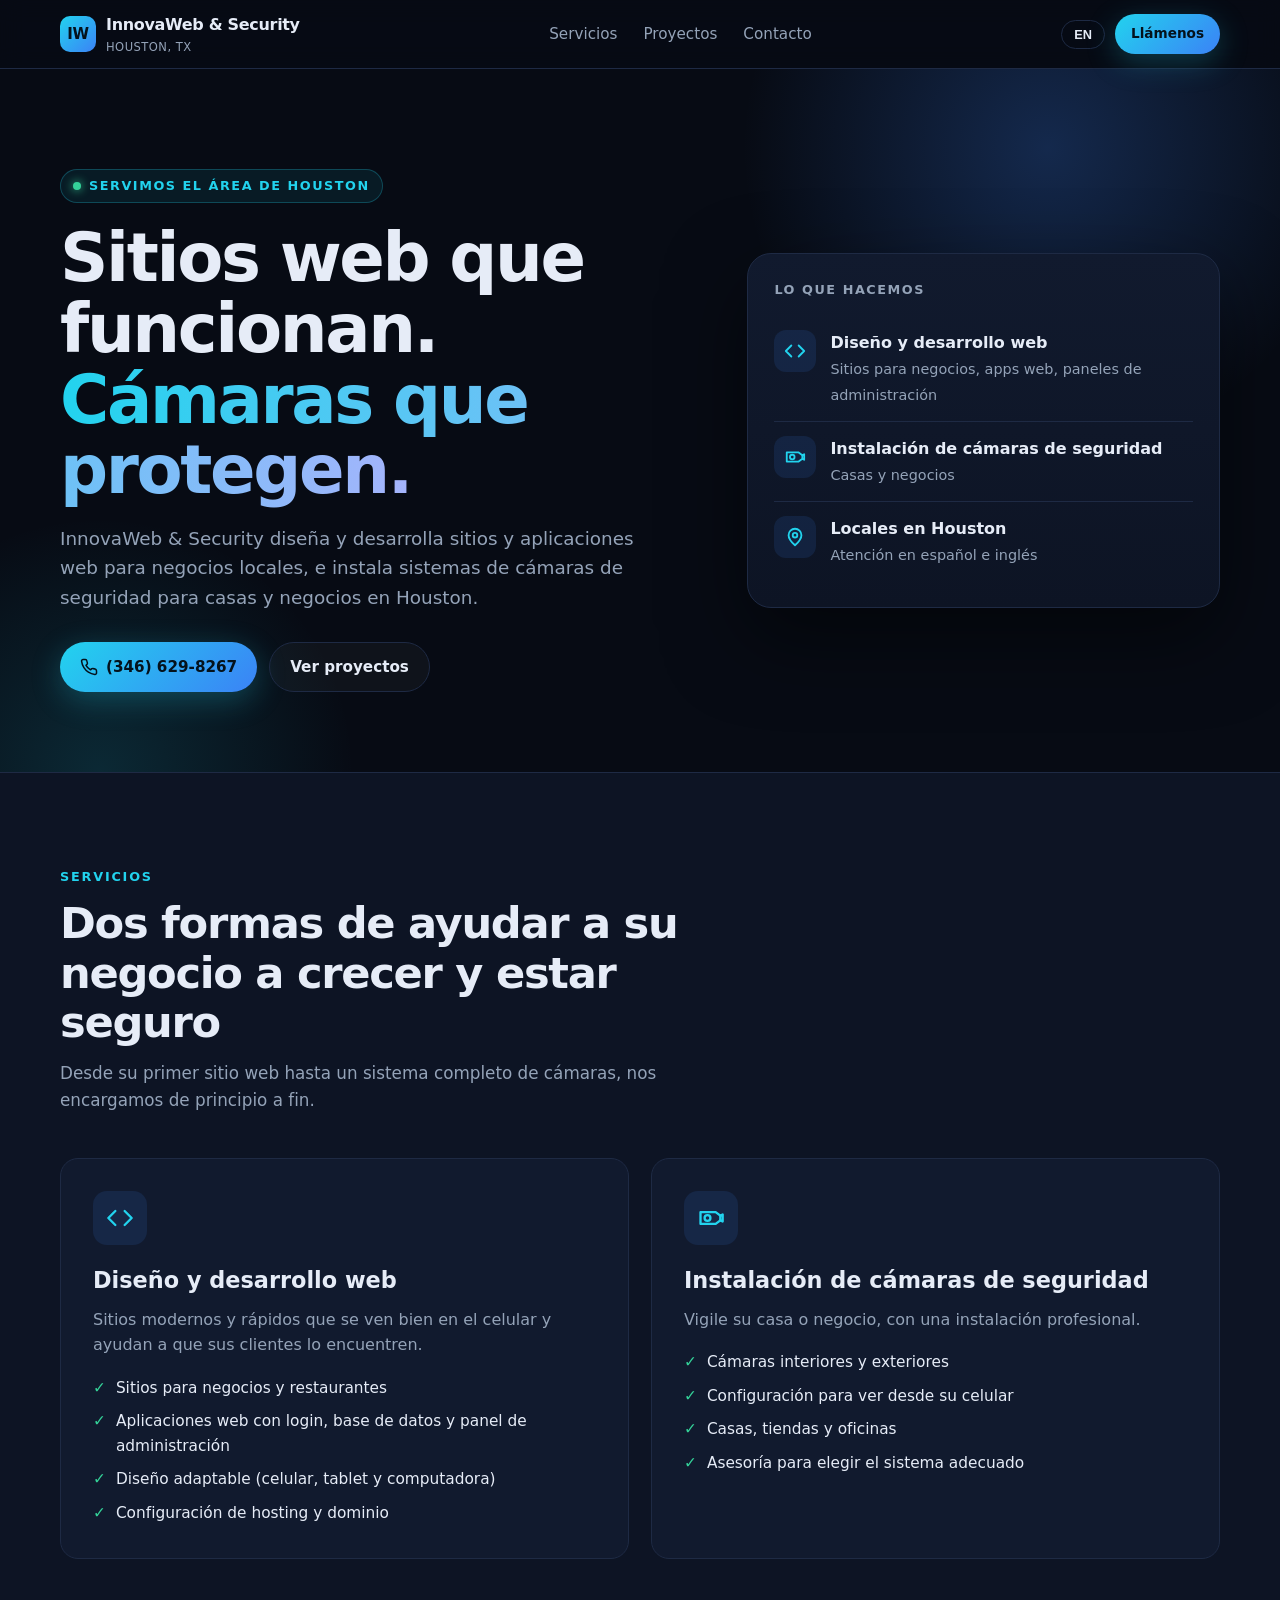
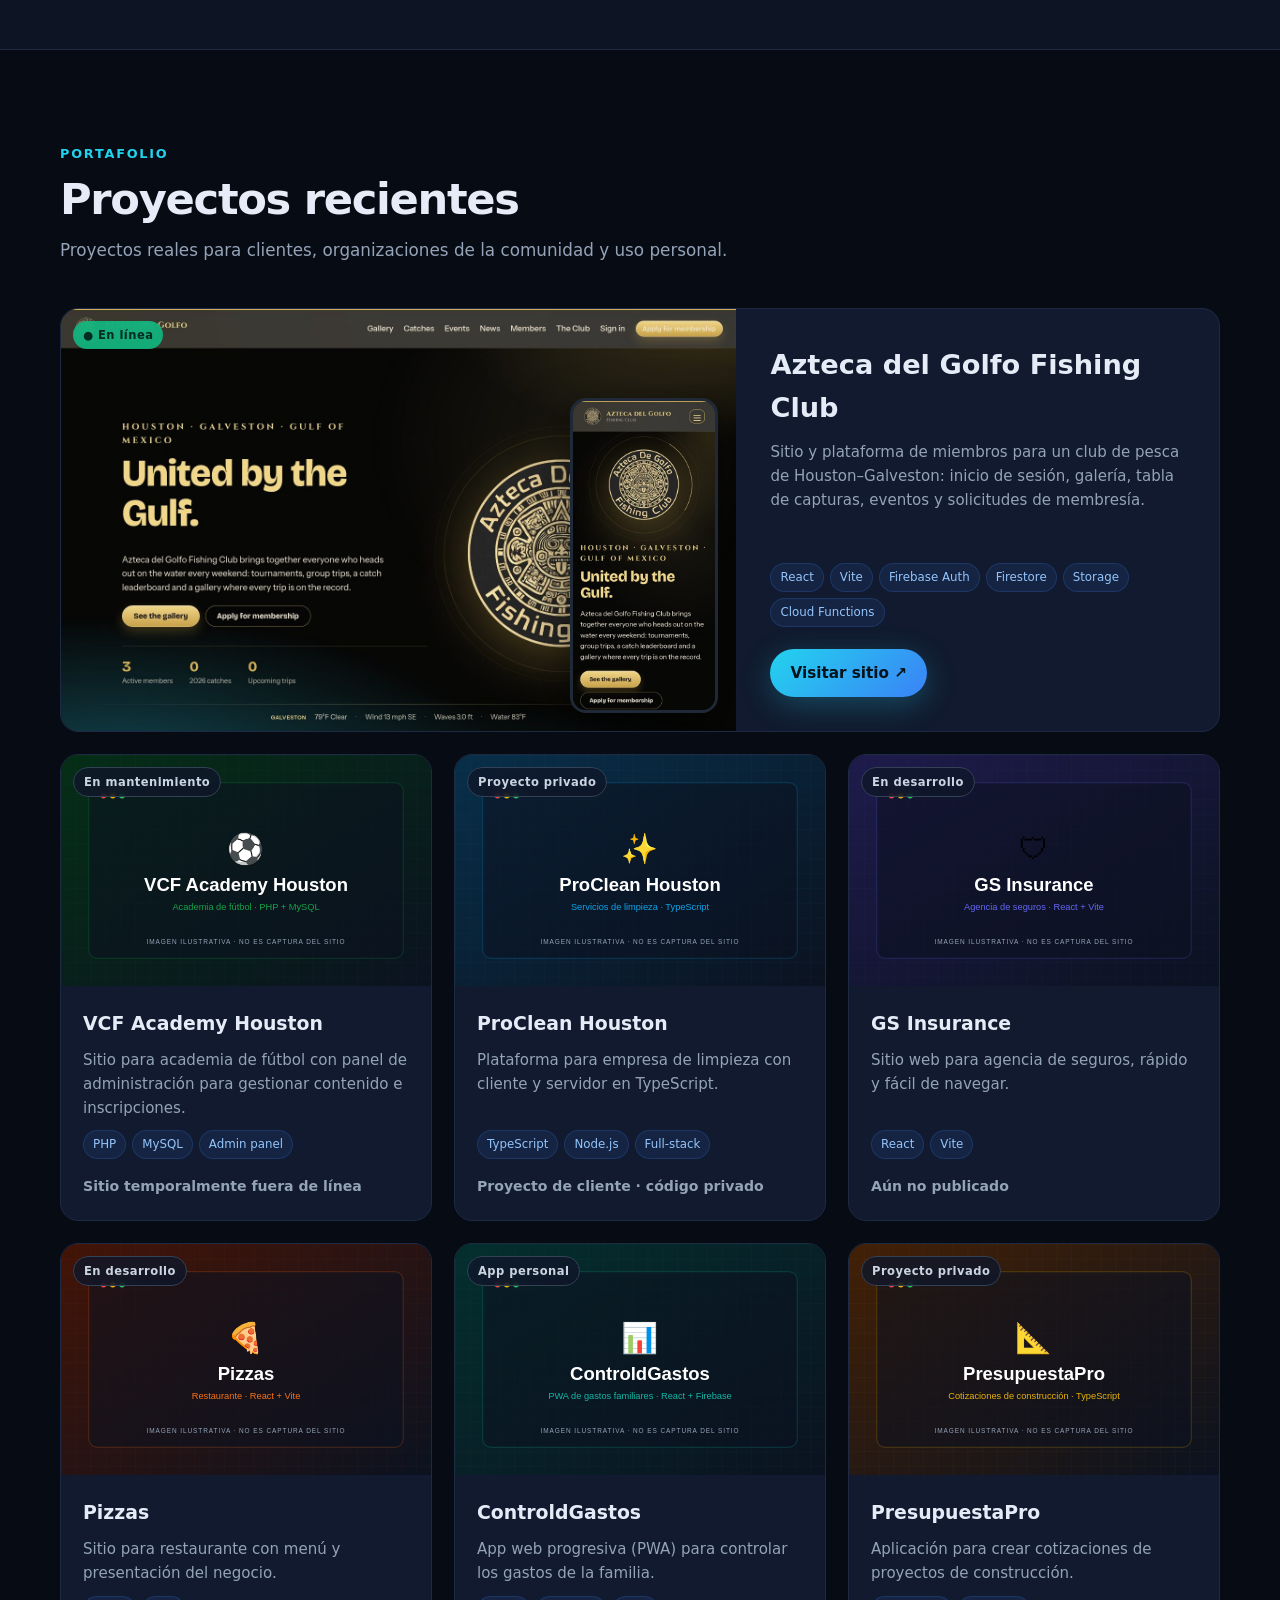
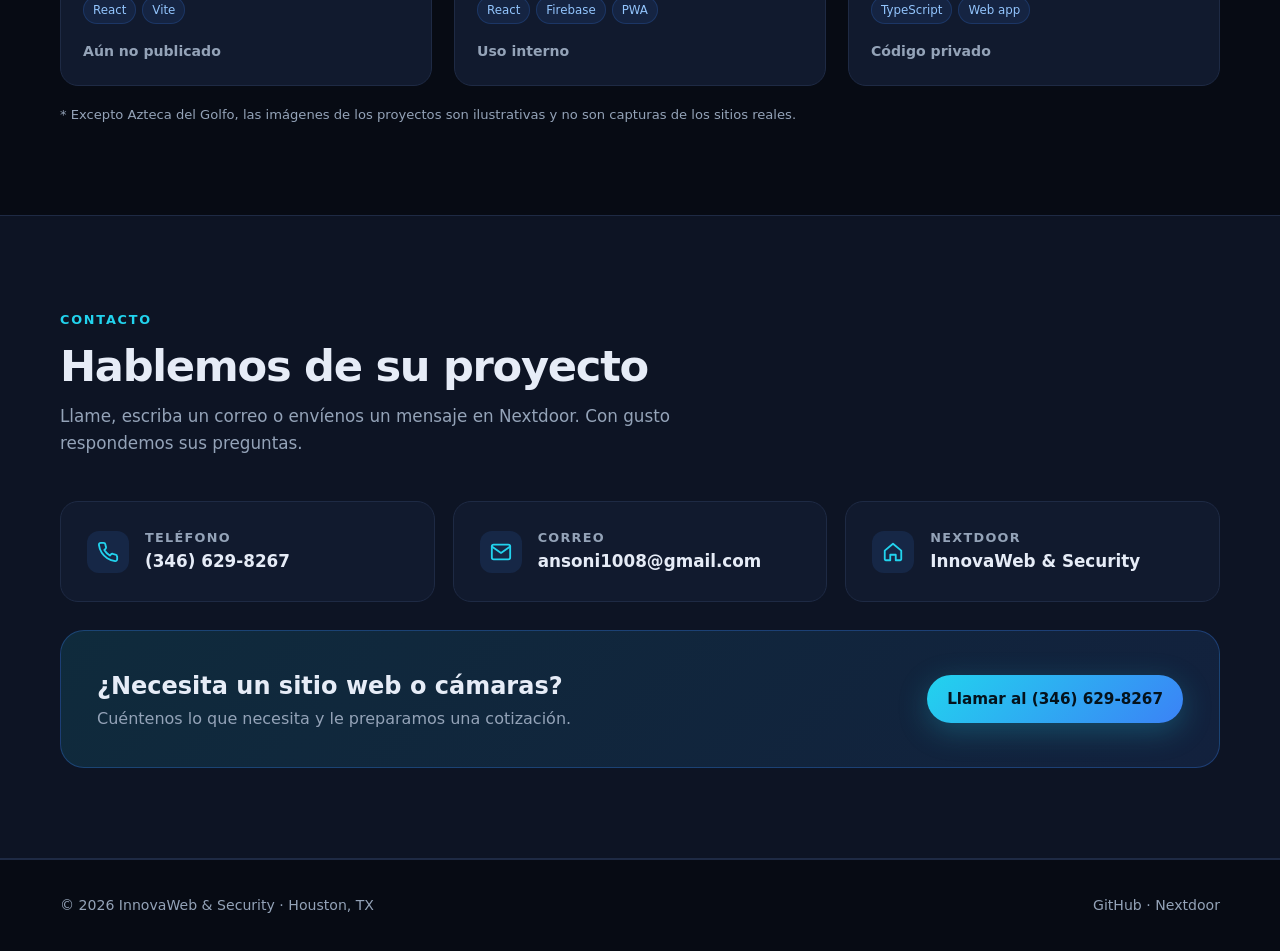
==== index.html @ 024968b1 "Publish portfolio" ====
<!DOCTYPE html>
<html lang="es">
<head>
<meta charset="utf-8">
<meta name="viewport" content="width=device-width, initial-scale=1">
<title>InnovaWeb &amp; Security | Diseño web y cámaras de seguridad en Houston</title>
<meta name="description" content="InnovaWeb &amp; Security: diseño y desarrollo web e instalación de cámaras de seguridad en el área de Houston, TX. Llame al (346) 629-8267.">
<meta property="og:title" content="InnovaWeb &amp; Security — Houston">
<meta property="og:description" content="Diseño y desarrollo web + instalación de cámaras de seguridad en el área de Houston.">
<meta property="og:type" content="website">
<meta property="og:image" content="assets/img/azteca-desktop.jpg">
<meta name="theme-color" content="#070b14">
<link rel="icon" href="data:image/svg+xml,%3Csvg xmlns='http://www.w3.org/2000/svg' viewBox='0 0 64 64'%3E%3Crect width='64' height='64' rx='14' fill='%2322d3ee'/%3E%3Ctext x='32' y='42' font-size='28' font-family='Arial' font-weight='900' text-anchor='middle' fill='%2304121c'%3EIW%3C/text%3E%3C/svg%3E">
<link rel="stylesheet" href="assets/styles.css">
<script type="application/ld+json">
{"@context":"https://schema.org","@type":"LocalBusiness","name":"InnovaWeb & Security","telephone":"+1-346-629-8267","email":"ansoni1008@gmail.com","areaServed":"Houston, TX","url":"https://ansonif1008.github.io/","sameAs":["https://nextdoor.com/page/innovaweb-security","https://github.com/AnsoniF1008"]}
</script>
</head>
<body>
<header class="nav">
  <div class="wrap">
    <a href="#top" class="brand"><span class="logo">IW</span><span>InnovaWeb &amp; Security<small>HOUSTON, TX</small></span></a>
    <nav class="links">
      <a href="#servicios" data-en="Services">Servicios</a>
      <a href="#proyectos" data-en="Projects">Proyectos</a>
      <a href="#contacto" data-en="Contact">Contacto</a>
    </nav>
    <div class="nav-r">
      <button id="lang" class="lang" type="button" aria-label="Switch to English">EN</button>
      <a class="btn btn-p" href="tel:+13466298267" data-en="Call now">Llámenos</a>
    </div>
  </div>
</header>

<main id="top">
<section class="hero">
  <div class="wrap">
    <div>
      <span class="eyebrow"><span class="dot"></span><span data-en="Serving the Houston area">Servimos el área de Houston</span></span>
      <h1><span data-en="Websites that work.">Sitios web que funcionan.</span><br><span class="grad" data-en="Cameras that protect.">Cámaras que protegen.</span></h1>
      <p class="lead" data-en="InnovaWeb &amp; Security designs and builds websites and web apps for local businesses, and installs security camera systems for homes and businesses in Houston.">InnovaWeb &amp; Security diseña y desarrolla sitios y aplicaciones web para negocios locales, e instala sistemas de cámaras de seguridad para casas y negocios en Houston.</p>
      <div class="cta">
        <a class="btn btn-p" href="tel:+13466298267"><svg width="18" height="18" viewBox="0 0 24 24" fill="none" stroke="currentColor" stroke-width="2" stroke-linecap="round" stroke-linejoin="round"><path d="M22 16.9v3a2 2 0 0 1-2.2 2 19.8 19.8 0 0 1-8.6-3.1 19.5 19.5 0 0 1-6-6A19.8 19.8 0 0 1 2.1 4.2 2 2 0 0 1 4.1 2h3a2 2 0 0 1 2 1.7c.1.9.4 1.8.7 2.7a2 2 0 0 1-.5 2.1L8 9.8a16 16 0 0 0 6 6l1.3-1.3a2 2 0 0 1 2.1-.4c.9.3 1.8.6 2.7.7a2 2 0 0 1 1.7 2z"/></svg> (346) 629-8267</a>
        <a class="btn btn-g" href="#proyectos" data-en="See projects">Ver proyectos</a>
      </div>
    </div>
    <aside class="hero-card">
      <h3 data-en="What we do">Lo que hacemos</h3>
      <div class="hc-row"><div class="ic"><svg viewBox="0 0 24 24" fill="none" stroke="currentColor" stroke-width="2" stroke-linecap="round" stroke-linejoin="round"><polyline points="16 18 22 12 16 6"/><polyline points="8 6 2 12 8 18"/></svg></div><div><b data-en="Web design &amp; development">Diseño y desarrollo web</b><span data-en="Business sites, web apps, admin panels">Sitios para negocios, apps web, paneles de administración</span></div></div>
      <div class="hc-row"><div class="ic"><svg viewBox="0 0 24 24" fill="none" stroke="currentColor" stroke-width="2" stroke-linecap="round" stroke-linejoin="round"><path d="M3 7h13l4 3v4l-4 3H3z"/><circle cx="9" cy="12" r="2.5"/><path d="M20 10l2-1v6l-2-1"/></svg></div><div><b data-en="Security camera installation">Instalación de cámaras de seguridad</b><span data-en="Homes and businesses">Casas y negocios</span></div></div>
      <div class="hc-row"><div class="ic"><svg viewBox="0 0 24 24" fill="none" stroke="currentColor" stroke-width="2" stroke-linecap="round" stroke-linejoin="round"><path d="M12 21s-7-6.2-7-11a7 7 0 0 1 14 0c0 4.8-7 11-7 11z"/><circle cx="12" cy="10" r="2.5"/></svg></div><div><b data-en="Local to Houston">Locales en Houston</b><span data-en="Service in Spanish and English">Atención en español e inglés</span></div></div>
    </aside>
  </div>
</section>

<section id="servicios" class="alt">
  <div class="wrap">
    <div class="sec-h">
      <span class="k" data-en="Services">Servicios</span>
      <h2 data-en="Two ways to help your business grow and stay safe">Dos formas de ayudar a su negocio a crecer y estar seguro</h2>
      <p data-en="From your first website to a complete camera system, we handle it from start to finish.">Desde su primer sitio web hasta un sistema completo de cámaras, nos encargamos de principio a fin.</p>
    </div>
    <div class="services">
      <div class="svc">
        <div class="ic"><svg viewBox="0 0 24 24" fill="none" stroke="currentColor" stroke-width="2" stroke-linecap="round" stroke-linejoin="round"><polyline points="16 18 22 12 16 6"/><polyline points="8 6 2 12 8 18"/></svg></div>
        <h3 data-en="Web design &amp; development">Diseño y desarrollo web</h3>
        <p data-en="Modern, fast websites that look great on phones and help your customers find you.">Sitios modernos y rápidos que se ven bien en el celular y ayudan a que sus clientes lo encuentren.</p>
        <ul>
          <li data-en="Business and restaurant websites">Sitios para negocios y restaurantes</li>
          <li data-en="Web apps with login, database and admin panel">Aplicaciones web con login, base de datos y panel de administración</li>
          <li data-en="Responsive design (mobile, tablet, desktop)">Diseño adaptable (celular, tablet y computadora)</li>
          <li data-en="Hosting setup and domain configuration">Configuración de hosting y dominio</li>
        </ul>
      </div>
      <div class="svc">
        <div class="ic"><svg viewBox="0 0 24 24" fill="none" stroke="currentColor" stroke-width="2" stroke-linecap="round" stroke-linejoin="round"><path d="M3 7h13l4 3v4l-4 3H3z"/><circle cx="9" cy="12" r="2.5"/><path d="M20 10l2-1v6l-2-1"/></svg></div>
        <h3 data-en="Security camera installation">Instalación de cámaras de seguridad</h3>
        <p data-en="Keep an eye on your home or business, with professional installation.">Vigile su casa o negocio, con una instalación profesional.</p>
        <ul>
          <li data-en="Indoor and outdoor cameras">Cámaras interiores y exteriores</li>
          <li data-en="Setup for viewing from your phone">Configuración para ver desde su celular</li>
          <li data-en="Homes, shops and offices">Casas, tiendas y oficinas</li>
          <li data-en="Advice to choose the right system">Asesoría para elegir el sistema adecuado</li>
        </ul>
      </div>
    </div>
  </div>
</section>

<section id="proyectos">
  <div class="wrap">
    <div class="sec-h">
      <span class="k" data-en="Portfolio">Portafolio</span>
      <h2 data-en="Recent projects">Proyectos recientes</h2>
      <p data-en="Real projects built for clients, community organizations and personal use.">Proyectos reales para clientes, organizaciones de la comunidad y uso personal.</p>
    </div>
    <div class="grid">
      <article class="card featured">
        <div class="thumb">
          <img src="assets/img/azteca-desktop.jpg" alt="Captura del sitio Azteca del Golfo Fishing Club en computadora">
          <img class="mob-shot" src="assets/img/azteca-mobile.jpg" alt="Captura del sitio Azteca del Golfo Fishing Club en celular">
          <span class="badge b-live" data-en="● Live">● En línea</span>
        </div>
        <div class="body">
          <h3>Azteca del Golfo Fishing Club</h3>
          <p data-en="Website and members platform for a Houston–Galveston fishing club: sign-in, gallery, catch leaderboard, events and membership applications.">Sitio y plataforma de miembros para un club de pesca de Houston–Galveston: inicio de sesión, galería, tabla de capturas, eventos y solicitudes de membresía.</p>
          <div class="tags"><span>React</span><span>Vite</span><span>Firebase Auth</span><span>Firestore</span><span>Storage</span><span>Cloud Functions</span></div>
          <div class="cta" style="margin-top:12px"><a class="btn btn-p" href="https://aztecadelgolfofishingclu-bc814.web.app" target="_blank" rel="noopener" data-en="Visit site ↗">Visitar sitio ↗</a></div>
        </div>
      </article>
      <article class="card">
        <div class="thumb"><img src="assets/img/ph-vcf.svg" alt="Imagen ilustrativa de VCF Academy Houston (no es captura del sitio)"><span class="badge b-dev" data-en="Under maintenance">En mantenimiento</span></div>
        <div class="body">
          <h3>VCF Academy Houston</h3>
          <p data-en="Website for a soccer academy with an admin panel to manage content and registrations.">Sitio para academia de fútbol con panel de administración para gestionar contenido e inscripciones.</p>
          <div class="tags"><span>PHP</span><span>MySQL</span><span>Admin panel</span></div>
          <div class="foot" data-en="Site temporarily offline">Sitio temporalmente fuera de línea</div>
        </div>
      </article>
      <article class="card">
        <div class="thumb"><img src="assets/img/ph-proclean.svg" alt="Imagen ilustrativa de ProClean Houston (no es captura del sitio)"><span class="badge b-dev" data-en="Private project">Proyecto privado</span></div>
        <div class="body">
          <h3>ProClean Houston</h3>
          <p data-en="Platform for a cleaning company with a TypeScript client and server.">Plataforma para empresa de limpieza con cliente y servidor en TypeScript.</p>
          <div class="tags"><span>TypeScript</span><span>Node.js</span><span>Full-stack</span></div>
          <div class="foot" data-en="Client project · private code">Proyecto de cliente · código privado</div>
        </div>
      </article>
      <article class="card">
        <div class="thumb"><img src="assets/img/ph-gs.svg" alt="Imagen ilustrativa de GS Insurance (no es captura del sitio)"><span class="badge b-dev" data-en="In development">En desarrollo</span></div>
        <div class="body">
          <h3>GS Insurance</h3>
          <p data-en="Website for an insurance agency, fast and easy to navigate.">Sitio web para agencia de seguros, rápido y fácil de navegar.</p>
          <div class="tags"><span>React</span><span>Vite</span></div>
          <div class="foot" data-en="Not yet published">Aún no publicado</div>
        </div>
      </article>
      <article class="card">
        <div class="thumb"><img src="assets/img/ph-pizzas.svg" alt="Imagen ilustrativa de Pizzas (no es captura del sitio)"><span class="badge b-dev" data-en="In development">En desarrollo</span></div>
        <div class="body">
          <h3>Pizzas</h3>
          <p data-en="Restaurant website with menu and business showcase.">Sitio para restaurante con menú y presentación del negocio.</p>
          <div class="tags"><span>React</span><span>Vite</span></div>
          <div class="foot" data-en="Not yet published">Aún no publicado</div>
        </div>
      </article>
      <article class="card">
        <div class="thumb"><img src="assets/img/ph-gastos.svg" alt="Imagen ilustrativa de ControldGastos (no es captura del sitio)"><span class="badge b-dev" data-en="Personal app">App personal</span></div>
        <div class="body">
          <h3>ControldGastos</h3>
          <p data-en="Progressive web app (PWA) to track family expenses.">App web progresiva (PWA) para controlar los gastos de la familia.</p>
          <div class="tags"><span>React</span><span>Firebase</span><span>PWA</span></div>
          <div class="foot" data-en="Internal use">Uso interno</div>
        </div>
      </article>
      <article class="card">
        <div class="thumb"><img src="assets/img/ph-presupuesta.svg" alt="Imagen ilustrativa de PresupuestaPro (no es captura del sitio)"><span class="badge b-dev" data-en="Private project">Proyecto privado</span></div>
        <div class="body">
          <h3>PresupuestaPro</h3>
          <p data-en="App for creating construction project quotes.">Aplicación para crear cotizaciones de proyectos de construcción.</p>
          <div class="tags"><span>TypeScript</span><span>Web app</span></div>
          <div class="foot" data-en="Private code">Código privado</div>
        </div>
      </article>
    </div>
    <p class="note" data-en="* Except for Azteca del Golfo, project images are illustrative placeholders, not screenshots of the actual sites.">* Excepto Azteca del Golfo, las imágenes de los proyectos son ilustrativas y no son capturas de los sitios reales.</p>
  </div>
</section>

<section id="contacto" class="alt">
  <div class="wrap">
    <div class="sec-h">
      <span class="k" data-en="Contact">Contacto</span>
      <h2 data-en="Let’s talk about your project">Hablemos de su proyecto</h2>
      <p data-en="Call, email or message us on Nextdoor. We’ll gladly answer your questions.">Llame, escriba un correo o envíenos un mensaje en Nextdoor. Con gusto respondemos sus preguntas.</p>
    </div>
    <div class="contact">
      <a class="ct" href="tel:+13466298267"><div class="ic"><svg viewBox="0 0 24 24" fill="none" stroke="currentColor" stroke-width="2" stroke-linecap="round" stroke-linejoin="round"><path d="M22 16.9v3a2 2 0 0 1-2.2 2 19.8 19.8 0 0 1-8.6-3.1 19.5 19.5 0 0 1-6-6A19.8 19.8 0 0 1 2.1 4.2 2 2 0 0 1 4.1 2h3a2 2 0 0 1 2 1.7c.1.9.4 1.8.7 2.7a2 2 0 0 1-.5 2.1L8 9.8a16 16 0 0 0 6 6l1.3-1.3a2 2 0 0 1 2.1-.4c.9.3 1.8.6 2.7.7a2 2 0 0 1 1.7 2z"/></svg></div><div><small data-en="Phone">Teléfono</small><b>(346) 629-8267</b></div></a>
      <a class="ct" href="mailto:ansoni1008@gmail.com"><div class="ic"><svg viewBox="0 0 24 24" fill="none" stroke="currentColor" stroke-width="2" stroke-linecap="round" stroke-linejoin="round"><rect x="2" y="4" width="20" height="16" rx="2"/><path d="m22 6-10 7L2 6"/></svg></div><div><small data-en="Email">Correo</small><b>ansoni1008@gmail.com</b></div></a>
      <a class="ct" href="https://nextdoor.com/page/innovaweb-security" target="_blank" rel="noopener"><div class="ic"><svg viewBox="0 0 24 24" fill="none" stroke="currentColor" stroke-width="2" stroke-linecap="round" stroke-linejoin="round"><path d="M3 10.5 12 3l9 7.5V20a1 1 0 0 1-1 1h-5v-6H9v6H4a1 1 0 0 1-1-1z"/></svg></div><div><small>Nextdoor</small><b>InnovaWeb &amp; Security</b></div></a>
    </div>
    <div class="cta-box">
      <div><h3 data-en="Need a website or cameras?">¿Necesita un sitio web o cámaras?</h3><p data-en="Tell us what you need and we’ll prepare a quote.">Cuéntenos lo que necesita y le preparamos una cotización.</p></div>
      <a class="btn btn-p" href="tel:+13466298267" data-en="Call (346) 629-8267">Llamar al (346) 629-8267</a>
    </div>
  </div>
</section>
</main>

<footer>
  <div class="wrap">
    <span>© <span id="yr">2026</span> InnovaWeb &amp; Security · Houston, TX</span>
    <span><a href="https://github.com/AnsoniF1008" target="_blank" rel="noopener">GitHub</a> · <a href="https://nextdoor.com/page/innovaweb-security" target="_blank" rel="noopener">Nextdoor</a></span>
  </div>
</footer>
<script src="assets/main.js"></script>
</body>
</html>
---- assets/styles.css ----
:root{--bg:#070b14;--bg2:#0d1424;--card:#111a2e;--line:#1e2a44;--txt:#e6ecf7;--mut:#94a3b8;--acc:#22d3ee;--acc2:#3b82f6;--ok:#34d399;--r:18px}
*{box-sizing:border-box;margin:0;padding:0}
html{scroll-behavior:smooth}
body{font-family:Inter,system-ui,-apple-system,"Segoe UI",Roboto,Arial,sans-serif;background:var(--bg);color:var(--txt);line-height:1.6;-webkit-font-smoothing:antialiased}
a{color:inherit;text-decoration:none}
img{max-width:100%;display:block}
.wrap{width:min(1160px,92%);margin:auto}
/* nav */
.nav{position:sticky;top:0;z-index:50;background:rgba(7,11,20,.8);backdrop-filter:blur(12px);border-bottom:1px solid var(--line)}
.nav .wrap{display:flex;align-items:center;justify-content:space-between;height:68px;gap:16px}
.brand{display:flex;align-items:center;gap:10px;font-weight:800;letter-spacing:-.02em}
.logo{width:36px;height:36px;border-radius:10px;background:linear-gradient(135deg,var(--acc),var(--acc2));display:grid;place-items:center;font-size:15px;color:#04121c;font-weight:900}
.brand small{display:block;font-weight:500;color:var(--mut);font-size:.72rem;letter-spacing:.04em}
.links{display:flex;gap:26px;font-size:.95rem;color:var(--mut)}
.links a:hover{color:var(--txt)}
.nav-r{display:flex;gap:10px;align-items:center}
.lang{border:1px solid var(--line);background:transparent;color:var(--txt);border-radius:999px;padding:6px 12px;font-weight:700;font-size:.8rem;cursor:pointer}
.btn{white-space:nowrap;display:inline-flex;align-items:center;gap:8px;padding:12px 20px;border-radius:999px;font-weight:700;font-size:.95rem;transition:.2s}
.btn-p{background:linear-gradient(135deg,var(--acc),var(--acc2));color:#04121c;box-shadow:0 8px 30px rgba(34,211,238,.25)}
.btn-p:hover{transform:translateY(-2px)}
.btn-g{border:1px solid var(--line);background:rgba(255,255,255,.03)}
.btn-g:hover{border-color:var(--acc)}
.nav .btn{padding:9px 16px;font-size:.85rem}
/* hero */
.hero{position:relative;padding:100px 0 80px;overflow:hidden}
.hero:before{content:"";position:absolute;inset:-40% -10% auto auto;width:720px;height:720px;background:radial-gradient(circle,rgba(59,130,246,.25),transparent 60%);pointer-events:none}
.hero:after{content:"";position:absolute;left:-200px;bottom:-300px;width:600px;height:600px;background:radial-gradient(circle,rgba(34,211,238,.15),transparent 60%);pointer-events:none}
.hero .wrap{display:grid;grid-template-columns:1.15fr .85fr;gap:48px;align-items:center;position:relative;z-index:1}
.eyebrow{display:inline-flex;gap:8px;align-items:center;font-size:.8rem;font-weight:700;letter-spacing:.12em;text-transform:uppercase;color:var(--acc);background:rgba(34,211,238,.08);border:1px solid rgba(34,211,238,.25);padding:6px 12px;border-radius:999px}
.dot{width:8px;height:8px;border-radius:50%;background:var(--ok);box-shadow:0 0 10px var(--ok)}
h1{font-size:clamp(2.4rem,5.5vw,4.2rem);line-height:1.05;letter-spacing:-.035em;margin:20px 0 18px;font-weight:850}
.grad{background:linear-gradient(90deg,var(--acc),#a5b4fc);-webkit-background-clip:text;background-clip:text;color:transparent}
.lead{font-size:1.15rem;color:var(--mut);max-width:580px}
.cta{display:flex;gap:12px;flex-wrap:wrap;margin-top:30px}
.hero-card{background:linear-gradient(180deg,var(--card),var(--bg2));border:1px solid var(--line);border-radius:24px;padding:26px;box-shadow:0 30px 80px rgba(0,0,0,.5)}
.hero-card h3{font-size:.8rem;letter-spacing:.12em;text-transform:uppercase;color:var(--mut);margin-bottom:16px}
.hc-row{display:flex;gap:14px;align-items:flex-start;padding:14px 0;border-top:1px solid var(--line)}
.hc-row:first-of-type{border-top:0}
.ic{flex:none;width:42px;height:42px;border-radius:12px;display:grid;place-items:center;background:rgba(59,130,246,.12);color:var(--acc)}
.ic svg{width:22px;height:22px}
.hc-row b{display:block}
.hc-row span{color:var(--mut);font-size:.9rem}
/* sections */
section{padding:90px 0}
.sec-h{max-width:680px;margin-bottom:44px}
.sec-h .k{color:var(--acc);font-weight:800;font-size:.8rem;letter-spacing:.14em;text-transform:uppercase}
h2{font-size:clamp(1.9rem,3.6vw,2.7rem);letter-spacing:-.03em;line-height:1.15;margin:10px 0 12px}
.sec-h p{color:var(--mut);font-size:1.05rem}
.alt{background:var(--bg2);border-block:1px solid var(--line)}
.services{display:grid;grid-template-columns:1fr 1fr;gap:22px}
.svc{background:var(--card);border:1px solid var(--line);border-radius:var(--r);padding:32px;position:relative;overflow:hidden}
.svc .ic{width:54px;height:54px;border-radius:14px;margin-bottom:18px}
.svc .ic svg{width:28px;height:28px}
.svc h3{font-size:1.4rem;margin-bottom:8px}
.svc p{color:var(--mut)}
.svc ul{list-style:none;margin-top:18px;display:grid;gap:9px}
.svc li{display:flex;gap:10px;font-size:.96rem}
.svc li:before{content:"✓";color:var(--ok);font-weight:900}
/* projects */
.grid{display:grid;grid-template-columns:repeat(3,1fr);gap:22px}
.card{background:var(--card);border:1px solid var(--line);border-radius:var(--r);overflow:hidden;display:flex;flex-direction:column;transition:.25s}
.card:hover{transform:translateY(-4px);border-color:#2c3c60}
.thumb{aspect-ratio:16/10;overflow:hidden;background:#0b1220;position:relative}
.thumb img{width:100%;height:100%;object-fit:cover;object-position:top}
.badge{position:absolute;top:12px;left:12px;font-size:.72rem;font-weight:800;padding:5px 10px;border-radius:999px;letter-spacing:.04em;backdrop-filter:blur(6px)}
.b-live{background:rgba(16,185,129,.9);color:#022c22}
.b-dev{background:rgba(15,23,42,.8);color:#cbd5e1;border:1px solid #334155}
.body{padding:22px;display:flex;flex-direction:column;gap:10px;flex:1}
.body h3{font-size:1.18rem}
.body p{color:var(--mut);font-size:.94rem;flex:1}
.tags{display:flex;flex-wrap:wrap;gap:6px}
.tags span{font-size:.74rem;padding:4px 9px;border-radius:999px;background:rgba(59,130,246,.1);color:#93c5fd;border:1px solid rgba(59,130,246,.2)}
.card .foot{font-size:.88rem;font-weight:700;color:var(--mut);padding-top:6px}
.card .foot a{color:var(--acc)}
.featured{grid-column:span 3;display:grid;grid-template-columns:1.4fr 1fr}
.featured .thumb{aspect-ratio:auto;min-height:340px}
.featured .body{padding:34px;justify-content:center}
.featured h3{font-size:1.7rem}
.thumb .mob-shot{position:absolute;right:18px;bottom:18px;width:22%;border-radius:16px;border:3px solid #1f2937;box-shadow:0 20px 50px rgba(0,0,0,.6);height:auto!important;object-fit:contain!important}
.note{color:var(--mut);font-size:.82rem;margin-top:18px}
/* contact */
.contact{display:grid;grid-template-columns:repeat(3,1fr);gap:18px}
.ct{background:var(--card);border:1px solid var(--line);border-radius:var(--r);padding:26px;display:flex;gap:16px;align-items:center;transition:.2s}
.ct:hover{border-color:var(--acc);transform:translateY(-3px)}
.ct small{display:block;color:var(--mut);font-size:.8rem;text-transform:uppercase;letter-spacing:.1em;font-weight:700}
.ct b{font-size:1.05rem;word-break:break-word}
.cta-box{margin-top:28px;padding:36px;border-radius:24px;background:linear-gradient(135deg,rgba(34,211,238,.12),rgba(59,130,246,.12));border:1px solid rgba(59,130,246,.3);display:flex;justify-content:space-between;align-items:center;gap:20px;flex-wrap:wrap}
.cta-box h3{font-size:1.5rem}
.cta-box p{color:var(--mut)}
footer{padding:34px 0;border-top:1px solid var(--line);color:var(--mut);font-size:.88rem}
footer .wrap{display:flex;justify-content:space-between;gap:16px;flex-wrap:wrap}
footer a:hover{color:var(--txt)}
/* responsive */
@media (max-width:980px){
 .hero .wrap,.featured{grid-template-columns:1fr}
 .featured{grid-column:span 2}
 .grid{grid-template-columns:repeat(2,1fr)}
 .contact{grid-template-columns:1fr}
 .links{display:none}
}
@media (max-width:640px){
 .hero{padding:56px 0 50px}
 section{padding:64px 0}
 .services,.grid{grid-template-columns:1fr}
 .featured{grid-column:span 1}
 .featured .thumb{min-height:220px}
 .featured .body{padding:22px}
 .nav .btn{display:none}
 .brand small{display:none}
 .cta .btn{flex:1 1 100%;justify-content:center}
 .svc{padding:24px}
}
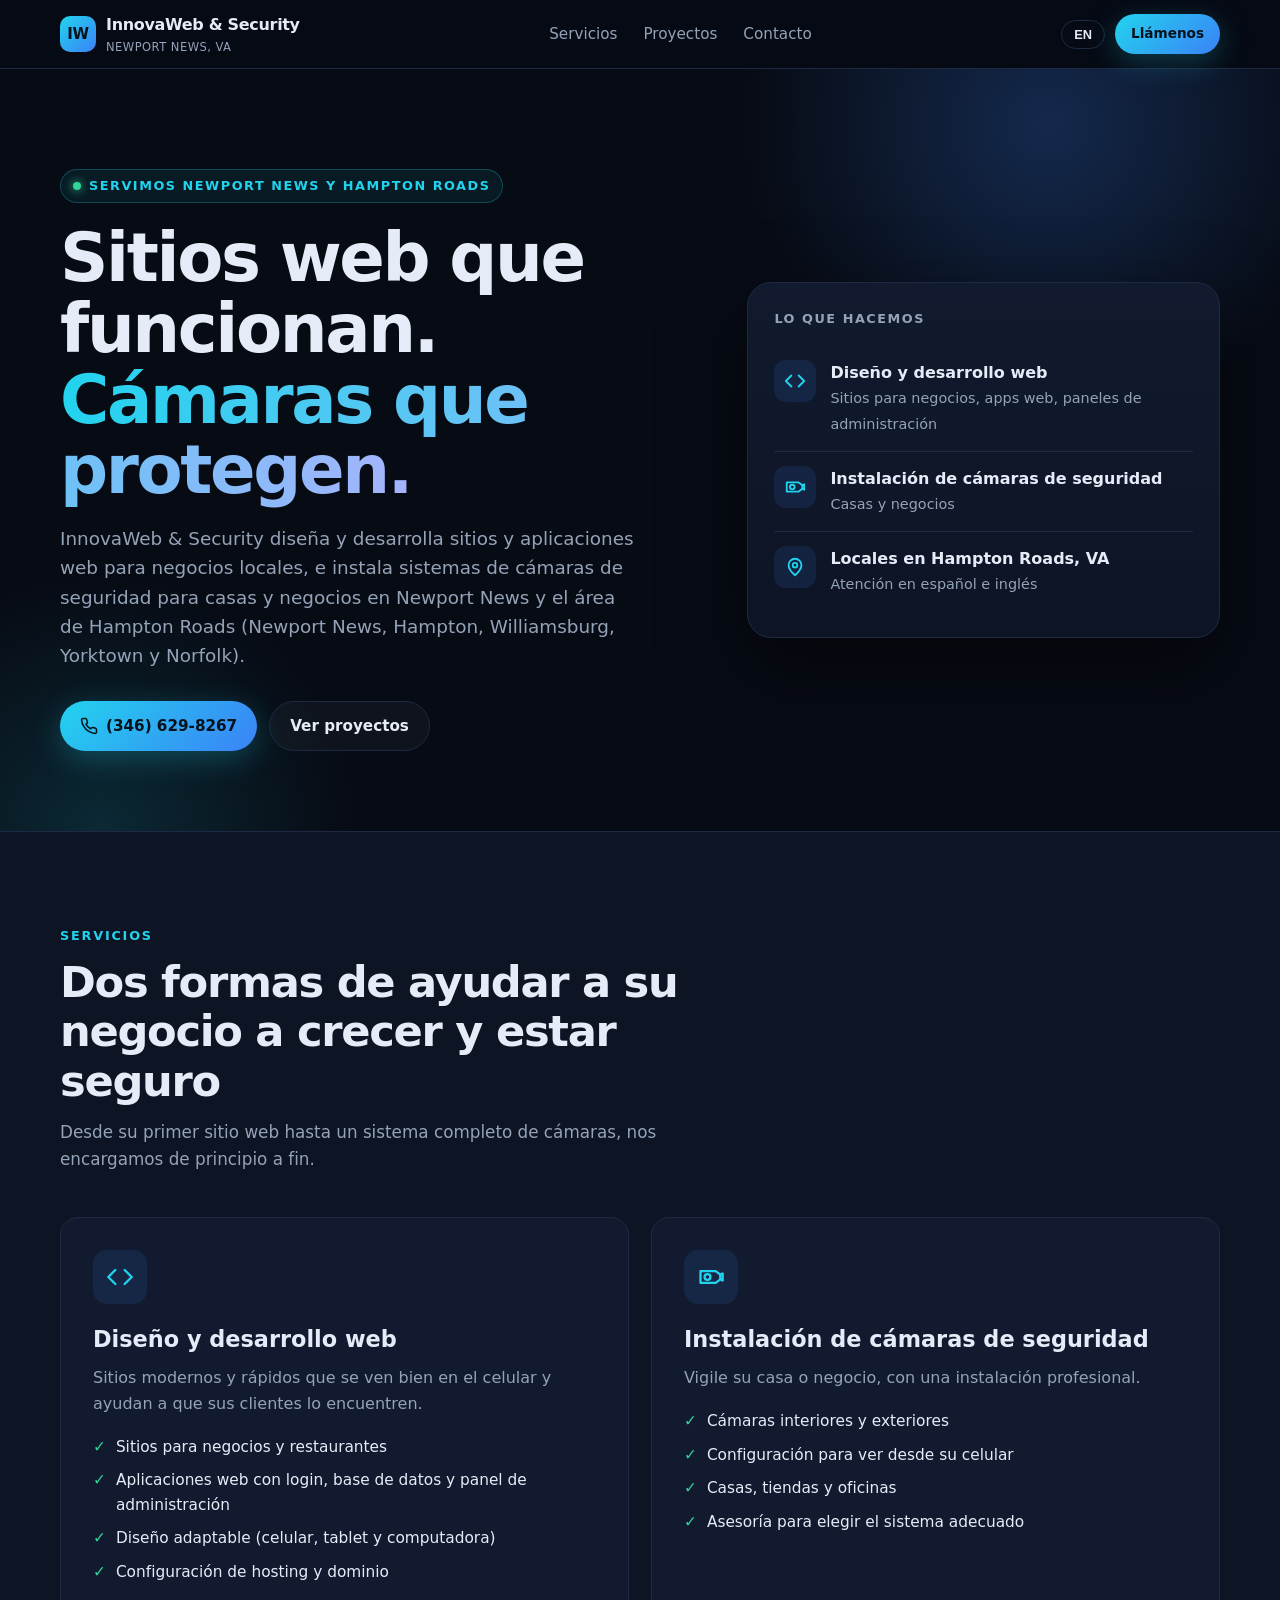
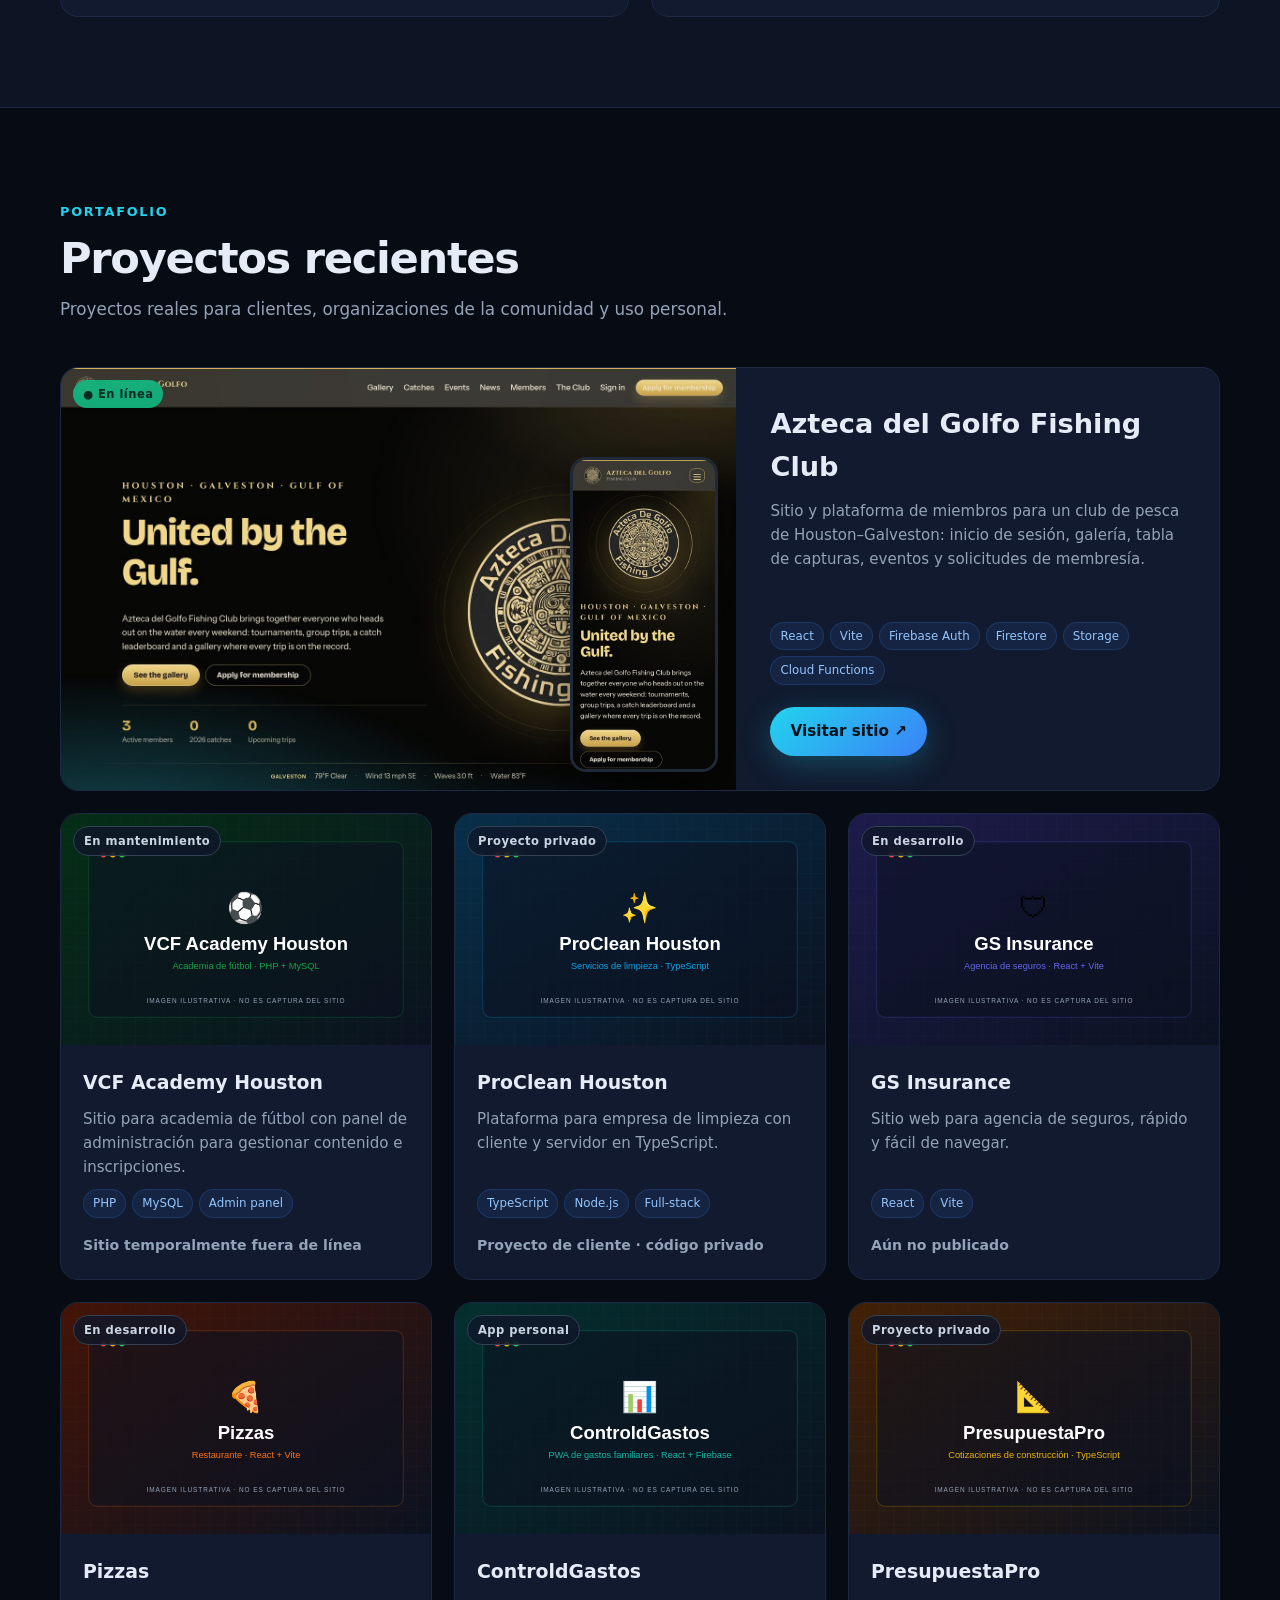
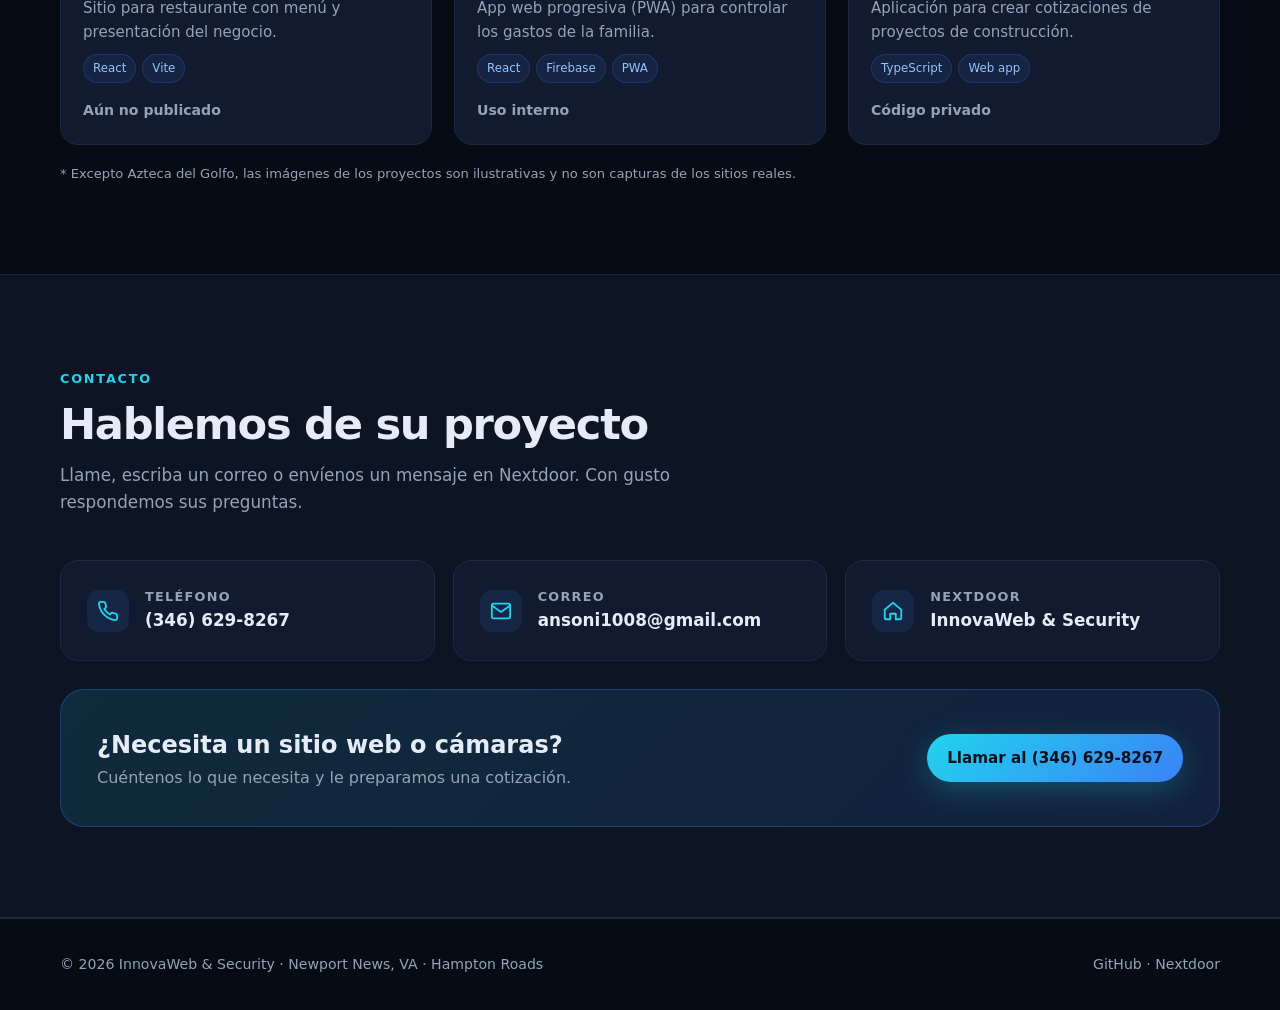
==== commit 351006fe: "Service area: Newport News / Hampton Roads, VA" ====
--- a/index.html
+++ b/index.html
@@ -3,23 +3,23 @@
 <head>
 <meta charset="utf-8">
 <meta name="viewport" content="width=device-width, initial-scale=1">
-<title>InnovaWeb &amp; Security | Diseño web y cámaras de seguridad en Houston</title>
-<meta name="description" content="InnovaWeb &amp; Security: diseño y desarrollo web e instalación de cámaras de seguridad en el área de Houston, TX. Llame al (346) 629-8267.">
-<meta property="og:title" content="InnovaWeb &amp; Security — Houston">
-<meta property="og:description" content="Diseño y desarrollo web + instalación de cámaras de seguridad en el área de Houston.">
+<title>InnovaWeb &amp; Security | Diseño web y cámaras de seguridad en Newport News, VA</title>
+<meta name="description" content="InnovaWeb &amp; Security: diseño y desarrollo web e instalación de cámaras de seguridad en Newport News, Virginia y Hampton Roads (Newport News, Hampton, Williamsburg, Yorktown y Norfolk). Llame al (346) 629-8267.">
+<meta property="og:title" content="InnovaWeb &amp; Security — Newport News, VA">
+<meta property="og:description" content="Diseño y desarrollo web + instalación de cámaras de seguridad en Newport News y el área de Hampton Roads, Virginia.">
 <meta property="og:type" content="website">
 <meta property="og:image" content="assets/img/azteca-desktop.jpg">
 <meta name="theme-color" content="#070b14">
 <link rel="icon" href="data:image/svg+xml,%3Csvg xmlns='http://www.w3.org/2000/svg' viewBox='0 0 64 64'%3E%3Crect width='64' height='64' rx='14' fill='%2322d3ee'/%3E%3Ctext x='32' y='42' font-size='28' font-family='Arial' font-weight='900' text-anchor='middle' fill='%2304121c'%3EIW%3C/text%3E%3C/svg%3E">
 <link rel="stylesheet" href="assets/styles.css">
 <script type="application/ld+json">
-{"@context":"https://schema.org","@type":"LocalBusiness","name":"InnovaWeb & Security","telephone":"+1-346-629-8267","email":"ansoni1008@gmail.com","areaServed":"Houston, TX","url":"https://ansonif1008.github.io/","sameAs":["https://nextdoor.com/page/innovaweb-security","https://github.com/AnsoniF1008"]}
+{"@context":"https://schema.org","@type":"LocalBusiness","name":"InnovaWeb & Security","telephone":"+1-346-629-8267","email":"ansoni1008@gmail.com","areaServed":["Newport News, VA","Hampton, VA","Williamsburg, VA","Yorktown, VA","Norfolk, VA","Hampton Roads, VA"],"url":"https://ansonif1008.github.io/","sameAs":["https://nextdoor.com/page/innovaweb-security","https://github.com/AnsoniF1008"]}
 </script>
 </head>
 <body>
 <header class="nav">
   <div class="wrap">
-    <a href="#top" class="brand"><span class="logo">IW</span><span>InnovaWeb &amp; Security<small>HOUSTON, TX</small></span></a>
+    <a href="#top" class="brand"><span class="logo">IW</span><span>InnovaWeb &amp; Security<small>NEWPORT NEWS, VA</small></span></a>
     <nav class="links">
       <a href="#servicios" data-en="Services">Servicios</a>
       <a href="#proyectos" data-en="Projects">Proyectos</a>
@@ -36,9 +36,9 @@
 <section class="hero">
   <div class="wrap">
     <div>
-      <span class="eyebrow"><span class="dot"></span><span data-en="Serving the Houston area">Servimos el área de Houston</span></span>
+      <span class="eyebrow"><span class="dot"></span><span data-en="Serving Newport News &amp; Hampton Roads">Servimos Newport News y Hampton Roads</span></span>
       <h1><span data-en="Websites that work.">Sitios web que funcionan.</span><br><span class="grad" data-en="Cameras that protect.">Cámaras que protegen.</span></h1>
-      <p class="lead" data-en="InnovaWeb &amp; Security designs and builds websites and web apps for local businesses, and installs security camera systems for homes and businesses in Houston.">InnovaWeb &amp; Security diseña y desarrolla sitios y aplicaciones web para negocios locales, e instala sistemas de cámaras de seguridad para casas y negocios en Houston.</p>
+      <p class="lead" data-en="InnovaWeb &amp; Security designs and builds websites and web apps for local businesses, and installs security camera systems for homes and businesses in Newport News and the Hampton Roads area (Newport News, Hampton, Williamsburg, Yorktown and Norfolk).">InnovaWeb &amp; Security diseña y desarrolla sitios y aplicaciones web para negocios locales, e instala sistemas de cámaras de seguridad para casas y negocios en Newport News y el área de Hampton Roads (Newport News, Hampton, Williamsburg, Yorktown y Norfolk).</p>
       <div class="cta">
         <a class="btn btn-p" href="tel:+13466298267"><svg width="18" height="18" viewBox="0 0 24 24" fill="none" stroke="currentColor" stroke-width="2" stroke-linecap="round" stroke-linejoin="round"><path d="M22 16.9v3a2 2 0 0 1-2.2 2 19.8 19.8 0 0 1-8.6-3.1 19.5 19.5 0 0 1-6-6A19.8 19.8 0 0 1 2.1 4.2 2 2 0 0 1 4.1 2h3a2 2 0 0 1 2 1.7c.1.9.4 1.8.7 2.7a2 2 0 0 1-.5 2.1L8 9.8a16 16 0 0 0 6 6l1.3-1.3a2 2 0 0 1 2.1-.4c.9.3 1.8.6 2.7.7a2 2 0 0 1 1.7 2z"/></svg> (346) 629-8267</a>
         <a class="btn btn-g" href="#proyectos" data-en="See projects">Ver proyectos</a>
@@ -48,7 +48,7 @@
       <h3 data-en="What we do">Lo que hacemos</h3>
       <div class="hc-row"><div class="ic"><svg viewBox="0 0 24 24" fill="none" stroke="currentColor" stroke-width="2" stroke-linecap="round" stroke-linejoin="round"><polyline points="16 18 22 12 16 6"/><polyline points="8 6 2 12 8 18"/></svg></div><div><b data-en="Web design &amp; development">Diseño y desarrollo web</b><span data-en="Business sites, web apps, admin panels">Sitios para negocios, apps web, paneles de administración</span></div></div>
       <div class="hc-row"><div class="ic"><svg viewBox="0 0 24 24" fill="none" stroke="currentColor" stroke-width="2" stroke-linecap="round" stroke-linejoin="round"><path d="M3 7h13l4 3v4l-4 3H3z"/><circle cx="9" cy="12" r="2.5"/><path d="M20 10l2-1v6l-2-1"/></svg></div><div><b data-en="Security camera installation">Instalación de cámaras de seguridad</b><span data-en="Homes and businesses">Casas y negocios</span></div></div>
-      <div class="hc-row"><div class="ic"><svg viewBox="0 0 24 24" fill="none" stroke="currentColor" stroke-width="2" stroke-linecap="round" stroke-linejoin="round"><path d="M12 21s-7-6.2-7-11a7 7 0 0 1 14 0c0 4.8-7 11-7 11z"/><circle cx="12" cy="10" r="2.5"/></svg></div><div><b data-en="Local to Houston">Locales en Houston</b><span data-en="Service in Spanish and English">Atención en español e inglés</span></div></div>
+      <div class="hc-row"><div class="ic"><svg viewBox="0 0 24 24" fill="none" stroke="currentColor" stroke-width="2" stroke-linecap="round" stroke-linejoin="round"><path d="M12 21s-7-6.2-7-11a7 7 0 0 1 14 0c0 4.8-7 11-7 11z"/><circle cx="12" cy="10" r="2.5"/></svg></div><div><b data-en="Local to Hampton Roads, VA">Locales en Hampton Roads, VA</b><span data-en="Service in Spanish and English">Atención en español e inglés</span></div></div>
     </aside>
   </div>
 </section>
@@ -189,7 +189,7 @@
 
 <footer>
   <div class="wrap">
-    <span>© <span id="yr">2026</span> InnovaWeb &amp; Security · Houston, TX</span>
+    <span>© <span id="yr">2026</span> InnovaWeb &amp; Security · Newport News, VA · Hampton Roads</span>
     <span><a href="https://github.com/AnsoniF1008" target="_blank" rel="noopener">GitHub</a> · <a href="https://nextdoor.com/page/innovaweb-security" target="_blank" rel="noopener">Nextdoor</a></span>
   </div>
 </footer>
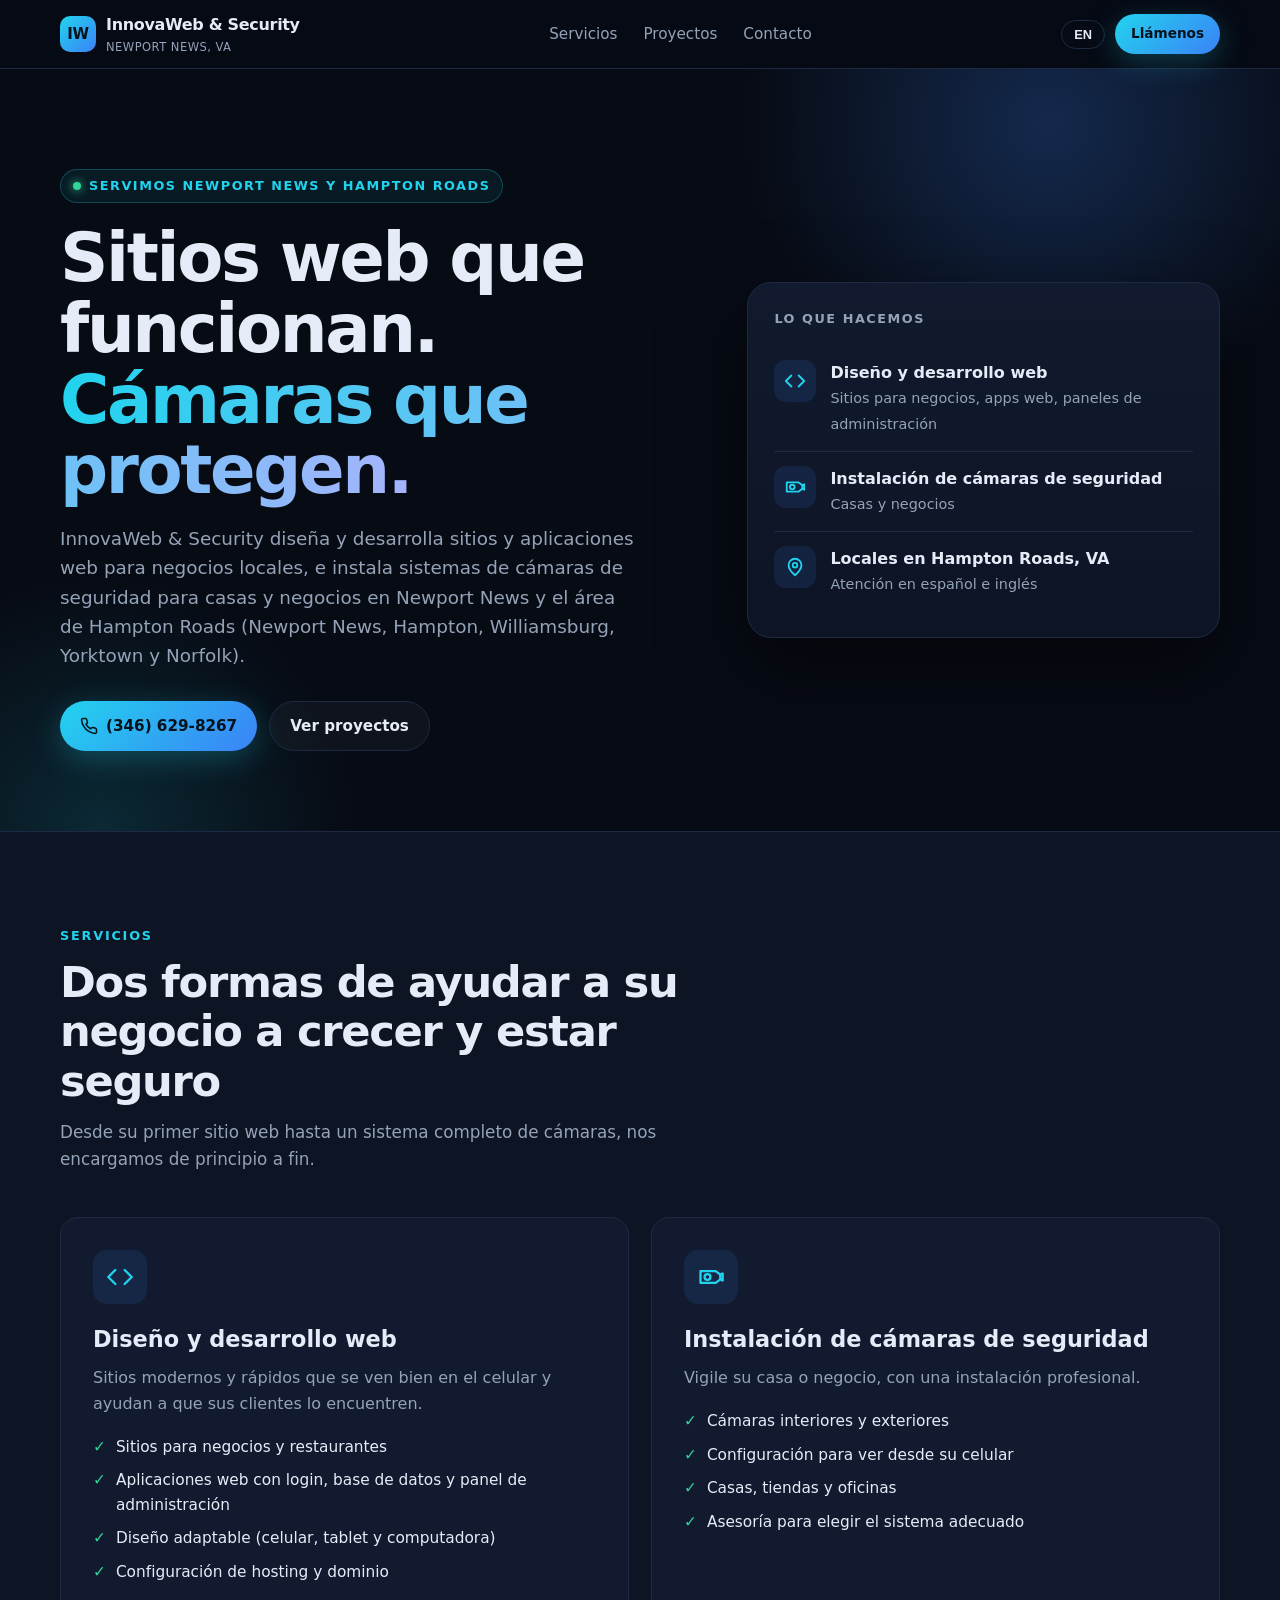
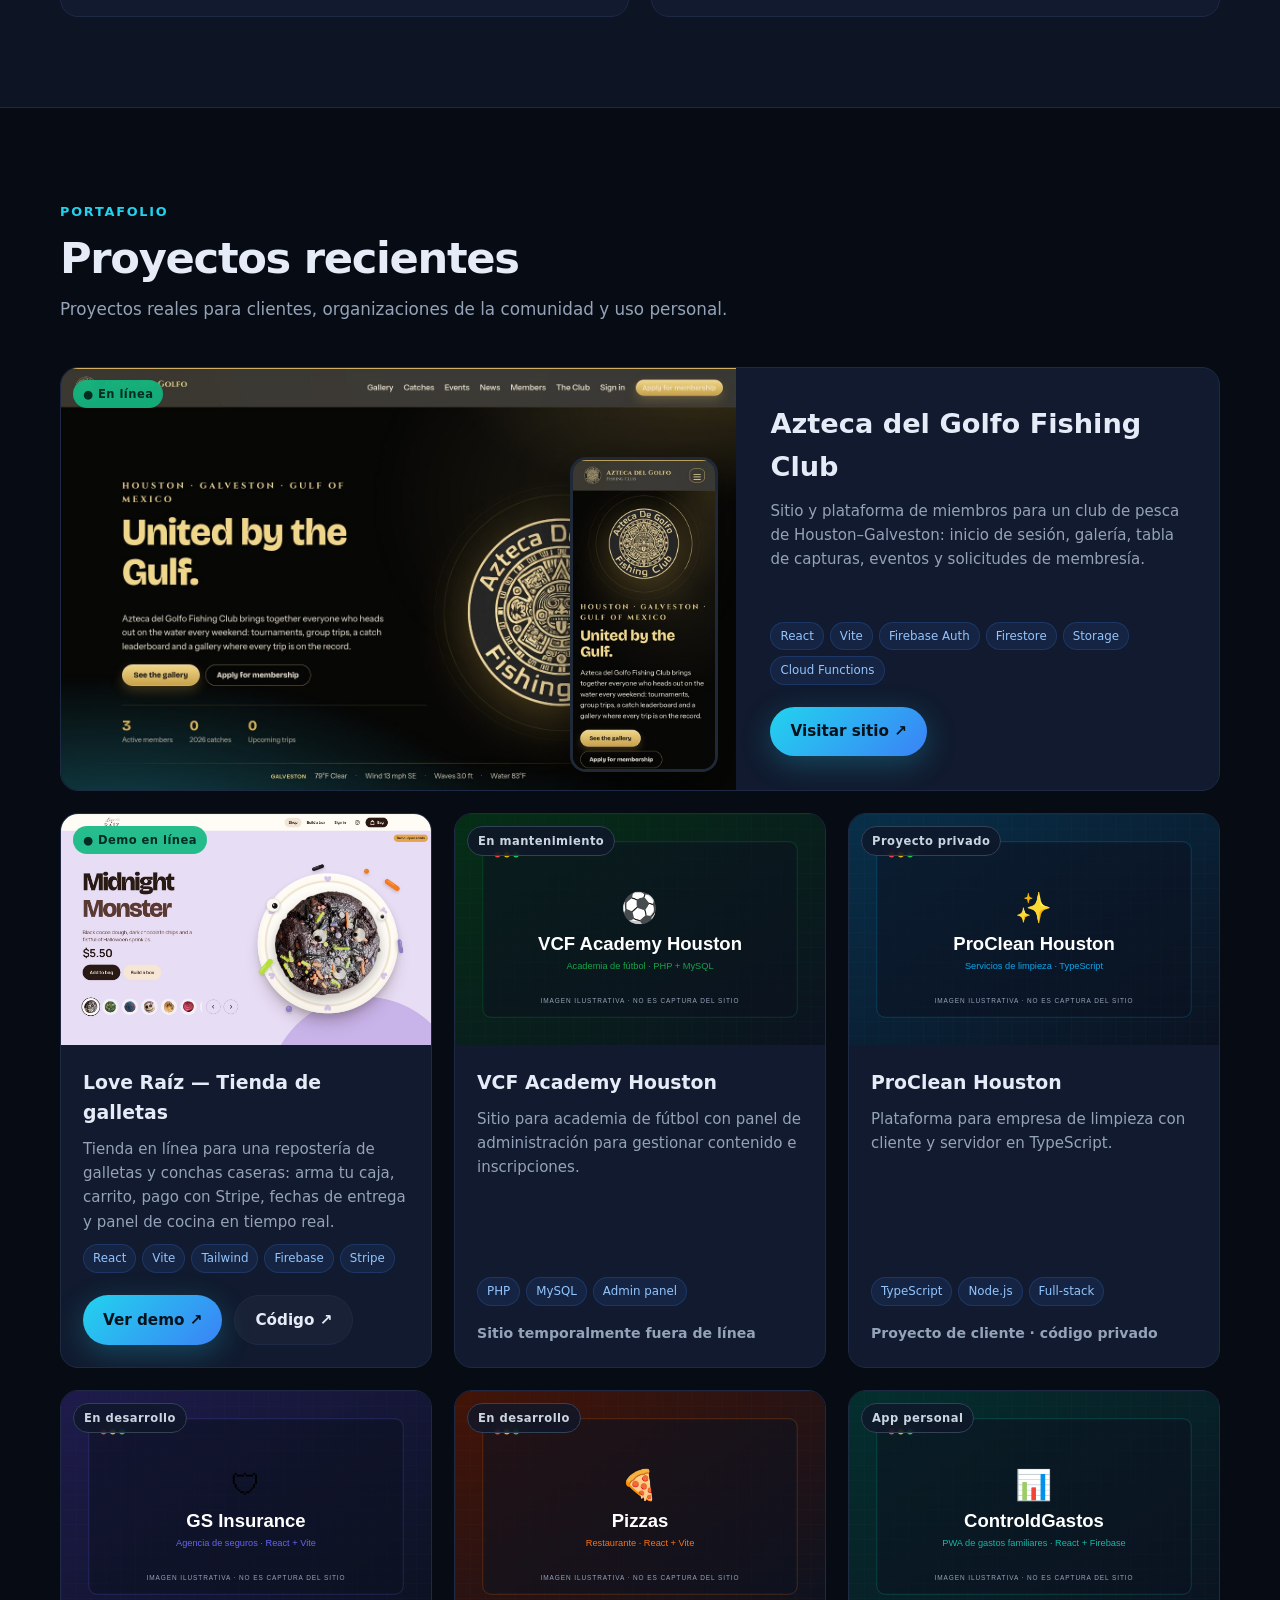
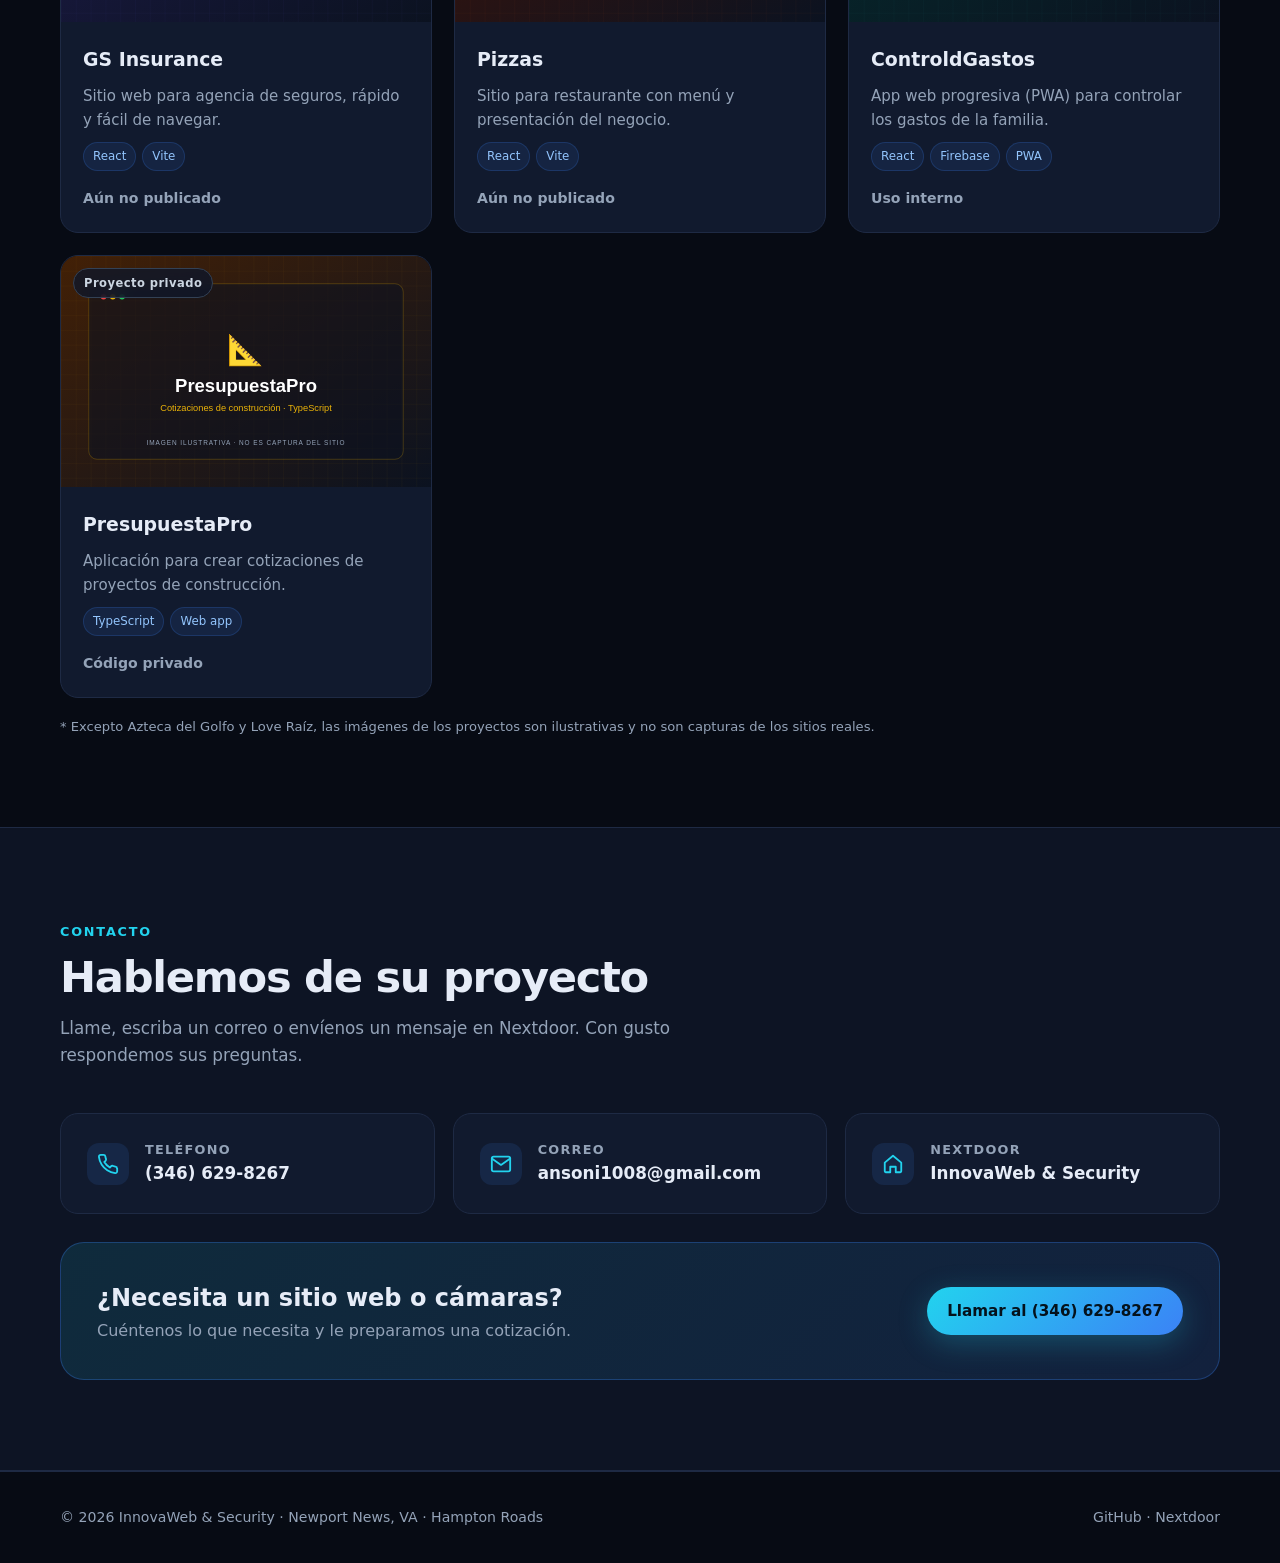
==== commit 45a411dd: "Agregar proyecto Love Raíz al portafolio" ====
--- a/index.html
+++ b/index.html
@@ -109,6 +109,15 @@
         </div>
       </article>
       <article class="card">
+        <div class="thumb"><img src="assets/img/loveraiz-desktop.jpg" alt="Captura de la tienda en línea Love Raíz en computadora"><span class="badge b-live" data-en="● Live demo">● Demo en línea</span></div>
+        <div class="body">
+          <h3>Love Raíz — Tienda de galletas</h3>
+          <p data-en="Online store for a homemade cookie and concha bakery: build-your-own box, cart, Stripe checkout, delivery dates and a real-time kitchen dashboard.">Tienda en línea para una repostería de galletas y conchas caseras: arma tu caja, carrito, pago con Stripe, fechas de entrega y panel de cocina en tiempo real.</p>
+          <div class="tags"><span>React</span><span>Vite</span><span>Tailwind</span><span>Firebase</span><span>Stripe</span></div>
+          <div class="cta" style="margin-top:12px"><a class="btn btn-p" href="https://ansonif1008.github.io/love-raiz/" target="_blank" rel="noopener" data-en="View demo ↗">Ver demo ↗</a> <a class="btn btn-g" href="https://github.com/AnsoniF1008/love-raiz" target="_blank" rel="noopener" data-en="Code ↗">Código ↗</a></div>
+        </div>
+      </article>
+      <article class="card">
         <div class="thumb"><img src="assets/img/ph-vcf.svg" alt="Imagen ilustrativa de VCF Academy Houston (no es captura del sitio)"><span class="badge b-dev" data-en="Under maintenance">En mantenimiento</span></div>
         <div class="body">
           <h3>VCF Academy Houston</h3>
@@ -163,7 +172,7 @@
         </div>
       </article>
     </div>
-    <p class="note" data-en="* Except for Azteca del Golfo, project images are illustrative placeholders, not screenshots of the actual sites.">* Excepto Azteca del Golfo, las imágenes de los proyectos son ilustrativas y no son capturas de los sitios reales.</p>
+    <p class="note" data-en="* Except for Azteca del Golfo and Love Raíz, project images are illustrative placeholders, not screenshots of the actual sites.">* Excepto Azteca del Golfo y Love Raíz, las imágenes de los proyectos son ilustrativas y no son capturas de los sitios reales.</p>
   </div>
 </section>
 
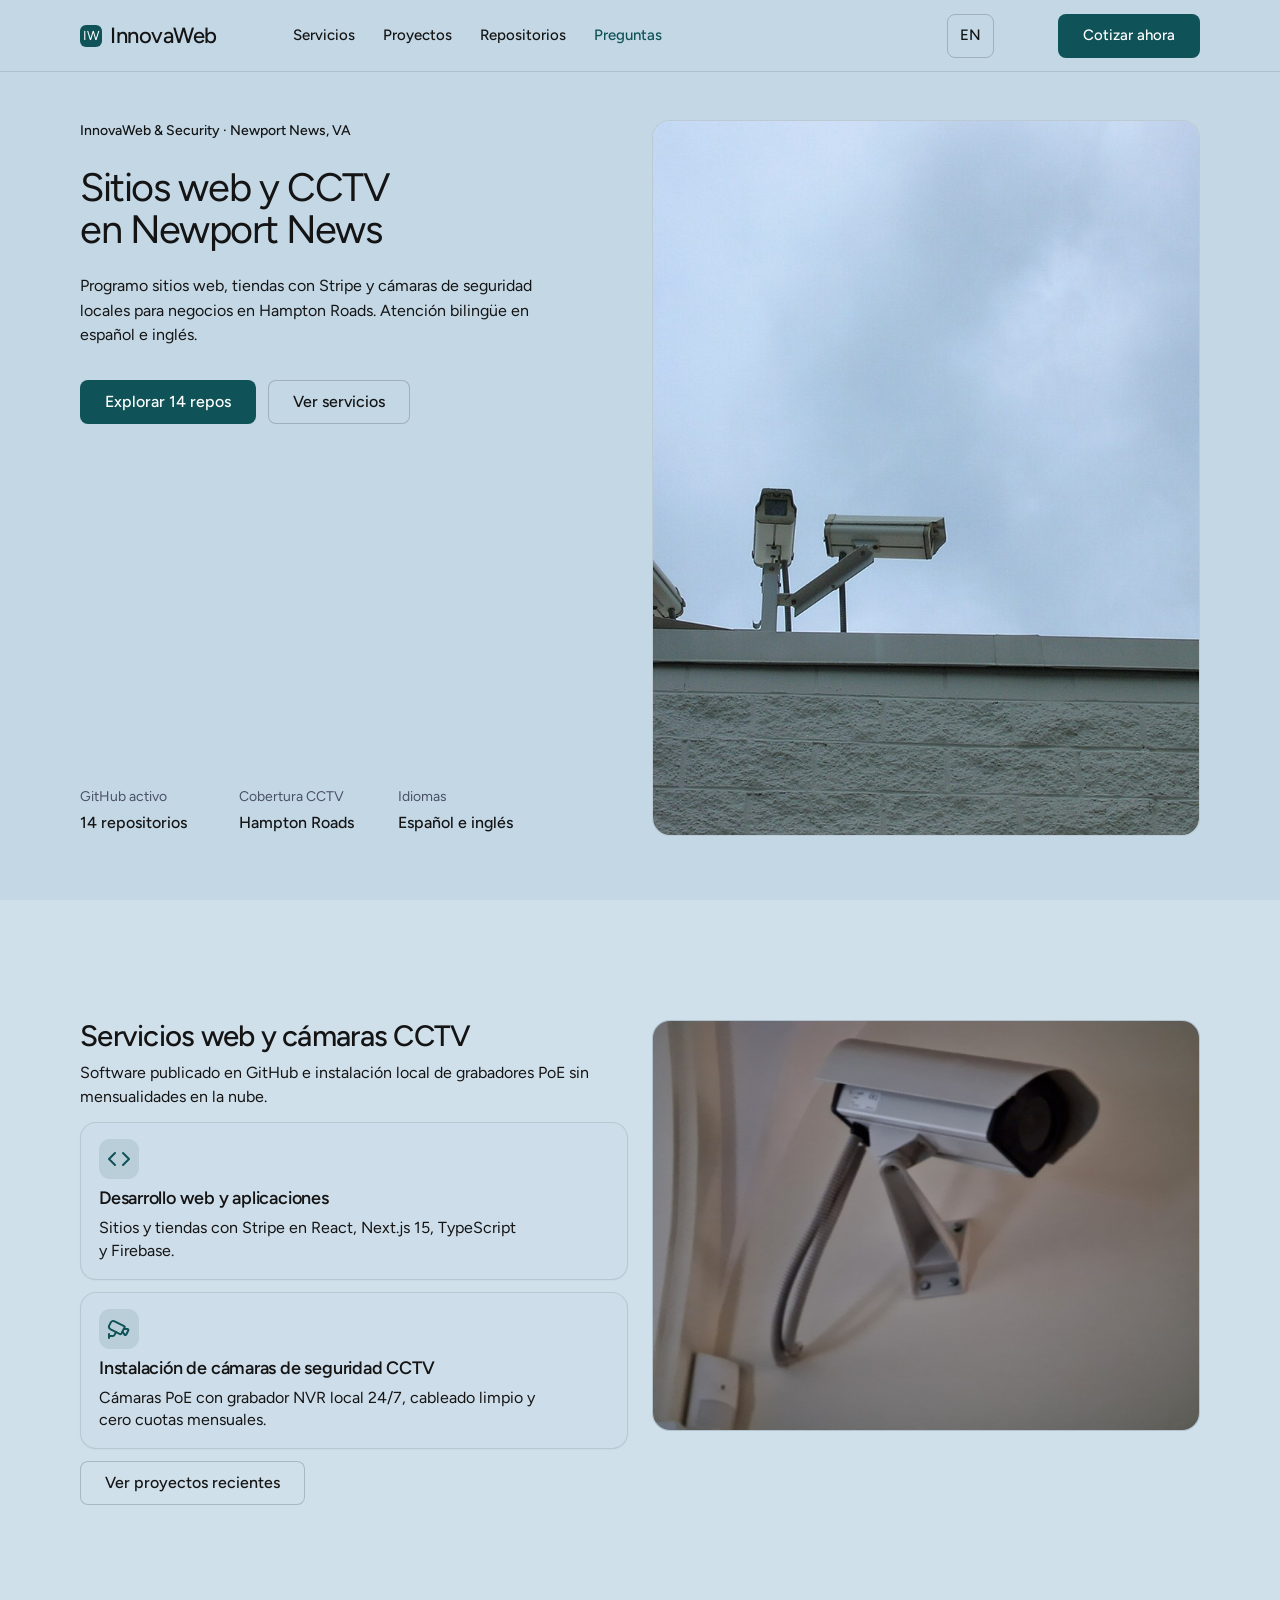
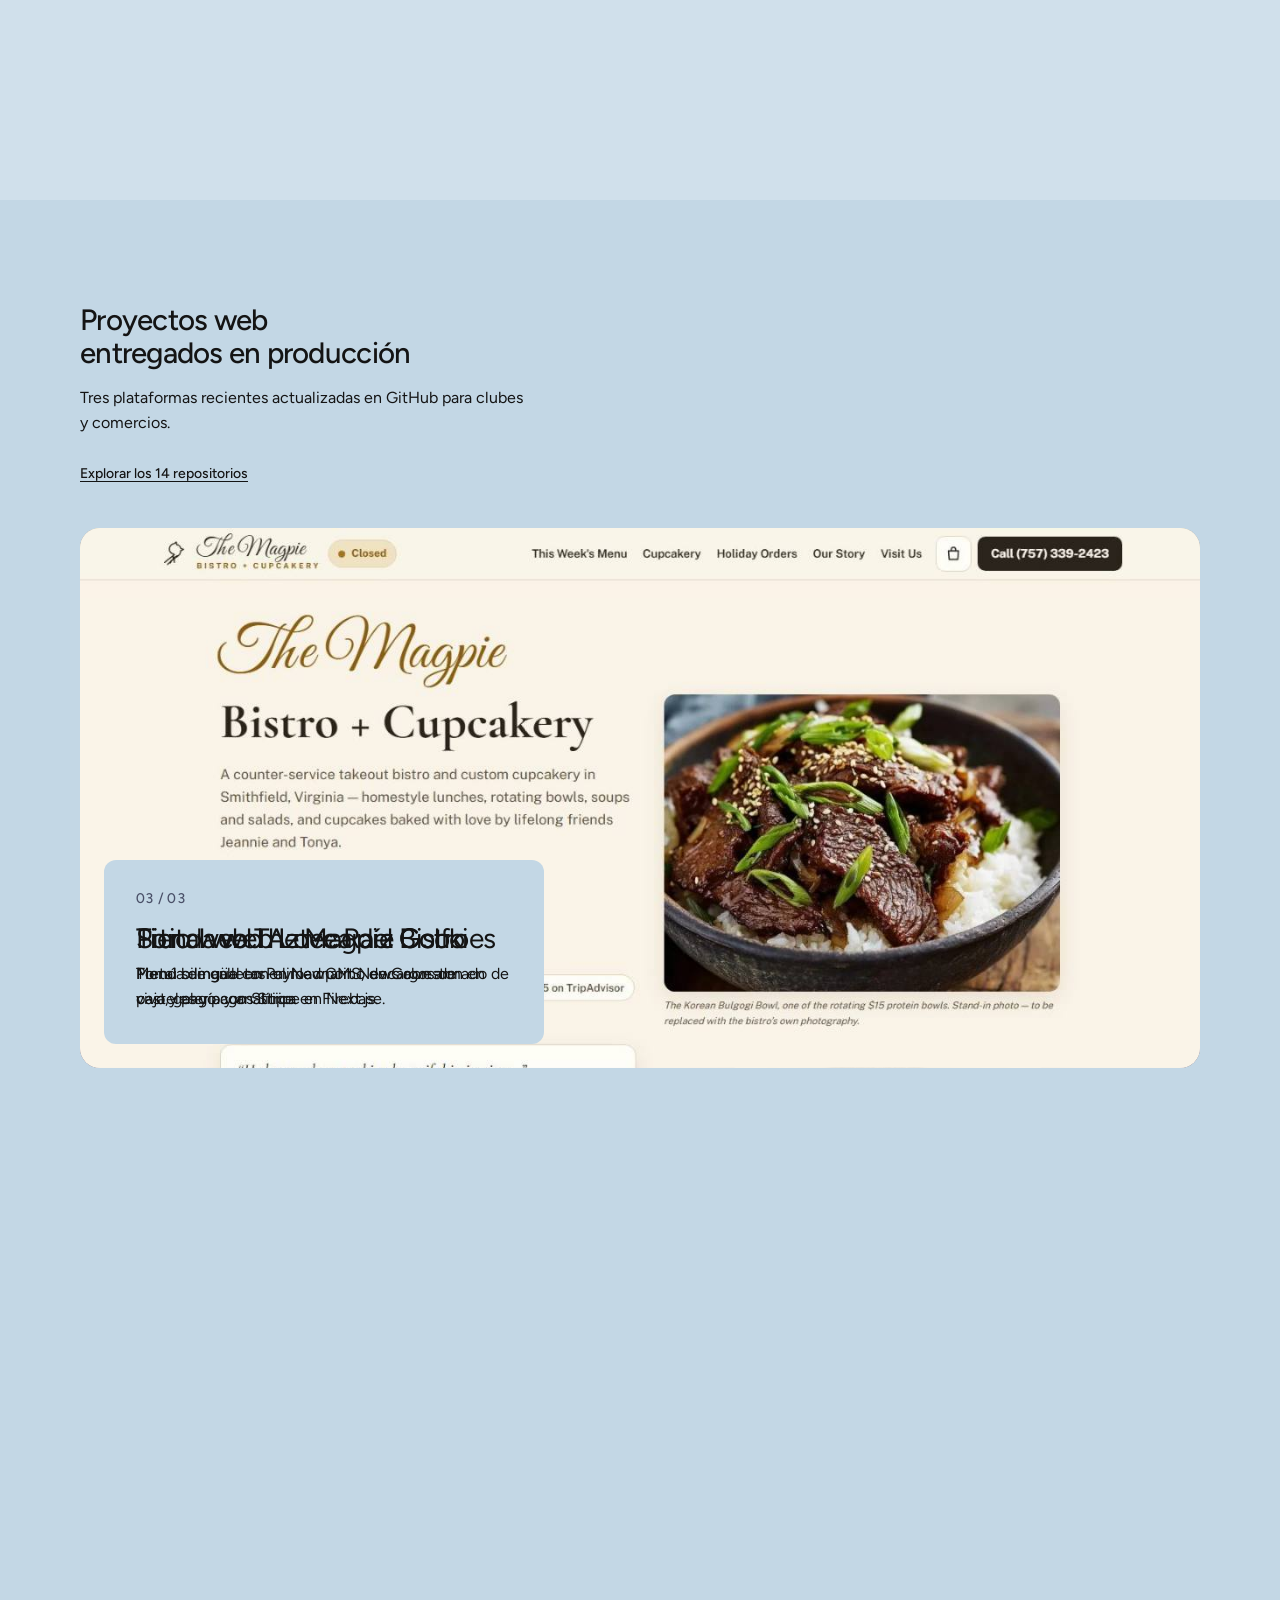
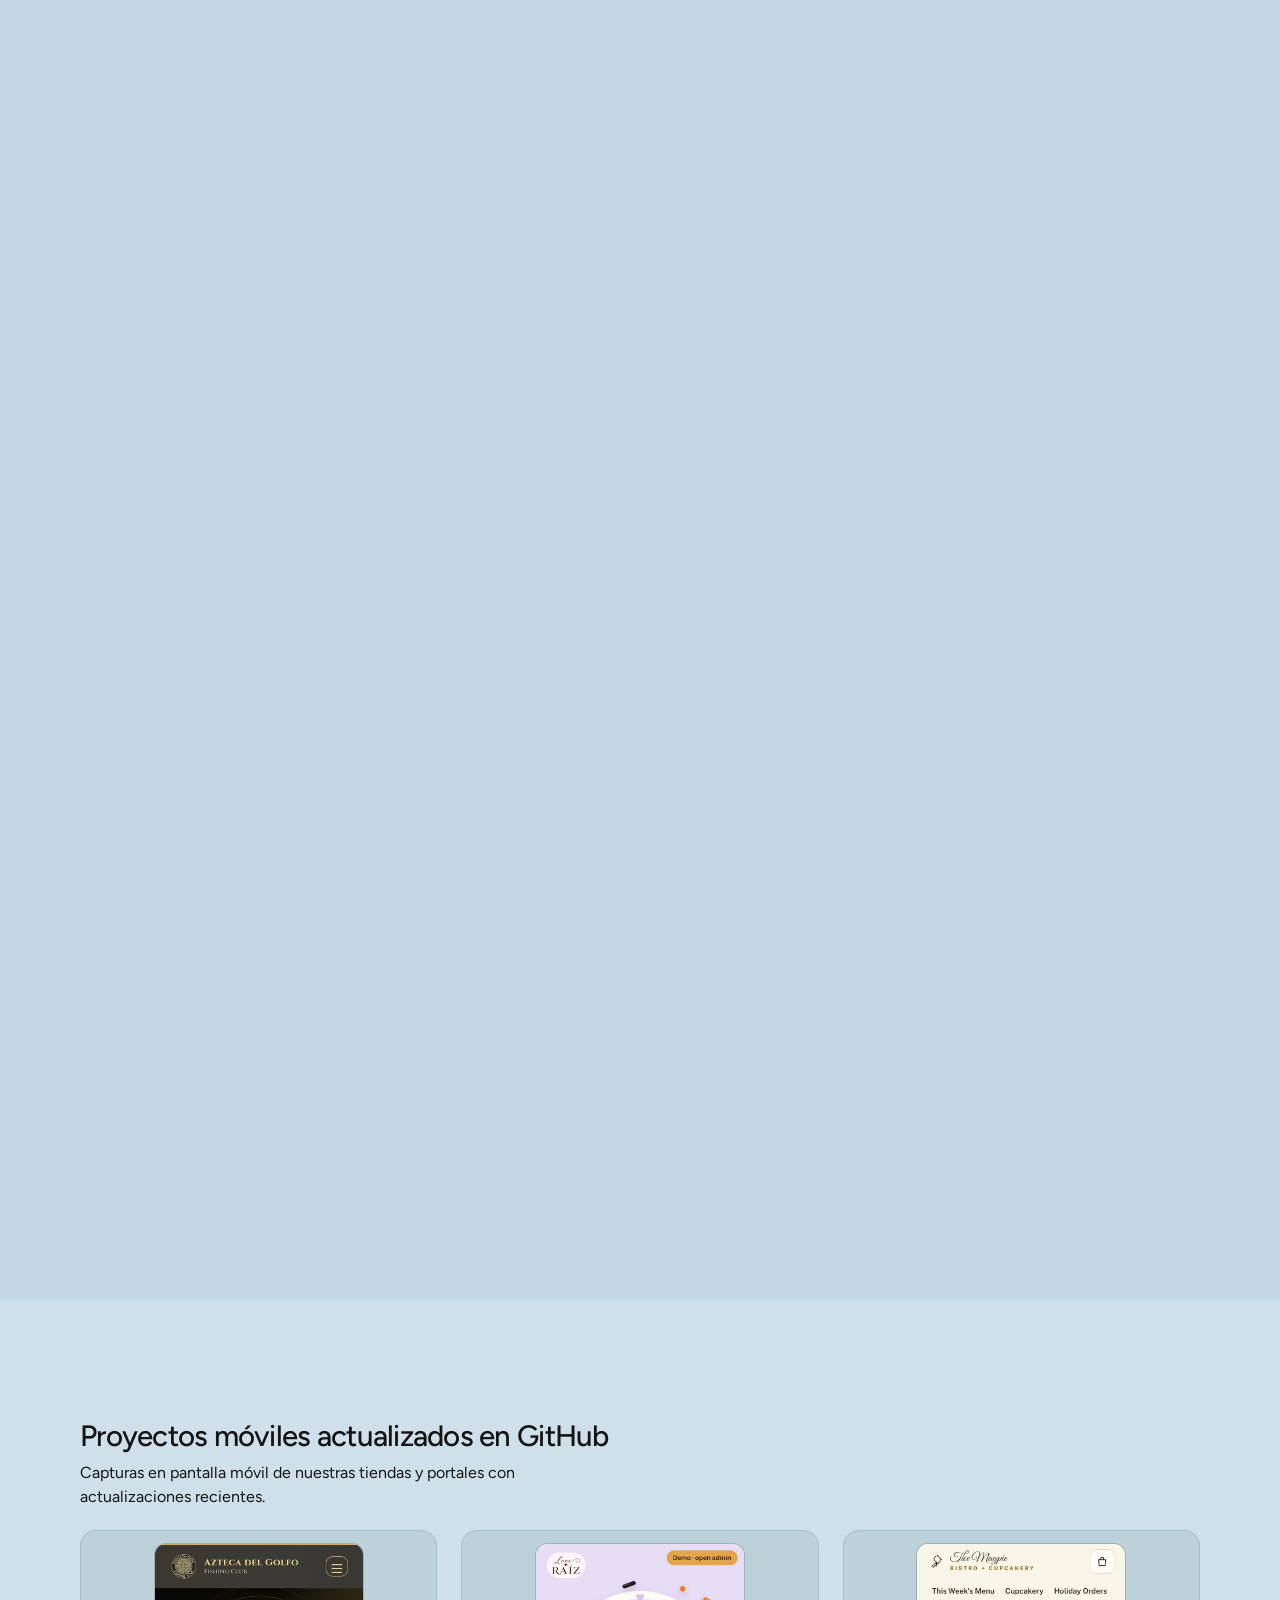
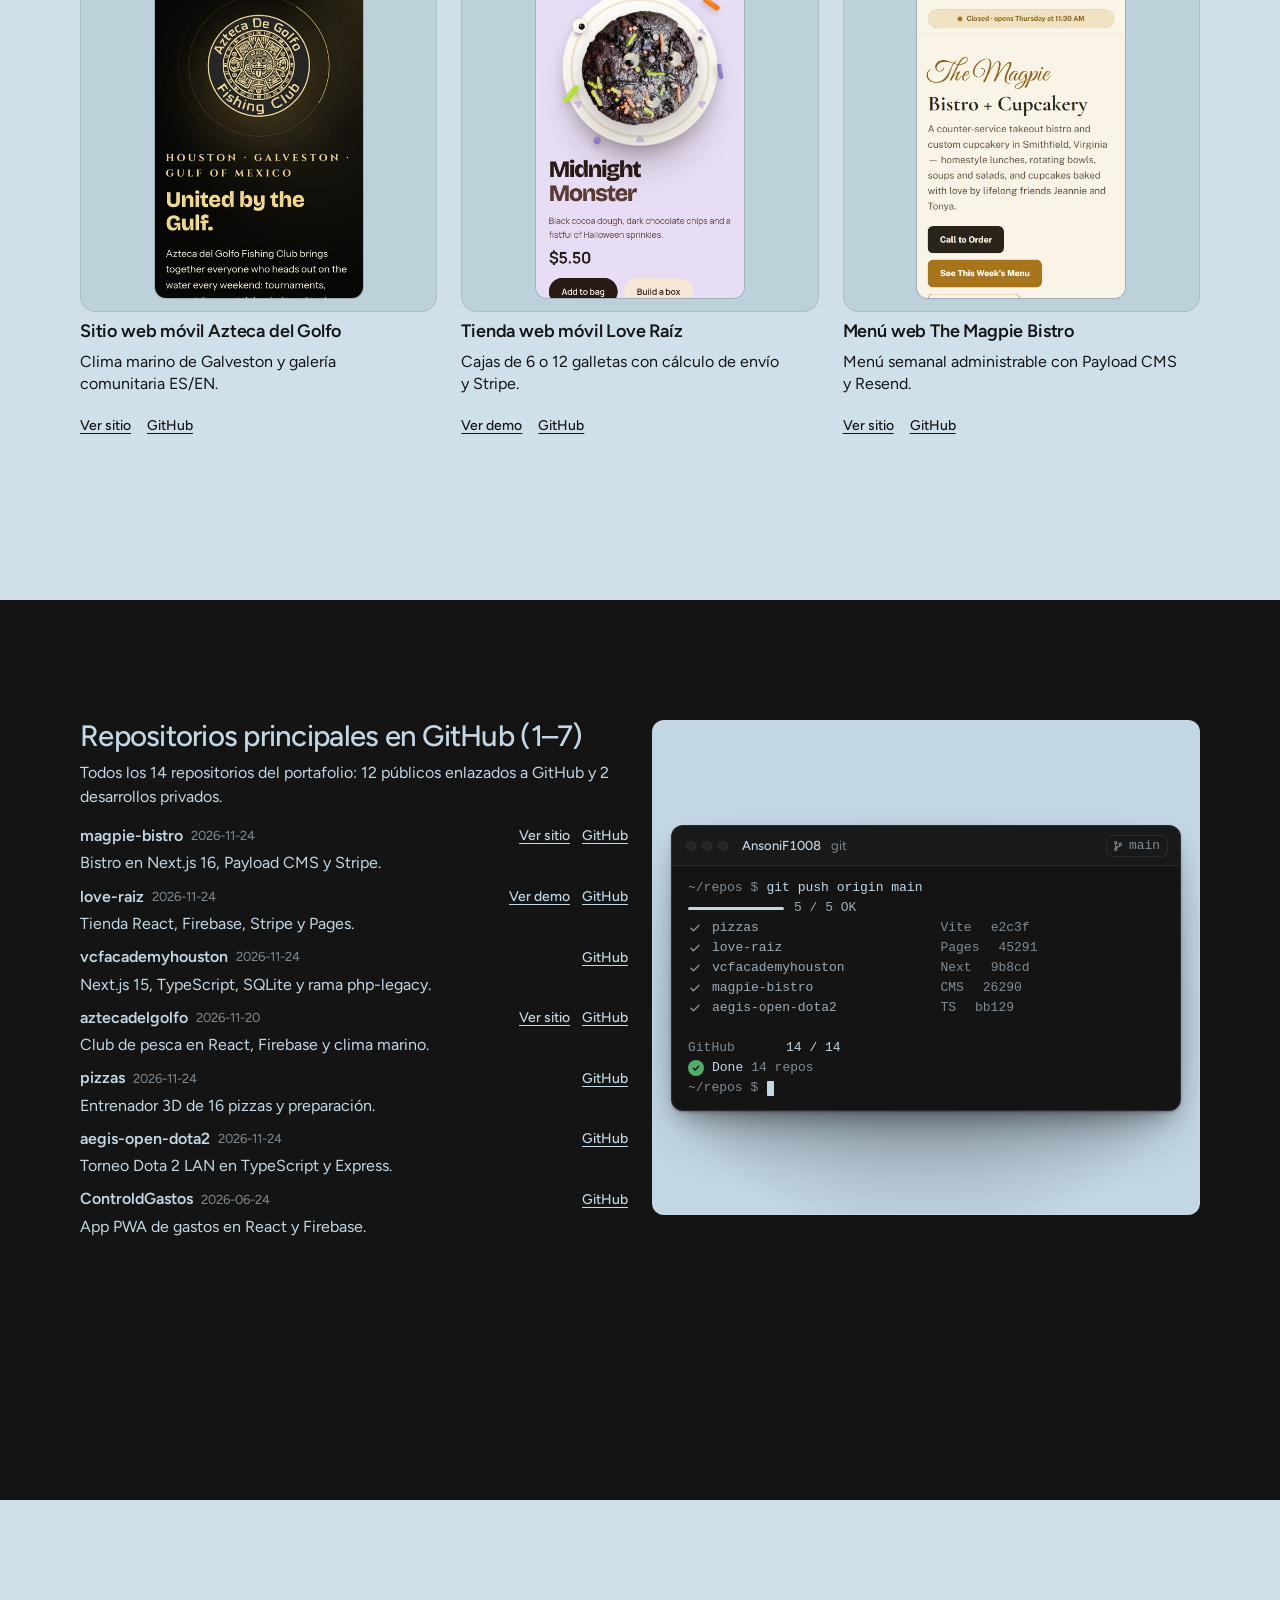
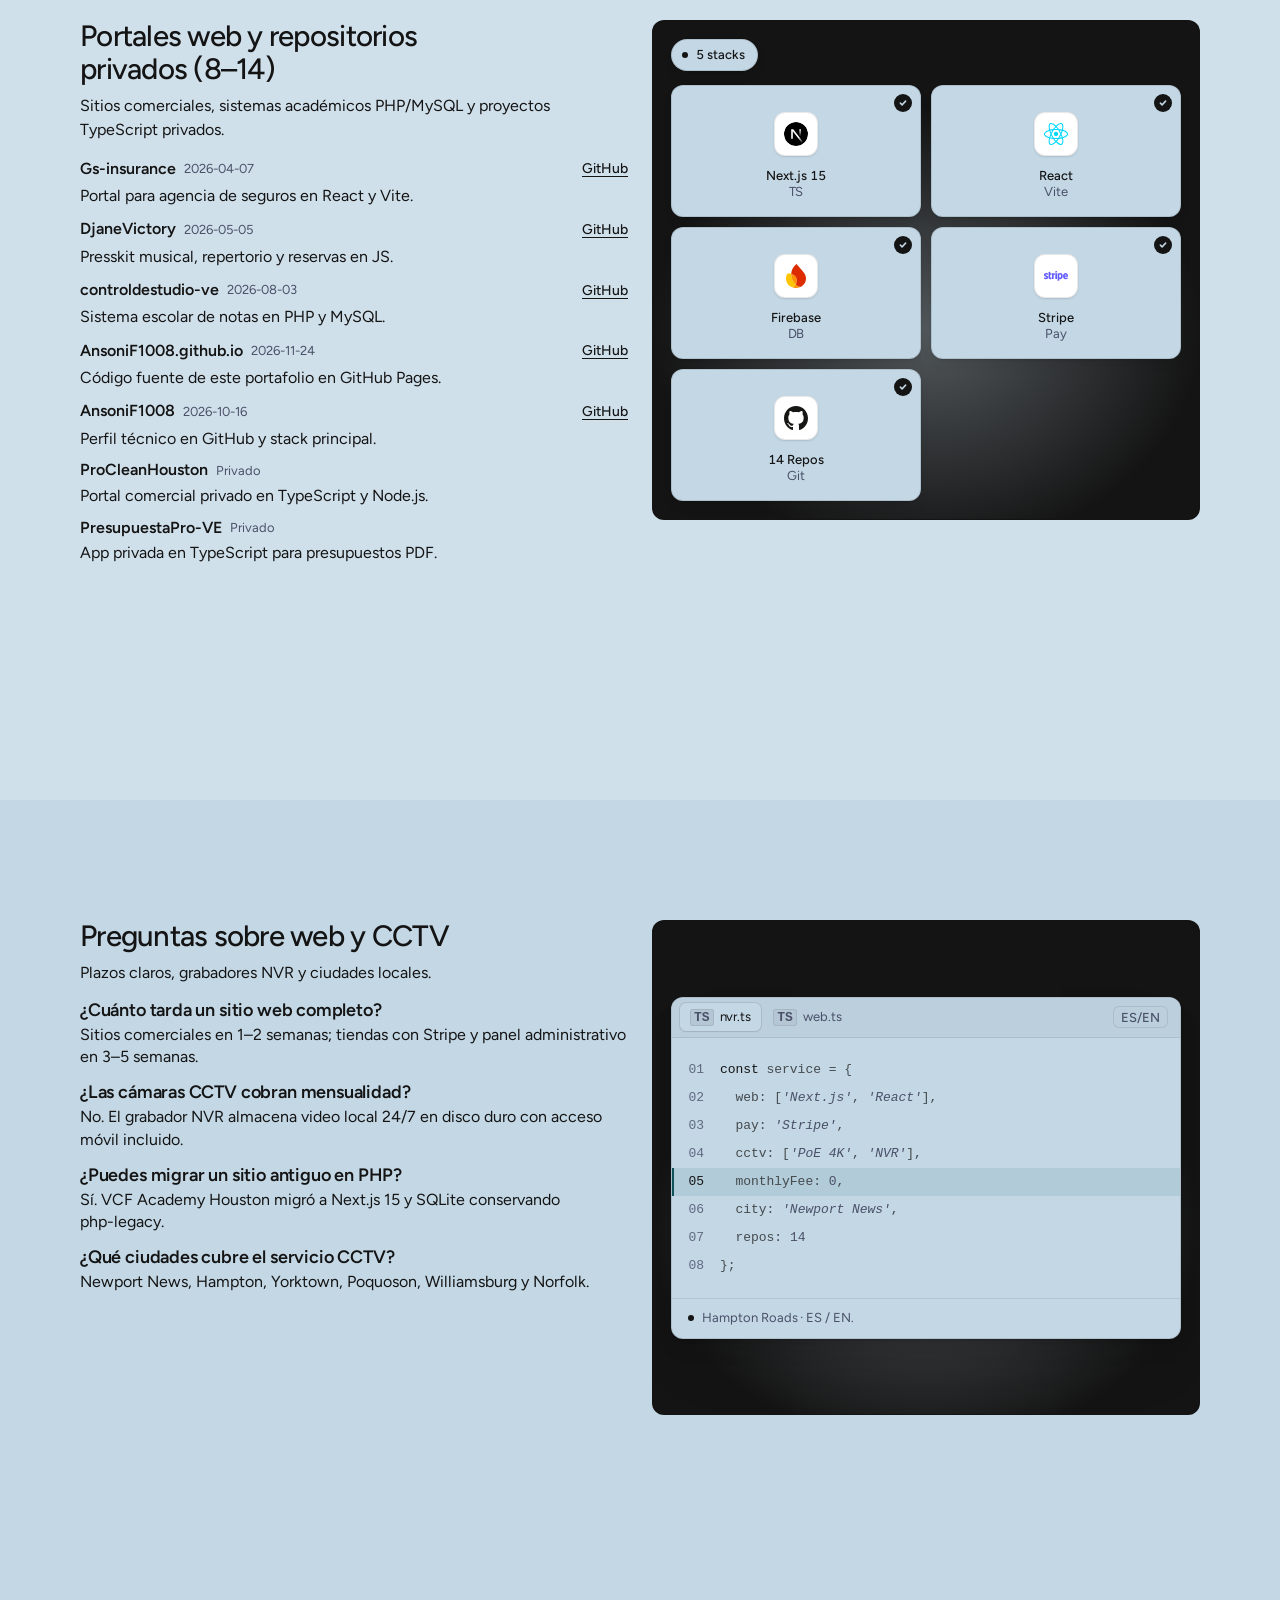
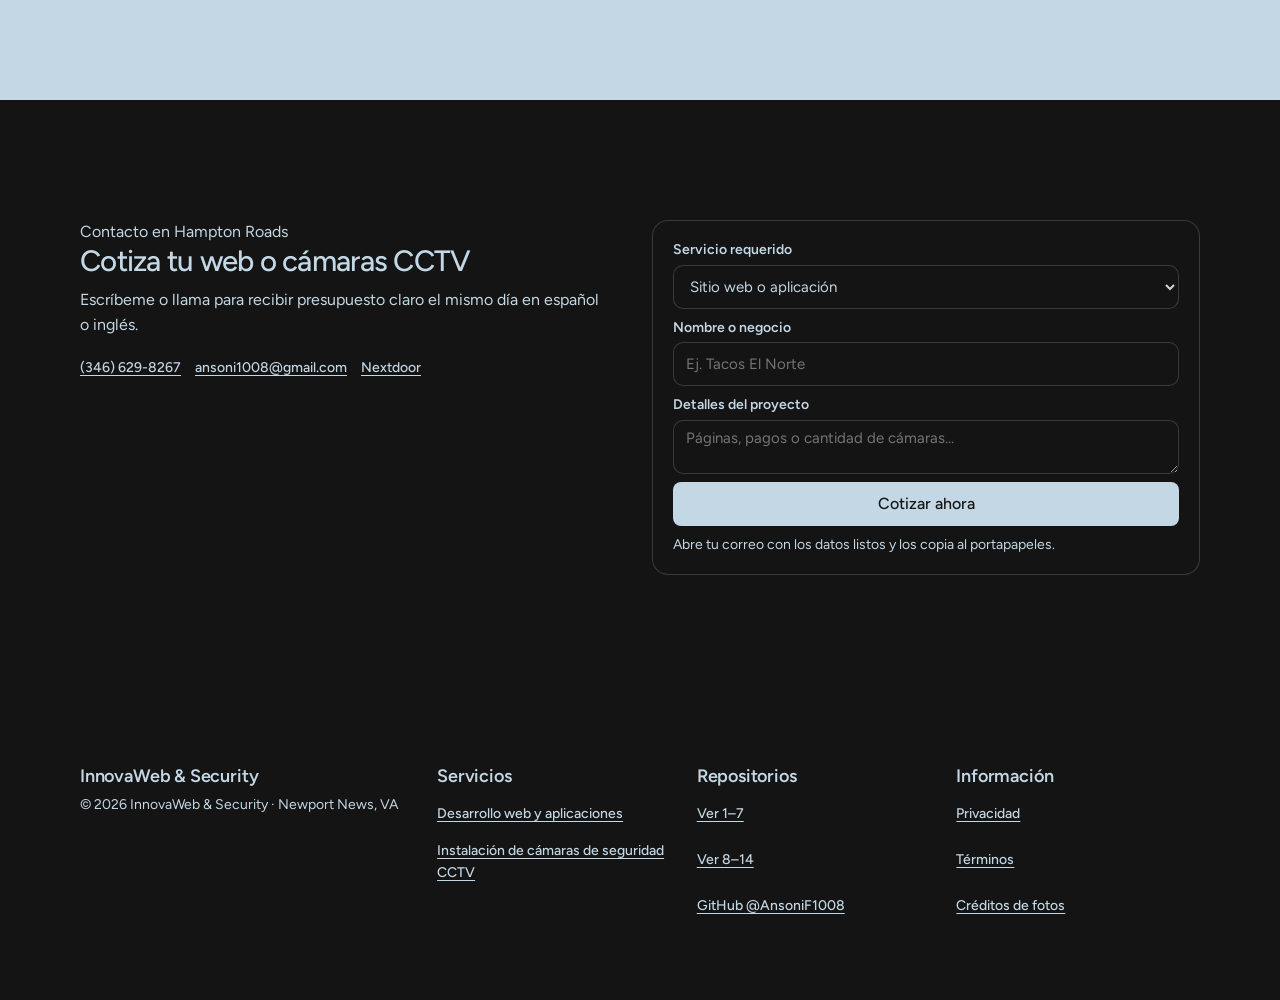
==== commit b1383002: "Redesign portfolio with all 14 GitHub repos, real captures, and ES/EN toggle" ====
--- a/index.html
+++ b/index.html
@@ -1,207 +1,609 @@
-<!DOCTYPE html>
+<!doctype html>
 <html lang="es">
 <head>
-<meta charset="utf-8">
-<meta name="viewport" content="width=device-width, initial-scale=1">
-<title>InnovaWeb &amp; Security | Diseño web y cámaras de seguridad en Newport News, VA</title>
-<meta name="description" content="InnovaWeb &amp; Security: diseño y desarrollo web e instalación de cámaras de seguridad en Newport News, Virginia y Hampton Roads (Newport News, Hampton, Williamsburg, Yorktown y Norfolk). Llame al (346) 629-8267.">
-<meta property="og:title" content="InnovaWeb &amp; Security — Newport News, VA">
-<meta property="og:description" content="Diseño y desarrollo web + instalación de cámaras de seguridad en Newport News y el área de Hampton Roads, Virginia.">
-<meta property="og:type" content="website">
-<meta property="og:image" content="assets/img/azteca-desktop.jpg">
-<meta name="theme-color" content="#070b14">
-<link rel="icon" href="data:image/svg+xml,%3Csvg xmlns='http://www.w3.org/2000/svg' viewBox='0 0 64 64'%3E%3Crect width='64' height='64' rx='14' fill='%2322d3ee'/%3E%3Ctext x='32' y='42' font-size='28' font-family='Arial' font-weight='900' text-anchor='middle' fill='%2304121c'%3EIW%3C/text%3E%3C/svg%3E">
-<link rel="stylesheet" href="assets/styles.css">
-<script type="application/ld+json">
-{"@context":"https://schema.org","@type":"LocalBusiness","name":"InnovaWeb & Security","telephone":"+1-346-629-8267","email":"ansoni1008@gmail.com","areaServed":["Newport News, VA","Hampton, VA","Williamsburg, VA","Yorktown, VA","Norfolk, VA","Hampton Roads, VA"],"url":"https://ansonif1008.github.io/","sameAs":["https://nextdoor.com/page/innovaweb-security","https://github.com/AnsoniF1008"]}
-</script>
+  <meta charset="utf-8">
+  <meta name="viewport" content="width=device-width, initial-scale=1">
+  <meta name="theme-color" content="#c3d7e5">
+  <title>InnovaWeb &amp; Security | Sitios web y CCTV en Newport News, VA</title>
+  <meta name="description" content="Desarrollo web full-stack, tiendas con Stripe y cámaras de seguridad CCTV en Newport News y Hampton Roads. Portafolio completo con 14 repositorios en GitHub.">
+  <meta name="site-kind" content="other">
+  <meta name="page-type" content="service">
+
+  <meta property="og:type" content="website">
+  <meta property="og:url" content="https://ansonif1008.github.io/">
+  <meta property="og:title" content="InnovaWeb &amp; Security | Sitios web y CCTV en Newport News, VA">
+  <meta property="og:description" content="Sitios web, tiendas con Stripe y cámaras CCTV locales en Hampton Roads.">
+  <meta property="og:image" content="https://ansonif1008.github.io/share.jpg">
+  <meta name="twitter:card" content="summary_large_image">
+
+  <link rel="icon" href="favicon.svg" type="image/svg+xml">
+  <link rel="preconnect" href="https://fonts.googleapis.com">
+  <link rel="preconnect" href="https://fonts.gstatic.com" crossorigin>
+  <link href="https://fonts.googleapis.com/css2?family=Figtree:wght@400..700&display=swap" rel="stylesheet">
+
+  <link rel="stylesheet" href="assets/system.css">
+  <link rel="stylesheet" href="assets/ui/base.css">
+  <link rel="stylesheet" href="assets/ui/cards.css">
+  <link rel="stylesheet" href="assets/ui/terminal-run/fragment.css">
+  <link rel="stylesheet" href="assets/ui/code/fragment.css">
+  <link rel="stylesheet" href="assets/ui/files/fragment.css">
+  <link rel="stylesheet" href="assets/motion/motion.css">
+  <link rel="stylesheet" href="assets/backgrounds/backgrounds.css">
+  <link rel="stylesheet" href="assets/layout/layout.css">
+  <link rel="stylesheet" href="assets/icons/icon.css">
+  <link rel="stylesheet" href="assets/moments/photo-chapters/moment.css">
+  <link rel="stylesheet" href="assets/site.css">
+
+  <style>
+  :root {
+    --p-bg: #c3d7e5; --p-surface: #d0e0eb; --p-ink: #141414; --p-muted: #4a5068;
+    --p-accent: #0f5257; --p-accent-ink: #ffffff; --p-action: #0f5257; --p-action-ink: #ffffff;
+    --p-inv-bg: #141414; --p-inv-surface: #1e1f20; --p-inv-ink: #c3d7e5; --p-inv-muted: #808b94;
+    --p-inv-accent: #c3d7e5; --p-inv-accent-ink: #141414; --p-inv-action: #c3d7e5; --p-inv-action-ink: #141414;
+    --font-display: "Figtree", system-ui, sans-serif;
+    --font-text: "Figtree", system-ui, sans-serif;
+    --display-weight: 400;
+    --display-tracking: -0.025em;
+    --display-tracking-xl: -0.035em;
+  }
+  </style>
+  <script src="assets/backgrounds/backgrounds.js"></script>
+  <script>document.documentElement.classList.add('m-enter');setTimeout(()=>document.documentElement.classList.add('m-enter-done'),700)</script>
 </head>
 <body>
-<header class="nav">
-  <div class="wrap">
-    <a href="#top" class="brand"><span class="logo">IW</span><span>InnovaWeb &amp; Security<small>NEWPORT NEWS, VA</small></span></a>
-    <nav class="links">
-      <a href="#servicios" data-en="Services">Servicios</a>
-      <a href="#proyectos" data-en="Projects">Proyectos</a>
-      <a href="#contacto" data-en="Contact">Contacto</a>
-    </nav>
-    <div class="nav-r">
-      <button id="lang" class="lang" type="button" aria-label="Switch to English">EN</button>
-      <a class="btn btn-p" href="tel:+13466298267" data-en="Call now">Llámenos</a>
+  <header class="nav">
+    <div class="wrap nav__bar">
+      <a class="skip-link" href="#top" data-i18n="nav.skip">Saltar al contenido</a>
+      <a class="nav__logo" href="#top"><span class="mark mark--initial" aria-hidden="true">IW</span><span class="nav__brand-name">InnovaWeb</span></a>
+
+      <nav class="nav__links" aria-label="Navegación principal" data-i18n-aria="nav.aria">
+        <div class="nav__item"><a class="nav__link" href="#servicios" data-i18n="nav.services">Servicios</a></div>
+        <div class="nav__item"><a class="nav__link" href="#proyectos" data-i18n="nav.projects">Proyectos</a></div>
+        <div class="nav__item"><a class="nav__link" href="#repositorios" data-i18n="nav.repos">Repositorios</a></div>
+        <div class="nav__item"><a class="nav__link" href="#preguntas" data-i18n="nav.faq">Preguntas</a></div>
+      </nav>
+
+      <button class="nav__lang" id="lang-toggle" type="button" aria-label="Cambiar idioma a inglés" data-i18n-aria="nav.langAria" data-i18n="nav.langBtn">EN</button>
+
+      <div class="nav__actions">
+        <a class="btn btn--primary" href="#contacto" data-i18n="cta.quote">Cotizar ahora</a>
+      </div>
+
+      <button class="nav__toggle" id="nav-toggle" type="button" aria-expanded="false" aria-label="Abrir menú" data-i18n-aria="nav.toggle">
+        <svg width="18" height="18" viewBox="0 0 18 18" aria-hidden="true"><path d="M2 5h14M2 13h14" stroke="currentColor" stroke-width="1.6" stroke-linecap="round"/></svg>
+      </button>
     </div>
-  </div>
-</header>
-
-<main id="top">
-<section class="hero">
-  <div class="wrap">
-    <div>
-      <span class="eyebrow"><span class="dot"></span><span data-en="Serving Newport News &amp; Hampton Roads">Servimos Newport News y Hampton Roads</span></span>
-      <h1><span data-en="Websites that work.">Sitios web que funcionan.</span><br><span class="grad" data-en="Cameras that protect.">Cámaras que protegen.</span></h1>
-      <p class="lead" data-en="InnovaWeb &amp; Security designs and builds websites and web apps for local businesses, and installs security camera systems for homes and businesses in Newport News and the Hampton Roads area (Newport News, Hampton, Williamsburg, Yorktown and Norfolk).">InnovaWeb &amp; Security diseña y desarrolla sitios y aplicaciones web para negocios locales, e instala sistemas de cámaras de seguridad para casas y negocios en Newport News y el área de Hampton Roads (Newport News, Hampton, Williamsburg, Yorktown y Norfolk).</p>
-      <div class="cta">
-        <a class="btn btn-p" href="tel:+13466298267"><svg width="18" height="18" viewBox="0 0 24 24" fill="none" stroke="currentColor" stroke-width="2" stroke-linecap="round" stroke-linejoin="round"><path d="M22 16.9v3a2 2 0 0 1-2.2 2 19.8 19.8 0 0 1-8.6-3.1 19.5 19.5 0 0 1-6-6A19.8 19.8 0 0 1 2.1 4.2 2 2 0 0 1 4.1 2h3a2 2 0 0 1 2 1.7c.1.9.4 1.8.7 2.7a2 2 0 0 1-.5 2.1L8 9.8a16 16 0 0 0 6 6l1.3-1.3a2 2 0 0 1 2.1-.4c.9.3 1.8.6 2.7.7a2 2 0 0 1 1.7 2z"/></svg> (346) 629-8267</a>
-        <a class="btn btn-g" href="#proyectos" data-en="See projects">Ver proyectos</a>
+  </header>
+
+  <main id="top">
+    <!-- Screen 1: Native Hero Split (.wrap > .hero-text.grid.hero-split) -->
+    <section class="section hero section--hero hero-main" id="inicio" data-enter>
+      <div class="wrap">
+        <div class="hero-text grid hero-split">
+          <div class="hero-copy span-5">
+            <p class="hero-notice" data-i18n="hero.kicker">InnovaWeb &amp; Security · Newport News, VA</p>
+            <h1 data-i18n="hero.h1">Sitios web y CCTV en Newport News</h1>
+            <p class="lead" data-i18n="hero.lead">Programo sitios web, tiendas con Stripe y cámaras de seguridad locales para negocios en Hampton Roads. Atención bilingüe en español e inglés.</p>
+            <div class="btn-row actions">
+              <a class="btn btn--primary" href="#repositorios" data-i18n="hero.cta1">Explorar 14 repos</a>
+              <a class="btn btn--secondary" href="#servicios" data-i18n="hero.cta2">Ver servicios</a>
+            </div>
+            <dl class="hero-facts">
+              <div>
+                <dt data-i18n="hero.fact1.k">GitHub activo</dt>
+                <dd data-i18n="hero.fact1.v">14 repositorios</dd>
+              </div>
+              <div>
+                <dt data-i18n="hero.fact2.k">Cobertura CCTV</dt>
+                <dd data-i18n="hero.fact2.v">Hampton Roads</dd>
+              </div>
+              <div>
+                <dt data-i18n="hero.fact3.k">Idiomas</dt>
+                <dd data-i18n="hero.fact3.v">Español e inglés</dd>
+              </div>
+            </dl>
+          </div>
+
+          <div class="hero-visual span-6 start-7">
+            <figure class="media-box">
+              <img
+                src="assets/img/photo-f196326408.jpg"
+                width="1280"
+                height="960"
+                alt="Tres cámaras de seguridad CCTV instaladas en exterior bajo cielo despejado"
+                data-i18n-alt="hero.imgAlt"
+                loading="eager"
+                fetchpriority="high"
+                decoding="async"
+                data-source="stand-in"
+                data-subject="stand-in">
+            </figure>
+          </div>
+        </div>
+      </div>
+    </section>
+
+    <!-- Screen 2: Services -->
+    <section class="section band--surface" id="servicios" style="--h:1; --hm:1">
+      <div class="wrap">
+        <div class="split">
+          <div class="split__text">
+            <div class="sec-head">
+              <h2 class="sec-title" data-i18n="srv.h2">Servicios web y cámaras CCTV</h2>
+              <p data-i18n="srv.lead">Software publicado en GitHub e instalación local de grabadores PoE sin mensualidades en la nube.</p>
+            </div>
+
+            <div class="stack-col">
+              <article class="card card-box">
+                <span class="ic-tile ic-tile--40 ic-tile--accent" aria-hidden="true">
+                  <svg class="ic ic-20" viewBox="0 0 24 24" fill="none" stroke="currentColor" stroke-width="2" stroke-linecap="round" stroke-linejoin="round"><polyline points="16 18 22 12 16 6"/><polyline points="8 6 2 12 8 18"/></svg>
+                </span>
+                <h3 class="sec-sub" data-i18n="srv.web.title">Desarrollo web y aplicaciones</h3>
+                <p data-i18n="srv.web.desc">Sitios y tiendas con Stripe en React, Next.js 15, TypeScript y Firebase.</p>
+              </article>
+
+              <article class="card card-box">
+                <span class="ic-tile ic-tile--40 ic-tile--accent" aria-hidden="true">
+                  <svg class="ic ic-20" viewBox="0 0 24 24" fill="none" stroke="currentColor" stroke-width="2" stroke-linecap="round" stroke-linejoin="round"><path d="M16.75 12h3.632a1 1 0 0 1 .894 1.447l-2.034 4.069a1 1 0 0 1-1.708.134l-2.124-2.97"/><path d="M17.106 9.053a1 1 0 0 1 .447 1.341l-3.106 6.211a1 1 0 0 1-1.342.447L3.61 12.3a2.92 2.92 0 0 1-1.3-3.91L3.69 5.6a2.92 2.92 0 0 1 3.92-1.3z"/><path d="M2 19h3.76a2 2 0 0 0 1.8-1.1L9 15"/><path d="M2 21v-4"/></svg>
+                </span>
+                <h3 class="sec-sub" data-i18n="srv.cctv.title">Instalación de cámaras de seguridad CCTV</h3>
+                <p data-i18n="srv.cctv.desc">Cámaras PoE con grabador NVR local 24/7, cableado limpio y cero cuotas mensuales.</p>
+              </article>
+
+              <div>
+                <a class="btn btn--secondary" href="#proyectos" data-i18n="srv.cta">Ver proyectos recientes</a>
+              </div>
+            </div>
+          </div>
+
+          <figure class="media-box">
+            <img
+              src="assets/img/photo-f107886263.jpg"
+              width="1280"
+              height="960"
+              alt="Cámara de videovigilancia fija montada en fachada comercial"
+              data-i18n-alt="srv.imgAlt"
+              loading="eager"
+              decoding="async"
+              data-source="stand-in"
+              data-subject="stand-in">
+          </figure>
+        </div>
+      </div>
+    </section>
+
+    <!-- Dealt Moment: Photo Chapters -->
+    <section class="section chapter-wrap" id="historia" data-moment="photo-chapters">
+      <div class="container wrap mo-ph">
+        <div class="mo-ph__head">
+          <h2 class="sec-title" data-i18n="ch.h2">Proyectos web entregados en producción</h2>
+          <p data-i18n="ch.lead">Tres plataformas recientes actualizadas en GitHub para clubes y comercios.</p>
+          <a class="text-link" href="#repositorios" data-i18n="ch.cta">Explorar los 14 repositorios</a>
+        </div>
+        <ol class="mo-ph__list">
+          <li class="mo-ph__ch">
+            <figure class="mo-ph__pic">
+              <img src="assets/img/azteca-desktop.jpg" width="1280" height="800" alt="Pantalla de escritorio de Azteca del Golfo Fishing Club" data-i18n-alt="ch.1.alt" loading="eager" decoding="async">
+            </figure>
+            <h3 class="sec-sub" data-i18n="ch.1.title">Portal web Azteca del Golfo</h3>
+            <p data-i18n="ch.1.text">Portal bilingüe con clima marino de Galveston en vivo, galería y analítica en Firebase.</p>
+          </li>
+          <li class="mo-ph__ch">
+            <figure class="mo-ph__pic">
+              <img src="assets/img/loveraiz-desktop.jpg" width="1280" height="800" alt="Tienda en línea de Love Raíz Cookies" data-i18n-alt="ch.2.alt" loading="eager" decoding="async">
+            </figure>
+            <h3 class="sec-sub" data-i18n="ch.2.title">Tienda web Love Raíz Cookies</h3>
+            <p data-i18n="ch.2.text">Tienda de galletas en Newport News con armado de caja y pago con Stripe.</p>
+          </li>
+          <li class="mo-ph__ch">
+            <figure class="mo-ph__pic">
+              <img src="assets/img/magpie-desktop.jpg" width="1280" height="800" alt="Sitio web de The Magpie Bistro + Cupcakery" data-i18n-alt="ch.3.alt" loading="eager" decoding="async">
+            </figure>
+            <h3 class="sec-sub" data-i18n="ch.3.title">Sitio web The Magpie Bistro</h3>
+            <p data-i18n="ch.3.text">Menú semanal en Payload CMS, encargos de pasteles y pagos Stripe en Next.js.</p>
+          </li>
+        </ol>
+      </div>
+    </section>
+
+    <!-- Mobile Previews -->
+    <section class="section band--surface" id="proyectos" style="--h:1; --hm:2">
+      <div class="wrap">
+        <div class="sec-head">
+          <h2 class="sec-title" data-i18n="work.h2">Proyectos móviles actualizados en GitHub</h2>
+          <p data-i18n="work.lead">Capturas en pantalla móvil de nuestras tiendas y portales con actualizaciones recientes.</p>
+        </div>
+
+        <div class="mobile-grid">
+          <div class="mobile-item">
+            <div class="mobile-stage">
+              <div class="work-phone">
+                <img src="assets/img/azteca-mobile.jpg" width="390" height="844" alt="Vista móvil de Azteca del Golfo" data-i18n-alt="work.1.mobAlt" loading="eager" decoding="async">
+              </div>
+            </div>
+            <h3 class="sec-sub" data-i18n="work.1.title">Sitio web móvil Azteca del Golfo</h3>
+            <p data-i18n="work.1.desc">Clima marino de Galveston y galería comunitaria ES/EN.</p>
+            <div class="work-links">
+              <a class="text-link" href="https://aztecadelgolfofishingclu-bc814.web.app" target="_blank" rel="noopener noreferrer" data-i18n="link.live">Ver sitio</a>
+              <a class="text-link" href="https://github.com/AnsoniF1008/aztecadelgolfo" target="_blank" rel="noopener noreferrer" data-i18n="link.repo">GitHub</a>
+            </div>
+          </div>
+
+          <div class="mobile-item">
+            <div class="mobile-stage">
+              <div class="work-phone">
+                <img src="assets/img/loveraiz-mobile.jpg" width="780" height="1688" alt="Vista móvil de Love Raíz" data-i18n-alt="work.2.mobAlt" loading="eager" decoding="async">
+              </div>
+            </div>
+            <h3 class="sec-sub" data-i18n="work.2.title">Tienda web móvil Love Raíz</h3>
+            <p data-i18n="work.2.desc">Cajas de 6 o 12 galletas con cálculo de envío y Stripe.</p>
+            <div class="work-links">
+              <a class="text-link" href="https://ansonif1008.github.io/love-raiz/" target="_blank" rel="noopener noreferrer" data-i18n="link.demo">Ver demo</a>
+              <a class="text-link" href="https://github.com/AnsoniF1008/love-raiz" target="_blank" rel="noopener noreferrer" data-i18n="link.repo">GitHub</a>
+            </div>
+          </div>
+
+          <div class="mobile-item">
+            <div class="mobile-stage">
+              <div class="work-phone">
+                <img src="assets/img/magpie-mobile.jpg" width="390" height="844" alt="Vista móvil de The Magpie Bistro" data-i18n-alt="work.3.mobAlt" loading="eager" decoding="async">
+              </div>
+            </div>
+            <h3 class="sec-sub" data-i18n="work.3.title">Menú web The Magpie Bistro</h3>
+            <p data-i18n="work.3.desc">Menú semanal administrable con Payload CMS y Resend.</p>
+            <div class="work-links">
+              <a class="text-link" href="https://magpie--themagpiebistro.us-east4.hosted.app" target="_blank" rel="noopener noreferrer" data-i18n="link.live">Ver sitio</a>
+              <a class="text-link" href="https://github.com/AnsoniF1008/magpie-bistro" target="_blank" rel="noopener noreferrer" data-i18n="link.repo">GitHub</a>
+            </div>
+          </div>
+        </div>
+      </div>
+    </section>
+
+    <!-- Repositories Part 1 (1-7) -->
+    <section class="section ground-inverse" id="repositorios" style="--h:1; --hm:2">
+      <div class="wrap">
+        <div class="split">
+          <div class="split__text">
+            <div class="sec-head">
+              <h2 class="sec-title" data-i18n="repos1.h2">Repositorios principales en GitHub (1–7)</h2>
+              <p data-i18n="repos1.lead">Todos los 14 repositorios del portafolio: 12 públicos enlazados a GitHub y 2 desarrollos privados.</p>
+            </div>
+
+            <div class="repo-list">
+              <div class="repo-entry" data-repo="magpie-bistro">
+                <div class="repo-entry__top">
+                  <span class="repo-entry__meta"><strong class="repo-title">magpie-bistro</strong><span class="repo-updated">2026-11-24</span></span>
+                  <span class="repo-entry__links"><a class="text-link" href="https://magpie--themagpiebistro.us-east4.hosted.app" target="_blank" rel="noopener noreferrer" data-i18n="link.live">Ver sitio</a><a class="text-link" href="https://github.com/AnsoniF1008/magpie-bistro" target="_blank" rel="noopener noreferrer">GitHub</a></span>
+                </div>
+                <p class="repo-entry__desc" data-es="Bistro en Next.js 16, Payload CMS y Stripe." data-en="Bistro in Next.js 16, Payload CMS & Stripe.">Bistro en Next.js 16, Payload CMS y Stripe.</p>
+              </div>
+
+              <div class="repo-entry" data-repo="love-raiz">
+                <div class="repo-entry__top">
+                  <span class="repo-entry__meta"><strong class="repo-title">love-raiz</strong><span class="repo-updated">2026-11-24</span></span>
+                  <span class="repo-entry__links"><a class="text-link" href="https://ansonif1008.github.io/love-raiz/" target="_blank" rel="noopener noreferrer" data-i18n="link.demo">Ver demo</a><a class="text-link" href="https://github.com/AnsoniF1008/love-raiz" target="_blank" rel="noopener noreferrer">GitHub</a></span>
+                </div>
+                <p class="repo-entry__desc" data-es="Tienda React, Firebase, Stripe y Pages." data-en="Cookie store in React, Firebase & Stripe.">Tienda React, Firebase, Stripe y Pages.</p>
+              </div>
+
+              <div class="repo-entry" data-repo="vcfacademyhouston">
+                <div class="repo-entry__top">
+                  <span class="repo-entry__meta"><strong class="repo-title">vcfacademyhouston</strong><span class="repo-updated">2026-11-24</span></span>
+                  <span class="repo-entry__links"><a class="text-link" href="https://github.com/AnsoniF1008/vcfacademyhouston" target="_blank" rel="noopener noreferrer">GitHub</a></span>
+                </div>
+                <p class="repo-entry__desc" data-es="Next.js 15, TypeScript, SQLite y rama php-legacy." data-en="Next.js 15, TypeScript, SQLite & php-legacy branch.">Next.js 15, TypeScript, SQLite y rama php-legacy.</p>
+              </div>
+
+              <div class="repo-entry" data-repo="aztecadelgolfo">
+                <div class="repo-entry__top">
+                  <span class="repo-entry__meta"><strong class="repo-title">aztecadelgolfo</strong><span class="repo-updated">2026-11-20</span></span>
+                  <span class="repo-entry__links"><a class="text-link" href="https://aztecadelgolfofishingclu-bc814.web.app" target="_blank" rel="noopener noreferrer" data-i18n="link.live">Ver sitio</a><a class="text-link" href="https://github.com/AnsoniF1008/aztecadelgolfo" target="_blank" rel="noopener noreferrer">GitHub</a></span>
+                </div>
+                <p class="repo-entry__desc" data-es="Club de pesca en React, Firebase y clima marino." data-en="Fishing club app on React & Firebase.">Club de pesca en React, Firebase y clima marino.</p>
+              </div>
+
+              <div class="repo-entry" data-repo="pizzas">
+                <div class="repo-entry__top">
+                  <span class="repo-entry__meta"><strong class="repo-title">pizzas</strong><span class="repo-updated">2026-11-24</span></span>
+                  <span class="repo-entry__links"><a class="text-link" href="https://github.com/AnsoniF1008/pizzas" target="_blank" rel="noopener noreferrer">GitHub</a></span>
+                </div>
+                <p class="repo-entry__desc" data-es="Entrenador 3D de 16 pizzas y preparación." data-en="3D trainer for 16 pizzas & pasta prep.">Entrenador 3D de 16 pizzas y preparación.</p>
+              </div>
+
+              <div class="repo-entry" data-repo="aegis-open-dota2">
+                <div class="repo-entry__top">
+                  <span class="repo-entry__meta"><strong class="repo-title">aegis-open-dota2</strong><span class="repo-updated">2026-11-24</span></span>
+                  <span class="repo-entry__links"><a class="text-link" href="https://github.com/AnsoniF1008/aegis-open-dota2" target="_blank" rel="noopener noreferrer">GitHub</a></span>
+                </div>
+                <p class="repo-entry__desc" data-es="Torneo Dota 2 LAN en TypeScript y Express." data-en="Dota 2 LAN portal in TypeScript & Express.">Torneo Dota 2 LAN en TypeScript y Express.</p>
+              </div>
+
+              <div class="repo-entry" data-repo="ControldGastos">
+                <div class="repo-entry__top">
+                  <span class="repo-entry__meta"><strong class="repo-title">ControldGastos</strong><span class="repo-updated">2026-06-24</span></span>
+                  <span class="repo-entry__links"><a class="text-link" href="https://github.com/AnsoniF1008/ControldGastos" target="_blank" rel="noopener noreferrer">GitHub</a></span>
+                </div>
+                <p class="repo-entry__desc" data-es="App PWA de gastos en React y Firebase." data-en="PWA budget app in React & Firebase.">App PWA de gastos en React y Firebase.</p>
+              </div>
+            </div>
+          </div>
+
+          <div class="panel ui-panel-wrap" data-ui-loop>
+            <div class="ui ui-panel ui-term" data-ui="terminal-run">
+              <div class="ui-term__head">
+                <span class="ui-dots" aria-hidden="true"><i></i><i></i><i></i></span>
+                <span class="ui-term__title">AnsoniF1008</span>
+                <span class="ui-meta">git</span>
+                <span class="ui-spacer"></span>
+                <span class="ui-chip ui-chip--plain ui-term__branch"><svg viewBox="0 0 16 16" aria-hidden="true" fill="none" stroke="currentColor" stroke-width="1.5" stroke-linecap="round" stroke-linejoin="round"><circle cx="5" cy="3.5" r="1.5"/><circle cx="5" cy="12.5" r="1.5"/><circle cx="11" cy="5.5" r="1.5"/><path d="M5 5v6M11 7c0 2.6-6 1.8-6 4"/></svg>main</span>
+              </div>
+              <div class="ui-term__screen" data-term-screen>
+                <div class="ui-term__track" data-term-track>
+                  <div class="ui-term__ln ui-term__cmd"><span class="ui-term__cwd">~/repos</span><span class="ui-term__sig">$</span><span class="ui-term__typed" data-term-cmd>git push origin main</span></div>
+                  <div class="ui-term__ln ui-term__meter" data-term-out data-term-meter><span class="ui-term__bar" style="--p:1"><i></i></span><span class="ui-term__count" data-term-count>5 / 5 OK</span></div>
+                  <div class="ui-term__ln ui-term__log" data-term-out data-term-step><svg class="ui-term__tick" viewBox="0 0 16 16" aria-hidden="true"><path d="m3.5 8.4 2.8 2.8 6.2-6.4"/></svg><span class="ui-term__path">pizzas</span><span class="ui-term__n">Vite</span><span class="ui-term__t">e2c3f</span></div>
+                  <div class="ui-term__ln ui-term__log" data-term-out data-term-step><svg class="ui-term__tick" viewBox="0 0 16 16" aria-hidden="true"><path d="m3.5 8.4 2.8 2.8 6.2-6.4"/></svg><span class="ui-term__path">love-raiz</span><span class="ui-term__n">Pages</span><span class="ui-term__t">45291</span></div>
+                  <div class="ui-term__ln ui-term__log" data-term-out data-term-step><svg class="ui-term__tick" viewBox="0 0 16 16" aria-hidden="true"><path d="m3.5 8.4 2.8 2.8 6.2-6.4"/></svg><span class="ui-term__path">vcfacademyhouston</span><span class="ui-term__n">Next</span><span class="ui-term__t">9b8cd</span></div>
+                  <div class="ui-term__ln ui-term__log" data-term-out data-term-step><svg class="ui-term__tick" viewBox="0 0 16 16" aria-hidden="true"><path d="m3.5 8.4 2.8 2.8 6.2-6.4"/></svg><span class="ui-term__path">magpie-bistro</span><span class="ui-term__n">CMS</span><span class="ui-term__t">26290</span></div>
+                  <div class="ui-term__ln ui-term__log" data-term-out data-term-step><svg class="ui-term__tick" viewBox="0 0 16 16" aria-hidden="true"><path d="m3.5 8.4 2.8 2.8 6.2-6.4"/></svg><span class="ui-term__path">aegis-open-dota2</span><span class="ui-term__n">TS</span><span class="ui-term__t">bb129</span></div>
+                  <div class="ui-term__ln ui-term__gap" data-term-out aria-hidden="true"></div>
+                  <div class="ui-term__ln ui-term__sum" data-term-out><span class="ui-term__key" id="repo-sync-status" data-i18n="sync.base">GitHub</span><span class="ui-term__val">14 / 14</span></div>
+                  <div class="ui-term__ln ui-term__done" data-term-out data-term-done><span class="ui-term__ok"><svg viewBox="0 0 16 16" aria-hidden="true"><path d="m4.5 8.3 2.4 2.4 4.6-5"/></svg></span><b>Done</b><span class="ui-term__dim">14 repos</span></div>
+                  <div class="ui-term__ln ui-term__cmd" data-term-next><span class="ui-term__cwd">~/repos</span><span class="ui-term__sig">$</span><span class="ui-term__typed"></span><i class="ui-term__caret" aria-hidden="true"></i></div>
+                </div>
+              </div>
+            </div>
+          </div>
+        </div>
+      </div>
+    </section>
+
+    <!-- Repositories Part 2 (8-14) -->
+    <section class="section band--surface" id="mas-repositorios" style="--h:1; --hm:2">
+      <div class="wrap">
+        <div class="split">
+          <div class="split__text">
+            <div class="sec-head">
+              <h2 class="sec-title" data-i18n="repos2.h2">Portales web y repositorios privados (8–14)</h2>
+              <p data-i18n="repos2.lead">Sitios comerciales, sistemas académicos PHP/MySQL y proyectos TypeScript privados.</p>
+            </div>
+
+            <div class="repo-list">
+              <div class="repo-entry" data-repo="Gs-insurance">
+                <div class="repo-entry__top">
+                  <span class="repo-entry__meta"><strong class="repo-title">Gs-insurance</strong><span class="repo-updated">2026-04-07</span></span>
+                  <span class="repo-entry__links"><a class="text-link" href="https://github.com/AnsoniF1008/Gs-insurance" target="_blank" rel="noopener noreferrer">GitHub</a></span>
+                </div>
+                <p class="repo-entry__desc" data-es="Portal para agencia de seguros en React y Vite." data-en="Insurance agency portal in React & Vite.">Portal para agencia de seguros en React y Vite.</p>
+              </div>
+
+              <div class="repo-entry" data-repo="DjaneVictory">
+                <div class="repo-entry__top">
+                  <span class="repo-entry__meta"><strong class="repo-title">DjaneVictory</strong><span class="repo-updated">2026-05-05</span></span>
+                  <span class="repo-entry__links"><a class="text-link" href="https://github.com/AnsoniF1008/DjaneVictory" target="_blank" rel="noopener noreferrer">GitHub</a></span>
+                </div>
+                <p class="repo-entry__desc" data-es="Presskit musical, repertorio y reservas en JS." data-en="Music presskit & bookings page in JS.">Presskit musical, repertorio y reservas en JS.</p>
+              </div>
+
+              <div class="repo-entry" data-repo="controldestudio-ve">
+                <div class="repo-entry__top">
+                  <span class="repo-entry__meta"><strong class="repo-title">controldestudio-ve</strong><span class="repo-updated">2026-08-03</span></span>
+                  <span class="repo-entry__links"><a class="text-link" href="https://github.com/AnsoniF1008/controldestudio-ve" target="_blank" rel="noopener noreferrer">GitHub</a></span>
+                </div>
+                <p class="repo-entry__desc" data-es="Sistema escolar de notas en PHP y MySQL." data-en="Academic gradebook system in PHP & MySQL.">Sistema escolar de notas en PHP y MySQL.</p>
+              </div>
+
+              <div class="repo-entry" data-repo="AnsoniF1008.github.io">
+                <div class="repo-entry__top">
+                  <span class="repo-entry__meta"><strong class="repo-title">AnsoniF1008.github.io</strong><span class="repo-updated">2026-11-24</span></span>
+                  <span class="repo-entry__links"><a class="text-link" href="https://github.com/AnsoniF1008/AnsoniF1008.github.io" target="_blank" rel="noopener noreferrer">GitHub</a></span>
+                </div>
+                <p class="repo-entry__desc" data-es="Código fuente de este portafolio en GitHub Pages." data-en="Source repository for this portfolio site.">Código fuente de este portafolio en GitHub Pages.</p>
+              </div>
+
+              <div class="repo-entry" data-repo="AnsoniF1008">
+                <div class="repo-entry__top">
+                  <span class="repo-entry__meta"><strong class="repo-title">AnsoniF1008</strong><span class="repo-updated">2026-10-16</span></span>
+                  <span class="repo-entry__links"><a class="text-link" href="https://github.com/AnsoniF1008/AnsoniF1008" target="_blank" rel="noopener noreferrer">GitHub</a></span>
+                </div>
+                <p class="repo-entry__desc" data-es="Perfil técnico en GitHub y stack principal." data-en="Developer GitHub profile and stack summary.">Perfil técnico en GitHub y stack principal.</p>
+              </div>
+
+              <div class="repo-entry" data-repo="ProCleanHouston">
+                <div class="repo-entry__top">
+                  <span class="repo-entry__meta"><strong class="repo-title">ProCleanHouston</strong><span class="repo-updated" data-es="Privado" data-en="Private">Privado</span></span>
+                </div>
+                <p class="repo-entry__desc" data-es="Portal comercial privado en TypeScript y Node.js." data-en="Private TypeScript & Node.js portal for crews.">Portal comercial privado en TypeScript y Node.js.</p>
+              </div>
+
+              <div class="repo-entry" data-repo="PresupuestaPro-VE">
+                <div class="repo-entry__top">
+                  <span class="repo-entry__meta"><strong class="repo-title">PresupuestaPro-VE</strong><span class="repo-updated" data-es="Privado" data-en="Private">Privado</span></span>
+                </div>
+                <p class="repo-entry__desc" data-es="App privada en TypeScript para presupuestos PDF." data-en="Private TypeScript quoting & PDF estimator.">App privada en TypeScript para presupuestos PDF.</p>
+              </div>
+            </div>
+          </div>
+
+          <div class="panel ui-panel-wrap" data-ui-still>
+            <div class="ui ui-files" data-ui="files" data-reading="{n} / {total}">
+              <div class="ui-files__status"><span class="ui-dot"></span><span data-files-status>5 stacks</span></div>
+              <ul class="ui-files__grid">
+                <li class="ui-file is-done">
+                  <span class="ui-file__icon"><img src="assets/icons/nextjs.svg" alt="Next.js" width="24" height="24"></span>
+                  <span class="ui-file__name">Next.js 15</span>
+                  <span class="ui-file__kind">TS</span>
+                  <span class="ui-file__bar"><i></i></span>
+                  <span class="ui-file__check"><svg viewBox="0 0 16 16" aria-hidden="true"><path d="m4.5 8.2 2.3 2.3 4.7-5" fill="none" stroke="currentColor" stroke-width="2" stroke-linecap="round" stroke-linejoin="round"/></svg></span>
+                </li>
+                <li class="ui-file is-done">
+                  <span class="ui-file__icon"><img src="assets/icons/react.svg" alt="React" width="24" height="24"></span>
+                  <span class="ui-file__name">React</span>
+                  <span class="ui-file__kind">Vite</span>
+                  <span class="ui-file__bar"><i></i></span>
+                  <span class="ui-file__check"><svg viewBox="0 0 16 16" aria-hidden="true"><path d="m4.5 8.2 2.3 2.3 4.7-5" fill="none" stroke="currentColor" stroke-width="2" stroke-linecap="round" stroke-linejoin="round"/></svg></span>
+                </li>
+                <li class="ui-file is-done">
+                  <span class="ui-file__icon"><img src="assets/icons/firebase.svg" alt="Firebase" width="24" height="24"></span>
+                  <span class="ui-file__name">Firebase</span>
+                  <span class="ui-file__kind">DB</span>
+                  <span class="ui-file__bar"><i></i></span>
+                  <span class="ui-file__check"><svg viewBox="0 0 16 16" aria-hidden="true"><path d="m4.5 8.2 2.3 2.3 4.7-5" fill="none" stroke="currentColor" stroke-width="2" stroke-linecap="round" stroke-linejoin="round"/></svg></span>
+                </li>
+                <li class="ui-file is-done">
+                  <span class="ui-file__icon"><img src="assets/icons/stripe.svg" alt="Stripe" width="32" height="14"></span>
+                  <span class="ui-file__name">Stripe</span>
+                  <span class="ui-file__kind">Pay</span>
+                  <span class="ui-file__bar"><i></i></span>
+                  <span class="ui-file__check"><svg viewBox="0 0 16 16" aria-hidden="true"><path d="m4.5 8.2 2.3 2.3 4.7-5" fill="none" stroke="currentColor" stroke-width="2" stroke-linecap="round" stroke-linejoin="round"/></svg></span>
+                </li>
+                <li class="ui-file is-done">
+                  <span class="ui-file__icon"><img src="assets/icons/github.svg" alt="GitHub" width="24" height="24"></span>
+                  <span class="ui-file__name">14 Repos</span>
+                  <span class="ui-file__kind">Git</span>
+                  <span class="ui-file__bar"><i></i></span>
+                  <span class="ui-file__check"><svg viewBox="0 0 16 16" aria-hidden="true"><path d="m4.5 8.2 2.3 2.3 4.7-5" fill="none" stroke="currentColor" stroke-width="2" stroke-linecap="round" stroke-linejoin="round"/></svg></span>
+                </li>
+              </ul>
+            </div>
+          </div>
+        </div>
+      </div>
+    </section>
+
+    <!-- FAQ -->
+    <section class="section" id="preguntas" style="--h:1; --hm:1">
+      <div class="wrap">
+        <div class="split">
+          <div class="split__text">
+            <div class="sec-head">
+              <h2 class="sec-title" data-i18n="faq.h2">Preguntas sobre web y CCTV</h2>
+              <p data-i18n="faq.lead">Plazos claros, grabadores NVR y ciudades locales.</p>
+            </div>
+
+            <div class="faq-list">
+              <div class="faq-entry">
+                <h3 class="sec-sub" data-i18n="faq.1.q">¿Cuánto tarda un sitio web completo?</h3>
+                <p data-i18n="faq.1.a">Sitios comerciales en 1–2 semanas; tiendas con Stripe y panel administrativo en 3–5 semanas.</p>
+              </div>
+
+              <div class="faq-entry">
+                <h3 class="sec-sub" data-i18n="faq.2.q">¿Las cámaras CCTV cobran mensualidad?</h3>
+                <p data-i18n="faq.2.a">No. El grabador NVR almacena video local 24/7 en disco duro con acceso móvil incluido.</p>
+              </div>
+
+              <div class="faq-entry">
+                <h3 class="sec-sub" data-i18n="faq.3.q">¿Puedes migrar un sitio antiguo en PHP?</h3>
+                <p data-i18n="faq.3.a">Sí. VCF Academy Houston migró a Next.js 15 y SQLite conservando php-legacy.</p>
+              </div>
+
+              <div class="faq-entry">
+                <h3 class="sec-sub" data-i18n="faq.4.q">¿Qué ciudades cubre el servicio CCTV?</h3>
+                <p data-i18n="faq.4.a">Newport News, Hampton, Yorktown, Poquoson, Williamsburg y Norfolk.</p>
+              </div>
+            </div>
+          </div>
+
+          <div class="panel ui-panel-wrap" data-ui-still>
+            <div class="ui ui-panel ui-code" data-ui="code">
+              <div class="ui-code__tabs">
+                <span class="ui-code__tab is-on"><i class="ui-code__lang">TS</i>nvr.ts</span>
+                <span class="ui-code__tab"><i class="ui-code__lang">TS</i>web.ts</span>
+                <span class="ui-spacer"></span>
+                <span class="ui-chip ui-chip--plain ui-code__chip" data-code-chip>ES/EN</span>
+              </div>
+              <pre class="ui-code__pre"><code><span class="ui-code__ln" data-n="01"><span class="k">const</span> service = {</span>
+<span class="ui-code__ln" data-n="02">  web: [<span class="c">'Next.js'</span>, <span class="c">'React'</span>],</span>
+<span class="ui-code__ln" data-n="03">  pay: <span class="c">'Stripe'</span>,</span>
+<span class="ui-code__ln" data-n="04">  cctv: [<span class="c">'PoE 4K'</span>, <span class="c">'NVR'</span>],</span>
+<span class="ui-code__ln is-mark" data-n="05">  monthlyFee: <span class="n">0</span>,</span>
+<span class="ui-code__ln" data-n="06">  city: <span class="c">'Newport News'</span>,</span>
+<span class="ui-code__ln" data-n="07">  repos: <span class="n">14</span></span>
+<span class="ui-code__ln" data-n="08">};</span></code></pre>
+              <div class="ui-code__hint" data-code-hint><span class="ui-dot"></span><span data-code-text>Hampton Roads · ES / EN.</span></div>
+            </div>
+          </div>
+        </div>
+      </div>
+    </section>
+  </main>
+
+  <footer class="section closing ground-inverse" id="contacto" style="--h:1; --hm:2">
+    <div class="wrap closing__wrap">
+      <div class="split">
+        <div>
+          <p class="kicker" data-i18n="contact.kicker">Contacto en Hampton Roads</p>
+          <h2 class="sec-title" data-i18n="contact.h2">Cotiza tu web o cámaras CCTV</h2>
+          <p class="lead" style="margin-top:10px" data-i18n="contact.lead">Escríbeme o llama para recibir presupuesto claro el mismo día en español o inglés.</p>
+          <div class="contact-row">
+            <a class="text-link" href="tel:+13466298267">(346) 629-8267</a>
+            <a class="text-link" href="mailto:ansoni1008@gmail.com">ansoni1008@gmail.com</a>
+            <a class="text-link" href="https://nextdoor.com/page/innovaweb-security" target="_blank" rel="noopener noreferrer">Nextdoor</a>
+          </div>
+        </div>
+
+        <form class="quote-form" id="quote-form">
+          <div class="q-field">
+            <label for="q-service" data-i18n="form.service">Servicio requerido</label>
+            <select id="q-service" name="service">
+              <option value="Sitio web o aplicación" data-i18n="form.optWeb">Sitio web o aplicación</option>
+              <option value="Cámaras de seguridad CCTV" data-i18n="form.optCctv">Cámaras de seguridad CCTV</option>
+              <option value="Sitio web + sistema CCTV" data-i18n="form.optBoth">Sitio web + sistema CCTV</option>
+            </select>
+          </div>
+
+          <div class="q-field">
+            <label for="q-name" data-i18n="form.name">Nombre o negocio</label>
+            <input id="q-name" name="name" type="text" autocomplete="name" required placeholder="Ej. Tacos El Norte" data-i18n-placeholder="form.namePh">
+          </div>
+
+          <div class="q-field">
+            <label for="q-msg" data-i18n="form.msg">Detalles del proyecto</label>
+            <textarea id="q-msg" name="message" rows="2" required placeholder="Páginas, pagos o cantidad de cámaras..." data-i18n-placeholder="form.msgPh"></textarea>
+          </div>
+
+          <button class="btn btn--primary" type="submit" data-i18n="cta.quote">Cotizar ahora</button>
+          <p class="q-note" id="quote-note" role="status" data-i18n="form.note">Abre tu correo con los datos listos y los copia al portapapeles.</p>
+        </form>
+      </div>
+
+      <div class="footer-cols">
+        <div class="footer-col">
+          <strong class="sec-sub">InnovaWeb &amp; Security</strong>
+          <p data-i18n="foot.copy">© 2026 InnovaWeb &amp; Security · Newport News, VA</p>
+        </div>
+        <div class="footer-col">
+          <h3 class="sec-sub" data-i18n="foot.srv">Servicios</h3>
+          <ul>
+            <li><a class="text-link" href="#servicios" data-i18n="srv.web.title">Desarrollo web y aplicaciones</a></li>
+            <li><a class="text-link" href="#servicios" data-i18n="srv.cctv.title">Instalación de cámaras de seguridad CCTV</a></li>
+          </ul>
+        </div>
+        <div class="footer-col">
+          <h3 class="sec-sub" data-i18n="foot.repos">Repositorios</h3>
+          <ul>
+            <li><a class="text-link" href="#repositorios" data-es="Ver 1–7" data-en="Repos 1–7">Ver 1–7</a></li>
+            <li><a class="text-link" href="#mas-repositorios" data-es="Ver 8–14" data-en="Repos 8–14">Ver 8–14</a></li>
+            <li><a class="text-link" href="https://github.com/AnsoniF1008" target="_blank" rel="noopener noreferrer">GitHub @AnsoniF1008</a></li>
+          </ul>
+        </div>
+        <div class="footer-col">
+          <h3 class="sec-sub" data-i18n="foot.legal">Información</h3>
+          <ul>
+            <li><a class="text-link" href="privacy.html" data-i18n="foot.privacy">Privacidad</a></li>
+            <li><a class="text-link" href="terms.html" data-i18n="foot.terms">Términos</a></li>
+            <li><a class="text-link" href="credits.html" data-i18n="foot.credits">Créditos de fotos</a></li>
+          </ul>
+        </div>
       </div>
     </div>
-    <aside class="hero-card">
-      <h3 data-en="What we do">Lo que hacemos</h3>
-      <div class="hc-row"><div class="ic"><svg viewBox="0 0 24 24" fill="none" stroke="currentColor" stroke-width="2" stroke-linecap="round" stroke-linejoin="round"><polyline points="16 18 22 12 16 6"/><polyline points="8 6 2 12 8 18"/></svg></div><div><b data-en="Web design &amp; development">Diseño y desarrollo web</b><span data-en="Business sites, web apps, admin panels">Sitios para negocios, apps web, paneles de administración</span></div></div>
-      <div class="hc-row"><div class="ic"><svg viewBox="0 0 24 24" fill="none" stroke="currentColor" stroke-width="2" stroke-linecap="round" stroke-linejoin="round"><path d="M3 7h13l4 3v4l-4 3H3z"/><circle cx="9" cy="12" r="2.5"/><path d="M20 10l2-1v6l-2-1"/></svg></div><div><b data-en="Security camera installation">Instalación de cámaras de seguridad</b><span data-en="Homes and businesses">Casas y negocios</span></div></div>
-      <div class="hc-row"><div class="ic"><svg viewBox="0 0 24 24" fill="none" stroke="currentColor" stroke-width="2" stroke-linecap="round" stroke-linejoin="round"><path d="M12 21s-7-6.2-7-11a7 7 0 0 1 14 0c0 4.8-7 11-7 11z"/><circle cx="12" cy="10" r="2.5"/></svg></div><div><b data-en="Local to Hampton Roads, VA">Locales en Hampton Roads, VA</b><span data-en="Service in Spanish and English">Atención en español e inglés</span></div></div>
-    </aside>
-  </div>
-</section>
-
-<section id="servicios" class="alt">
-  <div class="wrap">
-    <div class="sec-h">
-      <span class="k" data-en="Services">Servicios</span>
-      <h2 data-en="Two ways to help your business grow and stay safe">Dos formas de ayudar a su negocio a crecer y estar seguro</h2>
-      <p data-en="From your first website to a complete camera system, we handle it from start to finish.">Desde su primer sitio web hasta un sistema completo de cámaras, nos encargamos de principio a fin.</p>
-    </div>
-    <div class="services">
-      <div class="svc">
-        <div class="ic"><svg viewBox="0 0 24 24" fill="none" stroke="currentColor" stroke-width="2" stroke-linecap="round" stroke-linejoin="round"><polyline points="16 18 22 12 16 6"/><polyline points="8 6 2 12 8 18"/></svg></div>
-        <h3 data-en="Web design &amp; development">Diseño y desarrollo web</h3>
-        <p data-en="Modern, fast websites that look great on phones and help your customers find you.">Sitios modernos y rápidos que se ven bien en el celular y ayudan a que sus clientes lo encuentren.</p>
-        <ul>
-          <li data-en="Business and restaurant websites">Sitios para negocios y restaurantes</li>
-          <li data-en="Web apps with login, database and admin panel">Aplicaciones web con login, base de datos y panel de administración</li>
-          <li data-en="Responsive design (mobile, tablet, desktop)">Diseño adaptable (celular, tablet y computadora)</li>
-          <li data-en="Hosting setup and domain configuration">Configuración de hosting y dominio</li>
-        </ul>
-      </div>
-      <div class="svc">
-        <div class="ic"><svg viewBox="0 0 24 24" fill="none" stroke="currentColor" stroke-width="2" stroke-linecap="round" stroke-linejoin="round"><path d="M3 7h13l4 3v4l-4 3H3z"/><circle cx="9" cy="12" r="2.5"/><path d="M20 10l2-1v6l-2-1"/></svg></div>
-        <h3 data-en="Security camera installation">Instalación de cámaras de seguridad</h3>
-        <p data-en="Keep an eye on your home or business, with professional installation.">Vigile su casa o negocio, con una instalación profesional.</p>
-        <ul>
-          <li data-en="Indoor and outdoor cameras">Cámaras interiores y exteriores</li>
-          <li data-en="Setup for viewing from your phone">Configuración para ver desde su celular</li>
-          <li data-en="Homes, shops and offices">Casas, tiendas y oficinas</li>
-          <li data-en="Advice to choose the right system">Asesoría para elegir el sistema adecuado</li>
-        </ul>
-      </div>
-    </div>
-  </div>
-</section>
-
-<section id="proyectos">
-  <div class="wrap">
-    <div class="sec-h">
-      <span class="k" data-en="Portfolio">Portafolio</span>
-      <h2 data-en="Recent projects">Proyectos recientes</h2>
-      <p data-en="Real projects built for clients, community organizations and personal use.">Proyectos reales para clientes, organizaciones de la comunidad y uso personal.</p>
-    </div>
-    <div class="grid">
-      <article class="card featured">
-        <div class="thumb">
-          <img src="assets/img/azteca-desktop.jpg" alt="Captura del sitio Azteca del Golfo Fishing Club en computadora">
-          <img class="mob-shot" src="assets/img/azteca-mobile.jpg" alt="Captura del sitio Azteca del Golfo Fishing Club en celular">
-          <span class="badge b-live" data-en="● Live">● En línea</span>
-        </div>
-        <div class="body">
-          <h3>Azteca del Golfo Fishing Club</h3>
-          <p data-en="Website and members platform for a Houston–Galveston fishing club: sign-in, gallery, catch leaderboard, events and membership applications.">Sitio y plataforma de miembros para un club de pesca de Houston–Galveston: inicio de sesión, galería, tabla de capturas, eventos y solicitudes de membresía.</p>
-          <div class="tags"><span>React</span><span>Vite</span><span>Firebase Auth</span><span>Firestore</span><span>Storage</span><span>Cloud Functions</span></div>
-          <div class="cta" style="margin-top:12px"><a class="btn btn-p" href="https://aztecadelgolfofishingclu-bc814.web.app" target="_blank" rel="noopener" data-en="Visit site ↗">Visitar sitio ↗</a></div>
-        </div>
-      </article>
-      <article class="card">
-        <div class="thumb"><img src="assets/img/loveraiz-desktop.jpg" alt="Captura de la tienda en línea Love Raíz en computadora"><span class="badge b-live" data-en="● Live demo">● Demo en línea</span></div>
-        <div class="body">
-          <h3>Love Raíz — Tienda de galletas</h3>
-          <p data-en="Online store for a homemade cookie and concha bakery: build-your-own box, cart, Stripe checkout, delivery dates and a real-time kitchen dashboard.">Tienda en línea para una repostería de galletas y conchas caseras: arma tu caja, carrito, pago con Stripe, fechas de entrega y panel de cocina en tiempo real.</p>
-          <div class="tags"><span>React</span><span>Vite</span><span>Tailwind</span><span>Firebase</span><span>Stripe</span></div>
-          <div class="cta" style="margin-top:12px"><a class="btn btn-p" href="https://ansonif1008.github.io/love-raiz/" target="_blank" rel="noopener" data-en="View demo ↗">Ver demo ↗</a> <a class="btn btn-g" href="https://github.com/AnsoniF1008/love-raiz" target="_blank" rel="noopener" data-en="Code ↗">Código ↗</a></div>
-        </div>
-      </article>
-      <article class="card">
-        <div class="thumb"><img src="assets/img/ph-vcf.svg" alt="Imagen ilustrativa de VCF Academy Houston (no es captura del sitio)"><span class="badge b-dev" data-en="Under maintenance">En mantenimiento</span></div>
-        <div class="body">
-          <h3>VCF Academy Houston</h3>
-          <p data-en="Website for a soccer academy with an admin panel to manage content and registrations.">Sitio para academia de fútbol con panel de administración para gestionar contenido e inscripciones.</p>
-          <div class="tags"><span>PHP</span><span>MySQL</span><span>Admin panel</span></div>
-          <div class="foot" data-en="Site temporarily offline">Sitio temporalmente fuera de línea</div>
-        </div>
-      </article>
-      <article class="card">
-        <div class="thumb"><img src="assets/img/ph-proclean.svg" alt="Imagen ilustrativa de ProClean Houston (no es captura del sitio)"><span class="badge b-dev" data-en="Private project">Proyecto privado</span></div>
-        <div class="body">
-          <h3>ProClean Houston</h3>
-          <p data-en="Platform for a cleaning company with a TypeScript client and server.">Plataforma para empresa de limpieza con cliente y servidor en TypeScript.</p>
-          <div class="tags"><span>TypeScript</span><span>Node.js</span><span>Full-stack</span></div>
-          <div class="foot" data-en="Client project · private code">Proyecto de cliente · código privado</div>
-        </div>
-      </article>
-      <article class="card">
-        <div class="thumb"><img src="assets/img/ph-gs.svg" alt="Imagen ilustrativa de GS Insurance (no es captura del sitio)"><span class="badge b-dev" data-en="In development">En desarrollo</span></div>
-        <div class="body">
-          <h3>GS Insurance</h3>
-          <p data-en="Website for an insurance agency, fast and easy to navigate.">Sitio web para agencia de seguros, rápido y fácil de navegar.</p>
-          <div class="tags"><span>React</span><span>Vite</span></div>
-          <div class="foot" data-en="Not yet published">Aún no publicado</div>
-        </div>
-      </article>
-      <article class="card">
-        <div class="thumb"><img src="assets/img/ph-pizzas.svg" alt="Imagen ilustrativa de Pizzas (no es captura del sitio)"><span class="badge b-dev" data-en="In development">En desarrollo</span></div>
-        <div class="body">
-          <h3>Pizzas</h3>
-          <p data-en="Restaurant website with menu and business showcase.">Sitio para restaurante con menú y presentación del negocio.</p>
-          <div class="tags"><span>React</span><span>Vite</span></div>
-          <div class="foot" data-en="Not yet published">Aún no publicado</div>
-        </div>
-      </article>
-      <article class="card">
-        <div class="thumb"><img src="assets/img/ph-gastos.svg" alt="Imagen ilustrativa de ControldGastos (no es captura del sitio)"><span class="badge b-dev" data-en="Personal app">App personal</span></div>
-        <div class="body">
-          <h3>ControldGastos</h3>
-          <p data-en="Progressive web app (PWA) to track family expenses.">App web progresiva (PWA) para controlar los gastos de la familia.</p>
-          <div class="tags"><span>React</span><span>Firebase</span><span>PWA</span></div>
-          <div class="foot" data-en="Internal use">Uso interno</div>
-        </div>
-      </article>
-      <article class="card">
-        <div class="thumb"><img src="assets/img/ph-presupuesta.svg" alt="Imagen ilustrativa de PresupuestaPro (no es captura del sitio)"><span class="badge b-dev" data-en="Private project">Proyecto privado</span></div>
-        <div class="body">
-          <h3>PresupuestaPro</h3>
-          <p data-en="App for creating construction project quotes.">Aplicación para crear cotizaciones de proyectos de construcción.</p>
-          <div class="tags"><span>TypeScript</span><span>Web app</span></div>
-          <div class="foot" data-en="Private code">Código privado</div>
-        </div>
-      </article>
-    </div>
-    <p class="note" data-en="* Except for Azteca del Golfo and Love Raíz, project images are illustrative placeholders, not screenshots of the actual sites.">* Excepto Azteca del Golfo y Love Raíz, las imágenes de los proyectos son ilustrativas y no son capturas de los sitios reales.</p>
-  </div>
-</section>
-
-<section id="contacto" class="alt">
-  <div class="wrap">
-    <div class="sec-h">
-      <span class="k" data-en="Contact">Contacto</span>
-      <h2 data-en="Let’s talk about your project">Hablemos de su proyecto</h2>
-      <p data-en="Call, email or message us on Nextdoor. We’ll gladly answer your questions.">Llame, escriba un correo o envíenos un mensaje en Nextdoor. Con gusto respondemos sus preguntas.</p>
-    </div>
-    <div class="contact">
-      <a class="ct" href="tel:+13466298267"><div class="ic"><svg viewBox="0 0 24 24" fill="none" stroke="currentColor" stroke-width="2" stroke-linecap="round" stroke-linejoin="round"><path d="M22 16.9v3a2 2 0 0 1-2.2 2 19.8 19.8 0 0 1-8.6-3.1 19.5 19.5 0 0 1-6-6A19.8 19.8 0 0 1 2.1 4.2 2 2 0 0 1 4.1 2h3a2 2 0 0 1 2 1.7c.1.9.4 1.8.7 2.7a2 2 0 0 1-.5 2.1L8 9.8a16 16 0 0 0 6 6l1.3-1.3a2 2 0 0 1 2.1-.4c.9.3 1.8.6 2.7.7a2 2 0 0 1 1.7 2z"/></svg></div><div><small data-en="Phone">Teléfono</small><b>(346) 629-8267</b></div></a>
-      <a class="ct" href="mailto:ansoni1008@gmail.com"><div class="ic"><svg viewBox="0 0 24 24" fill="none" stroke="currentColor" stroke-width="2" stroke-linecap="round" stroke-linejoin="round"><rect x="2" y="4" width="20" height="16" rx="2"/><path d="m22 6-10 7L2 6"/></svg></div><div><small data-en="Email">Correo</small><b>ansoni1008@gmail.com</b></div></a>
-      <a class="ct" href="https://nextdoor.com/page/innovaweb-security" target="_blank" rel="noopener"><div class="ic"><svg viewBox="0 0 24 24" fill="none" stroke="currentColor" stroke-width="2" stroke-linecap="round" stroke-linejoin="round"><path d="M3 10.5 12 3l9 7.5V20a1 1 0 0 1-1 1h-5v-6H9v6H4a1 1 0 0 1-1-1z"/></svg></div><div><small>Nextdoor</small><b>InnovaWeb &amp; Security</b></div></a>
-    </div>
-    <div class="cta-box">
-      <div><h3 data-en="Need a website or cameras?">¿Necesita un sitio web o cámaras?</h3><p data-en="Tell us what you need and we’ll prepare a quote.">Cuéntenos lo que necesita y le preparamos una cotización.</p></div>
-      <a class="btn btn-p" href="tel:+13466298267" data-en="Call (346) 629-8267">Llamar al (346) 629-8267</a>
-    </div>
-  </div>
-</section>
-</main>
-
-<footer>
-  <div class="wrap">
-    <span>© <span id="yr">2026</span> InnovaWeb &amp; Security · Newport News, VA · Hampton Roads</span>
-    <span><a href="https://github.com/AnsoniF1008" target="_blank" rel="noopener">GitHub</a> · <a href="https://nextdoor.com/page/innovaweb-security" target="_blank" rel="noopener">Nextdoor</a></span>
-  </div>
-</footer>
-<script src="assets/main.js"></script>
+  </footer>
+
+  <script type="module" src="assets/system.js"></script>
+  <script type="module" src="assets/motion/motion.js"></script>
+  <script type="module" src="assets/layout/layout.js"></script>
+  <script type="module" src="assets/moments/moments.js"></script>
+  <script defer src="assets/site.js"></script>
 </body>
 </html>
--- a/assets/system.css
+++ b/assets/system.css
@@ -0,0 +1,1328 @@
+/*
+  taste-skill system.css - the one system for the page. Link it first, then assets/ui/cards.css (the
+  feature card, its panel and the fragment placements), then set the palette (--p-*), the fonts and
+  the radius set on :root in the page (node scripts/start.mjs prints that block).
+  Do not add a second grid, spacing scale, type scale, radius scale, button or card style.
+*/
+
+/* ---------------------------------------------------------------- tokens */
+:root {
+  /* palette (hex only; fx.js reads --bg --surface --ink --muted --accent --accent-ink) */
+  --p-bg: #ffffff;
+  --p-surface: #f4f4f4;
+  --p-ink: #111111;
+  --p-muted: #6b6b6b;
+  --p-accent: #1a4be0;
+  --p-accent-ink: #ffffff;
+  --p-action: #1a4be0;      /* buttons, links, focus: the accent, or the ink when the accent is too pale */
+  --p-action-ink: #ffffff;
+  --p-inv-bg: #111111;
+  --p-inv-surface: #1c1c1c;
+  --p-inv-ink: #f4f4f4;
+  --p-inv-muted: #a3a3a3;
+  --p-inv-accent: #ffffff;
+  --p-inv-accent-ink: #111111;
+  --p-inv-action: #ffffff;
+  --p-inv-action-ink: #111111;
+  /* the lit ground behind UI and in the closing band (references/cards.md), one per page, tech pages only
+     (none on kind other, which is flat): <html data-ground="sand|sky|sage|painting">. system.js gives it to every ground
+     that holds UI, on light and dark pages alike; --hue on one panel changes only its accent */
+  --ground-bg: #d9ccb7; --ground-surface: #e9e0d2; --ground-ink: #2a2622; --ground-muted: #5a534a; --ground-accent: #a8794a;
+
+  /* fonts */
+  --font-display: system-ui, -apple-system, "Segoe UI", sans-serif;
+  --font-text: system-ui, -apple-system, "Segoe UI", sans-serif;
+  --font-mono: ui-monospace, "SFMono-Regular", Menlo, Consolas, monospace;
+  --display-weight: 400;    /* headlines 400; 500 on a tech page (software, gaming, hardware) */
+  --display-tracking: -0.025em;
+
+  /* the page rhythm (references/layout-v4.md): one section per screen. The header is fixed and
+     --nav tall; every section is padded --padt above and --padb (plus the phone action bar, --bar)
+     below, and is exactly one or two screens tall (--h: 1 or 2; --hm on a phone). The hero's words
+     start --hgap under the header and its content ends --hpadb above the fold. */
+  --nav: 72px;
+  --padt: 120px;
+  --padb: 72px;
+  --hgap: 48px;
+  --hpadb: 64px;
+  --bar: 0px;
+  /* grid: one .wrap (alias .container) for the header, every section and the footer, the same
+     --gut on both sides: 1280 wide at x 80-1360 at 1440, 342 at x 24-366 at 390 */
+  --container: 1280px;
+  --gut: 80px;
+  --pad: var(--gut);
+  --gutter: 24px;
+
+  /* spacing: 4/8 scale */
+  --s-1: 4px;  --s-2: 8px;  --s-3: 12px; --s-4: 16px; --s-5: 24px;
+  --s-6: 32px; --s-7: 48px; --s-8: 64px; --s-9: 96px; --s-10: 128px;
+  --section: 40px;      /* only a .section outside main (the kit's demo pages); every main > section and
+                           footer.closing take --padt and --padb */
+  --section-band: 56px; /* the same for an older footer outside footer.closing */
+  --head-gap: 48px;     /* the one heading-to-content gap, 32 on a phone (layout.css reads it as --ly-head-gap) */
+  --card-pad: 16px;     /* card padding (cards.css sets its own for cards with a panel) */
+  --card-gap: 16px;     /* gap between cards */
+
+  /* type scale (the only sizes on the page) */
+  --t-label: 13px;
+  --t-small: 14px;
+  --t-body: 16px;
+  --t-lead: 18px;
+  --t-card: 18px;
+  --t-h3: 24px;
+  /* straight lines from the phone size at 390 to the desktop size at 1440 (system.md's table) */
+  --t-h2: clamp(30px, 1.72vw + 23.3px, 48px);
+  --t-h1: clamp(38px, 3.24vw + 25.4px, 72px);
+  /* a big number stays a step under the h2 (VI-11): 38 at 1440, 28 at 390, so it never reads as a
+     section heading; a stats row and a price set their own, smaller still */
+  --t-stat: clamp(28px, .952vw + 24.29px, 38px);
+
+  /* radius: one scale (soft by default; data-radius on <html> switches it) */
+  --r-sm: 8px;  --r-md: 12px; --r-lg: 20px; --r-btn: 8px;
+
+  /* controls (fixed here; a page never adds its own) */
+  --btn-h: 44px;
+  --btn-h-sm: 36px;
+  --nav-h: var(--nav);  /* the older name, kept for the kit's files */
+  --icon: 16px;         /* small icons: socials, menu chevrons, mono brand marks */
+
+  /* motion: the one UI ease-out (motion.css --m-ease and ui/base.css --u-ease read it; references/motion.md) */
+  --ease: cubic-bezier(.2, .8, .2, 1);
+  --dur: 180ms;
+}
+html[data-radius="sharp"] { --r-sm: 4px; --r-md: 6px;  --r-lg: 8px;  --r-btn: 4px; }
+html[data-radius="soft"]  { --r-sm: 8px; --r-md: 12px; --r-lg: 20px; --r-btn: 8px; }
+html[data-radius="round"] { --r-sm: 10px; --r-md: 16px; --r-lg: 24px; --r-btn: 999px; }
+/* the four lit grounds (references/cards.md); sand is the default above. painting goes with
+   painterly-landscape (x.ai's daylight sky over olive hills) */
+html[data-ground="sky"]      { --ground-bg: #c6d3df; --ground-surface: #d6e0e9; --ground-ink: #25303a; --ground-muted: #4d5964; --ground-accent: #3f6a92; }
+html[data-ground="sage"]     { --ground-bg: #cdd6c6; --ground-surface: #dce3d6; --ground-ink: #262d24; --ground-muted: #535b51; --ground-accent: #6c8e63; }
+html[data-ground="painting"] { --ground-bg: #79a8d6; --ground-surface: #a6c4e2; --ground-ink: #16212c; --ground-muted: #273949; --ground-accent: #9c9b3c; }
+/* cards.css takes its card and panel radii from this scale */
+html[data-radius] .card { --c-r: var(--r-lg); }
+html[data-radius] .panel { --p-r: var(--r-md); }
+
+/* a phone: the header 56, the sections padded 96 / 48, the hero's words 40 under the header and its
+   content ending 24 above the fold, 24 at both sides, 12 between columns */
+@media (max-width: 639px) {
+  :root { --nav: 56px; --padt: 96px; --padb: 48px; --hgap: 40px; --hpadb: 24px; --gut: 24px; --gutter: 12px; --card-gap: 12px; --head-gap: 32px; }
+}
+@media (min-width: 640px) {
+  :root { --gut: 48px; --section: 48px; --section-band: 72px; --card-pad: 24px; }
+}
+@media (min-width: 1024px) {
+  :root { --gut: 80px; --section: 56px; --section-band: 96px; --card-gap: 24px;
+          --t-lead: 20px; --t-card: 20px; --t-h3: 28px; }
+  /* a place (and a local service): the 1200 column at x 120-1320 */
+  html[data-type="place"] { --gut: 120px; --container: 1200px; }
+}
+/* a place (VI-06, ST-96, PH-23): its own smaller type (h1 48/53 and 32/37, h2 32/40 and 24/30, titles
+   and the sub-line 20 and 18), the Recipe 3 hero's gap under its photograph (40, 24 on a phone),
+   square photographs and cards and 2px buttons, whatever data-radius and data-buttons say */
+:root[data-type="place"] {
+  --hgap: 40px;
+  --t-h1: clamp(32px, 1.524vw + 26.06px, 48px);
+  --t-h2: clamp(24px, .762vw + 21px, 32px);
+  --t-h3: clamp(20px, .381vw + 18.51px, 24px);
+  --r-sm: 2px; --r-md: 0px; --r-lg: 0px; --r-btn: 2px;
+}
+:root[data-type="place"] :is(h1, .t-h1) { line-height: 1.104; }
+:root[data-type="place"] :is(h2, .t-h2) { line-height: 1.25; }
+@media (max-width: 639px) {
+  :root[data-type="place"] { --hgap: 24px; }
+  :root[data-type="place"] :is(h1, .t-h1) { line-height: 1.156; }
+}
+
+/* ---------------------------------------------------------------- grounds (at most three) */
+:root, .ground-base {
+  --bg: var(--p-bg); --surface: var(--p-surface); --ink: var(--p-ink); --muted: var(--p-muted);
+  --accent: var(--p-accent); --accent-ink: var(--p-accent-ink); --card: var(--p-surface);
+  --action: var(--p-action); --action-ink: var(--p-action-ink);
+}
+.ground-surface {
+  --bg: var(--p-surface); --surface: var(--p-bg); --ink: var(--p-ink); --muted: var(--p-muted);
+  --accent: var(--p-accent); --accent-ink: var(--p-accent-ink); --card: var(--p-bg);
+  --action: var(--p-action); --action-ink: var(--p-action-ink);
+}
+.ground-inverse {
+  --bg: var(--p-inv-bg); --surface: var(--p-inv-surface); --ink: var(--p-inv-ink); --muted: var(--p-inv-muted);
+  --accent: var(--p-inv-accent); --accent-ink: var(--p-inv-accent-ink); --card: var(--p-inv-surface);
+  --action: var(--p-inv-action); --action-ink: var(--p-inv-action-ink);
+}
+:root, .ground-base, .ground-surface, .ground-inverse {
+  --line: color-mix(in oklab, var(--ink) 11%, transparent);
+  --line-strong: color-mix(in oklab, var(--ink) 20%, transparent);
+  /* effects (fx.js) and UI fragments (assets/ui) take the colours of the ground they sit on */
+  --fx-bg: var(--bg); --fx-surface: var(--surface); --fx-ink: var(--ink); --fx-muted: var(--muted);
+  --fx-accent: var(--accent); --fx-accent-ink: var(--accent-ink);
+  --ui-font: var(--font-text); --ui-mono: var(--font-mono); --ui-radius: var(--r-md);
+}
+.ground-base, .ground-surface, .ground-inverse { background: var(--bg); color: var(--ink); }
+
+/* ---------------------------------------------------------------- base */
+*, *::before, *::after { box-sizing: border-box; }
+/* an anchor lands on the section's top (the judge's frame): the fixed header covers --nav of its --padt */
+html { -webkit-text-size-adjust: 100%; scroll-padding-top: 0; scroll-behavior: auto; margin: 0; }
+body {
+  margin: 0; background: var(--bg); color: var(--ink);
+  font: 400 var(--t-body)/1.55 var(--font-text);
+  -webkit-font-smoothing: antialiased; text-rendering: optimizeLegibility; overflow-x: clip;
+}
+img, svg, video, canvas { display: block; max-width: 100%; }
+/* hidden means hidden, also on an img the line above makes a block (a menu tab's photograph, a peek photograph) */
+[hidden] { display: none !important; }
+img, video { height: auto; }
+a { color: inherit; text-decoration: none; }
+button { font: inherit; color: inherit; }
+h1, h2, h3, h4, p, ul, ol, figure, blockquote { margin: 0; }
+ul, ol { padding: 0; list-style: none; }
+h1, h2, h3, h4 {
+  font-family: var(--font-display); font-weight: var(--display-weight);
+  letter-spacing: var(--display-tracking); text-wrap: balance; overflow-wrap: break-word;
+  /* a long word (a German compound at 390) breaks at a syllable with a hyphen, in the language of <html lang>;
+     only words of 10 letters or more, 4 at least on each side, so a short English heading never breaks */
+  hyphens: auto; -webkit-hyphens: auto; hyphenate-limit-chars: 10 4 4;
+}
+h1, .t-h1 { font-size: var(--t-h1); line-height: 1.04; }
+h2, .t-h2 { font-size: var(--t-h2); line-height: 1.1; }
+h3, .t-h3 { font-size: var(--t-h3); line-height: 1.2; }
+h4, .t-card { font-family: var(--font-text); font-weight: 500; font-size: var(--t-card); line-height: 1.3; letter-spacing: -0.01em; }
+p { text-wrap: pretty; }
+.t-lead  { font-size: var(--t-lead); line-height: 1.5; }
+.t-body  { font-size: var(--t-body); line-height: 1.55; }
+.t-small { font-size: var(--t-small); line-height: 1.5; }
+.t-label { font-size: var(--t-label); font-weight: 500; line-height: 1.4; letter-spacing: 0.01em; }
+.t-stat  { font-family: var(--font-display); font-weight: var(--display-weight); font-size: var(--t-stat);
+           line-height: 1; letter-spacing: var(--display-tracking); font-variant-numeric: tabular-nums; }
+.muted { color: var(--muted); }
+.mono  { font-family: var(--font-mono); }
+.measure { max-width: 62ch; }
+:focus-visible { outline: 2px solid var(--action); outline-offset: 2px; border-radius: 2px; }
+::selection { background: color-mix(in oklab, var(--accent) 30%, transparent); }
+
+/* ---------------------------------------------------------------- grid */
+.wrap, .container { width: min(100% - 2 * var(--gut), var(--container)); margin-inline: auto; padding-inline: 0; }
+.grid { display: grid; grid-template-columns: repeat(12, minmax(0, 1fr)); column-gap: var(--gutter); row-gap: var(--card-gap); }
+.grid > * { min-width: 0; grid-column: 1 / -1; }
+.section { padding-block: var(--section); }
+
+/* ---------------------------------------------------------------- one section per screen
+   The page is a stack of screens. Framed at scrollY = k x the screen height, a shot shows exactly one
+   section: the hero alone on the first screen, every other section (and footer.closing, the close and
+   the footer in one) exactly one or two screens tall, its h2 first, --padt under its top. Heights
+   and padding do it: no pinning, snapping or script.
+     <section class="section" id=".." style="--h: 2">     (2 screens; --hm sets a phone's count alone)
+       <div class="wrap"> the h2 first, then the content </div>     (the one in-flow child)
+     </section>
+   A layer (a full-bleed photograph or ground behind the words) is an <img class="layer" aria-hidden="true">
+   beside the .wrap. Content must fit: one screen holds 708px of content at 1440x900 (900 - 120 - 72),
+   two hold 1,608 (the second screen's part starts --padt under its top with .g2). From 640 to 1279 a
+   section keeps at least its screens and grows past them rather than overlap the next. */
+main > :is(section, .section), footer.closing {
+  position: relative; box-sizing: border-box;
+  height: calc(var(--h, 1) * 100vh); height: calc(var(--h, 1) * 100svh);
+  padding: var(--padt) 0 calc(var(--padb) + var(--bar));
+}
+main > :is(section, .section) > :is(.wrap, .container), footer.closing > .wrap { position: relative; z-index: 1; height: 100%; }
+main > :is(section, .section) > :is(.wrap, .container):not(.grid) { display: flex; flex-direction: column; }
+/* a .wrap that is the section's grid too (class="wrap grid"): its rows start at the top */
+main > :is(section, .section) > :is(.wrap, .container).grid { align-content: start; }
+/* .fill: the block that takes what the screen leaves under the heading (a photograph, a frame) */
+main > :is(section, .section) > .wrap > .fill { flex: 1 1 0; min-height: 0; }
+/* two screens as two groups: row 1 the h2 and the first group, row 2 the rest (no second h2), starting
+   --padt under the second screen's top, so the second shot looks like any other section */
+main > :is(section, .section).g2, footer.closing.g2 { --h: 2; }
+main > :is(section, .section).g2 > :is(.wrap, .container), footer.closing.g2 > .wrap { display: grid; grid-template-rows: minmax(0, 1fr) minmax(0, 1fr); row-gap: calc(var(--padt) + var(--padb) + var(--bar)); }
+main > :is(section, .section).g2 > :is(.wrap, .container) > *, footer.closing.g2 > .wrap > * { min-height: 0; align-self: start; }
+main > :is(section, .section).g2 > :is(.wrap, .container) > :is(.group, .fill) { align-self: stretch; }
+/* a group: one screen's part of a .g2 section (its h2 and first rows, or the rest) */
+.group { display: flex; flex-direction: column; min-height: 0; }
+/* each screen's card row runs down to that screen's foot (the cards stretch, their panels grow), so
+   the second screen of a .g2 is never a short row over an empty ground; both rows end on the same line */
+@media (min-width: 1024px) {
+  main > :is(section, .section).g2 > .wrap > .grid:last-child,
+  main > :is(section, .section).g2 > .wrap > .group > .grid:last-child { align-self: stretch; flex: 1 1 auto; min-height: 0; }
+}
+.group > .fill { flex: 1 1 0; min-height: 0; }
+@media (min-width: 640px) and (max-width: 1279px) {
+  main > :is(section, .section):not(.hero, .section--hero), footer.closing {
+    height: auto; min-height: calc(var(--h, 1) * 100vh); min-height: calc(var(--h, 1) * 100svh);
+  }
+  /* the section is a column and its .wrap takes all of it, so a .fill (a photograph, a frame) still
+     grows to the section's foot (a min-height percentage would not resolve, leaving it at its least) */
+  /* :where() keeps it at no weight, so a page's own phone- or tablet-only hiding (section.desk-only { display: none }) wins */
+  :where(main > :is(section, .section):not(.hero, .section--hero), footer.closing) { display: flex; flex-direction: column; }
+  main > :is(section, .section):not(.hero, .section--hero) > :is(.wrap, .container), footer.closing > .wrap { flex: 1 0 auto; height: auto; min-height: 0; }
+}
+/* a phone: lvh (the screen with its bars hidden) for every section but the hero; --hm when stacking
+   makes the content taller than the desktop count */
+@media (max-width: 639px) {
+  /* at least its screens, never less: content a screen cannot hold makes the section taller (the rhythm
+     check then asks for --hm: 2 or less content); a fixed height would lay its last rows over the next
+     section, the fault the phone shots showed most (a list under the closing heading and its button) */
+  main > :is(section, .section):not(.hero, .section--hero), footer.closing {
+    height: auto; min-height: calc(var(--hm, var(--h, 1)) * 100vh); min-height: calc(var(--hm, var(--h, 1)) * 100lvh);
+  }
+  /* one grid row at least the screens tall that grows with the .wrap's content: the .wrap is stretched to
+     it, so its .fill and its two groups still share a definite height */
+  /* (at no weight, as on the tablet: a page's own section.desk-only { display: none } still hides it) */
+  :where(main > :is(section, .section):not(.hero, .section--hero):has(> :is(.wrap, .container)), footer.closing) {
+    display: grid; grid-template-columns: minmax(0, 1fr); grid-template-rows: 1fr; grid-auto-rows: auto;
+  }
+  main > :is(section, .section):not(.hero, .section--hero) > :is(.wrap, .container), footer.closing > .wrap { height: auto; }
+  main > :is(section, .section).g2m, footer.closing.g2m { --hm: 2; }
+  main > :is(section, .section).g2m > :is(.wrap, .container), footer.closing.g2m > .wrap { display: grid; grid-template-rows: minmax(0, 1fr) minmax(0, 1fr); row-gap: calc(var(--padt) + var(--padb) + var(--bar)); }
+  /* stacked in one, the two groups keep the open cards' 32px, so the first group's last panel never meets
+     the next card's title */
+  main > :is(section, .section).g2:not(.g2m) > :is(.wrap, .container) { display: flex; row-gap: var(--s-6); }
+  /* what the two screens leave goes around the second group, so it opens below the header, not on the fold */
+  main > :is(section, .section).g2:not(.g2m) > :is(.wrap, .container) > :last-child { margin-block: auto; }
+  main > :is(section, .section).g2:not(.g2m) > :is(.wrap, .container) > * { align-self: stretch; }
+}
+/* a layer: the photograph or ground of a whole section, under its words, edge to edge */
+main > :is(section, .section) > :is(img, video, canvas, picture).layer,
+footer.closing > :is(img, video, canvas, picture).layer {
+  position: absolute; inset: 0; z-index: 0; width: 100%; height: 100%; max-width: none; object-fit: cover; object-position: var(--pos, 50% 50%);
+}
+main > :is(section, .section) > picture.layer > img { width: 100%; height: 100%; object-fit: cover; }
+
+/* the hero: exactly the first screen, the fixed header over its top. Its words start --hgap under the
+   header (--photo adds a full-bleed photograph's height above them on a place); its content ends
+   --hpadb above the fold, and nothing of the next section shows, at 1440, 1024, 820 and 390.
+     <section class="hero hero--<type>"><div class="wrap"><div class="hero-text"> .. </div>[one strip]</div></section>
+   .hero-text holds the whole composition (the words, and the picture or window beside or under them);
+   one docked strip (logos, three facts) may follow it, at most 96px, desktop only. */
+main > :is(.hero, .section--hero) {
+  height: 100vh; height: 100svh; min-height: 0;
+  padding: calc(var(--nav) + var(--photo, 0px) + var(--hgap)) 0 calc(var(--hpadb) + var(--bar));
+}
+:is(.hero, .section--hero) > .wrap { height: 100%; display: grid; grid-template-rows: minmax(0, 1fr) auto; row-gap: var(--s-7); }
+:is(.hero, .section--hero) > .wrap > .hero-text { min-height: 0; }
+/* a phone: the hero is at least the first screen and grows when a short phone (320x640) cannot hold its
+   words, buttons and picture, so nothing of it lies over the next section or under the header */
+@media (max-width: 639px) {
+  main > :is(.hero, .section--hero) { height: auto; min-height: 100vh; min-height: 100svh; }
+  main > :is(.hero, .section--hero):has(> :is(.wrap, .container)) { display: grid; grid-template-columns: minmax(0, 1fr); grid-template-rows: 1fr; grid-auto-rows: auto; }
+  main > :is(.hero, .section--hero) > :is(.wrap, .container) { height: auto; }
+}
+:is(.hero, .section--hero) > .wrap > .hero-strip { grid-row: 2; max-height: 96px; }
+@media (max-width: 639px) { :is(.hero, .section--hero) > .wrap > .hero-strip { display: none; } }
+.section--hero .section-head { max-width: 860px; }
+/* the starter's own hero (hero-split): the words on span-5 top-aligned, the picture on span-6 start-7
+   as tall as the hero's content box (at most 716 at 1440x900); a phone stacks words, then the picture
+   in what is left */
+.hero-text.hero-split { height: 100%; align-items: stretch; }
+.hero-split > .hero-copy { align-self: start; }
+.hero-split > .hero-visual { position: relative; min-height: 0; height: 100%; }
+@media (max-width: 1023px) {
+  .hero-text.hero-split { display: flex; flex-direction: column; gap: var(--s-6); }
+  .hero-split > .hero-visual { flex: 1 1 0; min-height: 200px; height: auto; }
+}
+.hero-copy > * + * { margin-top: var(--s-5); }
+/* the h1 first in the words' column: its capitals start on the picture's top line, not the line box's
+   (the leading above the capitals would put the words about 12px under the photograph's top) */
+.hero-copy > h1:first-child { text-box: trim-start cap alphabetic; }
+.hero-copy > .btn-row { margin-top: var(--s-6); }
+/* three short facts at the foot of the words' column, on the picture's bottom line (no dead space
+   under the buttons): <dl class="hero-facts"><div><dt>..</dt><dd>..</dd></div> x3</dl> */
+@media (min-width: 1024px) {
+  .hero-split > .hero-copy { height: 100%; display: flex; flex-direction: column; }
+  .hero-split > .hero-copy > .hero-facts { margin-top: auto; }
+}
+.hero-facts { display: grid; grid-template-columns: repeat(3, minmax(0, 1fr)); gap: var(--s-5) var(--gutter); margin: 0; }
+.hero-facts > div { display: grid; gap: var(--s-1); align-content: start; }
+.hero-facts dt { font-size: var(--t-small); color: var(--muted); }
+.hero-facts dd { margin: 0; font-weight: 500; }
+@media (max-width: 1023px) { .hero-facts { display: none; } }
+/* a notice line above the h1 (changed hours, a delivery cut-off): one line with a number, static,
+   starting on the left line like the h1 under it */
+.hero-notice { font-size: var(--t-small); font-weight: 500; color: var(--ink); }
+.hero-notice b, .hero-notice strong { font-weight: 500; color: var(--accent); }
+.hero-copy > .hero-notice + h1 { margin-top: var(--s-5); }
+
+/* a phone: open tiles from a row of three or four (rooms, goods, beans) go two-up, an odd last one
+   across the row, so a row of three fits one 844px screen (stacked one under another they need two) */
+@media (max-width: 639px) {
+  .grid > .tile:is(.span-3, .span-4) { grid-column: auto / span 6; }
+  .grid > .tile:is(.span-3, .span-4):nth-child(odd of .tile):nth-last-child(1 of .tile) { grid-column: 1 / -1; }
+  .grid > .tile:is(.span-3, .span-4) .tile__head { flex-wrap: wrap; gap: 0 var(--s-2); }
+}
+/* a phone: open cards (words on the ground, the panel under them) stacked one under another keep 32px
+   between a panel's foot and the next card's title, so a title never reads as the panel's caption */
+@media (max-width: 639px) { .grid:has(> .card--open) { row-gap: var(--s-6); } }
+/* a phone stacks a two-screen section's four open tiles into its two screens: their panels take 180px (a wide
+   crop), so the h2 and the first two tiles of two lines each end on the first screen and the four inside both,
+   not a third of a screen past. A page that sets its group's own --p-h (#features .panel) sets its phone value
+   too, as the starter does */
+@media (max-width: 639px) { main > :is(section, .section).g2 .card--open > .panel { --p-h: 180px; } }
+/* spans: desktop >= 1024. Tablet 640-1023: text cards on span-3 and span-6 go two-up; cards with a
+   panel (a visual needs the width; the one exception is a span-6 pair, below)
+   and everything else (split text and visuals, span-4 cards, span-5/7/8 blocks) take the full row, so a split stacks and no row is left half empty. Phone < 640: one column. */
+@media (min-width: 640px) and (max-width: 1023px) {
+  .grid > .card.span-3:not(:has(> .panel)), .grid > .card.span-6:not(:has(> .panel)) { grid-column: auto / span 6; }
+  /* the one exception with a panel: a 2x2 (or a pair) of span-6 cards stays two-up from 720px (a panel
+     of about 310px and more, wide enough for a kit fragment), so four cards take one or two screens
+     at 768-820 instead of a card per row (four stacked panels run past two screens). Split cards and
+     every other span keep the full row. Under 720 a card per row. */
+  @media (min-width: 720px) {
+    .grid > .card.span-6:has(> .panel):not(.card--split) { grid-column: auto / span 6; }
+    .grid > .card.span-6:has(> .panel):not(.card--split):nth-child(odd of .card.span-6):nth-last-child(1 of .card.span-6) { grid-column: 1 / -1; }
+  }
+  /* open tiles (rooms, models, people, a photo pair) go two-up; an odd last one takes the row */
+  .grid > .tile:is(.span-3, .span-4, .span-6) { grid-column: auto / span 6; }
+  .grid > .tile:is(.span-3, .span-4, .span-6):nth-child(odd of .tile):nth-last-child(1 of .tile) { grid-column: 1 / -1; }
+}
+@media (min-width: 1024px) {
+  .span-2  { grid-column: auto / span 2; }
+  .span-3  { grid-column: auto / span 3; }
+  .span-4  { grid-column: auto / span 4; }
+  .span-5  { grid-column: auto / span 5; }
+  .span-6  { grid-column: auto / span 6; }
+  .span-7  { grid-column: auto / span 7; }
+  .span-8  { grid-column: auto / span 8; }
+  .span-9  { grid-column: auto / span 9; }
+  .span-10 { grid-column: auto / span 10; }
+  .span-12 { grid-column: auto / span 12; }
+  .start-1 { grid-column-start: 1; } .start-2 { grid-column-start: 2; } .start-3 { grid-column-start: 3; }
+  .start-5 { grid-column-start: 5; } .start-6 { grid-column-start: 6; } .start-7 { grid-column-start: 7; }
+  .start-4 { grid-column-start: 4; } .start-8 { grid-column-start: 8; } .start-9 { grid-column-start: 9; }
+  .start-10 { grid-column-start: 10; }
+  /* a split is top-aligned: the words' first line and the picture's top on one line (never centred
+     against each other, never mirrored: text left, the visual right, on every split of the page) */
+  .grid--middle, .grid--top { align-items: start; }
+}
+/* card rows: every card in a row the same height (a plain .grid stretches them) */
+.grid:is(.grid--middle, .grid--top) > .card { align-self: stretch; }
+/* 1024-1279: a span-4 card's panel would be about 220px wide, too narrow for real UI. Cards with a
+   panel on span-4 go two-up, a span-8 one takes the row, and an odd last one takes the row too
+   (steps, proof row: two, then one wide; bento: the wide card, then the four small ones two by two) */
+@media (min-width: 1024px) and (max-width: 1279px) {
+  .grid > .card.span-4:has(> .panel) { grid-column: auto / span 6; }
+  .grid > .card.span-8:has(> .panel),
+  .grid > .card.span-4:has(> .panel):nth-child(odd of .card.span-4):nth-last-child(1 of .card.span-4) { grid-column: 1 / -1; }
+}
+
+/* ---------------------------------------------------------------- section heading */
+.section-head { max-width: 760px; margin-bottom: var(--head-gap); display: grid; gap: var(--s-4); }
+/* every heading starts on the left line (a centred head among left ones reads as a mistake): the
+   old centred head is left-aligned too */
+.section-head--center { text-align: left; justify-items: start; }
+/* a head row: the h2 (and its line) left, one link or the section's button at the right line */
+.section-head--split { max-width: none; display: flex; align-items: end; justify-content: space-between; gap: var(--s-5); flex-wrap: wrap; }
+.section-head--split > div { display: grid; gap: var(--s-4); max-width: 760px; }
+.section-head p { color: var(--ink); font-size: var(--t-lead); line-height: 1.5; max-width: 60ch; }
+.section-head--row { max-width: none; display: flex; align-items: end; justify-content: space-between; gap: var(--s-5); flex-wrap: wrap; }
+.section-head--row > div { display: grid; gap: var(--s-4); max-width: 760px; }
+/* the hero row (hero-product, hero-cycle): the h1 and its line left, the buttons right, across 1280 */
+.section--hero .section-head--row { max-width: none; }
+
+/* ---------------------------------------------------------------- buttons (one pair, a dealt look)
+   One pair a page, .btn--primary and .btn--secondary, in the look dealt with the page (sections.md)
+   and set once on <html data-buttons>; the markup never changes:
+     solid  filled primary, outlined secondary, the radius scale (Figma; the default)
+     pill   pills, a chevron after the primary's label, a tinted secondary (x.ai)
+     tonal  the radius scale, a tinted secondary with no outline (Linear, Vercel)
+     arrow  an arrow after the primary's label; the secondary is a text link with an arrow (Stripe)
+     block  near-square corners, 48px tall; the secondary is an underlined text link (shops, hotels) */
+.btn {
+  display: inline-flex; align-items: center; justify-content: center; gap: var(--s-2);
+  height: var(--btn-h); padding: 0 var(--s-5); border-radius: var(--r-btn); border: 1px solid transparent;
+  font: 500 var(--t-body)/1 var(--font-text); letter-spacing: 0; white-space: nowrap; cursor: pointer;
+  transition: background-color var(--dur) var(--ease), color var(--dur) var(--ease), border-color var(--dur) var(--ease), text-decoration-color var(--dur) var(--ease);
+}
+.btn--primary { background: var(--action); color: var(--action-ink); }
+.btn--primary:hover { background: color-mix(in oklab, var(--action) 86%, var(--ink)); }
+/* an inverted primary (the action is the ground's ink: a brand band, a lit ground): its hover steps toward the ground, as the filled one steps toward the ink */
+.ground-brand .btn--primary:hover { background: color-mix(in oklab, var(--action) 88%, var(--bg)); }
+/* the ground's own colour with a clear border: never grey on grey, readable on an effect too */
+.btn--secondary { background: var(--bg); color: var(--ink); border-color: var(--line-strong); }
+.btn--secondary:hover { background: color-mix(in oklab, var(--bg) 94%, var(--ink)); border-color: color-mix(in oklab, var(--ink) 35%, transparent); }
+.btn--sm { height: var(--btn-h-sm); padding: 0 var(--s-4); font-size: var(--t-small); }
+html[data-buttons="pill"] { --r-btn: 999px; }
+html[data-buttons="block"] { --r-btn: 2px; --btn-h: 48px; }
+html:is([data-buttons="pill"], [data-buttons="tonal"]) .btn--secondary { background: color-mix(in oklab, var(--ink) 8%, var(--bg)); border-color: transparent; }
+html:is([data-buttons="pill"], [data-buttons="tonal"]) .btn--secondary:hover { background: color-mix(in oklab, var(--ink) 14%, var(--bg)); border-color: transparent; }
+/* arrow and block: the secondary is a text link at the button's height (no box: one button look) */
+html:is([data-buttons="arrow"], [data-buttons="block"]) .btn--secondary {
+  background: none; border-color: transparent; padding-inline: var(--s-2);
+  text-decoration: underline; text-underline-offset: 4px; text-decoration-color: var(--line-strong);   /* the .link look */
+}
+html:is([data-buttons="arrow"], [data-buttons="block"]) .btn--secondary:hover { background: none; border-color: transparent; text-decoration-color: currentColor; }
+/* the glyph after a label: a chevron (pill) or an arrow (arrow), drawn so every font shows the same */
+html[data-buttons="pill"] .btn--primary::after,
+html[data-buttons="arrow"] :is(.btn--primary, .btn--secondary)::after {
+  content: ""; flex: none; width: 12px; height: 12px; margin-right: -2px; background: currentColor;
+  -webkit-mask: var(--btn-glyph) center / contain no-repeat; mask: var(--btn-glyph) center / contain no-repeat;
+  transition: transform var(--dur) var(--ease);
+}
+html[data-buttons="pill"] { --btn-glyph: url("data:image/svg+xml,%3Csvg xmlns='http://www.w3.org/2000/svg' viewBox='0 0 12 12'%3E%3Cpath d='M4.5 2.5 8 6l-3.5 3.5' fill='none' stroke='black' stroke-width='1.6' stroke-linecap='round' stroke-linejoin='round'/%3E%3C/svg%3E"); }
+html[data-buttons="arrow"] { --btn-glyph: url("data:image/svg+xml,%3Csvg xmlns='http://www.w3.org/2000/svg' viewBox='0 0 12 12'%3E%3Cpath d='M1.5 6h8.5M6.5 2.5 10 6l-3.5 3.5' fill='none' stroke='black' stroke-width='1.5' stroke-linecap='round' stroke-linejoin='round'/%3E%3C/svg%3E"); }
+@media (hover: hover) and (pointer: fine) { html:is([data-buttons="pill"], [data-buttons="arrow"]) .btn:hover::after { transform: translateX(3px); } }
+.btn:active { transform: translateY(1px) scale(.985); }
+.btn--arrow::after { content: "\2192"; transition: transform var(--dur) var(--ease); }
+@media (hover: hover) and (pointer: fine) { .btn--arrow:hover::after { transform: translateX(3px); } }
+/* the drawn arrow (assets/motion: its stem grows and its head moves 3px on hover), the last child of
+   a primary button, a pill or a link: <svg class="m-arrow" viewBox="0 0 12 12" aria-hidden="true">
+   <path class="m-arrow__stem" d="M1 6h8"/><path class="m-arrow__head" d="M4.5 2.5 8 6l-3.5 3.5"/></svg>.
+   It replaces the dealt glyph, so a button never shows two */
+.m-arrow { flex: none; width: 12px; height: 12px; margin-right: -2px; overflow: visible;
+           fill: none; stroke: currentColor; stroke-width: 1.6; stroke-linecap: round; stroke-linejoin: round; }
+.btn--xl .m-arrow { width: 0.62em; height: 0.62em; stroke-width: 1.4; }
+:is(.btn, .link, .pill):has(> .m-arrow)::after { content: none; display: none; }
+.btn-row { display: flex; flex-wrap: wrap; gap: var(--s-3); align-items: center; }
+.section-head--center .btn-row { justify-content: center; }
+/* on the phone every button row stacks full width */
+@media (max-width: 639px) {
+  .btn-row { flex-direction: column; align-items: stretch; width: 100%; justify-self: stretch; }
+  /* full width, the second action is a text link at the button's height under the filled one (an
+     outline across the whole screen reads as a rule, a pale fill as a switched-off button) */
+  .btn-row > .btn--secondary { background: none; border-color: transparent; text-decoration: underline; text-underline-offset: 4px; text-decoration-color: var(--line-strong); }
+  .section-head--split > .btn { width: 100%; }
+}
+.link { display: inline-flex; align-items: center; gap: var(--s-2); font-weight: 500; color: var(--ink);
+        text-decoration: underline; text-decoration-color: var(--line-strong); text-underline-offset: 4px;
+        transition: text-decoration-color var(--dur) var(--ease); }
+.link:hover { text-decoration-color: currentColor; }
+.link::after { content: "\2192"; display: inline-block; text-decoration: none; transition: transform var(--dur) var(--ease); }
+@media (hover: hover) and (pointer: fine) { .link:hover::after { transform: translateX(3px); } }
+.pill { display: inline-flex; align-items: center; gap: var(--s-2); height: 32px; padding: 0 var(--s-3);
+        border-radius: 999px; border: 1px solid var(--line); background: var(--card);
+        font-size: var(--t-label); color: var(--ink); }
+.pill .muted { color: var(--muted); }
+
+/* ---------------------------------------------------------------- card (one style) */
+.card {
+  display: flex; flex-direction: column; gap: var(--s-2); min-width: 0;
+  background: var(--card); border: 1px solid var(--line); border-radius: var(--r-lg); padding: var(--card-pad);
+}
+/* small titles in the text face: a display face at 20px (a condensed or hairline serif) reads smaller than the body */
+.card > h3, .card > h4, .card--plan h3 { font-family: var(--font-text); font-weight: 500; font-size: var(--t-card); line-height: 1.3; letter-spacing: -0.01em; }
+/* the type floor (system.md): text people read is 16px or more in ink; cards.css sets it for its
+   card text, this for a plain card's lines */
+.card > p { color: var(--ink); font-size: var(--t-body); max-width: 52ch; }
+/* at most two boxes one inside the other (sections.md): a card whose panel holds UI drops its own
+   box, so its title and lines sit on the page ground over the panel (Figma's tiles), or runs the
+   panel flush to its sides and bottom (cards.css .panel--flush) */
+.card.card--open { --c-pad: 0px; background: none; border: 0; box-shadow: none; padding: 0; overflow: visible; }
+.card.card--open > .panel { margin: var(--s-5) 0 0; border-radius: var(--r-lg); }
+.card.card--open > .panel--top { margin: 0 0 var(--s-5); }
+.card--plan.is-featured { border-color: var(--action); box-shadow: inset 0 0 0 1px var(--action); }
+/* cards.css (linked after this file) sets .card { gap: 0 } for feature cards; a plan keeps its 16px rows */
+.card.card--plan { gap: var(--s-4); }
+
+/* ---------------------------------------------------------------- visuals: panels and frames
+   A card's .panel (the inset visual), .stage and the placements (.at-corner, .at-rise, .at-over,
+   .at-right, .at-center, .stage--fade-*) come from assets/ui/cards.css (references/cards.md).
+   This file adds the frames (hero, split, square, closing band) and lets a .stage work inside them.
+   The grounds' colours: system.js lights every ground that holds UI (see there). */
+:not(.card) > .panel { border-radius: var(--p-r, var(--r-md)); }   /* a panel on its own: four round corners */
+.menu-card .panel { --p-h: 160px; }
+.frame {
+  position: relative; isolation: isolate; overflow: clip; display: flex; align-items: center; justify-content: center;
+  background: var(--surface); border-radius: var(--r-lg); border: 1px solid var(--line);
+  padding: clamp(var(--s-4), 4vw, var(--s-7));
+}
+/* a zero-width spacer keeps --ratio (height / width) as the frame's minimum height */
+.frame::before { content: ""; flex: none; width: 0; padding-top: var(--ratio, 0px); }
+/* an object or scene (assets/objects) and a photograph (.frame__img) fill the frame themselves */
+.frame > :not(canvas, .stage, .loop-pause, .frame__fx, .frame__img, [data-print], [data-scene], .print3d) { position: relative; max-width: 100%; min-width: 0; }
+/* a photograph is a plain rectangle in its frame: no border, no print, no filter */
+.frame--photo { padding: 0; border: 0; }
+/* .frame--fill: as tall as its row (a split's picture beside the words, down to the section's foot);
+   stacked on a tablet or a phone it takes what the screen leaves, at least 200px */
+.frame--fill { height: 100%; }
+@media (max-width: 1023px) {
+  .grid.fill:has(> .frame--fill) { display: flex; flex-direction: column; gap: var(--s-6); }
+  .grid.fill > .frame--fill { flex: 1 1 0; height: auto; min-height: 200px; }
+}
+/* a split's words as a column: the last block (stats, a link) on the picture's bottom line */
+.split-col { display: flex; flex-direction: column; gap: var(--s-5); }
+@media (min-width: 1024px) { .split-col { height: 100%; } .split-col > .split-col__end { margin-top: auto; } }
+:is(.frame, .panel) > .frame__img { position: absolute; inset: 0; z-index: 0; width: 100%; height: 100%; max-width: none; object-fit: cover; }
+.frame--portrait { --ratio: 125%; }
+/* the product stage (hero-product): wide, the product whole on it; a phone gets a tall stage */
+.frame--stage { --ratio: 50%; }
+@media (max-width: 639px) { .frame--stage, .frame--portrait { --ratio: 120%; } }
+.frame--hero { padding: clamp(24px, 5vw, 64px); }
+.frame--split { --ratio: 80%; }
+.frame--square { --ratio: 100%; }
+/* the closing band: the hero's echo, lit with the page's ground (sand, sky, sage or painting) on light
+   and dark pages alike, so its text and buttons take that ground's ink. Its effect sits on a layer of
+   its own, <div class="frame__fx" data-fx="..">, held still and calm where the text sits (system.js) */
+.frame--cta { min-height: 420px; }
+/* .frame--lit: the same for an object's frame that holds a few words in its clear half (the
+   product statement's facts in a .frame__text, lower left; the object stands right of centre) */
+.frame--cta, .frame--lit {
+  border-color: transparent; background: var(--ground-bg); color: var(--ground-ink);
+  --bg: var(--ground-surface); --surface: var(--ground-surface); --ink: var(--ground-ink); --muted: var(--ground-muted);
+  --action: var(--ground-ink); --action-ink: var(--ground-surface);
+  --line: color-mix(in oklab, var(--ground-ink) 12%, transparent); --line-strong: color-mix(in oklab, var(--ground-ink) 24%, transparent);
+}
+.frame > .frame__fx { position: absolute; inset: 0; z-index: 0; }
+/* on a light page the buttons on a lit ground keep the page's own action colour: one action, one look
+   (a dark page keeps the lit ground's ink, which reads on the bright ground) */
+html:not([data-tone="dark"]) :is(.frame--cta, .frame--lit, .footer--statement) { --action: var(--p-action); --action-ink: var(--p-action-ink); }
+/* a card on a photograph (a booking form over the room): the card holds the page's colours */
+.frame--photo:has(> .card) { padding: clamp(var(--s-5), 5vw, var(--s-8)) clamp(var(--s-4), 4vw, var(--s-7)); }
+.frame--photo > .card { position: relative; z-index: 1; width: min(100%, 480px); }   /* flat: no shadow at rest (ST-97) */
+.frame--cta > .frame__fx { opacity: .85; }
+.frame--lit > .frame__text { z-index: 2; align-self: flex-end; margin-right: auto; width: min(100%, 360px); display: grid; gap: var(--s-5); }
+/* 2:1 on a desktop; a phone gets 2:3, the words at the top and the object smaller and low under
+   them (its hero preset), so the facts never touch the object */
+.frame--lit { --ratio: 50%; }
+@media (max-width: 639px) { .frame--lit { --ratio: 150%; } .frame--lit > .frame__text { align-self: flex-start; } }
+@media (max-width: 639px) { .frame--split { --ratio: 100%; } }
+/* A hero, wide or split frame (x.ai's hero window): --w on the rising fragment's slot (its true width)
+   centres it while it fits; anchored 24px in and cut by the right edge once the frame is narrower.
+   --pair on the .stage (the main fragment's width plus the part of the second that sticks out)
+   centres the pair; below 1024 the main one alone. In a card's panel cards.css places it (.at-corner,
+   .at-rise, .at-right; a centred .at-rise.fit narrows with the panel), as its recipe says. */
+.frame > .stage > .at-rise { --ax: max(24px, calc(50% - var(--w, 64%) / 2)); }
+.frame--hero > .stage > .at-rise { --ax: max(24px, calc(50% - var(--pair, var(--w, 64%)) / 2)); }
+.frame--hero > .stage > .at-over { --bx: max(24px, calc(50% - var(--pair, 800px) / 2)); }
+@media (max-width: 1023px) { .frame--hero > .stage > .at-rise { --ax: max(24px, calc(50% - var(--w, 64%) / 2)); } }
+/* a frame holding a cards.css .stage: the stage fills it and places the fragments (references/cards.md);
+   the hero and wide frames are 16:7 and square on a phone; below 1024 only the main fragment shows */
+.frame:has(> .stage) { padding: 0; }
+.frame--hero:has(> .stage) { aspect-ratio: 16 / 7; }
+@media (max-width: 1023px) {
+  .frame--hero:has(> .stage) { aspect-ratio: 3 / 2; }   /* a tablet: room for the main fragment's rows */
+}
+/* a tablet held upright (820x1180): a taller frame, so the hero fills the screen without a gap */
+@media (min-width: 640px) and (max-width: 1023px) and (orientation: portrait) {
+  .frame--hero:has(> .stage) { aspect-ratio: 4 / 3; }
+}
+@media (max-width: 1023px) {
+  .frame--hero > .stage > :is(.at-over, .at-over-l) { display: none; }
+}
+/* a split frame is about 440-560px wide from 1024 to 1279: the main piece alone there */
+@media (min-width: 1024px) and (max-width: 1279px) {
+  .frame--split > .stage > :is(.at-over, .at-over-l) { display: none; }
+}
+@media (max-width: 639px) {
+  .frame--hero:has(> .stage) { aspect-ratio: 1; }
+  .frame > .stage > :is(.at-over, .at-over-l) { display: none; }
+  /* phone: cards.css sets a fragment 16px in on both sides, and system.js holds every loop on its
+     finished picture, so no pause button lands on the UI */
+}
+/* a small object on a focal tile (.at-center): its true width (--w, 288px for the slider), narrowed
+   on a small panel so 24px of ground always shows on both sides (a span-4 panel is 304px at 1280) */
+.stage > .at-center { width: calc(100% - 48px); max-width: var(--w, 288px); }
+.stage > .at-center > :is([data-ui], .ui) { width: 100%; max-width: none; }
+/* .to-edge stretches a fragment's surface past the bottom (cards.css); doc's surface is its page */
+.stage > .to-edge > .ui-doc > .ui-doc__page { min-height: 100%; }
+/* .hero-stage: whole fragments side by side in a frame, never overlapping or cut (a row of app
+   screens); the first is the main one, and the ones that no longer fit drop out from the end */
+.hero-stage { container: hero-stage / inline-size; width: 100%; }
+.hero-stage__row { display: flex; align-items: center; justify-content: center; gap: var(--s-5); }
+.hero-stage__row > * { flex: none; max-width: 100%; }
+@container hero-stage (max-width: 1060px) { .hero-stage__row > :nth-child(n + 3) { display: none; } }
+@container hero-stage (max-width: 740px)  { .hero-stage__row > :nth-child(n + 2) { display: none; } }
+/* the pause button on every visual that moves by itself for more than 5 s (WCAG 2.2.2): ui.js adds it
+   to a loop when it starts to move, system.js to the hero's ground. Write a button.loop-pause into
+   the frame only for a loop of your own (hero-cycle). The same solid 32px disc in the page colours as
+   assets/ui/base.css's, 12px in from the bottom-right corner, with a 44px hit area. */
+.loop-pause {
+  position: absolute; right: 12px; bottom: 12px; z-index: 6; display: grid; place-items: center;
+  width: 32px; height: 32px; margin: 0; padding: 0; border-radius: 50%; cursor: pointer;
+  border: 1px solid color-mix(in oklab, var(--ink) 16%, transparent); background: var(--bg); color: var(--ink);
+  box-shadow: 0 1px 2px rgb(0 0 0 / .12), 0 4px 12px -4px rgb(0 0 0 / .28);
+}
+.loop-pause::before { content: ""; position: absolute; inset: -6px; border-radius: 50%; }
+.loop-pause svg { width: 14px; height: 14px; fill: currentColor; }
+@media (prefers-reduced-motion: reduce) { .loop-pause { display: none; } }
+
+/* ---------------------------------------------------------------- navigation */
+/* The header: fixed, opaque, one hairline under it, the same at every depth (no blur, no shadow, no
+   floating pill, never hidden on scroll). Its .wrap is the page's, so the logo starts on the left line
+   and the main button ends on the right one. Plain words, 15px, sentence case; one filled button. */
+.nav {
+  position: fixed; inset: 0 0 auto 0; z-index: 50; height: var(--nav);
+  background: var(--bg); color: var(--ink); border-bottom: 1px solid var(--line);
+}
+.nav__bar { height: 100%; display: flex; align-items: center; gap: var(--s-8); }
+/* a text logo: the display face at 500, 22px (the client's SVG logo replaces it when there is one) */
+.nav__logo { display: inline-flex; align-items: center; gap: var(--s-2); font: 500 22px/1 var(--font-display); letter-spacing: -0.02em; flex: none; }
+@media (max-width: 639px) { .nav__logo { font-size: 20px; } }
+.nav__logo svg, .nav__logo img { height: 24px; width: auto; }
+/* the brand's mark beside its name, in the accent (the client's logo replaces both). Dealt shapes:
+   <span class="mark" data-mark="dots|arc|ring|petal|leaf|stack" aria-hidden="true"></span> */
+.mark { display: inline-block; flex: none; width: 22px; height: 22px; background: var(--accent);
+        -webkit-mask: var(--mark) center / contain no-repeat; mask: var(--mark) center / contain no-repeat; }
+.mark[data-mark="dots"]  { --mark: url("data:image/svg+xml,%3Csvg xmlns='http://www.w3.org/2000/svg' viewBox='0 0 24 24'%3E%3Ccircle cx='6.5' cy='6.5' r='4.5'/%3E%3Ccircle cx='17.5' cy='6.5' r='4.5'/%3E%3Ccircle cx='6.5' cy='17.5' r='4.5'/%3E%3Crect x='13' y='13' width='9' height='9' rx='1.5'/%3E%3C/svg%3E"); }
+.mark[data-mark="arc"]   { --mark: url("data:image/svg+xml,%3Csvg xmlns='http://www.w3.org/2000/svg' viewBox='0 0 24 24'%3E%3Cpath d='M2.5 21.5V12a9.5 9.5 0 0 1 19 0v9.5h-6V12a3.5 3.5 0 0 0-7 0v9.5z'/%3E%3C/svg%3E"); }
+.mark[data-mark="ring"]  { --mark: url("data:image/svg+xml,%3Csvg xmlns='http://www.w3.org/2000/svg' viewBox='0 0 24 24'%3E%3Cpath fill-rule='evenodd' d='M12 2a10 10 0 1 1 0 20 10 10 0 0 1 0-20zm0 5.5a4.5 4.5 0 1 0 0 9 4.5 4.5 0 0 0 0-9z'/%3E%3C/svg%3E"); }
+.mark[data-mark="petal"] { --mark: url("data:image/svg+xml,%3Csvg xmlns='http://www.w3.org/2000/svg' viewBox='0 0 24 24'%3E%3Ccircle cx='12' cy='6.6' r='5'/%3E%3Ccircle cx='17.4' cy='12' r='5'/%3E%3Ccircle cx='12' cy='17.4' r='5'/%3E%3Ccircle cx='6.6' cy='12' r='5'/%3E%3Ccircle cx='12' cy='12' r='4'/%3E%3C/svg%3E"); }
+.mark[data-mark="leaf"]  { --mark: url("data:image/svg+xml,%3Csvg xmlns='http://www.w3.org/2000/svg' viewBox='0 0 24 24'%3E%3Cpath d='M3 21C3 10 10 3 21 3c0 11-7 18-18 18z'/%3E%3C/svg%3E"); }
+.mark[data-mark="stack"] { --mark: url("data:image/svg+xml,%3Csvg xmlns='http://www.w3.org/2000/svg' viewBox='0 0 24 24'%3E%3Crect x='2' y='2.5' width='20' height='5.5' rx='2.75'/%3E%3Crect x='2' y='9.25' width='14' height='5.5' rx='2.75'/%3E%3Crect x='2' y='16' width='8' height='5.5' rx='2.75'/%3E%3C/svg%3E"); }
+/* initial: the name's first letter on a small accent tile (<span class="mark mark--initial" aria-hidden="true">K</span>);
+   wordmark: no mark, the name alone */
+.mark.mark--initial { -webkit-mask: none; mask: none; display: inline-grid; place-items: center; border-radius: calc(var(--r-sm) * 0.75);
+  color: var(--accent-ink); font: var(--display-weight, 400) 13px/1 var(--font-display); letter-spacing: 0; }
+.footer__mark .mark, .footer .nav__logo .mark { width: 0.8em; height: 0.8em; margin-right: 0.18em; vertical-align: -0.04em; }
+.footer__mark .mark--initial, .footer .nav__logo .mark--initial { width: 1em; height: 1em; font-size: 0.6em; }
+.nav--split .nav__logo .mark--initial { width: 26px; height: 26px; font-size: 15px; }
+.nav__links { display: flex; align-self: stretch; gap: var(--s-1); flex: 1; min-width: 0; }
+.nav__item { display: flex; align-items: center; height: 100%; }
+.nav__link {
+  position: relative; display: inline-flex; align-items: center; gap: var(--s-1); height: 36px; padding: 0 var(--s-3); border-radius: var(--r-sm);
+  font-size: 15px; font-weight: 500; color: var(--ink); white-space: nowrap; transition: background-color var(--dur) var(--ease), color var(--dur) var(--ease);
+}
+/* a small laptop (1024-1279): the words sit closer, so a bar of four words never wraps or reaches the logo */
+@media (min-width: 1024px) and (max-width: 1279px) {
+  .nav__bar { gap: var(--s-6); }
+  .nav__link { padding: 0 var(--s-2); }
+  .nav__link::before, .nav__link[aria-current="page"]::after { left: var(--s-2); right: var(--s-2); }
+  .nav__links { gap: 0; }
+}
+/* the words take no pill or fill (ST-08, ST-11): a 2px line draws under the word from the left on hover and focus and leaves to the right */
+.nav__link::before { content: ""; position: absolute; left: var(--s-3); right: var(--s-3); bottom: -2px; height: 2px; border-radius: 2px; background: currentColor;
+  transform: scaleX(0); transform-origin: right; transition: transform var(--dur) var(--ease); pointer-events: none; }
+.nav__link:hover::before, .nav__link:focus-visible::before, .nav__item:hover > .nav__link::before, .nav__item:focus-within > .nav__link::before { transform: scaleX(1); transform-origin: left; }
+.nav__actions > .nav__link::before { left: var(--s-2); right: var(--s-2); }
+.nav__link .chev { width: 12px; height: 12px; opacity: .6; transition: transform var(--dur) var(--ease); }
+/* the page you are on: a 2px bar under its word (still, the same inset as the hover line) */
+.nav__link[aria-current="page"]::after { content: ""; position: absolute; left: var(--s-3); right: var(--s-3); bottom: -2px; height: 2px; border-radius: 2px; background: currentColor; }
+.nav__expand { display: none; }
+.nav__actions { display: flex; align-items: center; gap: var(--s-4); flex: none; }
+/* the bar's button: the page's primary at the one button height (44, 48 with data-buttons="block"; ST-09) */
+.nav__actions .btn { height: var(--btn-h); padding-inline: var(--s-5); font-size: 15px; }
+.nav__actions > .nav__link { padding-inline: var(--s-2); }
+.nav__toggle { display: none; }
+
+.nav__menu {
+  position: absolute; left: 0; right: 0; top: 100%; background: var(--bg); color: var(--ink);
+  border-top: 1px solid var(--line); border-bottom: 1px solid var(--line);
+  padding: var(--s-7) 0 var(--s-8); opacity: 0; visibility: hidden; transform: translateY(-6px);
+  transition: opacity 120ms var(--ease), transform 120ms var(--ease), visibility 0s linear 120ms;
+}
+@media (min-width: 1024px) {
+  /* hover opens the full-width panel after 150ms of intent; a click on the word goes to its page */
+  .nav__item:hover > .nav__menu, .nav__item:focus-within > .nav__menu {
+    opacity: 1; visibility: visible; transform: none; transition-duration: 200ms, 200ms, 0s; transition-delay: 150ms, 150ms, 150ms;
+  }
+  .nav__item:hover > .nav__link .chev, .nav__item:focus-within > .nav__link .chev { transform: rotate(180deg); }
+}
+.menu-col { display: grid; gap: var(--s-2); align-content: start; }
+.menu-col > .t-label { color: var(--muted); margin-bottom: var(--s-2); }
+.menu-col a { display: grid; gap: var(--s-1); padding: var(--s-2) 0; font-weight: 500; }
+.menu-col a span { font-weight: 400; color: var(--muted); font-size: var(--t-small); }
+.menu-col a:hover { color: var(--action); }
+.menu-card { display: grid; gap: var(--s-3); }
+.menu-card .panel { --ratio: 56.25%; }
+
+@media (max-width: 1023px) {
+  .nav__links, .nav__actions { display: none; }
+  /* the menu button takes the secondary button's look on a 44px tap area */
+  .nav__toggle {
+    display: inline-grid; place-items: center; margin-left: auto; width: 44px; height: 44px; border-radius: var(--r-btn);
+    border: 1px solid var(--line-strong); background: transparent; color: var(--ink); cursor: pointer; flex: none;
+  }
+  .nav.is-open .nav__links {
+    display: flex; flex-direction: column; position: fixed; top: var(--nav); left: 0; right: 0; bottom: 0;
+    padding: var(--s-4) var(--gut) calc(var(--btn-h) * 2 + 56px); background: var(--bg); overflow-y: auto; gap: 0;
+  }
+  .nav.is-open .nav__item { display: grid; grid-template-columns: 1fr auto; height: auto; border-bottom: 1px solid var(--line); }
+  .nav.is-open .nav__link { height: 56px; padding: 0; font-size: 20px; background: none; }
+  .nav.is-open .nav__link[aria-current="page"]::after { left: 0; right: auto; width: 24px; bottom: 10px; }
+  .nav.is-open .nav__link::before { display: none; }
+  .nav.is-open .nav__link .chev { display: none; }
+  .nav.is-open .nav__expand {
+    display: inline-grid; place-items: center; width: 44px; height: 56px; border: 0; background: none; color: var(--ink); cursor: pointer;
+  }
+  .nav__expand svg { width: 16px; height: 16px; transition: transform var(--dur) var(--ease); }
+  .nav__item.is-expanded .nav__expand svg { transform: rotate(180deg); }
+  .nav.is-open .nav__menu {
+    position: static; grid-column: 1 / -1; display: none; opacity: 1; visibility: visible; transform: none;
+    box-shadow: none; border: 0; padding: 0 0 var(--s-4);
+  }
+  .nav.is-open .nav__item.is-expanded .nav__menu { display: block; }
+  .nav.is-open .nav__menu :is(.container, .wrap) { width: 100%; }
+  .nav.is-open .nav__menu .grid { row-gap: var(--s-4); }
+  /* menu cards become plain rows in the sheet (their title and line), the picture panel hidden */
+  .nav.is-open .menu-card { display: grid; gap: var(--s-1); padding: var(--s-2) 0; }
+  .nav.is-open .menu-card .panel { display: none; }
+  .nav.is-open .nav__actions {
+    display: grid; gap: var(--s-2); position: fixed; left: 0; right: 0; bottom: 0; z-index: 51;
+    padding: var(--s-4) var(--gut) calc(var(--s-4) + env(safe-area-inset-bottom)); background: var(--bg); border-top: 1px solid var(--line);
+  }
+  .nav.is-open .nav__actions .btn { width: 100%; height: 48px; font-size: var(--t-body); }
+  /* a text action (Sign in, a phone line) under the buttons, centred at their height */
+  .nav.is-open .nav__actions .nav__link { display: inline-flex; order: 2; justify-content: center; height: var(--btn-h); font-size: var(--t-body); }
+  body.nav-locked { overflow: hidden; }
+}
+/* a tablet and a phone (1023 and below, ST-15): the main button stays in the bar, at the right line
+   with the menu button 12px after it; the plain words go to the sheet */
+@media (max-width: 1023px) {
+  .nav__bar { gap: var(--s-3); }
+  .nav:not(.is-open) .nav__actions { display: flex; margin-left: auto; }
+  .nav:not(.is-open) .nav__actions > :not(.btn--primary) { display: none; }
+  .nav:not(.is-open) .nav__actions + .nav__toggle { margin-left: 0; }
+}
+@media (max-width: 639px) {
+  /* a long name (15 characters, "Verdigris Works"), the main button and the menu button fit 342px (390 wide) on
+     one line each, with no page CSS: the name steps down with the screen (18px at 390), the button is the small
+     size, and the three sit 8px apart. A name of 17 characters or more is the client's to shorten to its mark. */
+  .nav__bar { gap: var(--s-2); }
+  .nav__logo { font-size: clamp(16px, 4.6vw, 20px); gap: 6px; white-space: nowrap; }
+  .nav__logo .mark:not(.mark--initial) { width: 20px; height: 20px; }
+  .nav:not(.is-open) .nav__actions .btn { height: 44px; padding-inline: var(--s-3); font-size: var(--t-small); }
+  /* with the phone action bar the bar's button is the action's copy at the foot: the nav's goes into the sheet, so
+     the first screen shows it once, the hero's (the bar waits until that has scrolled away; without script, twice
+     at most, the hero's and the bar's; copy.md rule 5, action-repeat) */
+  :root:has(> body > nav.actionbar) .nav:not(.is-open) .nav__actions { display: none; }
+  :root:has(> body > nav.actionbar) .nav:not(.is-open) .nav__toggle { margin-left: auto; }
+}
+/* no script: the sheet cannot open, so the words stay in the bar (it scrolls sideways) and the dead menu button goes */
+@media (scripting: none) and (max-width: 1023px) {
+  .nav__links { display: flex; overflow-x: auto; scrollbar-width: none; margin-right: var(--s-3); padding-right: var(--s-2); border-right: 1px solid var(--line); }   /* stops short of the button, and a hairline marks where the row is cut (it scrolls) */
+  .nav__toggle { display: none; }
+}
+/* a phone leaves the words under 80px of bar ("Bre" at 320): they stay in the footer's columns, the bar keeps the name
+   and the main button */
+@media (scripting: none) and (max-width: 639px) { .nav__links { display: none; } }
+
+/* nav types (dealt, sections.md). Every one is the same fixed bar on the page's .wrap; the full-width
+   hover panel on a desktop and the full-screen sheet on a phone are shared, so only the bar's order
+   and its panel's contents differ.
+   (default) nav-mega: the logo, the words 64px right of it, the actions at the right line; the panel
+              holds two or three link columns and one picture card (Figma)
+   nav-cards: the same bar; its panel holds three or four picture cards (a.menu-card, span-4 or span-3)
+   .nav--centre: the words in the middle of the bar (Linear, Vercel)
+   .nav--split: the words left, the name in the middle, the actions right (shops, hotels, restaurants)
+   .nav--tone: the bar on the page's inverse ground, a band of colour over a light page (x.ai's black
+              bar); the panel under it stays on the page ground */
+@media (min-width: 1024px) {
+  .nav--split .nav__bar, .nav--centre .nav__bar { display: grid; grid-template-columns: minmax(0, 1fr) auto minmax(0, 1fr); }
+  .nav--split .nav__logo { grid-column: 2; grid-row: 1; font-size: 26px; }
+  .nav--split .nav__links { grid-column: 1; grid-row: 1; }
+  /* the first word starts on the left line (its box, its letters and its underline) */
+  .nav--split .nav__links > .nav__item:nth-child(1 of .nav__item) > .nav__link { padding-left: 0; }
+  .nav--split .nav__links > .nav__item:nth-child(1 of .nav__item) > .nav__link::before,
+  .nav--split .nav__links > .nav__item:nth-child(1 of .nav__item) > .nav__link[aria-current="page"]::after { left: 0; }
+  .nav--split .nav__actions, .nav--centre .nav__actions { grid-column: 3; grid-row: 1; justify-self: end; }
+  .nav--centre .nav__logo { grid-column: 1; grid-row: 1; justify-self: start; }
+  .nav--centre .nav__links { grid-column: 2; grid-row: 1; justify-content: center; flex: none; }
+}
+.nav--tone { --bg: var(--p-inv-bg); --ink: var(--p-inv-ink); --muted: var(--p-inv-muted); --accent: var(--p-inv-accent); --accent-ink: var(--p-inv-accent-ink);
+             --action: var(--p-inv-action); --action-ink: var(--p-inv-action-ink); --card: var(--p-inv-surface);
+             --line: color-mix(in oklab, var(--p-inv-ink) 14%, transparent); --line-strong: color-mix(in oklab, var(--p-inv-ink) 26%, transparent); }
+.nav--tone .nav__menu { --bg: var(--p-bg); --ink: var(--p-ink); --muted: var(--p-muted); --action: var(--p-action); --line: color-mix(in oklab, var(--p-ink) 11%, transparent); }
+/* the older float type is the plain bar now (a floating, frosted pill is not a header) */
+
+/* ---------------------------------------------------------------- logo row */
+.logos { display: flex; flex-wrap: wrap; justify-content: space-between; align-items: center; gap: var(--s-5) var(--s-6); }
+.logos > * { height: 28px; width: auto; max-width: 100%; color: var(--ink); }
+.logos .wordmark { height: auto; font: 500 var(--t-card)/1 var(--font-display); letter-spacing: -0.02em; white-space: nowrap; }
+/* --mono marks in a logo row: 28px tall, each in the same box (the mask keeps its shape) */
+.logos .icon-mono { width: 120px; height: 28px; }
+/* tablet and phone: a grid, so a wrapped row never leaves one logo on its own */
+@media (max-width: 1023px) { .logos { display: grid; grid-template-columns: repeat(3, minmax(0, 1fr)); justify-items: center; } }
+@media (max-width: 639px)  { .logos { grid-template-columns: repeat(2, minmax(0, 1fr)); } }
+
+/* ---------------------------------------------------------------- lists, quote, steps */
+.checks { display: grid; gap: var(--s-3); }
+.checks li { display: grid; grid-template-columns: 20px 1fr; gap: var(--s-3); align-items: start; }
+.checks li::before {
+  content: ""; width: 20px; height: 20px; margin-top: 2px; background: var(--action);
+  -webkit-mask: url("data:image/svg+xml,%3Csvg xmlns='http://www.w3.org/2000/svg' viewBox='0 0 20 20'%3E%3Cmask id='m'%3E%3Crect width='20' height='20' fill='white'/%3E%3Cpath d='M6 10.2l2.6 2.6L14 7.4' fill='none' stroke='black' stroke-width='1.8' stroke-linecap='round' stroke-linejoin='round'/%3E%3C/mask%3E%3Ccircle cx='10' cy='10' r='10' mask='url(%23m)'/%3E%3C/svg%3E") center / 20px no-repeat;
+          mask: url("data:image/svg+xml,%3Csvg xmlns='http://www.w3.org/2000/svg' viewBox='0 0 20 20'%3E%3Cmask id='m'%3E%3Crect width='20' height='20' fill='white'/%3E%3Cpath d='M6 10.2l2.6 2.6L14 7.4' fill='none' stroke='black' stroke-width='1.8' stroke-linecap='round' stroke-linejoin='round'/%3E%3C/mask%3E%3Ccircle cx='10' cy='10' r='10' mask='url(%23m)'/%3E%3C/svg%3E") center / 20px no-repeat;
+}
+.quote blockquote { font-family: var(--font-display); font-weight: var(--display-weight); font-size: var(--t-h3);
+                    line-height: 1.3; letter-spacing: var(--display-tracking); text-wrap: pretty; }
+/* cards.css styles .quote as quote text; who said it stays in the text face */
+.quote figcaption, .quote .person { font: 400 var(--t-small)/1.45 var(--font-text); letter-spacing: 0; color: var(--ink); }
+.person { display: flex; align-items: center; gap: var(--s-3); }
+.person img, .person .avatar { width: 40px; height: 40px; border-radius: 999px; object-fit: cover; background: var(--surface); flex: none; }
+.person .avatar { display: grid; place-items: center; font: 500 var(--t-small)/1 var(--font-text); color: var(--muted); }
+/* the number beside a quote (quote-stat): below 1024 it sits under the quote, by space alone (ST-43) */
+@media (max-width: 1023px) { .stat-aside { margin-top: var(--s-7); } }
+/* a stats row: two to four short facts, the number above its label (data-m-count on a count) */
+.stats { display: grid; grid-template-columns: repeat(auto-fit, minmax(140px, 1fr)); gap: var(--s-5) var(--gutter); margin: 0; }
+.stats > div { display: flex; flex-direction: column-reverse; justify-content: flex-end; gap: var(--s-2); }
+.stats dd { margin: 0; }
+.stats .t-stat { font-size: clamp(26px, 1vw + 22px, 36px); }
+@media (max-width: 639px) { .stats .t-stat { font-size: 26px; } }
+.step-num { display: inline-grid; place-items: center; width: 32px; height: 32px; border-radius: 999px;
+            border: 1px solid var(--line-strong); font: 500 var(--t-small)/1 var(--font-text); font-variant-numeric: tabular-nums; }
+
+/* ---------------------------------------------------------------- tabs */
+.tabs { display: flex; flex-wrap: wrap; gap: var(--s-2); }
+.tab {
+  height: var(--btn-h-sm); padding: 0 var(--s-4); border-radius: var(--r-btn); border: 1px solid var(--line);
+  background: transparent; color: var(--muted); font-size: var(--t-small); font-weight: 500; cursor: pointer;
+  transition: background-color var(--dur) var(--ease), color var(--dur) var(--ease), border-color var(--dur) var(--ease);
+}
+.tab:hover { color: var(--ink); border-color: var(--line-strong); }
+.tab[aria-selected="true"] { background: var(--ink); color: var(--bg); border-color: var(--ink); }
+/* the panel shown at load is there on the first frame (MO-62); system.js fades a chosen one in */
+[role="tabpanel"][hidden] { display: none; }
+
+/* ---------------------------------------------------------------- pricing */
+.price { display: flex; align-items: baseline; gap: var(--s-2); }
+.price .t-stat { font-size: var(--t-stat); }
+.card--plan { gap: var(--s-4); }
+.card--plan .btn { width: 100%; }
+.card--plan .checks { margin-top: var(--s-2); }
+.badge { display: inline-flex; align-items: center; height: 24px; padding: 0 var(--s-3); border-radius: 999px; vertical-align: middle;
+         background: var(--action); color: var(--action-ink); font: 500 var(--t-label)/1 var(--font-text); letter-spacing: 0; }
+.card--plan h3 .badge { margin-left: var(--s-2); }
+
+/* ---------------------------------------------------------------- FAQ
+   Every answer is open, always (ST-47, MO-70): no accordion, no +/- marker, nothing changes height.
+     <div class="faq"><div class="faq__item"><h3>[Question]</h3><p>[Answer]</p></div> ...</div>
+   Older <details> markup shows its answer open too (system.js also sets [open]). */
+.faq > :is(.faq__item, details) { display: grid; gap: var(--s-2); padding: var(--s-5) 0; border-bottom: 1px solid var(--line); }   /* each row closes with its rule (ST-43) */
+.faq > :is(.faq__item, details):first-child { padding-top: 0; }
+.faq :is(.faq__item > h3, summary) { display: block; font: 500 var(--t-lead)/1.4 var(--font-text); letter-spacing: 0; list-style: none; cursor: text; }
+.faq summary { pointer-events: none; }
+.faq summary::-webkit-details-marker { display: none; }
+.faq details::details-content { content-visibility: visible; }
+.faq :is(.faq__item, details) p { color: var(--ink); max-width: 64ch; }
+@media (max-width: 639px) { .faq > :is(.faq__item, details) { padding: var(--s-4) 0; } }
+
+/* ---------------------------------------------------------------- footer */
+.footer { padding-block: var(--section) var(--s-6); border-top: 1px solid var(--line); }   /* an older footer after the last section; footer.closing (below) replaces it */
+.footer .grid { row-gap: var(--s-7); }
+.footer :is(h3, h4):not(.closing__cta *) { font: 500 var(--t-small)/1.4 var(--font-text); letter-spacing: 0; color: var(--muted); margin-bottom: var(--s-4); }
+.footer ul { display: grid; gap: var(--s-3); font-size: var(--t-small); }
+.footer ul a:hover { color: var(--action); }
+.footer__legal { display: flex; flex-wrap: wrap; gap: var(--s-4) var(--s-6); justify-content: space-between;
+                 margin-top: var(--s-8); padding-top: var(--s-5); border-top: 1px solid var(--line);
+                 font-size: var(--t-label); color: var(--muted); }
+.socials { display: flex; gap: var(--s-2); }
+.socials a { display: inline-grid; place-items: center; width: 36px; height: 36px; border-radius: 999px; border: 1px solid var(--line); color: var(--ink); }
+.socials a:hover { border-color: var(--line-strong); }
+.socials svg, .socials img, .socials .icon-mono { width: var(--icon); height: var(--icon); }
+/* a brand mark in the text colour (icons.mjs --mono prints these): the SVG is a mask, so it
+   follows currentColor on every ground. The mask image is set in the tag's style attribute. */
+.icon-mono { display: inline-block; flex: none; width: var(--icon); height: var(--icon); background: currentColor;
+             -webkit-mask: center / contain no-repeat; mask: center / contain no-repeat; }
+@media (max-width: 1023px) { .footer .footer__col { grid-column: auto / span 6; } .footer .grid > .span-4 { grid-column: 1 / -1; } }
+@media (min-width: 640px) and (max-width: 1023px) { .footer .footer__col { grid-column: auto / span 3; } }
+
+/* the company block's one line, set in the display face (footer-columns) */
+.footer__lede { font: var(--display-weight) var(--t-h3)/1.25 var(--font-display); letter-spacing: var(--display-tracking); max-width: 22ch; }
+/* the legal row's end: the socials sit right of the copyright line */
+.footer__legal .socials a { width: 32px; height: 32px; }
+
+/* footer types (dealt, sections.md).
+   .footer--dark (Figma, x.ai): a dark ground (with .ground-inverse), the name set large top left, the
+   link columns on the right. On a dark page it stays dark: a step darker than the page, a hairline
+   on top (system.js sets <html data-tone="dark">), never a light slab under a dark page. */
+.footer--dark { border-top: 0; padding-block: var(--section-band) var(--s-6); }   /* a change of ground: the gap a band gets */
+html[data-tone="dark"] .footer--dark {
+  --bg: color-mix(in oklab, var(--p-bg) 72%, #000); --surface: var(--p-surface); --ink: var(--p-ink); --muted: var(--p-muted);
+  --accent: var(--p-accent); --accent-ink: var(--p-accent-ink); --action: var(--p-action); --action-ink: var(--p-action-ink);
+  border-top: 1px solid var(--line);
+}
+.footer__mark { display: inline-flex; align-items: center; font: var(--display-weight) var(--t-h2)/1 var(--font-display); letter-spacing: var(--display-tracking); }
+/* .footer--visit (a place): the address set large with the way there, the hours beside it, then
+   one row of the nav's words; no third ask for the main action */
+.footer__address { font: var(--display-weight) var(--t-h2)/1.1 var(--font-display); letter-spacing: var(--display-tracking); font-style: normal; }
+.footer__nav { display: flex; flex-wrap: wrap; align-items: center; gap: var(--s-3) var(--s-6); margin-top: var(--s-8); padding-top: var(--s-5); border-top: 1px solid var(--line); font-weight: 500; }
+.footer__nav a:hover { color: var(--action); }
+.footer__nav .socials { margin-left: auto; }
+.footer--visit .footer__legal { margin-top: var(--s-5); border-top: 0; padding-top: 0; }
+/* .footer--statement: the close and the footer in one inset slab on the page's lit ground (sand,
+   sky, sage or painting): one big line, one full-width button, then the columns */
+.footer--statement {
+  margin: 0; border: 0; border-radius: 0; padding-block: var(--s-10) var(--s-6);
+  background: var(--ground-bg); color: var(--ground-ink);
+  --bg: var(--ground-bg); --surface: var(--ground-surface); --ink: var(--ground-ink); --muted: var(--ground-muted);
+  --action: var(--ground-ink); --action-ink: var(--ground-surface); --accent: var(--ground-accent);
+  --line: color-mix(in oklab, var(--ground-ink) 14%, transparent); --line-strong: color-mix(in oklab, var(--ground-ink) 28%, transparent);
+}
+.footer--statement .cta-type { padding-bottom: var(--s-9); margin-bottom: var(--s-8); border-bottom: 1px solid var(--line); }
+@media (max-width: 639px) { .footer--statement:not(.closing) { padding-top: var(--s-9); } }
+/* opening hours: <dl class="hours" data-tz="Europe/Berlin">, one dt (its days: "Mon to Fri", "Sat and
+   Sun", or data-days="mon-fri") and one dd a row. system.js marks today's row .is-today in the venue's
+   time zone (never the visitor's clock); the labels are read, so they stay in ink */
+.hours { display: grid; grid-template-columns: auto 1fr; gap: var(--s-2) var(--s-5); font-variant-numeric: tabular-nums; }
+.hours dt { color: var(--ink); } .hours dd { margin: 0; }
+.hours .is-today { font-weight: 500; }
+.hours dt.is-today::after { content: ""; display: inline-block; width: 6px; height: 6px; margin-left: var(--s-2); border-radius: 999px; background: var(--accent); vertical-align: 0.2em; }
+/* the visit block (a place, sections.md), on the container's lines. Open by default: the words on the page ground,
+   no box (a box as wide as the section on a ground of its own reads as a band to the rhythm check, and a phone's
+   padding moves its words off the left line). .visit--card is the panel on --g-alt for the full page, where it
+   stands in a split column beside the client's photograph: from 1024px up only, at most half the container,
+   48px inside; under 1024 it is open type again. .visit--cols is the short page's: address, hours and access as
+   three columns, then the menu as .rows under it in the same section.
+   Its head is the label "Visit" left and the open-now line right; under it the address column and the hours column 24
+   apart; under both at most two 44px rows (access, a guesthouse's check-in, "By appointment").
+   <section class="section" data-place="visit" aria-label="Visit"><div class="wrap"><div class="visit">
+     <div class="visit__head"><p class="t-label muted">Visit</p><p class="t-small" data-open-now></p></div>
+     <div class="visit__cols">
+       <div class="visit__col stack-4"><address class="visit__address">Street<br>District</address>
+         <a class="link" href="https://www.openstreetmap.org/search?query=..">Get directions</a></div>
+       <div class="visit__col"><dl class="hours" data-tz="Europe/Berlin"><dt>Mon to Fri</dt><dd>8 to 18</dd></dl></div>
+     </div>
+     <ul class="visit__rows"><li><span>Access</span><span>Step-free at the front door</span></li></ul>
+   </div></div></section> */
+.visit { display: grid; gap: var(--s-5); color: var(--ink); }
+.visit__head { display: flex; align-items: baseline; justify-content: space-between; gap: var(--s-4); flex-wrap: wrap; }
+.visit__head > * { margin: 0; }
+.visit__cols { display: grid; grid-template-columns: repeat(2, minmax(0, 1fr)); column-gap: var(--s-5); row-gap: var(--s-5); }   /* the columns stretch to one height (row-lines) */
+.visit--cols .visit__cols { grid-template-columns: repeat(3, minmax(0, 1fr)); }
+.visit__col { min-width: 0; }
+.visit__col > .t-label { margin-bottom: var(--s-3); color: var(--muted); }
+.visit__address { font: 400 20px/30px var(--font-text); font-style: normal; }
+.visit__rows { display: grid; margin: 0; padding: 0; list-style: none; }
+.visit__rows > li { display: flex; align-items: center; justify-content: space-between; gap: var(--s-5); min-height: 44px; border-top: 1px solid var(--line); }
+.visit__rows > li > :first-child { color: var(--muted); }
+.visit__rows > li > :last-child { text-align: right; }
+@media (min-width: 1024px) {
+  .visit--card { --bg: var(--p-surface); --surface: var(--p-bg); --card: var(--p-bg); background: var(--bg); border-radius: var(--r-lg); padding: var(--s-7); }
+}
+@media (max-width: 1023px) { .visit--cols .visit__cols { grid-template-columns: repeat(2, minmax(0, 1fr)); } }
+@media (max-width: 639px) {
+  .visit__cols, .visit--cols .visit__cols { grid-template-columns: minmax(0, 1fr); }
+  .visit__address { font-size: 18px; line-height: 28px; }
+  .visit__rows > li { align-items: flex-start; flex-direction: column; justify-content: center; gap: 0; padding-block: var(--s-2); }
+  .visit__rows > li > :last-child { text-align: left; }
+}
+/* photo credits: one short line that opens the full list (copy.md), at the end of the legal row:
+   <details class="credits"><summary>Photographs via Unsplash and Wikimedia Commons</summary>
+   <p>one line a photograph, as photos.mjs credits prints them</p></details> */
+.credits { flex-basis: 100%; font-size: var(--t-label); color: var(--muted); }
+.credits > summary { display: inline; cursor: pointer; list-style: none; }
+.credits > summary::-webkit-details-marker { display: none; }
+.credits > summary::after { content: "Credits"; margin-left: var(--s-2); color: var(--ink); text-decoration: underline; text-decoration-color: var(--line-strong); text-underline-offset: 3px; }
+.credits[open] > summary::after { content: "Hide"; }
+.credits > :not(summary) { margin-top: var(--s-2); max-width: 110ch; }
+.credits a { text-decoration: underline; text-decoration-color: var(--line-strong); text-underline-offset: 3px; }
+
+/* ---------------------------------------------------------------- footer.closing: the close and the footer, one screen
+   The page ends on one more section: <footer class="footer closing [footer--dark | footer--statement |
+   footer--visit]"> whose .wrap holds exactly two children, the close (.closing__cta, row 1, the
+   rest of the screen) and the links (.closing__links, row 2: the columns, then the legal row). The
+   close sits on the footer's own ground, so it is never a slab flush on a footer under it. Its three
+   looks (dealt, sections.md):
+     .close--photo  the h2 and the button on one head row, then the client's photograph across the
+                    .wrap down to the links (never the hero's photograph)
+     .close--type   the h2 and a line, then the big button across the .wrap (Figma's close)
+     .close--word   the name set across the .wrap in the display face under the h2 and the button
+   A phone stacks it in one screen; add .g2m when the links need a screen of their own. */
+footer.closing { border-top: 0; }
+footer.closing > .wrap { display: grid; grid-template-rows: minmax(0, 1fr) auto; row-gap: var(--s-8); }
+footer.closing.g2 > .wrap { grid-template-rows: minmax(0, 1fr) minmax(0, 1fr); }
+.closing__cta { min-height: 0; display: flex; flex-direction: column; gap: var(--s-6); }
+.closing__cta > .section-head--split, .closing__cta > .section-head { margin-bottom: 0; }
+.closing__cta h2 { max-width: 20ch; }
+.closing__cta > .close__media { flex: 1 1 0; min-height: clamp(120px, 18svh, 160px); position: relative; overflow: clip; border-radius: var(--r-lg); background: var(--surface); }
+.close__media > img { position: absolute; inset: 0; width: 100%; height: 100%; max-width: none; object-fit: cover; object-position: var(--pos, 50% 50%); }
+.closing__cta.close--type > .btn--xl { align-self: stretch; }
+/* the 640px button (product, service, place) stays within half the .wrap, so it never stands over half of it off its
+   right line: on a place's 1200px column it is 600 (SR-6) */
+@media (min-width: 640px) { .closing__cta.close--type > .btn--xl:not(.btn--wide) { width: min(50%, 640px); } }
+/* the name across the .wrap: sized in layout.js-free CSS from the container (8 letters fill 1280) */
+.close__word { margin-top: auto; font: var(--display-weight) clamp(64px, 14.5vw, 216px)/.86 var(--font-display); letter-spacing: -0.045em;
+               white-space: nowrap; overflow: clip; color: var(--ink); }
+.closing__links { display: grid; gap: var(--s-7); }
+.closing__links > .footer__legal { margin-top: 0; }
+.closing__links .footer__lede { font-size: var(--t-lead); max-width: 30ch; }
+/* a phone: a close with a photograph takes a screen of its own (the photograph fills what the words
+   leave) and the links the next; a close in type stays one screen with its links */
+@media (max-width: 639px) {
+  footer.closing:has(> .wrap > .closing__cta > .close__media) { --hm: 2; }
+  footer.closing:has(> .wrap > .closing__cta > .close__media) > .wrap { grid-template-rows: minmax(0, 1fr) minmax(0, 1fr); row-gap: calc(var(--padt) + var(--padb) + var(--bar)); }
+  footer.closing:has(> .wrap > .closing__cta > .close__media) .closing__links { align-self: start; }
+}
+@media (max-width: 639px) {
+  footer.closing > .wrap { row-gap: var(--s-7); }
+  .closing__links { gap: var(--s-5); }
+  .closing__links > .grid { row-gap: var(--s-5); }
+  .closing__links .footer__col { grid-column: auto / span 6; }
+  .closing__cta > .close__media { min-height: 140px; }
+  .close__word { font-size: clamp(56px, 19vw, 96px); }
+}
+/* a phone: every link and control outside a line of running text is a 44px target (the bar's name, the
+   footer's links, its legal row and credits line, a text link, the pill, a small button, the socials);
+   a footer list of links loses its gap, since each row is now its own 44px (a plain row in it, "Two days'
+   notice", is 44px too, so the rows keep one rhythm); a pill that is only a label keeps its 32px */
+@media (max-width: 639px) {
+  :root { --btn-h-sm: 44px; }
+  .nav__logo, .footer__mark, .link, :is(a, button).pill { min-height: 44px; }
+  :is(a, button).pill { height: auto; }
+  .footer ul:has(> li > a) { gap: 0; }
+  .footer ul:has(> li > a) > li:not(:has(> a)) { display: flex; align-items: center; min-height: 44px; }
+  :is(.footer ul, .footer__legal, .footer__nav) a:not(.btn) { display: inline-flex; align-items: center; min-height: 44px; min-width: 44px; }
+  /* a block, not a flex row: "Credits" stays on the line after the sources instead of wrapping alone */
+  .credits > summary { display: block; min-height: 44px; padding-block: 12px; line-height: 20px; }
+  .socials a, .footer__legal .socials a { width: 44px; height: 44px; }
+}
+
+/* ---------------------------------------------------------------- the big close (closing-type) */
+/* the close starts on the left line like every other heading; the big button runs across the .wrap */
+.cta-type { display: grid; justify-items: start; gap: var(--s-6); text-align: left; }
+.cta-type h2 { max-width: 22ch; }
+/* the primary button at its one large size, once a page: 640px wide and centred; .btn--wide runs it
+   across the container (Figma's close), on a software page only (system.md) */
+.btn--xl { width: min(100%, 640px); height: clamp(64px, 1.4vw + 48px, 72px); font: var(--display-weight) clamp(20px, 0.6vw + 16px, 26px)/1 var(--font-display); letter-spacing: var(--display-tracking); }
+.btn--xl.btn--wide { width: 100%; height: clamp(64px, 3vw + 40px, 88px); font-size: clamp(22px, 0.95vw + 18px, 32px); justify-content: space-between; padding-inline: var(--s-7); }
+html[data-buttons] .btn--xl::after { width: 0.6em; height: 0.6em; }
+/* on a phone it is the page's own button at full width, one step taller, so the pair stays one look */
+@media (max-width: 639px) { .btn--xl, .btn--xl.btn--wide { width: 100%; height: 48px; font: 500 18px/1 var(--font-text); letter-spacing: 0; } }
+
+/* ---------------------------------------------------------------- photographs
+   .photo-band: one photograph (or film) and a few words. Three uses: the older photo hero
+   (.photo-band--hero.photo-band--bleed), one media band mid-page (rhythm media-band) and the close
+   (closing-photo). Nothing is laid over the photograph to make words readable: no scrim, gradient,
+   veil or blurred panel (PH-31, VI-49). From 640 the words stand in a solid box in the section's own
+   colours, lower left on the photograph (.photo-band--left: centred on the left side; --light is the
+   same box, kept for old markup). On a phone, and on a place at every width (a place photograph
+   carries no words), the photograph stands alone and the words go under it on the ground. */
+.photo-band { position: relative; isolation: isolate; overflow: clip; display: grid; align-items: end;
+              min-height: clamp(440px, 46vw, 720px); border-radius: var(--r-lg); background: var(--surface); }
+.photo-band--bleed { border-radius: 0; }
+.photo-band--hero { min-height: calc(100svh - var(--nav-h)); }
+/* the older photo hero first in main (layout/hero-photo.html replaces it): the first screen, under the fixed header */
+main > .photo-band--hero:first-child { height: 100svh; min-height: 0; }
+main > .photo-band--hero:first-child > .photo-band__text { padding-top: calc(var(--nav) + var(--hgap)); }
+.photo-band > :is(img, video, picture) { position: absolute; inset: 0; z-index: -2; width: 100%; height: 100%; max-width: none; object-fit: cover; }
+.photo-band > picture > img { width: 100%; height: 100%; object-fit: cover; }
+.photo-band__text { position: relative; display: grid; gap: var(--s-4); justify-items: start; color: var(--ink); }
+.photo-band__text > :is(h1, h2, p) { max-width: 18ch; }
+.photo-band__text > p { max-width: 44ch; font-size: var(--t-lead); }
+/* from 640: a solid box in the section's colours, 32px in from the photograph's lower-left corner;
+   on a full-bleed band it starts on the page's left line */
+@media (min-width: 640px) {
+  :root:not([data-type="place"]) .photo-band__text {
+    width: fit-content; max-width: min(560px, calc(100% - 2 * var(--s-6))); margin: var(--s-6);
+    padding: var(--s-6); background: var(--bg); border-radius: var(--r-md);
+  }
+  :root:not([data-type="place"]) .photo-band--bleed > .photo-band__text { margin: var(--s-8) max(var(--gut), (100% - var(--container)) / 2); }
+  :root:not([data-type="place"]) main > .photo-band--hero:first-child > .photo-band__text { margin-top: calc(var(--nav) + var(--hgap)); padding-top: var(--s-6); }
+  .photo-band--left { align-items: center; }
+}
+@media (max-width: 639px) {
+  .photo-band { display: block; min-height: 0; overflow: visible; background: none; border-radius: 0; }
+  .photo-band > :is(img, video, picture) { position: relative; inset: auto; height: auto; aspect-ratio: 4 / 5; border-radius: var(--r-lg); }
+  .photo-band--bleed > :is(img, video, picture) { border-radius: 0; }
+  .photo-band__text { padding: var(--s-5) 0 0; }
+  .photo-band--bleed > .photo-band__text { padding: var(--s-5) var(--pad) 0; }
+  .photo-band--hero > .photo-band__text { padding-bottom: var(--section); }
+  /* the hero's photograph grows to fill the first screen above its words */
+  .photo-band--hero { display: flex; flex-direction: column; min-height: calc(100svh - var(--nav-h)); }
+  .photo-band--hero > :is(img, video, picture) { flex: 1 0 0; min-height: 100vw; aspect-ratio: auto; object-fit: cover; }
+}
+:root[data-type="place"] .photo-band { display: flex; flex-direction: column; min-height: 0; overflow: visible; background: none; border-radius: 0; }
+:root[data-type="place"] .photo-band > :is(img, video, picture) { position: relative; inset: auto; flex: 1 1 auto; min-height: 0; height: auto; aspect-ratio: 4 / 3; }
+:root[data-type="place"] .photo-band__text { padding: var(--s-6) 0 0; }
+:root[data-type="place"] .photo-band--bleed > .photo-band__text { padding-inline: max(var(--gut), (100% - var(--container)) / 2); }
+
+/* .pl-photo: every single in-flow photograph on a place (visit, menu, story, booking, close; PH-80).
+   It keeps its ratio (--pl-r as a number: 1.3333 for 4:3, .8 for 4:5, 1 for 1:1) and its column, and
+   when the screen is short it gets shorter, narrowing from its column's outer edge (.pl-photo--end
+   for a photograph in the right-hand column). Square corners, nothing on it.
+     <figure class="pl-photo" style="--pl-r: .8"><img src=".." alt=".." loading="lazy"></figure> */
+:root { --pl-room: calc(100svh - var(--padt) - var(--padb) - var(--bar)); }
+.pl-photo { container-type: inline-size; margin: 0; min-width: 0; }
+.pl-photo > img, .pl-photo > picture > img {
+  display: block; aspect-ratio: var(--pl-r, 1.3333); width: auto; max-width: 100%;
+  height: min(calc(100cqw / var(--pl-r, 1.3333)), var(--pl-cap, calc(var(--pl-room) - var(--pl-head, 0px))));
+  object-fit: cover; object-position: var(--pos, 50% 50%); border-radius: var(--r-lg);
+}
+.pl-photo--end > img, .pl-photo--end > picture > img { margin-left: auto; }
+@media (max-width: 1023px) { .pl-photo > img, .pl-photo > picture > img { width: 100%; height: auto; } }
+/* the visit screen on a phone ends in its photograph: the .pl-photo after the words (the last in its row of the
+   split) takes what they leave of the screen, from its own ratio to 4:5 at most, so the screen never ends in an
+   empty band (the row becomes a column, its gaps kept) */
+@media (max-width: 639px) {
+  [data-place="visit"] > .wrap:not(.grid) > .grid:has(> .pl-photo:last-child) { flex: 1 0 auto; }
+  [data-place="visit"] > .wrap.grid:has(> .pl-photo:last-child),
+  [data-place="visit"] > .wrap > .grid:has(> .pl-photo:last-child) { display: flex; flex-direction: column; }
+  [data-place="visit"] .grid > .pl-photo:last-child,
+  [data-place="visit"] .grid > .pl-photo:last-child > picture { display: flex; flex-direction: column; flex: 1 0 auto; }
+  [data-place="visit"] .grid > .pl-photo:last-child > img,
+  [data-place="visit"] .grid > .pl-photo:last-child > picture > img { flex: 1 0 auto; max-height: calc(100cqw * 1.25); }
+}
+
+/* .tile: an open tile, the picture on top and its words on the page ground under it, no box
+   (a room, a model, a person, a case). One --tile-ratio per row so the pictures line up. */
+.tile { display: grid; gap: var(--s-4); align-content: start; color: inherit; }
+.tile__media { position: relative; overflow: clip; aspect-ratio: var(--tile-ratio, 4 / 3); border-radius: var(--r-lg); background: var(--surface); }
+.tile__media > img { width: 100%; height: 100%; object-fit: cover; transition: transform 600ms var(--ease); }
+@media (hover: hover) and (pointer: fine) { a.tile:hover .tile__media > img { transform: scale(1.03); } }   /* inside its mask; the tile never grows (motion.css has the same) */
+.tile--portrait { --tile-ratio: 4 / 5; }
+.tile--wide { --tile-ratio: 16 / 9; }
+.tile__head { display: flex; align-items: baseline; justify-content: space-between; gap: var(--s-4); }
+.tile__head > :is(h3, h4) { font: 500 var(--t-card)/1.3 var(--font-text); letter-spacing: -0.01em; }
+.tile__price { flex: none; font-variant-numeric: tabular-nums; white-space: nowrap; }
+.tile__facts { color: var(--muted); font-size: var(--t-small); margin-top: calc(-1 * var(--s-3)); }
+.tile > p { color: var(--ink); max-width: 52ch; }
+/* an object render or a drawing in a tile (line-up): on the lit ground, the object filling the tile */
+.tile__media:has(> [data-print], > .drawing) { display: grid; place-items: center; background: var(--ground-bg); }
+.tile__media > [data-print] { position: absolute; inset: 0; }
+.tile__media > .drawing { width: min(84%, calc(84% * var(--ar, 1.5))); }
+
+/* .drawing: a product with no photograph and no object of its kind, drawn (sections.md, the weak
+   case): one inline SVG in true proportions, its lines a fixed 1.5px at every size, one part in the
+   accent, dimension lines with their figures as HTML labels placed in percent of the figure.
+   <figure class="drawing" style="--ar: 1.6" role="img" aria-label="..">
+     <svg viewBox="0 0 1600 1000" aria-hidden="true">
+       <g class="part"><path class="fill" d=".."/><path class="ln" d=".."/></g>
+       <g class="dim"><path d="M100 960H1500"/><path d="M100 945v30M1500 945v30"/></g>
+     </svg>
+     <span class="drawing__dim" style="left: 50%; top: 96%">1,400 mm</span>
+   </figure>
+   In a frame it fits the frame whole (--ar: the viewBox's width over its height); a crop for a
+   feature section is the same SVG with the viewBox set round the part. */
+.drawing { position: relative; margin: 0; flex: none; aspect-ratio: var(--ar, 1.5); color: var(--ink); }
+.frame > .drawing { width: min(100%, calc(var(--ratio, 50%) * var(--ar, 1.5) * 0.86)); }
+/* a crop (a feature section's close-up of one part): it fills the frame and runs out of its edges,
+   <svg preserveAspectRatio="xMidYMid slice">, no figures on it */
+.frame > .drawing.drawing--crop { position: absolute; inset: 0; width: 100%; height: 100%; aspect-ratio: auto; }
+.drawing > svg { display: block; width: 100%; height: 100%; overflow: visible; }
+.drawing :is(.ln, .fill, .acc, .dim) { vector-effect: non-scaling-stroke; stroke-linecap: round; stroke-linejoin: round; }
+.drawing .ln { fill: none; stroke: currentColor; stroke-width: 1.5; }
+.drawing .fill { fill: color-mix(in oklab, var(--ink) 6%, var(--bg)); stroke: currentColor; stroke-width: 1.5; }
+.drawing .acc { fill: var(--accent); stroke: currentColor; stroke-width: 1.5; }
+/* a dark part (a black steel frame, a rubber foot) solid in ink, its seams .ink-ln */
+.drawing .ink { fill: var(--ink); stroke: var(--ink); stroke-width: 1.5; }
+.drawing .ink-ln { fill: none; stroke: color-mix(in oklab, var(--bg) 45%, var(--ink)); stroke-width: 1; vector-effect: non-scaling-stroke; }
+.drawing .dim, .drawing .dim * { fill: none; stroke: var(--muted); stroke-width: 1; }
+.drawing .part { pointer-events: bounding-box; }
+.drawing .part :is(.ln, .fill, .ink, .acc) { transition: stroke var(--dur) var(--ease), fill var(--dur) var(--ease); }
+@media (hover: hover) {
+  .drawing .part:hover :is(.ln, .fill) { stroke: var(--accent); }
+  .drawing .part:hover .fill { fill: color-mix(in oklab, var(--accent) 14%, var(--bg)); }
+  .drawing .part:hover .ink { fill: var(--accent); stroke: var(--accent); }
+}
+.drawing__dim { position: absolute; transform: translate(-50%, -50%); padding: 2px var(--s-2); border-radius: 999px;
+  background: var(--bg); color: var(--ink); font: 500 var(--t-label)/1.3 var(--font-text); font-variant-numeric: tabular-nums; white-space: nowrap; }
+@media (max-width: 639px) {
+  .drawing__dim { font-size: var(--t-label); padding: 1px 6px; }
+  /* room for a figure at the drawing's edge, which keeps its 13px while the drawing shrinks */
+  .frame > .drawing:not(.drawing--crop) { width: min(84%, calc(var(--ratio, 50%) * var(--ar, 1.5) * 0.8)); }
+  /* a whole drawing (wider than tall) in a phone frame: the frame shortens to it, so a desk or a bike is
+     not a small line across a tall empty box (a hero stage still grows to the first screen) */
+  .frame:not(:has(> .frame__text)):has(> .drawing:not(.drawing--crop)) { --ratio: 80%; }
+}
+
+/* .peek: a list beside one photograph that changes to the row under the pointer (a place's or a
+   service's one moment: rooms, spaces, classes, services, the menu's kinds). system.js runs it:
+   <div class="grid grid--middle" data-peek>
+     <div class="frame frame--photo frame--portrait span-5">
+       <img class="frame__img" data-peek-for="garden" src=".." alt="..">
+       <img class="frame__img" data-peek-for="kitchen" src=".." alt=".." hidden> ...</div>
+     <ul class="rows span-6 start-7"><li data-peek-to="garden">..</li><li data-peek-to="kitchen">..</li></ul>
+   </div> */
+/* every row's words stay on the left line; the row on show darkens its rule to ink and marks its name
+   with a dot after it. The photograph swaps at once (MO-07). The list runs as tall as the photograph
+   (the row's two boxes match), its rows from the top. */
+[data-peek] > .rows { align-self: stretch; }
+[data-peek-to] { cursor: default; transition: border-color var(--dur) var(--ease); }
+[data-peek-to].is-on { border-bottom-color: var(--ink); }
+[data-peek-to] .rows__name::after { content: ""; display: inline-block; width: 8px; height: 8px; margin-left: var(--s-2); vertical-align: .1em;
+  border-radius: 999px; background: var(--accent); opacity: 0; }
+[data-peek-to].is-on .rows__name::after { opacity: 1; }
+@media (max-width: 1023px) { [data-peek-to] .rows__name::after { display: none; } }
+/* a tablet shows the photograph under the list, full width: 5:4, not a portrait taller than the screen */
+@media (min-width: 640px) and (max-width: 1023px) { [data-peek] .frame--portrait { --ratio: 80%; } }
+
+/* .rows: a list read across, a name (and a line) left, a value right, hairlines between: a menu, a
+   price list, services with prices, specs, hours. Never cards for these. */
+.rows { border-top: 0; }   /* each row closes with its own rule; no rule above the first (ST-43) */
+.rows > li { display: grid; grid-template-columns: minmax(0, 1fr) auto; gap: var(--s-1) var(--s-5); padding-block: var(--s-4); border-bottom: 1px solid var(--line); }
+/* no rule above the first row, so no padding either: its words start on the line beside it (a photograph's top) */
+.rows > li:first-child { padding-top: 0; }
+.rows__name { font-weight: 500; }
+.rows__value { grid-column: 2; grid-row: 1; text-align: right; font-variant-numeric: tabular-nums; white-space: nowrap; }
+/* a narrow phone: a long value ("14 to 22 months") wraps in its own column instead of squeezing the name to a word a line */
+@media (max-width: 479px) { .rows__value { white-space: normal; max-width: 11ch; text-wrap: balance; } }
+.rows > li > p { grid-column: 1; color: var(--ink); max-width: 56ch; }
+.rows--spec .rows__name { font-weight: 400; color: var(--muted); }
+
+/* forms (booking-form): fields on the system's control height, one radius, labels above */
+.form { display: grid; grid-template-columns: repeat(2, minmax(0, 1fr)); gap: var(--s-4); }
+.form > :is(.field--full, .btn-row, p) { grid-column: 1 / -1; }
+.field { display: grid; gap: var(--s-2); font-size: var(--t-small); font-weight: 500; }
+.field :is(input, select, textarea) {
+  width: 100%; height: var(--btn-h); padding: 0 var(--s-3); border: 1px solid var(--line-strong); border-radius: var(--r-sm);
+  background: var(--bg); color: var(--ink); font: 400 var(--t-body)/1.4 var(--font-text);
+}
+.field textarea { height: auto; min-height: 120px; padding-block: var(--s-3); resize: vertical; }
+@media (max-width: 639px) { .form { grid-template-columns: minmax(0, 1fr); } }
+/* a field that fails on submit (system.js, references/system.md Forms): a 2px border and the reason under it in words,
+   so colour is never the only sign; the error colour is a red pulled towards the ink, 4.5:1 on a light or a dark ground */
+.form { --error: color-mix(in oklab, #d92d20 72%, var(--ink)); }
+.field :is(input, select, textarea)[aria-invalid="true"] { border: 2px solid var(--error); }
+.field__error { font: 500 var(--t-small)/1.4 var(--font-text); color: var(--error); }
+.field__error[hidden] { display: none; }
+.field__error::before { content: "!"; display: inline-grid; place-items: center; width: 16px; height: 16px; margin-right: var(--s-2);
+  border-radius: 50%; background: var(--error); color: var(--bg); font-size: 12px; line-height: 1; vertical-align: -2px; }
+/* the status line under the button (role="status"): sending, sent or not sent, in words */
+.form__status { grid-column: 1 / -1; min-height: 1.5em; font-size: var(--t-small); color: var(--ink); }
+.form__status:empty { min-height: 0; }
+
+/* sections part by a change of ground or by space only: no rule between them (.section--rule is plain) */
+
+/* the phone action bar (a place's directions and booking; other types may use it): fixed at the foot
+   under 640px, one 342x48 button or two of 165, and every section's foot pads for it (--bar).
+   system.js shows it (data-bar="shown") once the hero's main button has scrolled off the top, and hides it
+   (data-bar="hidden", inert) while that button, or a control that does what one of the bar's does, is on the
+   screen: the bar never repeats an action the screen already shows. The hero never pads for it then (the bar
+   is not on the first screen). Without script it is simply always there at the foot, under every section's
+   padding, covering nothing. */
+.actionbar { display: none; }
+@media (max-width: 639px) {
+  :root:has(> body > nav.actionbar) { --bar: calc(64px + env(safe-area-inset-bottom)); }
+  .actionbar {
+    position: fixed; left: 0; right: 0; bottom: 0; z-index: 40; display: grid; grid-auto-flow: column; grid-auto-columns: minmax(0, 1fr);
+    gap: var(--s-3); align-items: center; height: calc(64px + env(safe-area-inset-bottom));
+    padding: var(--s-2) var(--gut) env(safe-area-inset-bottom); background: var(--bg); border-top: 1px solid var(--line);
+    transition: transform 240ms var(--ease), visibility 0s;
+  }
+  .actionbar .btn { width: 100%; height: 48px; }
+  /* hidden: below the screen's edge and out of the focus order (visibility; system.js adds inert) */
+  .actionbar[data-bar="hidden"] { transform: translateY(100%); visibility: hidden; transition: transform 240ms var(--ease), visibility 0s 240ms; }
+  :root:has(> body > nav.actionbar:is([data-bar="shown"], [data-bar="hidden"])) main > :is(.hero, .section--hero) { --bar: 0px; }
+}
+/* with script on, hidden from the first frame until system.js has read the screen, so it never shows over the hero
+   (data-bar="always": system.js could not wire it, so it stays, as without script, and the hero pads for it) */
+@media (max-width: 639px) and (scripting: enabled) {
+  .actionbar:not([data-bar="shown"], [data-bar="always"]) { transform: translateY(100%); visibility: hidden; }
+  :root:not(:has(> body > nav.actionbar[data-bar="always"])) main > :is(.hero, .section--hero) { --bar: 0px; }
+}
+@media (max-width: 639px) and (prefers-reduced-motion: reduce) {
+  .actionbar, .actionbar[data-bar="hidden"] { transition: none; }
+}
+
+/* a brand-colour band (product and place may add one, in the page's second half): the accent as the
+   section's ground, its words in the accent's ink */
+.ground-brand { --bg: var(--p-accent); --surface: color-mix(in oklab, var(--p-accent) 88%, var(--p-accent-ink)); --ink: var(--p-accent-ink);
+  --muted: color-mix(in oklab, var(--p-accent-ink) 82%, var(--p-accent)); --card: var(--surface);
+  --action: var(--p-accent-ink); --action-ink: var(--p-accent); background: var(--bg); color: var(--ink); }
+.ground-brand { --line: color-mix(in oklab, var(--ink) 16%, transparent); --line-strong: color-mix(in oklab, var(--ink) 30%, transparent); }
+
+/* a [bracketed placeholder] or a "(sample)" tag left in visible text: system.js marks it so it shows
+   in every screenshot; nothing like it ships (copy.md) */
+[data-placeholder] { outline: 2px dashed #d92d20; outline-offset: 2px; }
+
+/* ---------------------------------------------------------------- highlight + entrance + motion */
+/* data-hl (older markup) is plain ink from the first frame: nothing on the page changes colour on load
+   (MO-62); a heading's second half in .muted is the one highlight */
+/* the hero's words are set on the first frame: no entrance (.enter stays a no-op for old markup) */
+.enter { animation: none; }
+@keyframes fade { from { opacity: 0; } }
+@media (prefers-reduced-motion: reduce) {
+  /* a card loop of motion.css ([data-m-loop]) holds its own finished frame */
+  :not([data-m-loop], [data-m-loop] *), ::before, ::after { animation-duration: .001ms !important; animation-iteration-count: 1 !important;
+                           transition-duration: .001ms !important; scroll-behavior: auto !important; }
+}
+
+/* ---------------------------------------------------------------- helpers */
+.sr-only { position: absolute; width: 1px; height: 1px; padding: 0; margin: -1px; overflow: hidden; clip: rect(0 0 0 0); white-space: nowrap; border: 0; }
+/* the skip link: the first child of the header's .wrap (starter.html), out of the layout until the first Tab, then
+   a plain button over the logo on the page's ground, on the .wrap's left line of the fixed header, so it never
+   moves the logo off that line */
+.skip-link { position: absolute; left: max(var(--gut), (100% - var(--container)) / 2); top: 50%; z-index: 2; width: 1px; height: 1px; overflow: hidden;
+  clip-path: inset(50%); white-space: nowrap; }
+.skip-link:focus { width: auto; height: var(--btn-h); padding: 0 var(--s-5); clip-path: none; transform: translateY(-50%);
+  display: inline-flex; align-items: center; background: var(--bg); color: var(--ink); border: 1px solid var(--line-strong);
+  border-radius: var(--r-btn); font: 500 var(--t-body)/1 var(--font-text); }
+.stack-2 > * + * { margin-top: var(--s-2); }
+.stack-4 > * + * { margin-top: var(--s-4); }
+.stack-5 > * + * { margin-top: var(--s-5); }
+.stack-6 > * + * { margin-top: var(--s-6); }
--- a/assets/ui/base.css
+++ b/assets/ui/base.css
@@ -0,0 +1,267 @@
+/*
+  taste-skill UI fragment kit - shared base.
+  Small pieces of real product UI, set on an effect ground inside a card's inset panel.
+  The standard (references/cards.md): true product scale (13px text, 12px meta, never under 11px).
+  A fragment is a picture of a product's screen, so the page's 13px floor (VI-05) does not apply
+  inside .ui; every word the page itself says (titles, lines, labels, captions) keeps 13px or more.
+  The rest:
+  real-looking data, crisp 1px borders, radius 10-12, a soft layered shadow, one accent touch
+  (the agent's mark is the ink, so the accent stays free for that one touch).
+
+  Styled only by custom properties set by the page:
+    --ui-font, --ui-mono, --ui-radius
+    --fx-bg (the fragment's own surface), --fx-surface, --fx-ink, --fx-muted, --fx-accent, --fx-accent-ink
+  Light or dark is read from --fx-bg itself (relative colour), so a fragment needs no theme class.
+  Every size sits on a 4px grid. Loops stop under prefers-reduced-motion (the JS shows a still state).
+*/
+:where(.ui) {
+  --u-bg: var(--fx-bg, #ffffff);
+  --u-surface: var(--fx-surface, #f4f4f3);
+  --u-ink: var(--fx-ink, #111111);
+  --u-muted: var(--fx-muted, #6b6b6b);
+  --u-accent: var(--fx-accent, #e8571f);
+  --u-accent-ink: var(--fx-accent-ink, #ffffff);
+  --u-r: var(--ui-radius, 12px);
+  --u-r2: max(4px, calc(var(--u-r) - 4px));
+  --u-r3: max(4px, calc(var(--u-r) - 6px));
+
+  /* lines and fills, all mixed from the palette */
+  --u-line: color-mix(in oklab, var(--u-ink) 9%, transparent);
+  --u-line-2: color-mix(in oklab, var(--u-ink) 15%, transparent);
+  --u-border: color-mix(in oklab, var(--u-ink) 12%, transparent);
+  --u-fill: color-mix(in oklab, var(--u-ink) 3.5%, var(--u-bg));
+  --u-fill-2: color-mix(in oklab, var(--u-ink) 7%, var(--u-bg));
+  --u-fill-3: color-mix(in oklab, var(--u-ink) 11%, var(--u-bg));
+  --u-text-2: color-mix(in oklab, var(--u-ink) 80%, var(--u-bg));
+  --u-soft: color-mix(in oklab, var(--u-muted) 80%, var(--u-bg));
+  --u-tint: color-mix(in oklab, var(--u-accent) 13%, var(--u-bg));
+  --u-tint-2: color-mix(in oklab, var(--u-accent) 24%, var(--u-bg));
+  --u-accent-text: color-mix(in oklab, var(--u-accent) 74%, var(--u-ink));
+  --u-skel: color-mix(in oklab, var(--u-ink) 10%, var(--u-bg));
+  /* a brand tile is light on every surface, so a logo keeps its own colours (references/icons.md) */
+  --u-tile: #ffffff;
+  --u-tile-edge: inset 0 0 0 1px rgb(0 0 0 / 0.09), 0 1px 2px rgb(0 0 0 / 0.12);
+
+  /* depth: shadows grow and a top highlight appears as the fragment surface gets darker */
+  --u-sh: rgb(0 0 0 / 0.14);
+  --u-sh: oklch(from var(--u-bg) 0 0 0 / calc(0.5 - l * 0.38));
+  --u-hi: transparent;
+  --u-hi: oklch(from var(--u-bg) 1 0 0 / clamp(0, calc(0.11 - l * 0.11), 0.09));
+  --u-shadow:
+    inset 0 1px 0 var(--u-hi),
+    0 1px 1px color-mix(in oklab, var(--u-sh) 40%, transparent),
+    0 2px 4px -1px color-mix(in oklab, var(--u-sh) 45%, transparent),
+    0 12px 24px -8px color-mix(in oklab, var(--u-sh) 80%, transparent),
+    0 32px 64px -24px var(--u-sh);
+  --u-shadow-sm:
+    inset 0 1px 0 var(--u-hi),
+    0 1px 2px color-mix(in oklab, var(--u-sh) 55%, transparent),
+    0 6px 16px -6px color-mix(in oklab, var(--u-sh) 80%, transparent);
+  --u-ease: var(--ease, cubic-bezier(.2, .8, .2, 1));   /* the page's one UI ease-out (system.css --ease) */
+  /* the name is older than the rule: a strong ease-out that lands softly and never passes its mark (no overshoot, motion.md) */
+  --u-spring: cubic-bezier(.22, 1, .36, 1);
+
+  font-family: var(--ui-font, system-ui, -apple-system, "Segoe UI", sans-serif);
+  font-size: 13px;
+  line-height: 20px;
+  font-weight: 400;
+  color: var(--u-ink);
+  -webkit-font-smoothing: antialiased;
+  font-feature-settings: "tnum" 1, "cv11" 1;
+  text-align: left;
+  letter-spacing: -0.003em;
+  box-sizing: border-box;
+}
+:where(.ui) *, :where(.ui) *::before, :where(.ui) *::after { box-sizing: border-box; }
+/* a fragment never runs out of its panel on its own: on a narrow panel it narrows; a placement that
+   crops it on purpose (cards.css, from 640px: every placement but .at-center) lifts this */
+[data-ui] { max-width: 100%; }
+/* fragments use div and span for text so page rules like `.card p` cannot reach them */
+.ui :where(ul, ol, li, figure, blockquote, article, aside, nav) { margin: 0; padding: 0; list-style: none; }
+.ui :where(mark) { background: none; color: inherit; }
+:where(.ui) button { font: inherit; color: inherit; background: none; border: 0; padding: 0; margin: 0; cursor: default; }
+:where(.ui) svg { display: block; flex: none; }
+
+/* ---------------------------------------------------------------- the window every fragment sits in */
+.ui-panel {
+  position: relative;
+  background: var(--u-bg);
+  border: 1px solid var(--u-border);
+  border-radius: var(--u-r);
+  box-shadow: var(--u-shadow);
+  max-width: 100%;
+}
+.ui-head {
+  display: flex; align-items: center; gap: 8px;
+  height: 44px; padding: 0 12px 0 16px;
+  border-bottom: 1px solid var(--u-line);
+}
+.ui-title { font-size: 13px; font-weight: 500; line-height: 20px; white-space: nowrap; }
+.ui-meta { font-size: 13px; line-height: 16px; color: var(--u-muted); white-space: nowrap; }
+.ui-spacer { flex: 1; }
+.ui-sep { width: 1px; height: 16px; background: var(--u-line-2); flex: none; }
+
+/* window chrome: three quiet dots and a centred title */
+.ui-dots { display: flex; gap: 6px; flex: none; }
+.ui-dots i { width: 10px; height: 10px; border-radius: 50%; background: var(--u-fill-3); box-shadow: inset 0 0 0 0.5px var(--u-line); }
+
+/* ---------------------------------------------------------------- controls */
+/* the primary button is the ink (as on figma.com and x.ai); the accent is kept for one touch */
+.ui-btn {
+  display: inline-flex; align-items: center; justify-content: center; gap: 6px; flex: none;
+  height: 28px; padding: 0 10px; border-radius: max(6px, var(--u-r3));
+  font-size: 13px; font-weight: 500; line-height: 1; white-space: nowrap;
+  background: var(--u-ink); color: var(--u-bg);
+  box-shadow: inset 0 1px 0 color-mix(in oklab, var(--u-bg) 14%, transparent), 0 1px 2px color-mix(in oklab, var(--u-sh) 60%, transparent);
+  transition: transform 160ms var(--u-ease), background-color 200ms var(--u-ease), color 200ms var(--u-ease);
+}
+.ui-btn--accent { background: var(--u-accent); color: var(--u-accent-ink); }
+.ui-btn--ghost { background: var(--u-bg); color: var(--u-ink); box-shadow: inset 0 0 0 1px var(--u-line-2), 0 1px 2px color-mix(in oklab, var(--u-sh) 30%, transparent); }
+.ui-btn--quiet { background: transparent; color: var(--u-muted); box-shadow: none; }
+.ui-btn--sm { height: 24px; padding: 0 8px; font-size: 13px; }
+.ui-btn .ui-icon { width: 14px; height: 14px; }
+.ui-btn.is-pressed { transform: scale(0.96); }
+
+/* status: a dot and a word; quiet by default, the accent only where something is happening */
+.ui-chip {
+  display: inline-flex; align-items: center; gap: 6px; flex: none;
+  height: 22px; padding: 0 8px; border-radius: 6px;
+  font-size: 13px; font-weight: 500; line-height: 1; white-space: nowrap;
+  background: var(--u-fill); color: var(--u-muted); box-shadow: inset 0 0 0 1px var(--u-line);
+}
+.ui-chip::before { content: ""; width: 6px; height: 6px; border-radius: 50%; background: currentColor; opacity: 0.55; flex: none; }
+.ui-chip--plain::before { display: none; }
+.ui-chip--accent { background: var(--u-tint); color: var(--u-accent-text); box-shadow: inset 0 0 0 1px color-mix(in oklab, var(--u-accent) 22%, transparent); }
+.ui-chip--accent::before { background: var(--u-accent); opacity: 1; }
+.ui-chip--ink { color: var(--u-ink); }
+.ui-chip--ink::before { opacity: 1; }
+.ui-chip--live::before { animation: ui-live 1.6s var(--u-ease) infinite; }
+.ui-chip svg { width: 12px; height: 12px; margin: 0 -1px 0 -2px; }
+.ui-chip:has(svg)::before { display: none; }
+@keyframes ui-live { 0%, 100% { opacity: 1; } 50% { opacity: 0.35; } }
+
+.ui-dot { width: 6px; height: 6px; border-radius: 50%; background: var(--u-accent); flex: none; }
+.ui-kbd {
+  display: inline-grid; place-items: center; min-width: 20px; height: 20px; padding: 0 5px; border-radius: 5px;
+  font: 500 13px/1 var(--ui-font, inherit); color: var(--u-muted);
+  background: var(--u-bg); box-shadow: inset 0 0 0 1px var(--u-line-2), inset 0 -1px 0 var(--u-line);
+}
+.ui-icon { width: 16px; height: 16px; fill: none; stroke: currentColor; stroke-width: 1.5; stroke-linecap: round; stroke-linejoin: round; }
+
+/* people: initials on a quiet tone, five tones that never reach violet */
+.ui-avatar {
+  --h: 60;
+  display: grid; place-items: center; flex: none;
+  width: 24px; height: 24px; border-radius: 50%;
+  font-size: 13px; font-weight: 600; line-height: 1; letter-spacing: -0.02em;
+  background: color-mix(in oklab, oklch(0.74 0.08 var(--h)) 34%, var(--u-bg));
+  color: color-mix(in oklab, oklch(0.5 0.09 var(--h)) 70%, var(--u-ink));
+  box-shadow: inset 0 0 0 1px color-mix(in oklab, oklch(0.6 0.08 var(--h)) 22%, transparent);
+}
+.ui-avatar[data-tone="1"] { --h: 40; }
+.ui-avatar[data-tone="2"] { --h: 85; }
+.ui-avatar[data-tone="3"] { --h: 150; }
+.ui-avatar[data-tone="4"] { --h: 220; }
+.ui-avatar[data-tone="5"] { --h: 20; }
+.ui-avatar--md { width: 32px; height: 32px; font-size: 13px; }
+.ui-avatar--accent { background: var(--u-accent); color: var(--u-accent-ink); box-shadow: none; }
+
+/* the product's own mark (an assistant, a bot): an ink disc with a four-point spark. It is the ink,
+   not the accent, so a fragment's one accent touch stays free for its status */
+.ui-agent {
+  position: relative; display: block; flex: none; width: 24px; height: 24px; border-radius: 50%;
+  background: var(--u-ink);
+  box-shadow: inset 0 0 0 1px color-mix(in oklab, var(--u-bg) 12%, transparent), inset 0 1px 0 color-mix(in oklab, #fff 16%, transparent);
+}
+.ui-agent::after {
+  content: ""; position: absolute; inset: 26%; background: var(--u-bg);
+  -webkit-mask: url("data:image/svg+xml,%3Csvg xmlns='http://www.w3.org/2000/svg' viewBox='0 0 16 16'%3E%3Cpath d='M8 .8c.5 4.3 2.9 6.7 7.2 7.2-4.3.5-6.7 2.9-7.2 7.2C7.5 10.9 5.1 8.5.8 8 5.1 7.5 7.5 5.1 8 .8z'/%3E%3C/svg%3E") center / contain no-repeat;
+          mask: url("data:image/svg+xml,%3Csvg xmlns='http://www.w3.org/2000/svg' viewBox='0 0 16 16'%3E%3Cpath d='M8 .8c.5 4.3 2.9 6.7 7.2 7.2-4.3.5-6.7 2.9-7.2 7.2C7.5 10.9 5.1 8.5.8 8 5.1 7.5 7.5 5.1 8 .8z'/%3E%3C/svg%3E") center / contain no-repeat;
+}
+
+/* skeleton lines for the parts of a window that are only context */
+.ui-skel { display: block; height: 6px; border-radius: 3px; background: var(--u-skel); }
+
+/* ---------------------------------------------------------------- brand marks */
+/* Real brand icons are local files (icons/, written by scripts/icons.mjs fetch; icons-credits.json lists them): no page calls
+   a CDN for an icon. A mark on a tile (.ui-logo, .ui-file__icon, .ui-field__tile, .ui-diff__tool, .ui-pipe__tool) is a colour
+   file as <img src="icons/notion.svg" alt="">, the path as printed by fetch for the page that holds it. A small mark inline beside
+   text stays in the ink: the one-colour inline <svg class="ui-brand" aria-hidden="true"> that fetch --mono prints. */
+.ui-brand { display: block; flex: none; width: 18px; height: 18px; }
+svg.ui-brand { fill: currentColor; color: var(--u-ink); }
+.ui-brand--ink { color: var(--u-ink); }
+/* a brand logo on a small tile: the tile is light on every surface and the logo in its own colours */
+.ui-logo {
+  display: grid; place-items: center; flex: none;
+  width: 40px; height: 40px; border-radius: var(--u-r2);
+  background: var(--u-tile); box-shadow: var(--u-tile-edge);
+}
+.ui-logo img, .ui-file__icon img, .ui-field__tile img, .ui-diff__tool img, .ui-pipe__tool img { display: block; flex: none; object-fit: contain; }
+.ui-logo :is(svg, img, .ui-brand) { width: 20px; height: 20px; }
+.ui-logo--sm { width: 32px; height: 32px; border-radius: max(6px, var(--u-r3)); }
+.ui-logo--sm :is(svg, img, .ui-brand) { width: 16px; height: 16px; }
+.ui-logo--lg { width: 56px; height: 56px; border-radius: var(--u-r); }
+.ui-logo--lg :is(svg, img, .ui-brand) { width: 28px; height: 28px; }
+
+/* ---------------------------------------------------------------- the pointer */
+.ui-pointer {
+  position: absolute; left: 0; top: 0; z-index: 5;
+  width: 20px; height: 20px; pointer-events: none;
+  filter: drop-shadow(0 1px 1px rgb(0 0 0 / 0.25)) drop-shadow(0 3px 6px rgb(0 0 0 / 0.2));
+  will-change: transform;
+}
+.ui-pointer svg { width: 20px; height: 20px; }
+/* a named pointer (a person or the agent working in the product) */
+.ui-pointer__name {
+  position: absolute; left: 14px; top: 18px; height: 20px; padding: 0 7px; border-radius: 6px 10px 10px 10px;
+  font: 500 13px/20px var(--ui-font, inherit); white-space: nowrap;
+  background: var(--u-accent); color: var(--u-accent-ink);
+}
+.ui-ring {
+  position: absolute; left: 0; top: 0; width: 28px; height: 28px; margin: -14px 0 0 -14px; border-radius: 50%;
+  border: 1.5px solid var(--u-accent); opacity: 0; pointer-events: none; z-index: 4;
+}
+.ui-ring.is-on { animation: ui-ring 520ms var(--u-ease) forwards; }
+@keyframes ui-ring { from { opacity: 0.8; transform: var(--at) scale(0.4); } to { opacity: 0; transform: var(--at) scale(1.5); } }
+
+@keyframes ui-spin { to { transform: rotate(360deg); } }
+.ui-spin {
+  display: inline-block; width: 12px; height: 12px; border-radius: 50%; flex: none;
+  border: 1.5px solid color-mix(in oklab, currentColor 30%, transparent); border-top-color: currentColor;
+  animation: ui-spin 700ms linear infinite;
+}
+
+/* ---------------------------------------------------------------- held, paused */
+/* a fragment held on its finished picture (data-ui-still, its cycles done) shows nothing that moves:
+   no caret, spinner or pulse runs on in a still picture */
+.is-ui-held, .is-ui-held *, .is-ui-held *::before, .is-ui-held *::after { animation: none !important; }
+.is-ui-paused, .is-ui-paused *, .is-ui-paused *::before, .is-ui-paused *::after { animation-play-state: paused !important; }
+
+/* the pause button ui.loop puts by a looping fragment (and an object from assets/objects, as
+   .loop-pause): a solid disc in the page colours (never a see-through blur), 32px in a 44px hit area,
+   the same as components' .cx-pause and system.css. In a card it sits beside the title (ui.js sets its
+   top and right; the title keeps 44px clear), in a panel outside a card 12px in from the bottom-right
+   corner, and with no panel under the fragment, in 44px kept free below it. */
+button.ui-pause.ui-pause, button.loop-pause {
+  position: absolute; right: 12px; bottom: 12px; z-index: 6; display: grid; place-items: center;
+  width: 32px; height: 32px; margin: 0; padding: 0; border-radius: 50%; cursor: pointer;
+  border: 1px solid color-mix(in oklab, var(--ink, #111) 16%, transparent);
+  background: var(--bg, #fff); color: var(--ink, #111);
+  box-shadow: 0 1px 2px rgb(0 0 0 / 0.12), 0 4px 12px -4px rgb(0 0 0 / 0.28);
+  opacity: 0.88; transition: opacity 200ms ease, border-color 200ms ease;
+  -webkit-tap-highlight-color: transparent;
+}
+button.ui-pause.ui-pause--title { bottom: auto; box-shadow: none; opacity: 1; }
+button.ui-pause.ui-pause--below { right: 0; bottom: 6px; box-shadow: none; }
+.ui-pause-beside { padding-right: 44px; }
+button:is(.ui-pause, .loop-pause)::before { content: ""; position: absolute; inset: -6px; border-radius: 50%; }
+button:is(.ui-pause, .loop-pause):is(:hover, :focus-visible) { opacity: 1; border-color: color-mix(in oklab, var(--ink, #111) 32%, transparent); }
+button:is(.ui-pause, .loop-pause):focus-visible { outline: 2px solid var(--ink, #111); outline-offset: 2px; }
+button:is(.ui-pause, .loop-pause) svg { display: block; width: 14px; height: 14px; fill: currentColor; }
+button:is(.ui-pause, .loop-pause).is-paused svg, button.loop-pause[aria-pressed="true"] svg { margin-left: 1px; }
+@media (forced-colors: active) { button.ui-pause.ui-pause, button.loop-pause { border-color: ButtonText; } }
+
+@media (prefers-reduced-motion: reduce) {
+  :where(.ui) *, :where(.ui) *::before, :where(.ui) *::after { transition-duration: 0ms !important; animation: none !important; }
+  button.ui-pause.ui-pause, button.loop-pause { display: none; }
+}
--- a/assets/ui/cards.css
+++ b/assets/ui/cards.css
@@ -0,0 +1,304 @@
+/*
+  taste-skill feature cards - the card, its inset panel and where a fragment sits on it.
+  The rules and their reasons are in references/cards.md. Link after system.css (it refines .card
+  and .panel there) or on its own with these tokens on a ground:
+    --bg (page), --card (one step off the page), --ink, --muted, --accent, --accent-ink,
+    --font-text, --font-mono
+  Fragments in a panel take --fx-* from .stage (set below from the same tokens).
+*/
+
+/* ---------------------------------------------------------------- the card */
+.card {
+  --c-r: 20px;                      /* card radius */
+  --c-pad: 28px;                    /* text padding = the panel's side inset */
+  --c-gap: 8px;                     /* an inset panel's margin; its radius is --c-r minus this */
+  --c-border: color-mix(in oklab, var(--ink) 8%, transparent);
+  --c-text: color-mix(in oklab, var(--ink) 84%, var(--card));   /* card text: the ink, a touch softer than titles */
+  --c-hi: oklch(from var(--card) 1 0 0 / clamp(0, calc(0.09 - l * 0.09), 0.07));
+  --c-sh: oklch(from var(--card) 0 0 0 / calc(0.07 - l * 0.04));
+  position: relative; display: flex; flex-direction: column; min-width: 0;
+  padding: var(--c-pad); border-radius: var(--c-r);
+  background: var(--card); color: var(--ink);
+  border: 1px solid var(--c-border);
+  box-shadow: inset 0 1px 0 var(--c-hi), 0 1px 2px var(--c-sh);
+  overflow: clip;
+  gap: 0;
+}
+@media (min-width: 1024px) { .card { --c-pad: 32px; } }
+@media (max-width: 639px) { .card { --c-r: 18px; --c-pad: 20px; } }
+
+.card > h3, .card__title {
+  margin: 0; font-family: var(--font-text); font-size: 18px; line-height: 26px; font-weight: 560;
+  letter-spacing: -0.012em; color: var(--ink); text-wrap: balance;
+}
+/* the two lines under a title: 16px in the ink (a touch softer than the title), never small grey text */
+.card > p, .card__text {
+  margin: 8px 0 0; font-size: 16px; line-height: 24px; color: var(--c-text);
+  max-width: 46ch; text-wrap: pretty;
+}
+/* two muted lines keep one height in a row so the panels line up; only where cards sit side by side
+   (below 1024px a row is one column, and the held line would be an empty gap) */
+@media (min-width: 1024px) { .card--row > p { min-height: 2lh; } }
+.card__link {
+  display: inline-flex; align-items: center; gap: 6px; margin-top: 16px; width: max-content;
+  font-size: 15px; font-weight: 500; line-height: 22px; color: var(--ink); text-decoration: none;
+}
+.card__link svg { width: 14px; height: 14px; transition: transform 200ms cubic-bezier(.2,.7,.2,1); }
+.card__link:hover svg { transform: translateX(2px); }
+
+/* ---------------------------------------------------------------- the inset panel */
+/* Default (x.ai): aligned with the text column and running off the card's bottom edge.
+   The effect canvas mounts on the panel (data-fx) and sits under everything in it. */
+.panel {
+  --p-r: 12px;
+  display: block; padding: 0;
+  --p-h: clamp(264px, 22vw + 8px, 340px);
+  position: relative; isolation: isolate; overflow: clip;
+  min-height: var(--p-h); flex: 1 0 auto;
+  border-radius: var(--p-r) var(--p-r) 0 0;
+  background: color-mix(in oklab, var(--ink) 4%, var(--card));
+}
+/* a panel with no effect mounted stands on the page's lit ground (system.css --ground-*: sand, sky,
+   sage, painting), never a grey a shade off the white UI on it: flat on kind other (cafes, shops,
+   studios); on a tech page (site-kind tech, software or gaming) a soft mesh of the ground's own tones,
+   the Figma tile, with no grain (grain or texture would be the page's one effect). A [data-fx] panel
+   draws its effect instead. */
+.panel:not([data-fx], .panel--device) { background: var(--ground-bg, #d9ccb7); }
+:root:has(meta[name="site-kind"]:is([content="tech"], [content="software"], [content="gaming"])) .panel:not([data-fx], .panel--device) {
+  background-color: var(--ground-bg, #d9ccb7);
+  background-image:
+    radial-gradient(70% 90% at 12% 0%, color-mix(in oklab, var(--ground-surface, #e9e0d2) 92%, white), transparent 70%),
+    radial-gradient(60% 80% at 100% 100%, color-mix(in oklab, var(--ground-accent, #a8794a) 34%, var(--ground-bg, #d9ccb7)), transparent 72%),
+    radial-gradient(50% 60% at 85% 10%, color-mix(in oklab, var(--ground-surface, #e9e0d2) 60%, transparent), transparent 70%);
+}
+.card > .panel { margin-top: 32px; margin-bottom: calc(-1 * var(--c-pad) - 1px); }
+.card > .panel--device { margin-top: 24px; }
+/* system.css spaces the text above a panel itself; here the panel carries the 32px */
+.card > :has(+ .panel) { margin-bottom: 0; }
+/* a crisp 1px edge over the ground and over any fragment it crops */
+.panel::after {
+  content: ""; position: absolute; inset: 0; z-index: 4; pointer-events: none; border-radius: inherit;
+  box-shadow: inset 0 0 0 1px color-mix(in oklab, var(--ink) 7%, transparent), inset 0 1px 0 color-mix(in oklab, var(--ink) 4%, transparent);
+}
+/* the vignette that calms the ground where the fragment sits (--vx, --vy: its centre) */
+.panel::before {
+  content: ""; position: absolute; inset: 0; z-index: 0; pointer-events: none; width: auto; padding: 0;
+  background: radial-gradient(ellipse 70% 62% at var(--vx, 50%) var(--vy, 62%),
+    color-mix(in oklab, var(--calm, var(--card)) var(--calm-k, 34%), transparent), transparent 72%);
+}
+/* inset on all sides by --c-gap; nested radius */
+.card > .panel--inset {
+  margin: 32px calc(var(--c-gap) - var(--c-pad)) calc(var(--c-gap) - var(--c-pad));
+  border-radius: calc(var(--c-r) - var(--c-gap));
+}
+/* runs to the card's side and bottom edges (Figma's image band); the card's corners clip it */
+.card > .panel--flush {
+  margin: 32px calc(-1 * var(--c-pad) - 1px) calc(-1 * var(--c-pad) - 1px);
+  border-radius: 0;
+}
+.panel--flush::after { box-shadow: inset 0 1px 0 color-mix(in oklab, var(--ink) 7%, transparent); }
+/* the panel on top, the caption under it (tall cards) */
+.card > .panel--top {
+  order: -1; margin: calc(var(--c-gap) - var(--c-pad)) calc(var(--c-gap) - var(--c-pad)) 24px;
+  border-radius: calc(var(--c-r) - var(--c-gap)); flex: none; min-height: 0; aspect-ratio: 1 / 1;
+}
+.panel--top.panel--wide { aspect-ratio: 4 / 3; }
+
+/* a device (x.ai's "Computer" card): a status row, then the ground as its screen. The row sits on the
+   card itself, not in a frame of its own, so the card stays two levels deep (card > picture > UI) */
+.panel--device { display: flex; padding: 0; flex-direction: column; background: none; overflow: visible; isolation: auto; border-radius: 0; }
+.panel--device::before, .panel--device::after { display: none; }
+.panel__bar {
+  display: flex; align-items: center; gap: 8px; height: 32px; margin-bottom: 12px; padding: 0; flex: none;
+  font: 500 13px/20px var(--font-text); color: var(--ink);
+}
+.panel__bar .muted { color: var(--muted); font-weight: 400; }
+.panel__bar .sp { flex: 1; }
+/* the bar's status is quiet ink: the accent belongs to the one status inside the screen */
+.panel__status {
+  display: inline-flex; align-items: center; gap: 6px; height: 22px; padding: 0 8px; border-radius: 6px;
+  font: 500 var(--t-label)/1 var(--font-text); color: var(--ink);
+  background: color-mix(in oklab, var(--ink) 6%, transparent); box-shadow: inset 0 0 0 1px color-mix(in oklab, var(--ink) 8%, transparent);
+}
+.panel__bar .ui-agent { width: 20px; height: 20px; --u-ink: var(--ink); --u-bg: var(--card); }
+/* a still dot: the bar's status never spins on its own (the moving part is the screen's one loop) */
+.panel__status i { width: 6px; height: 6px; border-radius: 50%; background: currentColor; opacity: 0.7; }
+.panel__screen {
+  position: relative; isolation: isolate; overflow: clip; flex: 1;
+  margin: 0; border-radius: var(--p-r) var(--p-r) 0 0;
+  background: color-mix(in oklab, var(--ink) 4%, var(--card));
+}
+.panel__screen::after {
+  content: ""; position: absolute; inset: 0; z-index: 4; pointer-events: none; border-radius: inherit;
+  box-shadow: inset 0 0 0 1px color-mix(in oklab, var(--ink) 7%, transparent);
+}
+.panel__screen::before {
+  content: ""; position: absolute; inset: 0; z-index: 0; pointer-events: none;
+  background: radial-gradient(ellipse 70% 62% at var(--vx, 50%) var(--vy, 70%),
+    color-mix(in oklab, var(--calm, #000) var(--calm-k, 30%), transparent), transparent 72%);
+}
+
+/* ---------------------------------------------------------------- where a fragment sits */
+/* .stage holds the fragment(s) and gives them their palette: the fragment surface is one step
+   lighter than the card on dark grounds and white on light ones */
+.stage, .panel > .stage, .panel__screen > .stage {
+  position: absolute; inset: 0; z-index: 1; max-width: none;
+  --ui-font: var(--font-text); --ui-mono: var(--font-mono); --ui-radius: 12px;
+  /* the fragment surface: white on a light card, one step lighter than a dark card (--frag overrides) */
+  --fx-bg: var(--frag, oklch(from var(--card) clamp(calc(l + 0.05), calc((l - 0.5) * 1000), 1) calc(c * 0.5) h));
+  --fx-surface: var(--card); --fx-ink: var(--ink); --fx-muted: var(--muted);
+  --fx-accent: var(--accent); --fx-accent-ink: var(--accent-ink);
+}
+.stage > * { position: absolute; max-width: none; }
+/* from 640px a fragment keeps its true width and is cropped by the panel, never squeezed to fit
+   (on a phone it takes the panel's width instead: see the end of this block) */
+@media (min-width: 640px) { .stage > :not(.at-center) > [data-ui] { max-width: none; } }
+/* a fragment cut by the panel's edge dissolves into the ground over its last --fade-h (64px; 40px for a
+   short panel) instead of being sliced through a line of text (edge-fade-dissolve, 14 of 41 sites).
+   The fade only ever covers context: the fragment's point (the row that changes, the number, the
+   button) sits above it. */
+.stage { --fade-h: 64px; }
+.stage--fade-b { -webkit-mask: linear-gradient(to bottom, #000 calc(100% - var(--fade-h)), transparent calc(100% - 4px)); mask: linear-gradient(to bottom, #000 calc(100% - var(--fade-h)), transparent calc(100% - 4px)); }
+.stage--fade-r { -webkit-mask: linear-gradient(to right, #000 calc(100% - 72px), transparent calc(100% - 4px)); mask: linear-gradient(to right, #000 calc(100% - 72px), transparent calc(100% - 4px)); }
+.stage--fade-br {
+  -webkit-mask: linear-gradient(to bottom, #000 calc(100% - var(--fade-h)), transparent calc(100% - 4px)), linear-gradient(to right, #000 calc(100% - 72px), transparent calc(100% - 4px));
+  -webkit-mask-composite: source-in;
+  mask: linear-gradient(to bottom, #000 calc(100% - var(--fade-h)), transparent calc(100% - 4px)), linear-gradient(to right, #000 calc(100% - 72px), transparent calc(100% - 4px));
+  mask-composite: intersect;
+}
+/* anchored at the top-left inset, cut by the right and bottom edges (19 of 41 sites) */
+.at-corner { left: var(--ax, 32px); top: var(--ay, 32px); }
+/* anchored at the top-right inset, cut by the bottom only: on a narrow panel it narrows to the panel
+   minus both insets rather than run out of the left edge through its text */
+.at-right { right: var(--ax, 32px); top: var(--ay, 32px); max-width: calc(100% - 2 * var(--ax, 32px)); }
+.stage > .at-right > :is([data-ui], .ui) { max-width: 100%; }
+/* rising out of the bottom edge (x.ai) */
+.at-rise { left: var(--ax, 18%); top: var(--ay, 48px); }
+/* .to-edge: the wrapper reaches --cut (72px) past the panel's bottom edge whatever the panel's height,
+   so a fragment that fills its wrapper (stat with opts.fill, a long list) is always cut on purpose and
+   never by a few accidental px */
+.stage > .to-edge { bottom: calc(-1 * var(--cut, 72px)); }
+.stage > .to-edge > :is([data-ui], .ui) { height: 100%; }
+/* .fit: the fragment takes the panel's width minus --ax on both sides instead of its own, for a narrow
+   panel where a few px of overhang would cut its text (contain it, or cut it by 48px or more).
+   --fit-max (its true width, e.g. 400px for chat) keeps it at that width on a wide panel, centred
+   between the insets (x.ai's window rising out of the bottom edge), so it only narrows where the
+   panel is too small: never a 1-23px sliver, a cut at 1024, or uneven ground at the sides */
+.stage > .fit { right: var(--ax, 32px); }
+.stage > .fit > :is([data-ui], .ui) { width: 100%; max-width: var(--fit-max, 100%); margin-inline: auto; }
+/* .wide: a fluid fragment (files, calendar) set wider than the panel (--w), so it is cut by the right
+   edge like a window, not centred with even ground round it; pair with .stage--fade-br. Whatever the
+   panel's width it runs at least 64px past the right edge */
+.stage > .wide { width: max(var(--w, 680px), 100% - var(--ax, 32px) + 64px); }
+.stage > .wide > :is([data-ui], .ui) { width: 100%; max-width: none; }
+/* a small control in the calm middle of a focal ground (Figma's Texture tile): never a window or a
+   dialog. It never runs past the panel: at most the panel less 24px a side */
+.at-center { left: 50%; top: 50%; translate: -50% -50%; max-width: calc(100% - 48px); }
+.stage > .at-center > :is([data-ui], .ui) { max-width: 100%; }
+/* a second fragment laid over the first one's edge */
+.at-over { right: var(--bx, 24px); bottom: var(--by, 24px); z-index: 2; }
+.at-over-l { left: var(--bx, 24px); bottom: var(--by, 24px); z-index: 2; }
+/* phone: a fragment takes the panel's width minus the inset on both sides (its own width stays the upper
+   bound), so it is only ever cut at the bottom, never through a line of text at the side. The desktop
+   --ax and --ay are ignored here; --ay-sm sets the top. */
+@media (max-width: 639px) {
+  .stage > :is(.at-corner, .at-right, .at-rise) { left: var(--ax-sm, 16px); right: var(--ax-sm, 16px); top: var(--ay-sm, 24px); max-width: none; }
+  .stage > :is(.at-corner, .at-right, .at-rise) > :is([data-ui], .ui) { max-width: 100%; }
+  .stage > .wide { width: auto; }
+  .stage > .at-center { max-width: calc(100% - 2 * var(--ax-sm, 16px)); }
+  /* a dialog over a window takes the panel's width less 12px a side, never running past it */
+  .stage > :is(.at-over, .at-over-l) { left: 12px; right: 12px; bottom: 16px; }
+  .stage > :is(.at-over, .at-over-l) > :is([data-ui], .ui) { width: auto; max-width: 100%; }
+}
+
+/* ---------------------------------------------------------------- variants */
+/* text beside the panel */
+.card--split { display: grid; grid-template-columns: minmax(0, 5fr) minmax(0, 7fr); gap: 40px; align-items: stretch; }
+.card--split > .card__body { display: flex; flex-direction: column; justify-content: center; padding: 16px 0; }
+.card--split > .panel { margin: calc(var(--c-gap) - var(--c-pad)) calc(var(--c-gap) - var(--c-pad)) calc(var(--c-gap) - var(--c-pad)) 0; border-radius: calc(var(--c-r) - var(--c-gap)); min-height: 420px; }
+@media (max-width: 899px) {
+  .card--split { grid-template-columns: minmax(0, 1fr); gap: 0; }
+  .card--split > .card__body { padding: 0; }
+  .card--split > .panel { margin: 28px calc(var(--c-gap) - var(--c-pad)) calc(var(--c-gap) - var(--c-pad)); min-height: 360px; }
+}
+.card__points { display: grid; gap: 0; margin: 24px 0 0; padding: 0; list-style: none; }
+.card__points li { display: flex; gap: 12px; padding: 12px 0; border-top: 1px solid var(--c-border); font-size: 16px; line-height: 24px; color: var(--c-text); }
+.card__points li b { color: var(--ink); font-weight: 500; }
+.card__points svg { width: 18px; height: 18px; margin-top: 3px; flex: none; color: var(--ink); }
+
+/* the big number: filled with an effect through a blend knock-out (see cards.md) */
+.knock { position: relative; isolation: isolate; display: inline-block; line-height: 0.92; }
+.knock__text {
+  position: relative; z-index: 1; display: block;
+  font: 600 var(--knock-size, 128px)/0.92 var(--font-display, var(--font-text)); letter-spacing: -0.05em;
+  background: var(--card); color: #fff; mix-blend-mode: darken; padding: 0.04em 0.06em 0.08em 0;
+}
+.knock--light .knock__text { color: #000; mix-blend-mode: lighten; }
+/* a plain big number beside a knocked-out one: the same size and the same box, so the rows under both
+   start level */
+.stat__num {
+  display: block; font: 600 var(--knock-size, 128px)/0.92 var(--font-display, var(--font-text)); letter-spacing: -0.05em;
+  padding: 0.04em 0.06em 0.08em 0; color: var(--ink); white-space: nowrap;
+}
+.stat__unit { font-size: 0.32em; letter-spacing: -0.01em; color: var(--muted); font-weight: 500; margin-left: 0.2em; }
+.stat__label { font-size: 16px; line-height: 24px; color: var(--c-text); }
+.stat__label b { color: var(--ink); font-weight: 500; }
+
+/* testimonial: the quote and who said it, beside one result told as a number and two bars */
+.quote { margin: 0; font-family: var(--font-display, var(--font-text)); font-size: clamp(22px, 1.1vw + 12px, 28px); line-height: 1.32; letter-spacing: -0.02em; font-weight: 450; color: var(--ink); text-wrap: pretty; }
+.person { display: flex; align-items: center; gap: 12px; margin-top: 28px; }
+.person__logo { display: grid; place-items: center; flex: none; width: 40px; height: 40px; border-radius: 10px; color: var(--ink); background: color-mix(in oklab, var(--ink) 5%, var(--card)); box-shadow: inset 0 0 0 1px var(--c-border); }
+.person__logo svg { width: 22px; height: 22px; }
+.person__name { display: block; font-size: 16px; line-height: 24px; font-weight: 500; color: var(--ink); }
+.person__role { display: block; font-size: 16px; line-height: 24px; color: var(--c-text); }
+.result { display: flex; flex-direction: column; justify-content: space-between; gap: 32px; padding-left: 40px; border-left: 1px solid var(--c-border); }
+.result__fig { font: 600 clamp(64px, 3.4vw + 24px, 88px)/0.95 var(--font-display, var(--font-text)); letter-spacing: -0.05em; color: var(--ink); }
+.result__cap { margin: 12px 0 0; max-width: 28ch; font-size: 16px; line-height: 24px; color: var(--c-text); }
+.result__bars { display: grid; gap: 14px; margin: 0; padding: 0; list-style: none; }
+.result__bars li { display: grid; grid-template-columns: 124px minmax(0, 1fr) auto; align-items: center; gap: 12px; font-size: 16px; line-height: 24px; color: var(--c-text); }
+.result__bars i { display: block; height: 8px; width: var(--w); border-radius: 4px; background: color-mix(in oklab, var(--ink) 16%, var(--card)); }
+.result__bars li:last-child i { background: var(--accent); }
+.result__bars b { font-weight: 500; color: var(--ink); font-variant-numeric: tabular-nums; }
+@media (max-width: 1023px) { .result { padding: 28px 0 0; border-left: 0; border-top: 1px solid var(--c-border); } }
+
+/* pricing */
+.plan { gap: 0; }
+/* every plan's name row is the badge's height, so prices, buttons and lists sit level across the row */
+.plan__name { height: 24px; font-size: 16px; line-height: 24px; font-weight: 500; color: var(--ink); display: flex; align-items: center; gap: 8px; }
+.plan__price { display: flex; align-items: baseline; gap: 6px; margin-top: 20px; font: 600 44px/1 var(--font-display, var(--font-text)); letter-spacing: -0.04em; }
+.plan__price small { font: 400 14px/20px var(--font-text); letter-spacing: 0; color: var(--muted); }
+.plan__for { margin-top: 12px; font-size: 16px; line-height: 24px; color: var(--c-text); min-height: 2lh; }
+.plan__btn {
+  display: inline-flex; align-items: center; justify-content: center; height: 40px; margin-top: 24px; border-radius: 10px;
+  font: 500 14px/1 var(--font-text); text-decoration: none; color: var(--ink);
+  box-shadow: inset 0 0 0 1px color-mix(in oklab, var(--ink) 16%, transparent);
+}
+.plan__btn--primary { background: var(--ink); color: var(--card); box-shadow: inset 0 1px 0 color-mix(in oklab, var(--card) 18%, transparent); }
+.plan__list { display: grid; gap: 10px; margin: 24px 0 0; padding: 20px 0 0; list-style: none; border-top: 1px solid var(--c-border); font-size: 16px; line-height: 24px; color: var(--c-text); }
+.plan__list li { display: flex; gap: 10px; }
+.plan__list li::before {
+  content: ""; flex: none; width: 16px; height: 16px; margin-top: 4px; background: var(--ink); opacity: 0.85;
+  -webkit-mask: url("data:image/svg+xml,%3Csvg xmlns='http://www.w3.org/2000/svg' viewBox='0 0 16 16'%3E%3Cpath d='m3.5 8.4 2.8 2.8 6.2-6.4' fill='none' stroke='black' stroke-width='1.6' stroke-linecap='round' stroke-linejoin='round'/%3E%3C/svg%3E") center / 16px no-repeat;
+          mask: url("data:image/svg+xml,%3Csvg xmlns='http://www.w3.org/2000/svg' viewBox='0 0 16 16'%3E%3Cpath d='m3.5 8.4 2.8 2.8 6.2-6.4' fill='none' stroke='black' stroke-width='1.6' stroke-linecap='round' stroke-linejoin='round'/%3E%3C/svg%3E") center / 16px no-repeat;
+}
+/* the featured plan: the same --card fill as its neighbours and a quiet accent hairline, its one accent
+   touch (so the badge is quiet ink). On hover or focus a light runs once round the edge: an edge-glow
+   canvas (fill 1, wash 0) mounted for that lap only, which paints the same fill under a lit border and
+   then fades. Never a light that runs because the plan scrolled into view, never a comet left on one edge */
+.plan.is-featured { border-color: color-mix(in oklab, var(--accent) 48%, transparent); background: var(--card); }
+.plan.is-featured.is-fading > .fx-canvas { opacity: 0 !important; transition: opacity 600ms ease !important; }
+.plan.is-featured .plan__badge { display: inline-flex; align-items: center; height: 22px; padding: 0 8px; border-radius: 6px; font: 500 var(--t-label)/1 var(--font-text); color: var(--ink); background: color-mix(in oklab, var(--ink) 7%, transparent); box-shadow: inset 0 0 0 1px color-mix(in oklab, var(--ink) 10%, transparent); }
+
+/* on a phone a fragment fits the panel's width (see the placements), so it is only cut at the bottom:
+   the side fades go, the bottom fade stays */
+/* a phone: the card's link and the plan's button are 44px targets (the link keeps its look, its box grows round it) */
+@media (max-width: 639px) { .card__link { min-height: 44px; margin-top: 5px; } .plan__btn { height: 44px; } }
+@media (max-width: 639px) {
+  .stage--fade-r { -webkit-mask: none; mask: none; }
+  .stage--fade-b, .stage--fade-br {
+    -webkit-mask: linear-gradient(to bottom, #000 calc(100% - min(56px, var(--fade-h))), transparent calc(100% - 4px));
+    mask: linear-gradient(to bottom, #000 calc(100% - min(56px, var(--fade-h))), transparent calc(100% - 4px));
+  }
+}
+
+@keyframes ui-spin { to { transform: rotate(360deg); } }
--- a/assets/ui/terminal-run/fragment.css
+++ b/assets/ui/terminal-run/fragment.css
@@ -0,0 +1,97 @@
+/* terminal-run: a terminal pane. A command is typed at the prompt and run; a meter, one line per test
+   file (a spinner while it runs, then its tick), a summary and a status line stream in below while the
+   older run scrolls up. Monospace at the code fragment's size (13/20) in ink tints: the command and the
+   status word the ink, output 80% ink, paths and timings muted. The accent is used once, on the
+   meter's thin bar. The status line's check is the one green and the strongest mark: an oklch hue
+   mixed with the ink (as .ui-avatar mixes its tones), so it follows any palette, light or dark; the
+   per-file ticks stay ink (never a row of green checks). */
+.ui-term {
+  --t-ok: color-mix(in oklab, oklch(0.63 0.15 150) 84%, var(--u-ink));
+  width: 440px; overflow: hidden;
+  container: ui-term / inline-size;
+}
+.ui-term__head { display: flex; align-items: center; gap: 10px; height: 40px; padding: 0 12px 0 14px; border-bottom: 1px solid var(--u-line); background: var(--u-fill); min-width: 0; }
+.ui-term__title { min-width: 0; margin-left: 4px; overflow: hidden; text-overflow: ellipsis; white-space: nowrap; font-size: 13px; font-weight: 500; line-height: 16px; }
+.ui-term__branch { font-family: var(--ui-mono, ui-monospace, monospace); font-weight: 400; }
+
+/* the screen: its height is the finished picture's; while a run streams in it is held at that height
+   and the track scrolls up under it, a whole 20px row at a time (every line, the blank one too, is one
+   row, so the track never leaves the row grid). A line leaving the top fades out whole (is-gone) as
+   it scrolls; the 12px mask only softens its passage through the track's own top padding, so no line
+   ever rests half-cut under the header's rule */
+.ui-term__screen {
+  position: relative; overflow: hidden;
+  -webkit-mask: linear-gradient(to bottom, transparent, #000 12px); mask: linear-gradient(to bottom, transparent, #000 12px);
+}
+.ui-term__track {
+  position: relative; padding: 12px 0;
+  font: 13px/20px var(--ui-mono, ui-monospace, "SFMono-Regular", Menlo, Consolas, monospace);
+  color: var(--u-text-2); letter-spacing: 0; font-feature-settings: normal;
+  transition: transform 120ms var(--u-ease);
+}
+/* every line is one row: it ellipsizes on a narrow pane, never wraps */
+.ui-term__ln { display: flex; align-items: center; gap: 10px; height: 20px; padding: 0 16px; min-width: 0; white-space: pre; transition: opacity 120ms var(--u-ease); }
+.ui-term__ln > * { flex: none; min-width: 0; overflow: hidden; text-overflow: ellipsis; }
+.ui-term__ln.is-gone { opacity: 0; }
+
+/* the prompt: the repo's parent folder goes first on a narrow pane, so the prompt still names it */
+.ui-term__cmd { gap: 0; }
+.ui-term__cwd { margin-right: 8px; color: var(--u-muted); }
+.ui-term__sig { margin-right: 8px; color: var(--u-muted); }
+.ui-term__typed { flex: 0 1 auto; color: var(--u-ink); font-weight: 500; }
+.ui-term__caret { display: block; width: 7px; height: 15px; margin-left: 1px; border-radius: 1px; background: var(--u-ink); animation: ui-term-caret 1s steps(1) infinite; }
+/* typing, paused or off screen: a solid caret (a paused blink could stop in its hidden half) */
+.ui-term.is-typing .ui-term__caret, .is-ui-paused .ui-term__caret { animation: none; }
+.ui-term__cmd.is-ran .ui-term__caret { display: none; }
+@keyframes ui-term-caret { 50% { opacity: 0; } }
+
+/* the meter: its thin bar is the accent touch, quieter than the status check; the count's first
+   figure follows the files */
+.ui-term__bar { display: block; width: 96px; height: 3px; border-radius: 2px; background: var(--u-fill-3); overflow: hidden; }
+.ui-term__bar i { display: block; height: 100%; background: var(--u-accent); transform-origin: left center; transform: scaleX(var(--p, 1)); transition: transform 180ms var(--u-ease); }
+.ui-term__count { color: var(--u-text-2); }
+
+/* a file's line: tick (the kit's .ui-spin while the file runs), path, count, time */
+.ui-term__tick { width: 14px; height: 14px; fill: none; stroke: var(--u-muted); stroke-width: 1.75; stroke-linecap: round; stroke-linejoin: round; }
+.ui-term__wait { display: grid; place-items: center; width: 14px; height: 14px; color: var(--u-text-2); }
+.ui-term__wait .ui-spin { width: 12px; height: 12px; border-width: 1.75px; animation-duration: 1s; }
+/* the path takes up to 28 characters, so on a card-size pane the count and time stay beside it */
+.ui-term__path { flex: 0 1 28ch; color: var(--u-text-2); }
+.ui-term__n { color: var(--u-muted); }
+.ui-term__t { width: 48px; text-align: right; color: var(--u-muted); }
+
+/* the summary, a blank row above it (one row, so the track stays on the 20px grid) */
+.ui-term__key { width: 88px; color: var(--u-muted); }
+.ui-term__val { color: var(--u-ink); }
+.ui-term__dim { flex: 0 1 auto; color: var(--u-muted); }
+
+/* the status: a green check, the word in ink, the duration */
+.ui-term__done { gap: 8px; }
+.ui-term__done b { font-weight: 500; color: var(--u-ink); }
+.ui-term__ok { display: grid; place-items: center; width: 16px; height: 16px; border-radius: 50%; background: var(--t-ok); color: var(--u-bg); overflow: visible; }
+.ui-term__ok svg { width: 12px; height: 12px; fill: none; stroke: currentColor; stroke-width: 2; stroke-linecap: round; stroke-linejoin: round; }
+
+/* a line arriving in a run (the script marks it is-new): a short rise; a file's tick and the status
+   check settle in. Nothing here runs in the finished picture, held, or under reduced motion (base.css) */
+.ui-term__ln.is-new { animation: ui-term-in 140ms var(--u-ease) 110ms backwards; }
+.ui-term__ln.is-new .ui-term__ok { animation: ui-term-pop 240ms var(--u-ease) 110ms both; }
+.ui-term__tick.is-new { animation: ui-term-pop 200ms var(--u-ease) both; }
+@keyframes ui-term-in { from { opacity: 0; transform: translateY(4px); } }
+@keyframes ui-term-pop { from { opacity: 0; transform: scale(0.6); } }
+
+/* narrow: the pane's own width decides (a container query), so a .fit wrapper or a phone panel never
+   slices a column: the test counts go first, then the branch and the repo's parent folder
+   (the prompt reads ~/api) */
+@container ui-term (max-width: 379px) {
+  .ui-term .ui-term__n { display: none; }
+  .ui-term .ui-term__bar { width: 80px; }
+}
+@container ui-term (max-width: 299px) {
+  .ui-term .ui-term__branch, .ui-term .ui-term__up { display: none; }
+  .ui-term .ui-term__t { width: 44px; }
+  .ui-term .ui-term__path { flex: 1 1 0; }
+  .ui-term .ui-term__ln { padding: 0 12px; }
+  .ui-term .ui-term__key { width: 80px; }
+}
+/* phone: the pane takes the panel's width (cards.css); the queries above lay it out */
+@media (max-width: 639px) { .ui-term { width: 100%; } }
--- a/assets/ui/code/fragment.css
+++ b/assets/ui/code/fragment.css
@@ -0,0 +1,28 @@
+/* code: an editor pane with one highlighted line and a short note about it. The tokens are ink tints
+   (keywords the ink, names a step lighter, numbers and comments muted); the accent is used once,
+   on the marked line (its bar and a faint wash) */
+.ui-code { width: 440px; overflow: hidden; }
+.ui-code__tabs { display: flex; align-items: center; gap: 2px; height: 40px; padding: 0 12px 0 8px; border-bottom: 1px solid var(--u-line); background: var(--u-fill); }
+.ui-code__tab { display: inline-flex; align-items: center; gap: 6px; height: 28px; padding: 0 10px; border-radius: var(--u-r3); font-size: 13px; line-height: 16px; color: var(--u-muted); }
+.ui-code__tab.is-on { background: var(--u-bg); color: var(--u-ink); box-shadow: 0 0 0 1px var(--u-line), 0 1px 2px rgb(0 0 0 / 0.06); }
+.ui-code__lang { font: 600 13px/1 var(--ui-mono, ui-monospace, monospace); font-style: normal; padding: 2px 4px; border-radius: 3px; background: var(--u-fill-2); color: var(--u-muted); box-shadow: inset 0 0 0 1px var(--u-line); }
+.ui-code__pre { margin: 0; padding: 12px 0; font: 13px/20px var(--ui-mono, ui-monospace, "SFMono-Regular", Menlo, Consolas, monospace); color: var(--u-ink); white-space: pre; overflow: hidden; }
+.ui-code__pre code { display: block; font: inherit; white-space: normal; }
+.ui-code__ln { position: relative; display: block; padding: 0 16px 0 48px; white-space: pre; transition: background-color 300ms var(--u-ease); }
+.ui-code__ln::before { content: attr(data-n); position: absolute; left: 0; width: 32px; text-align: right; color: var(--u-soft); }
+.ui-code__ln::after { content: ""; position: absolute; left: 0; top: 0; bottom: 0; width: 2px; background: var(--u-accent); opacity: 0; transition: opacity 300ms var(--u-ease); }
+.ui-code__ln.is-mark { background: color-mix(in oklab, var(--u-accent) 9%, transparent); }
+.ui-code__ln.is-mark::after { opacity: 1; }
+.ui-code__ln.is-mark::before { color: var(--u-ink); }
+.ui-code .k { color: var(--u-ink); font-weight: 500; }
+.ui-code .f { color: color-mix(in oklab, var(--u-ink) 88%, var(--u-bg)); }
+.ui-code__pre { color: color-mix(in oklab, var(--u-ink) 68%, var(--u-bg)); }
+.ui-code .n { color: var(--u-muted); }
+.ui-code .c { color: var(--u-muted); font-style: italic; }
+.ui-code__hint {
+  display: flex; align-items: center; gap: 8px; height: 40px; padding: 0 16px; border-top: 1px solid var(--u-line);
+  font-size: 13px; line-height: 16px; color: var(--u-muted); transition: opacity 240ms var(--u-ease);
+}
+.ui-code__hint .ui-dot { width: 6px; height: 6px; background: var(--u-ink); }
+.ui-code__hint.is-hidden { opacity: 0; }
+@media (max-width: 440px) { .ui-code { width: 100%; } .ui-code__pre { font-size: 13px; } }
--- a/assets/ui/files/fragment.css
+++ b/assets/ui/files/fragment.css
@@ -0,0 +1,53 @@
+/* files: file tiles with real app icons; each one is read in turn and gets a check.
+   Every mark is one treatment: the app's colour icon (a local file in icons/) on a light tile, or a plain ink
+   file glyph for a bare file type such as PDF. */
+/* fluid: two columns at 300px, three from about 430px, four from about 590px (cards.css .wide sets it
+   wider than its panel so the grid is cut by the right edge) */
+.ui-files { width: 100%; min-width: 300px; max-width: 760px; display: grid; gap: 14px; justify-items: start; align-content: start; }
+.ui-files__grid { display: grid; grid-template-columns: repeat(auto-fill, minmax(136px, 1fr)); gap: 12px; width: 100%; }
+.ui-file {
+  position: relative; display: grid; justify-items: center; align-content: start;
+  height: 132px; padding: 26px 10px 0; border-radius: var(--u-r);
+  background: var(--u-bg); border: 1px solid var(--u-border); box-shadow: var(--u-shadow-sm);
+  transition: box-shadow 320ms var(--u-ease), border-color 320ms var(--u-ease);
+}
+/* the app's own mark in its colours on a light tile (the same on light and dark) */
+.ui-file__icon { display: grid; place-items: center; width: 44px; height: 44px; margin-bottom: 12px; border-radius: 11px; background: var(--u-tile); box-shadow: var(--u-tile-edge); }
+.ui-file__icon :is(.ui-brand, img) { width: 24px; height: 24px; }
+.ui-file__icon .ui-file__glyph { width: 26px; height: 26px; stroke: #d93025; }   /* a PDF, in the red of PDF icons */
+.ui-file__glyph { width: 32px; height: 32px; fill: none; stroke: var(--u-ink); stroke-width: 1.4; stroke-linejoin: round; stroke-linecap: round; }
+.ui-file__name { max-width: 100%; font-size: 13px; font-weight: 500; line-height: 16px; text-align: center; white-space: nowrap; overflow: hidden; text-overflow: ellipsis; }
+.ui-file__kind { font-size: 13px; line-height: 16px; color: var(--u-muted); }
+.ui-file__bar {
+  position: absolute; left: 16px; right: 16px; bottom: 10px; height: 2px; border-radius: 2px;
+  background: var(--u-line); overflow: hidden; opacity: 0; transition: opacity 200ms var(--u-ease);
+}
+.ui-file__bar i { position: absolute; inset: 0; background: var(--u-accent); transform: scaleX(0); transform-origin: left; }
+.ui-file__check {
+  position: absolute; top: 8px; right: 8px; display: grid; place-items: center;
+  width: 18px; height: 18px; border-radius: 50%; background: var(--u-ink); color: var(--u-bg);
+  transform: scale(0.4); opacity: 0;
+  transition: transform 360ms var(--u-spring), opacity 200ms var(--u-ease);
+}
+.ui-file__check svg { width: 12px; height: 12px; }
+/* the tile being read is the fragment's one accent touch */
+.ui-file.is-reading { border-color: color-mix(in oklab, var(--u-accent) 55%, transparent); box-shadow: 0 0 0 3px color-mix(in oklab, var(--u-accent) 14%, transparent), var(--u-shadow-sm); }
+.ui-file.is-reading .ui-file__bar { opacity: 1; }
+.ui-file.is-reading .ui-file__bar i { transform: scaleX(1); transition: transform 440ms cubic-bezier(0.4, 0, 0.2, 1); }
+.ui-file.is-done .ui-file__check { transform: scale(1); opacity: 1; }
+.ui-files.is-reset .ui-file__check { transition-duration: 240ms; }
+
+.ui-files__status {
+  display: inline-flex; align-items: center; gap: 8px; height: 32px; padding: 0 12px 0 10px; border-radius: 999px;
+  background: var(--u-bg); border: 1px solid var(--u-border); box-shadow: var(--u-shadow-sm); font-size: 13px; font-weight: 500; line-height: 16px;
+}
+.ui-files__status .ui-dot { width: 6px; height: 6px; background: var(--u-ink); }
+/* narrow (a phone panel): two columns, and a long name wraps onto a second line instead of being cut */
+@media (max-width: 639px) {
+  .ui-files { min-width: 0; }
+  .ui-files__grid { grid-template-columns: repeat(2, minmax(0, 1fr)); gap: 8px; }
+  .ui-file { height: 124px; padding: 18px 8px 0; }
+  .ui-file__icon { margin-bottom: 10px; }
+  .ui-file__name { white-space: normal; overflow: visible; text-wrap: balance; }
+}
+.ui-file :is(.ui-file__name, .ui-file__kind).is-cut { visibility: hidden; }
--- a/assets/motion/motion.css
+++ b/assets/motion/motion.css
@@ -0,0 +1,321 @@
+/*
+  taste-skill motion.css - the micro-interactions a company site has (figma.com, x.ai): one small
+  opt-in layer over system.css and ui/cards.css. Link it after them (data-motion on <html> is optional);
+  load motion.js once (it adds the tab indicator, the number tick and the card loops).
+  The layer is ON as soon as this file is linked: no attribute is needed (a hover shot of a linked card or photo
+  shows the 2px lift and the 1.03 zoom). <html data-motion="off"> switches the whole layer off; data-motion="live"
+  is the number tick in a headless shot (motion.js).
+  references/motion.md says what moves and how fast. Everything here answers the pointer, the
+  keyboard or a number coming into view once, plus the hero's one entrance on load (the end of this
+  file); nothing moves because the page scrolled (that is a dealt moment's job, assets/moments).
+
+  Hover moves sit under (hover: hover) and (pointer: fine): a phone never keeps a stuck hover.
+  Hover out runs 120ms against 150ms in (motion.md, tokens).
+  Under prefers-reduced-motion colours still change and a press still shows; nothing moves or scales.
+*/
+
+:root {
+  --m-in: 150ms;                              /* hover in: buttons, links, nav, tabs */
+  --m-out: 120ms;                             /* hover out */
+  --m-press: 90ms;                            /* a press */
+  --m-panel: 200ms;                           /* a menu or sheet opening */
+  --m-close: 120ms;                           /* a menu closing */
+  --m-slide: 240ms;                           /* an indicator travelling between two tabs or links */
+  --m-image: 600ms;                           /* a photograph scaling inside its mask */
+  --m-image-out: 400ms;                       /* ...and settling back */
+  --m-ease: var(--ease, cubic-bezier(.2, .8, .2, 1)); /* the one UI ease-out (system.css --ease): fast start, soft landing */
+  --m-ease-io: cubic-bezier(.65, 0, .35, 1);  /* the indicator: leaves and lands softly */
+  --m-ease-enter: cubic-bezier(.22, 1, .36, 1); /* an entrance settling: long soft tail, never past its mark */
+  --m-cycle: 3.2s;                            /* one cycle of a card's loop (2.5-4 s) */
+  --m-lift: -2px;
+}
+
+/* ---------------------------------------------------------------- buttons */
+html:not([data-motion="off"]) .btn {
+  position: relative;
+  transition: background-color var(--m-out) var(--m-ease), color var(--m-out) var(--m-ease),
+              border-color var(--m-out) var(--m-ease), box-shadow var(--m-out) var(--m-ease),
+              transform var(--m-press) var(--m-ease);
+}
+/* the tone moves toward the ground: a black button greys a little on white, a white one on black */
+html:not([data-motion="off"]) .btn--primary:hover { background: color-mix(in oklab, var(--action) 84%, var(--bg)); }
+html:not([data-motion="off"]) .btn--secondary:hover {
+  background: color-mix(in oklab, var(--bg) 92%, var(--ink));
+  border-color: color-mix(in oklab, var(--ink) 32%, transparent);
+}
+html:not([data-motion="off"]) .btn:hover { transition-duration: var(--m-in), var(--m-in), var(--m-in), var(--m-in), var(--m-press); }
+html:not([data-motion="off"]) .btn:active { transform: translateY(1px) scale(.985); }
+/* the step: a button rises 1px on hover (2px on the large size) and presses 1px down with a 1.5% shrink on
+   click; pointer only. The text-link secondary (arrow and block looks) keeps its underline and does not step.
+   Reduced motion keeps the colour change only (see the end of this file). */
+@media (hover: hover) and (pointer: fine) {
+  html:not([data-motion="off"]) .btn:hover { transform: translateY(-1px); }
+  html:not([data-motion="off"]) .btn--xl:hover { transform: translateY(-2px); }
+  html:not([data-motion="off"]):is([data-buttons="arrow"], [data-buttons="block"]) .btn--secondary:hover { transform: none; }
+  html:not([data-motion="off"]) .btn:active { transform: translateY(1px) scale(.985); }
+  html:not([data-motion="off"]):is([data-buttons="arrow"], [data-buttons="block"]) .btn--secondary:active { transform: scale(.985); }
+}
+
+/* the arrow: the text arrow (.btn--arrow, .link) nudges 3px; the drawn arrow (.m-arrow) grows its
+   stem and moves its head 3px, the way a good product site's "Learn more" does. The pointer's move
+   only for a fine pointer; keyboard focus shows it anywhere */
+html:not([data-motion="off"]) :is(.btn--arrow, .link)::after { transition: transform var(--m-out) var(--m-ease); }
+html:not([data-motion="off"]) :is(.btn--arrow, .link):focus-visible::after { transform: translateX(3px); transition-duration: var(--m-in); }
+.m-arrow { width: 12px; height: 12px; flex: none; overflow: visible; fill: none; stroke: currentColor; stroke-width: 1.6;
+           stroke-linecap: round; stroke-linejoin: round; }
+.m-arrow__stem { opacity: 0; transform: scaleX(.2); transform-origin: 1px 50%; transform-box: fill-box;
+                 transition: opacity var(--m-out) var(--m-ease), transform var(--m-out) var(--m-ease); }
+.m-arrow__head { transition: transform var(--m-out) var(--m-ease); }
+:is(a, button):focus-visible > .m-arrow .m-arrow__stem { opacity: 1; transform: none; transition-duration: var(--m-in); }
+:is(a, button):focus-visible > .m-arrow .m-arrow__head { transform: translateX(3px); transition-duration: var(--m-in); }
+@media (hover: hover) and (pointer: fine) {
+  html:not([data-motion="off"]) :is(.btn--arrow, .link):hover::after { transform: translateX(3px); transition-duration: var(--m-in); }
+  :is(a, button):hover > .m-arrow .m-arrow__stem { opacity: 1; transform: none; transition-duration: var(--m-in); }
+  :is(a, button):hover > .m-arrow .m-arrow__head { transform: translateX(3px); transition-duration: var(--m-in); }
+}
+
+/* a pill that is a link (the line above a hero headline) */
+html:not([data-motion="off"]) a.pill { transition: background-color var(--m-out) var(--m-ease), border-color var(--m-out) var(--m-ease); }
+html:not([data-motion="off"]) a.pill:hover { background: color-mix(in oklab, var(--card) 90%, var(--ink)); border-color: var(--line-strong); transition-duration: var(--m-in); }
+
+/* ---------------------------------------------------------------- links: an underline that draws */
+/* .link and links in running text: a rest line, and the ink line draws left to right on hover and
+   leaves to the right. A link in a sentence rests on its own colour at 45% (about 3.3:1 on its
+   ground), so it reads as a link even when it is the same colour as the text (WCAG 1.4.1); .link
+   and .m-link carry an arrow or sit alone and rest on the faint hairline */
+html:not([data-motion="off"]) :is(.link, .m-link, p a:not([class]), .footer ul a, .footer .link) {
+  text-decoration: none;
+  background-image: linear-gradient(currentColor, currentColor), linear-gradient(var(--m-rest, var(--line-strong)), var(--m-rest, var(--line-strong)));
+  background-repeat: no-repeat; background-size: 0% 1px, 100% 1px;
+  background-position: right 0 bottom 0, 0 100%;
+  transition: background-size var(--m-out) var(--m-ease), color var(--m-out) var(--m-ease);
+  padding-bottom: 2px;
+}
+/* set on its own rule: the shared rule above is (0,3,1) through :is(.footer .link) and would win */
+html:not([data-motion="off"]) p a:not([class]) { --m-rest: color-mix(in oklab, currentColor 45%, transparent); }
+html:not([data-motion="off"]) :is(.footer ul a, .m-link--bare):not(:hover, :focus-visible) { background-size: 0% 1px, 0% 1px; }
+html:not([data-motion="off"]) :is(.link, .m-link, p a:not([class]), .footer ul a, .footer .link):is(:hover, :focus-visible) {
+  background-size: 100% 1px, 100% 1px; background-position: left 0 bottom 0, 0 100%; transition-duration: var(--m-in);
+}
+/* the link's arrow is not underlined: the line runs under the words only */
+html:not([data-motion="off"]) .link { background-size: 0% 1px, calc(100% - 1em - var(--s-2)) 1px; }
+html:not([data-motion="off"]) .link:is(:hover, :focus-visible) { background-size: calc(100% - 1em - var(--s-2)) 1px, calc(100% - 1em - var(--s-2)) 1px; }
+html:not([data-motion="off"]) .link, html:not([data-motion="off"]) .link:is(:hover, :focus-visible) { background-position: 0 100%, 0 100%; }
+html:not([data-motion="off"]) .footer ul a:hover { color: var(--ink); }
+
+/* ---------------------------------------------------------------- navigation */
+/* the nav words take no pill (ST-08, ST-11): system.css draws the underline under a word from the left on hover and focus, and
+   takes it away to the right; the page you are on keeps its still bar (system.css draws it, at the same inset) */
+@media (min-width: 1024px) {
+  /* the full-width panel: fades and settles 6px in 200ms with its columns together (one surface, read
+     as one); it closes in 120ms. While one menu is open, the next word swaps the panel at once
+     (motion.js .m-menu-open) */
+  html:not([data-motion="off"]) .nav__menu {
+    transform: translateY(-6px);
+    transition: opacity var(--m-close) var(--m-ease), transform var(--m-close) var(--m-ease), visibility 0s linear var(--m-close);
+  }
+  html:not([data-motion="off"]) .nav__item:is(:hover, :focus-within) > .nav__menu {
+    transition: opacity var(--m-panel) var(--m-ease) 150ms, transform var(--m-panel) var(--m-ease) 150ms, visibility 0s linear 150ms;
+  }
+  /* .m-menu-open comes on when the first panel starts to show (150ms): from then the next word swaps
+     the panel at once. Duration and delay go to 0, the properties stay listed, so the panel that is
+     still fading in finishes its own 200ms instead of snapping */
+  html:not([data-motion="off"]) .nav.m-menu-open .nav__menu,
+  html:not([data-motion="off"]) .nav.m-menu-open .nav__item:is(:hover, :focus-within) > .nav__menu { transition-duration: 0s; transition-delay: 0s; }
+  html:not([data-motion="off"]) .menu-col a { transition: color var(--m-out) var(--m-ease); }
+  html:not([data-motion="off"]) .menu-col a:hover { transition-duration: var(--m-in); }
+  html:not([data-motion="off"]) .menu-card .panel { transition: border-color var(--m-out) var(--m-ease); }
+}
+/* the phone sheet slides in 8px and fades (system.js opens it) */
+@media (max-width: 1023px) {
+  html:not([data-motion="off"]) .nav.is-open .nav__links { transition: opacity var(--m-panel) var(--m-ease), transform var(--m-panel) var(--m-ease); }
+  @starting-style { html:not([data-motion="off"]) .nav.is-open .nav__links { opacity: 0; transform: translateY(-8px); } }
+}
+
+/* ---------------------------------------------------------------- tabs: the indicator slides */
+html:not([data-motion="off"]) .tabs.m-has-ind { position: relative; isolation: isolate; }
+html:not([data-motion="off"]) .tabs.m-has-ind .tab { position: relative; z-index: 1; }
+html:not([data-motion="off"]) .tabs.m-has-ind .tab[aria-selected="true"] { background: transparent; border-color: transparent; }
+/* the pill takes its new size at once and travels by transform alone (motion.js: it starts scaled to
+   the old tab's size at the old place and settles to scale 1 at the new one), so nothing is laid out
+   again while it moves and its corners are true at rest */
+.m-tab-ind {
+  position: absolute; left: 0; top: 0; z-index: 0; width: var(--w, 0px); height: var(--h, 0px);
+  border-radius: var(--r-btn); background: var(--ink); pointer-events: none;
+  transform: translate(var(--x, 0px), var(--y, 0px)) scale(var(--sx, 1), var(--sy, 1)); transform-origin: 0 0;
+  transition: transform var(--m-slide) var(--m-ease-io);
+}
+.m-tab-ind.is-jump { transition: none; }
+html:not([data-motion="off"]) .tab { transition: color var(--m-slide) var(--m-ease), border-color var(--m-out) var(--m-ease), background-color var(--m-out) var(--m-ease); }
+
+/* ---------------------------------------------------------------- focus */
+/* the ring (system.css) is drawn in full in the frame the focus lands; no transition */
+
+/* ---------------------------------------------------------------- cards: a 2px lift */
+/* the card rises 2px, its border and shadow deepen; a card without its own box (.card--open) lifts
+   its panel. Never tilts, flips or follows the pointer */
+html:not([data-motion="off"]) .card:not(.card--open, .card--plan) {
+  transition: transform var(--m-out) var(--m-ease), border-color var(--m-out) var(--m-ease), box-shadow var(--m-out) var(--m-ease);
+}
+html:not([data-motion="off"]) .card--open > .panel { transition: transform var(--m-out) var(--m-ease), box-shadow var(--m-out) var(--m-ease); }
+@media (hover: hover) and (pointer: fine) {
+  html:not([data-motion="off"]) .card:not(.card--open, .card--plan, .m-nolift):hover {
+    transform: translateY(var(--m-lift));
+    border-color: color-mix(in oklab, var(--ink) 16%, transparent);
+    /* the shadow is deeper on a dark card (its lightness l): about .2 on white, .64 on near-black */
+    box-shadow: inset 0 1px 0 var(--c-hi, transparent), 0 1px 2px rgb(0 0 0 / .06),
+                0 14px 32px -18px oklch(from var(--card, #fff) 0 0 0 / calc(0.75 - l * 0.55));
+    transition-duration: 180ms;
+  }
+  html:not([data-motion="off"]) .card--open:not(.m-nolift):hover > .panel {
+    transform: translateY(var(--m-lift)); box-shadow: 0 14px 32px -18px oklch(from var(--bg, #fff) 0 0 0 / calc(0.75 - l * 0.55)); transition-duration: 180ms;
+  }
+}
+
+/* ---------------------------------------------------------------- photographs: 1.03 inside the mask */
+/* a photograph in a link or a linked card grows 3% inside its own mask (the frame, the tile, a .m-zoom wrapper);
+   the mask clips it, so the box never moves. .m-zoom is the hook for any other photograph: wrap it. */
+.m-zoom { overflow: clip; }
+html:not([data-motion="off"]) :is(.frame__img, .tile__media > img, .m-zoom img, .m-zoom > video) {
+  transition: transform var(--m-image-out) var(--m-ease);
+}
+@media (hover: hover) and (pointer: fine) {
+  html:not([data-motion="off"]) :is(a, .card:has(a), .m-zoom):hover :is(.frame__img, .tile__media > img),
+  html:not([data-motion="off"]) .m-zoom:hover :is(img, video) { transform: scale(1.03); transition-duration: var(--m-image); }
+}
+
+/* ---------------------------------------------------------------- inputs, switches, checks */
+html:not([data-motion="off"]) .field :is(input, select, textarea), .m-input {
+  transition: border-color var(--m-out) var(--m-ease), box-shadow var(--m-out) var(--m-ease), background-color var(--m-out) var(--m-ease);
+}
+html:not([data-motion="off"]) .field :is(input, select, textarea):hover, .m-input:hover { border-color: color-mix(in oklab, var(--ink) 48%, transparent); }
+html:not([data-motion="off"]) .field :is(input, select, textarea):focus, .m-input:focus {
+  /* the field's own ring in place of the outline: a 2px line in --action (3:1 on the ground) and a soft halo,
+     there at once like every focus ring (the hover's fade does not apply to focus) */
+  outline: none; border-color: var(--action);
+  box-shadow: 0 0 0 1px var(--action), 0 0 0 4px color-mix(in oklab, var(--action) 20%, transparent); transition-duration: 0s;
+}
+/* a switch: <button class="m-switch" role="switch" aria-checked="false" aria-label="..."></button>
+   (motion.js flips aria-checked on click unless the page handles it). The knob slides in 180ms and
+   stretches 4px while pressed, both by transform (a scaleX from its left edge; on, the 12px shift
+   keeps its right edge where it rests). The off track is ink at 48% (3.3:1 or more against the knob
+   and the ground, the 3:1 a control needs) */
+.m-switch {
+  position: relative; flex: none; width: 40px; height: 24px; padding: 0; border: 0; border-radius: 999px; cursor: pointer;
+  background: color-mix(in oklab, var(--ink) 48%, var(--bg));
+  transition: background-color 180ms var(--m-ease);
+}
+.m-switch::before {
+  content: ""; position: absolute; left: 3px; top: 3px; width: 18px; height: 18px; border-radius: 999px;
+  background: var(--bg); box-shadow: 0 1px 3px rgb(0 0 0 / .25);
+  transform-origin: 0 50%; transition: transform 180ms var(--m-ease);
+}
+.m-switch[aria-checked="true"] { background: var(--action); }
+.m-switch[aria-checked="true"]::before { transform: translateX(16px); background: var(--action-ink); }
+.m-switch:active::before { transform: scaleX(1.22); transition-duration: var(--m-press); }
+.m-switch[aria-checked="true"]:active::before { transform: translateX(12px) scaleX(1.22); }
+.m-switch:hover:not([aria-checked="true"]) { background: color-mix(in oklab, var(--ink) 58%, var(--bg)); }
+/* a check box: <input type="checkbox" class="m-check">, the tick fades in as it grows from 70% to full size, 160ms */
+.m-check {
+  appearance: none; -webkit-appearance: none; flex: none; margin: 0; width: 20px; height: 20px; border-radius: 6px; cursor: pointer;
+  border: 1px solid color-mix(in oklab, var(--ink) 48%, var(--bg)); background: var(--bg) no-repeat center / 14px 14px;
+  display: inline-grid; place-items: center;
+  transition: background-color var(--m-in) var(--m-ease), border-color var(--m-in) var(--m-ease);
+}
+.m-check::before {
+  content: ""; width: 10px; height: 6px; margin-top: -2px; border: solid var(--action-ink); border-width: 0 0 2px 2px;
+  opacity: 0; transform: rotate(-45deg) scale(.7); transform-origin: 50% 50%;
+  transition: transform 160ms var(--m-ease), opacity 100ms var(--m-ease);
+}
+.m-check:hover:not(:checked) { border-color: color-mix(in oklab, var(--ink) 64%, var(--bg)); }
+.m-check:checked { background-color: var(--action); border-color: var(--action); }
+.m-check:checked::before { opacity: 1; transform: rotate(-45deg) scale(1); }
+
+/* ---------------------------------------------------------------- FAQ
+   Every answer stays open (ST-47, system.css): nothing here opens, closes or animates its height. */
+
+/* ---------------------------------------------------------------- numbers that tick once */
+[data-m-count] { font-variant-numeric: tabular-nums; }
+
+/* ---------------------------------------------------------------- loops inside a card's panel */
+/* a CSS loop the page writes inside [data-m-loop] runs one cycle in --m-cycle (2.5-4 s) and repeats
+   while on screen; motion.js pauses it off screen and restarts it on hover (motion.md) */
+[data-m-loop] { --m-cycle: 3.2s; --m-still: 0.6; --m-safe: 48px; }
+/* the pause button (a 32px disc 12px in from the bottom-right corner) gets a clear band: content in
+   the flow ends --m-safe (48px) above the bottom edge, and a fading stage dissolves above that band,
+   never under the button. Size the panel so the loop's subject sits above the fade */
+[data-m-loop]:not(:has(> .stage)) { padding-bottom: var(--m-safe); }
+[data-m-loop] > .stage:is(.stage--fade-b, .stage--fade-br) { bottom: var(--m-safe); }
+/* on a phone (as ui.js does) and under reduced motion a loop holds its finished picture: the frame at
+   --m-still (0-1) of the cycle, set on the loop where the picture is complete */
+@media (max-width: 639px) {
+  [data-m-loop] * { animation-duration: var(--m-cycle) !important; animation-delay: calc(-1 * var(--m-still) * var(--m-cycle)) !important;
+                    animation-play-state: paused !important; }
+}
+[data-m-loop].is-m-off *, [data-m-loop].is-m-paused * { animation-play-state: paused !important; }
+
+/* ---------------------------------------------------------------- the hero's entrance */
+/* Once on load the hero enters (motion.js enter(), motion.md): the h1 line by line out of word masks,
+   then its lead, each button and its facts 60ms apart, the picture settling; about 1.1 s.
+   Markup: data-enter on the hero <section> and the one head line that sets html.m-enter before the
+   first paint (with its 700ms safety mark, m-enter-done). Only the words wait, and only in that window
+   until motion.js takes over (.is-entering): no script, reduced motion, print and data-motion="off"
+   show the hero as written; a script later than the mark finds the words fading in here.
+   The pictures (a photograph, a window, the collage) are never hidden, so nothing blinks or flashes
+   the hero's ground: a photograph waits at 1.05 and a window or collage at .98, by the scale property
+   (it composes with any transform of their own), and they settle by transition as soon as the
+   entrance starts or the mark passes. */
+@media screen and (prefers-reduced-motion: no-preference) {
+  html.m-enter:not(.m-enter-done, [data-motion="off"]) .hero[data-enter]:not([data-enter="off"], .is-entering, .is-entered)
+    :is(h1, h1 ~ *, :has(> h1) ~ *, :has(~ h1)):not([data-enter-media], .hero__bg, .hero__media, .hero__stage, .hero__art, .hero__window, .hero-visual, .ly-collage,
+         :has([data-enter-media], .hero__bg, .hero__media, .hero__stage, .hero__art, .hero__window, .hero-visual, .ly-collage)) { opacity: 0; }
+  /* the mark passed before motion.js arrived: the words fade in instead of appearing at once */
+  html.m-enter.m-enter-done:not([data-motion="off"]) .hero[data-enter]:not([data-enter="off"], .is-entering, .is-entered)
+    :is(h1, h1 ~ *, :has(> h1) ~ *, :has(~ h1)) { transition: opacity 400ms var(--m-ease); }
+  /* the settle: a photograph from 1.05 inside its frame (the hero clips one of its own), anything else from .98 */
+  html.m-enter:not([data-motion="off"]) .hero[data-enter]:not([data-enter="off"], .is-still)
+    :is(:is([data-enter-media], .hero__bg, .hero__media, .hero__stage, .hero__art, .hero__window, .hero-visual, .ly-collage):is(img, picture, video),
+        :is([data-enter-media], .hero__bg, .hero__media, .hero__stage, .hero__art, .hero__window, .hero-visual, .ly-collage) > :is(img, picture, video, .frame__img)) {
+    transition: scale 1100ms var(--m-ease-enter), clip-path 1100ms var(--m-ease-enter);
+  }
+  /* the clip's resting value, kept below the waiting rule's weight so that one wins while it applies */
+  .hero[data-enter] :is([data-enter-media], .hero__bg, .hero__media, .hero__stage, .hero__art, .hero__window, .hero-visual, .ly-collage):is(img, picture, video) { clip-path: inset(0); }
+  html.m-enter:not([data-motion="off"]) .hero[data-enter]:not([data-enter="off"], .is-still)
+    :is([data-enter-media], .hero__bg, .hero__media, .hero__stage, .hero__art, .hero__window, .hero-visual, .ly-collage):not(img, picture, video, :has(> :is(img, picture, video, .frame__img))) {
+    transition: scale 900ms var(--m-ease-enter);
+  }
+  html.m-enter:not(.m-enter-done, [data-motion="off"]) .hero[data-enter]:not([data-enter="off"], .is-entering, .is-entered)
+    :is(:is([data-enter-media], .hero__bg, .hero__media, .hero__stage, .hero__art, .hero__window, .hero-visual, .ly-collage):is(img, picture, video),
+        :is([data-enter-media], .hero__bg, .hero__media, .hero__stage, .hero__art, .hero__window, .hero-visual, .ly-collage) > :is(img, picture, video, .frame__img)) { scale: 1.05; }
+  html.m-enter:not(.m-enter-done, [data-motion="off"]) .hero[data-enter]:not([data-enter="off"], .is-entering, .is-entered)
+    :is([data-enter-media], .hero__bg, .hero__media, .hero__stage, .hero__art, .hero__window, .hero-visual, .ly-collage):is(img, picture, video) { clip-path: inset(2.381%); }   /* a picture that is itself the media (a band under the header, a full-bleed layer) has no frame: its own clip keeps it inside its box while larger, (1 - 1/1.05) / 2 */
+  html.m-enter:not(.m-enter-done, [data-motion="off"]) .hero[data-enter]:not([data-enter="off"], .is-entering, .is-entered)
+    :is([data-enter-media], .hero__bg, .hero__media, .hero__stage, .hero__art, .hero__window, .hero-visual, .ly-collage):not(img, picture, video, :has(> :is(img, picture, video, .frame__img))) { scale: .98; }
+  html.m-enter:not([data-motion="off"]) .hero[data-enter]:not([data-enter="off"], .is-entered) { overflow: clip; }
+}
+/* while it runs: each word of the h1 in its own mask (the masks go when the h1 gets its own nodes back) */
+.hero[data-enter] .m-w { display: inline-block; overflow: clip; vertical-align: top; padding-bottom: .12em; margin-bottom: -.12em; }
+.hero[data-enter] .m-w__in { display: inline-block; }
+
+/* ---------------------------------------------------------------- reduced motion */
+@media (prefers-reduced-motion: reduce) {
+  html:not([data-motion="off"]) .card:hover, html:not([data-motion="off"]) .card--open:hover > .panel,
+  html:not([data-motion="off"]) :is(a, .card:has(a), .m-zoom):hover :is(.frame__img, .tile__media > img, img, video),
+  html:not([data-motion="off"]) .btn:is(:hover, :active), html:not([data-motion="off"]) :is(.btn--arrow, .link):hover::after,
+  :is(a, button):hover > .m-arrow :is(.m-arrow__head, .m-arrow__stem) { transform: none !important; }
+  .m-arrow__stem { opacity: 1; transform: none; }
+  html:not([data-motion="off"]) .nav__menu { transform: none !important; }
+  /* the controls keep their state and their colour change, without travel: the tab pill and the switch
+     knob jump, the tick fades in at full size, the underline is drawn at once */
+  .m-tab-ind { transition: none; }
+  .m-switch::before { transition-property: background-color; }
+  .m-switch:active::before { transform: none; }
+  .m-switch[aria-checked="true"]::before, .m-switch[aria-checked="true"]:active::before { transform: translateX(16px); }
+  .m-check::before { transform: rotate(-45deg) scale(1); transition-property: opacity; }
+  html:not([data-motion="off"]) :is(.link, .m-link, p a:not([class]), .footer ul a, .footer .link) { transition-property: color, opacity, background-color, border-color; }
+  /* a press still shows, as a deeper tone instead of a move */
+  html:not([data-motion="off"]) .btn--primary:active { background: color-mix(in oklab, var(--action) 74%, var(--bg)); }
+  html:not([data-motion="off"]) .btn--secondary:active { background: color-mix(in oklab, var(--bg) 86%, var(--ink)); }
+  [data-m-loop] * { animation-duration: var(--m-cycle) !important; animation-iteration-count: infinite !important;
+                    animation-delay: calc(-1 * var(--m-still) * var(--m-cycle)) !important; animation-play-state: paused !important; }
+}
--- a/assets/backgrounds/backgrounds.css
+++ b/assets/backgrounds/backgrounds.css
@@ -0,0 +1,516 @@
+/*
+  taste-skill backgrounds.css - 16 section and page grounds, drawn in CSS (no WebGL, no images except the
+  photograph ground's own). Link after system.css and assets/ui/cards.css. Rules: references/backgrounds.md.
+
+  A ground is one class on a <section> (or on <body> / a wrapper for the two page grounds, or on a panel for
+  .bg-stage):
+    <section class="section bg-halo"> ... </section>
+  Every ground sets the page tokens for its own children (--bg --surface --ink --muted --accent --card
+  --action --line, --fx-*), so the system's cards, buttons and fragments work on it unchanged. It draws on
+  the page palette (--p-*) and the lit ground (--ground-*, system.css). Body text keeps 7:1 and muted text
+  4.5:1 on its text zone (index.json "textZone"; check.mjs measures it on every palette). The one
+  exception is .bg-stage, a panel for a visual: words on it sit on a card, never on the stage itself.
+
+  Knobs, all optional, on :root or on one section:
+    --g-hue      the colour the tints lean to (default: the accent, hue-guarded: never violet or lavender)
+    --g-hue-b    its neighbour, 30 degrees round the wheel (default derived, and guarded the same way)
+    --g-k, --g-kl, --g-kd   strength of the tints, of the lines, of the dark grounds: 1 at most; backgrounds.js
+                 sets them from the palette's contrast headroom (see there)
+    --tone       the second brand tone of .bg-band / .bg-field (default: the lit ground, system.css)
+    --tone-ink   its text colour (default: the lit ground's ink)
+    --g-photo    url(...) for .bg-photo
+  <html data-mode="light|dark"> says whether the page ink is dark or light; <html data-tint="away"> marks a
+  palette whose bg is a strong colour or a mid tone (tints then move away from the ink); <html
+  data-lowchroma> marks a grey accent (the stage then takes the lit ground's colour). backgrounds.js sets
+  them and --g-k / --g-kl / --g-kd from the palette, unless the page already has (load it plain in <head>).
+*/
+
+/* ---------------------------------------------------------------- tokens */
+:root {
+  /* the hue the tints lean to: the accent, with an oklch hue in 262-338 (violet, lavender, purple) moved
+     to azure (262-300) or pink (300-338), so a cobalt or plum accent never tints a ground violet */
+  --g-hue-src: var(--p-accent);
+  /* the tint's lightness is held between these, so a pale lime on a dark page or a navy on a white one
+     tints as deeply as a mid blue would */
+  --g-L-lo: 0.62; --g-L-hi: 1;
+  --g-hue: oklch(from var(--g-hue-src) clamp(var(--g-L-lo), l, var(--g-L-hi)) c
+    calc(h + clamp(0, (h - 262) * 1000, 1) * clamp(0, (338 - h) * 1000, 1)
+      * (250 + clamp(0, (h - 300) * 1000, 1) * 95 - h)));
+  /* the neighbour: 30 degrees toward the cooler side (toward the warmer side for a red or a pink, hues under 40
+     or over 330, so it never turns rose-violet). Any colour's own hue goes through this:
+     oklch(from X l c calc(h + var(--g-hs))) */
+  --g-hs: calc(30 - 60 * clamp(0, (h - 40) * 1000, 1) * clamp(0, (330 - h) * 1000, 1));
+  --g-hue-b: oklch(from var(--g-hue) l c calc(h + var(--g-hs)));
+  /* the hue as a pale pool, its lightness fixed: for the second-tone grounds, whose ink is dark whatever the page is */
+  --g-pool: oklch(from var(--g-hue) 0.8 calc(c * 0.6) h);
+  /* a second, different tone for two-colour fields: the lit ground (sand, sky, sage, painting) */
+  --g-hue-2: var(--ground-bg, #d9ccb7);
+  /* ...as a tint: its lightness held to the same band as --g-hue, so the contrast headroom (--g-k) counts for it too.
+     The soft grounds take it as their SECOND hue (not the accent's 30-degree neighbour), so a blue page is not blue
+     throughout: a blue wash with a sand light in the corner, as on Figma's colour fields */
+  --g-hue-t: oklch(from var(--g-hue-2) clamp(var(--g-L-lo), l, var(--g-L-hi)) c h);
+  /* the accent's own hue with the same guard: the stage uses it on a strong-colour page (data-tint="away"),
+     where --g-hue is the page's own colour and a stage in it would be a muddy tan on the same colour */
+  --g-acc: oklch(from var(--p-accent) 0.7 c calc(h + clamp(0, (h - 262) * 1000, 1) * clamp(0, (338 - h) * 1000, 1)
+    * (250 + clamp(0, (h - 300) * 1000, 1) * 95 - h)));
+  /* black when the page ink is light, white when it is dark: the way a shade moves away from the ink */
+  --g-away: oklab(from var(--p-ink) calc(1 - round(l)) 0 0);
+  --g-k: 1; --g-kl: 1; --g-kd: 1; --g-kp: 1;
+
+  /* the dark side: the page's inverse on a light page, its own bg on a dark one (data-mode) */
+  --g-dark-bg: var(--p-inv-bg);          --g-dark-surface: var(--p-inv-surface);
+  --g-dark-ink: var(--p-inv-ink);        --g-dark-muted: var(--p-inv-muted);
+  --g-dark-accent: var(--p-inv-accent);  --g-dark-accent-ink: var(--p-inv-accent-ink);
+  --g-dark-action: var(--p-inv-action);  --g-dark-action-ink: var(--p-inv-action-ink);
+  --g-light-bg: var(--p-bg);             --g-light-ink: var(--p-ink);        --g-light-muted: var(--p-muted);
+  --g-light-action: var(--p-action);     --g-light-action-ink: var(--p-action-ink);
+  --g-light-accent: var(--p-accent);     --g-light-accent-ink: var(--p-accent-ink);
+  --g-card: var(--p-bg);                 /* a card on a tinted light ground is the page's own white */
+  --g-grain: var(--g-noise-mul); --g-grain-mode: multiply;   /* grain on a light page darkens, on a dark page lightens */
+
+  /* a cover over the grain, so it thins out with --g-k (--g-kd on the dark grounds) */
+  --g-cover: color-mix(in oklab, var(--bg) calc(100% - 100% * var(--g-k)), transparent);
+  --g-cover-d: color-mix(in oklab, var(--bg) calc(100% - 100% * var(--g-kd)), transparent);
+  --g-fade: 120px;                       /* the soft grounds fade into the page over this much at top and bottom */
+  --g-edge: 160px;                       /* .bg-dusk: how long the tone change takes */
+
+  /* grain: SVG fractal noise as a data URI, 240px tile, two octaves at 1.2 so it is fine, like film, never
+     like sand. soft is mean grey (neutral under soft-light, for the mid-tone grounds), mul sits near white
+     (multiply, for light pages), scr near black (screen, for dark) */
+  --g-noise-soft: url("data:image/svg+xml,%3Csvg xmlns='http://www.w3.org/2000/svg' width='240' height='240'%3E%3Cfilter id='n' x='0' y='0' width='100%25' height='100%25' color-interpolation-filters='sRGB'%3E%3CfeTurbulence type='fractalNoise' baseFrequency='1.2' numOctaves='2' stitchTiles='stitch'/%3E%3CfeColorMatrix values='1 0 0 0 0 1 0 0 0 0 1 0 0 0 0 0 0 0 0 1'/%3E%3CfeComponentTransfer%3E%3CfeFuncR type='linear' slope='0.6' intercept='.2'/%3E%3CfeFuncG type='linear' slope='0.6' intercept='.2'/%3E%3CfeFuncB type='linear' slope='0.6' intercept='.2'/%3E%3C/feComponentTransfer%3E%3C/filter%3E%3Crect width='100%25' height='100%25' filter='url(%23n)'/%3E%3C/svg%3E");
+  --g-noise-mul: url("data:image/svg+xml,%3Csvg xmlns='http://www.w3.org/2000/svg' width='240' height='240'%3E%3Cfilter id='n' x='0' y='0' width='100%25' height='100%25' color-interpolation-filters='sRGB'%3E%3CfeTurbulence type='fractalNoise' baseFrequency='1.2' numOctaves='2' stitchTiles='stitch'/%3E%3CfeColorMatrix values='1 0 0 0 0 1 0 0 0 0 1 0 0 0 0 0 0 0 0 1'/%3E%3CfeComponentTransfer%3E%3CfeFuncR type='linear' slope='.26' intercept='.84'/%3E%3CfeFuncG type='linear' slope='.26' intercept='.84'/%3E%3CfeFuncB type='linear' slope='.26' intercept='.84'/%3E%3C/feComponentTransfer%3E%3C/filter%3E%3Crect width='100%25' height='100%25' filter='url(%23n)'/%3E%3C/svg%3E");
+  --g-noise-scr: url("data:image/svg+xml,%3Csvg xmlns='http://www.w3.org/2000/svg' width='240' height='240'%3E%3Cfilter id='n' x='0' y='0' width='100%25' height='100%25' color-interpolation-filters='sRGB'%3E%3CfeTurbulence type='fractalNoise' baseFrequency='1.2' numOctaves='2' stitchTiles='stitch'/%3E%3CfeColorMatrix values='1 0 0 0 0 1 0 0 0 0 1 0 0 0 0 0 0 0 0 1'/%3E%3CfeComponentTransfer%3E%3CfeFuncR type='linear' slope='.17' intercept='-.05'/%3E%3CfeFuncG type='linear' slope='.17' intercept='-.05'/%3E%3CfeFuncB type='linear' slope='.17' intercept='-.05'/%3E%3C/feComponentTransfer%3E%3C/filter%3E%3Crect width='100%25' height='100%25' filter='url(%23n)'/%3E%3C/svg%3E");
+}
+html[data-mode="dark"] {
+  --g-L-lo: 0; --g-L-hi: 0.55;
+  --g-dark-bg: var(--p-bg);              --g-dark-surface: var(--p-surface);
+  --g-dark-ink: var(--p-ink);            --g-dark-muted: var(--p-muted);
+  --g-dark-accent: var(--p-accent);      --g-dark-accent-ink: var(--p-accent-ink);
+  --g-dark-action: var(--p-action);      --g-dark-action-ink: var(--p-action-ink);
+  --g-light-bg: var(--p-inv-bg);         --g-light-ink: var(--p-inv-ink);    --g-light-muted: var(--p-inv-muted);
+  --g-light-action: var(--p-inv-action); --g-light-action-ink: var(--p-inv-action-ink);
+  --g-light-accent: var(--p-inv-accent); --g-light-accent-ink: var(--p-inv-accent-ink);
+  --g-card: var(--p-surface);            /* a card on a dark ground is one step lighter than it */
+  --g-grain: var(--g-noise-scr); --g-grain-mode: screen;
+}
+/* a palette whose bg is a strong colour (cobalt, mustard, pink) or a mid tone (stone, slate): the accent is
+   another hue, and mixing the two turns the ground to mud, so the tints are the bg's own colour pushed
+   away from the ink: a deeper cobalt on white text, a paler mustard on black text */
+html[data-tint="away"][data-mode="light"] { --g-grain: var(--g-noise-scr); --g-grain-mode: screen; }
+html[data-tint="away"][data-mode="dark"] { --g-grain: var(--g-noise-mul); --g-grain-mode: multiply; }
+html[data-tint="away"] { --g-hue-src: color-mix(in oklab, var(--p-bg) 58%, var(--g-away)); --g-hue-2: color-mix(in oklab, color-mix(in oklab, var(--p-bg) 66%, var(--g-away)) 90%, var(--p-accent)); }
+
+/* ---------------------------------------------------------------- the contract of every ground */
+.bg-mist, .bg-halo, .bg-grain, .bg-dusk, .bg-ruled, .bg-dots, .bg-arcs,
+.bg-band, .bg-field, .bg-stage, .bg-photo, .bg-horizon, .bg-deep, .bg-liquid {
+  position: relative; isolation: isolate; overflow: clip;
+  --bg: var(--p-bg); --surface: var(--p-surface); --ink: var(--p-ink);
+  /* muted leans to the ink (60/40), so a tint under it never costs the 4.5:1 (backgrounds.js counts on 60/40) */
+  --muted: color-mix(in oklab, var(--p-ink) 60%, var(--p-muted));
+  --accent: var(--p-accent); --accent-ink: var(--p-accent-ink);
+  --action: var(--p-action); --action-ink: var(--p-action-ink);
+  --card: var(--g-card);
+  --line: color-mix(in oklab, var(--ink) 11%, transparent);
+  --line-strong: color-mix(in oklab, var(--ink) 20%, transparent);
+  --fx-bg: var(--bg); --fx-surface: var(--surface); --fx-ink: var(--ink); --fx-muted: var(--muted);
+  --fx-accent: var(--accent); --fx-accent-ink: var(--accent-ink);
+  --ui-font: var(--font-text); --ui-mono: var(--font-mono); --ui-radius: var(--r-md);
+  background-color: var(--bg); color: var(--ink);
+}
+/* the two page grounds (.bg-paper on <body>, .bg-topglow on a wrapper) set NO tokens: the page keeps its own --card,
+   --muted, --line and --accent (a ground that restyled the body would turn every card flat). They paint only
+   background-image and ::before. */
+.bg-paper, .bg-topglow { position: relative; isolation: isolate; }
+.bg-paper { background-color: var(--bg); }   /* the base the grain blends with */
+/* the soft grounds are overlays: they paint no colour of their own, so they sit on the page ground (plain or .bg-paper) */
+:is(.bg-mist, .bg-halo, .bg-ruled, .bg-dots, .bg-arcs, .bg-liquid) { background-color: transparent; }
+/* the decorations of the soft grounds sit on ::before, behind the content, and fade into the page at
+   the top and bottom, so a soft ground can neighbour any other */
+:is(.bg-mist, .bg-halo, .bg-ruled, .bg-dots, .bg-arcs)::before {
+  content: ""; position: absolute; inset: 0; z-index: -1; pointer-events: none;
+  -webkit-mask-image: linear-gradient(to bottom, transparent, #000 var(--g-fade), #000 calc(100% - var(--g-fade)), transparent);
+          mask-image: linear-gradient(to bottom, transparent, #000 var(--g-fade), #000 calc(100% - var(--g-fade)), transparent);
+}
+
+/* dark grounds take the dark side's tokens */
+.bg-horizon, .bg-deep, .bg-photo {
+  --bg: color-mix(in oklab, var(--g-dark-bg) 80%, black);
+  --surface: color-mix(in oklab, var(--g-dark-surface) 80%, black);
+  --ink: var(--g-dark-ink);
+  --muted: color-mix(in oklab, var(--g-dark-ink) 60%, var(--g-dark-muted));
+  --accent: var(--g-dark-accent); --accent-ink: var(--g-dark-accent-ink);
+  --action: var(--g-dark-action); --action-ink: var(--g-dark-action-ink);
+  --card: color-mix(in oklab, var(--bg) 88%, var(--ink));
+  /* the light on a dark ground: the ground's own colour and the hue, then pulled toward the ink */
+  --lit: color-mix(in oklab, color-mix(in oklab, var(--bg) 55%, var(--g-hue)) 68%, var(--ink));
+}
+/* the second-tone grounds take the lit ground's tokens (sand, sky, sage, painting), or --tone */
+.bg-band, .bg-field {
+  /* a little lighter than the lit ground, so its dark ink keeps 7:1 on all four (painting is the darkest) */
+  --bg: var(--tone, color-mix(in oklab, var(--ground-bg) 55%, var(--ground-surface)));
+  --surface: var(--ground-surface);
+  --ink: var(--tone-ink, color-mix(in oklab, var(--ground-ink) 85%, black));
+  --muted: color-mix(in oklab, var(--ink) 60%, var(--ground-muted));
+  --accent: var(--ground-accent); --accent-ink: var(--ground-surface);
+  --action: var(--ink); --action-ink: var(--bg);
+  --card: color-mix(in oklab, var(--ground-surface) 70%, white);
+  /* the tone's own neighbours, so a field is one family of colour and never two that turn to mud: a richer
+     neighbour 30 degrees round the wheel (a peach beside sand, cyan beside sky) and a deeper shade of itself */
+  --t-b: oklch(from var(--bg) l clamp(0, c * 1.6 + 0.022, 0.075) calc(h + var(--g-hs)));
+  --t-c: oklch(from var(--bg) calc(l - 0.032) calc(c * 1.3 + 0.012) h);
+}
+
+/* .bg-inset: a hard ground as a rounded panel on the page's grid, its left and right edges on the container's
+   (Figma's colour panels, x.ai's video card). Add it next to the ground class: class="section bg-field bg-inset".
+   On a dark page a band or a field is always inset (a pale full-bleed slab is the brightest thing on a dark page and
+   harsh at a phone's width); .bg-bleed opts out. */
+.bg-inset, html[data-mode="dark"] :is(.bg-band, .bg-field):not(.bg-bleed) { width: min(calc(100% - 2 * var(--pad)), var(--container)); margin-inline: auto; margin-block: var(--s-5); border-radius: var(--r-lg); }
+
+/* Spacing. A ground that changes the colour is spaced like the system's own bands, and a little more; a soft one a half
+   step more than a plain section; and each holds a screen of its own (min-height, the words centred), so a shot of one
+   section never shows the next. The system's own variants keep what they set: the hero (.section--hero: its top, its
+   screen-high box), .section--flush-top and .section--rule are never touched. --g-screen on a section sets its minimum
+   height (0px = the words' own height). */
+.section:is(.bg-band, .bg-field, .bg-grain, .bg-horizon, .bg-deep, .bg-photo):not(.section--hero, .section--flush-top, .section--rule) { padding-block: calc(var(--section-band) * 1.25); }
+.section:is(.bg-mist, .bg-halo, .bg-ruled, .bg-dots, .bg-arcs, .bg-liquid):not(.section--hero, .section--flush-top, .section--rule) { padding-block: calc(var(--section) * 1.5); }
+/* a hero on a ground keeps its system top and its screen height and gets the ground's room under it */
+.section--hero:is(.bg-band, .bg-field, .bg-grain, .bg-horizon, .bg-deep, .bg-photo) { padding-bottom: calc(var(--section-band) * 1.25); }
+.section--hero:is(.bg-mist, .bg-halo, .bg-ruled, .bg-dots, .bg-arcs, .bg-liquid) { padding-bottom: calc(var(--section) * 1.5); }
+.section:is(.bg-band, .bg-field, .bg-grain, .bg-dusk, .bg-horizon, .bg-deep):not(.section--hero) { min-height: var(--g-screen, min(88svh, 860px)); display: grid; align-content: center; }
+.section:is(.bg-mist, .bg-halo, .bg-ruled, .bg-dots, .bg-liquid):not(.section--hero) { min-height: var(--g-screen, min(76svh, 760px)); display: grid; align-content: center; }
+/* on a phone the stacked words already fill the screen: the sections keep their padding and no minimum height */
+@media (max-width: 767px) {
+  .section:is(.bg-band, .bg-field, .bg-grain, .bg-dusk, .bg-horizon, .bg-deep, .bg-mist, .bg-halo, .bg-ruled, .bg-dots, .bg-liquid):not(.section--hero) { min-height: var(--g-screen, 0px); }
+}
+/* system.css forces the last section before the footer to one plain bottom padding (!important): a ground that closes the
+   page keeps its own (the horizon's dome needs its 150px; a band stays even top and bottom) */
+main > section.section:is(.bg-band, .bg-field, .bg-grain, .bg-deep, .bg-photo):not(.section--hero):last-of-type { padding-bottom: calc(var(--section-band) * 1.25) !important; }
+main > section.section:is(.bg-mist, .bg-halo, .bg-ruled, .bg-dots, .bg-arcs, .bg-liquid):not(.section--hero):last-of-type { padding-bottom: calc(var(--section) * 1.5) !important; }
+main > section.section.bg-horizon:last-of-type { padding-bottom: calc(var(--section-band) * 1.25 + 150px) !important; }
+
+/* ---------------------------------------------------------------- 1 mist: a soft gradient field */
+.bg-mist::before {
+  background:
+    radial-gradient(54% 70% at 4% 6%, color-mix(in oklab, var(--g-hue) calc(42% * var(--g-k)), transparent), transparent),
+    radial-gradient(46% 62% at 98% 16%, color-mix(in oklab, var(--g-hue-t) calc(48% * var(--g-k)), transparent), transparent),
+    radial-gradient(64% 64% at 66% 116%, color-mix(in oklab, var(--g-hue) calc(24% * var(--g-k)), transparent), transparent),
+    radial-gradient(34% 46% at 22% 104%, color-mix(in oklab, var(--g-hue-b) calc(18% * var(--g-k)), transparent), transparent);
+}
+
+/* ---------------------------------------------------------------- 2 halo: a radial light behind the heading */
+.bg-halo { --halo-x: 50%; --halo-y: 38%; }
+.bg-halo::before {
+  background:
+    radial-gradient(34% 40% at var(--halo-x) var(--halo-y), color-mix(in oklab, var(--g-hue) calc(30% * var(--g-k)), transparent), transparent),
+    radial-gradient(70% 76% at var(--halo-x) var(--halo-y), color-mix(in oklab, var(--g-hue) calc(15% * var(--g-k)), transparent), transparent),
+    radial-gradient(30% 34% at calc(var(--halo-x) + 18%) calc(var(--halo-y) + 16%), color-mix(in oklab, var(--g-hue-t) calc(32% * var(--g-k)), transparent), transparent);
+}
+
+/* ---------------------------------------------------------------- 3 grain: a tint with fine grain on it */
+.bg-grain {
+  --bg: color-mix(in oklab, var(--p-bg) calc(100% - 11% * var(--g-k)), var(--g-hue));
+  --surface: color-mix(in oklab, var(--p-surface) calc(100% - 11% * var(--g-k)), var(--g-hue));
+  background-image:
+    radial-gradient(90% 100% at 0% 0%, color-mix(in oklab, var(--p-bg) 74%, transparent), transparent 70%),
+    radial-gradient(54% 80% at 100% 0%, color-mix(in oklab, var(--g-hue-b) calc(20% * var(--g-k)), transparent), transparent 72%),
+    radial-gradient(80% 90% at 100% 100%, color-mix(in oklab, var(--g-hue) calc(26% * var(--g-k)), transparent), transparent 70%),
+    radial-gradient(46% 70% at 0% 100%, color-mix(in oklab, var(--g-hue-b) calc(12% * var(--g-k)), transparent), transparent 72%),
+    linear-gradient(var(--g-cover), var(--g-cover)),
+    var(--g-grain);
+  background-blend-mode: normal, normal, normal, normal, normal, var(--g-grain-mode);
+}
+
+/* ---------------------------------------------------------------- 4 paper: the page ground, never flat */
+.bg-paper {
+  overflow: visible;
+  background-image:
+    radial-gradient(120% 60vh at 50% 0, color-mix(in oklab, var(--g-hue) calc(9% * var(--g-kp)), transparent), transparent),
+    radial-gradient(60% 50vh at 100% 0, color-mix(in oklab, var(--g-hue-b) calc(6% * var(--g-kp)), transparent), transparent),
+    linear-gradient(to bottom, transparent 70%, color-mix(in oklab, var(--g-hue) calc(6% * var(--g-kp)), transparent)),
+    /* the page ground carries every word of the page, so its grain is a quarter of the grain ground's */
+    linear-gradient(color-mix(in oklab, var(--bg) calc(100% - 28% * var(--g-kp)), transparent), color-mix(in oklab, var(--bg) calc(100% - 28% * var(--g-kp)), transparent)),
+    var(--g-grain);
+  background-blend-mode: normal, normal, normal, normal, var(--g-grain-mode);
+}
+
+/* ---------------------------------------------------------------- 5 dusk: one tone moves into the next, no edge */
+.bg-dusk {
+  /* the two ends are transparent, so the tone melts into whatever the page really paints there (plain, .bg-paper's grain, a
+     neighbouring tint) and never meets a page colour it was not. Set --g-from / --g-next to a colour to melt from or into one. */
+  --g-from: transparent; --g-to: color-mix(in oklab, var(--p-bg) calc(100% - 15% * var(--g-k)), var(--g-hue)); --g-next: transparent;
+  --bg: var(--g-to);
+  --surface: color-mix(in oklab, var(--p-surface) calc(100% - 15% * var(--g-k)), var(--g-hue));
+  background-color: transparent;
+  background-repeat: no-repeat;
+  /* the two melting edges and, between them (a pixel of overlap each side), the solid tone */
+  background-size: 100% var(--g-edge), 100% var(--g-edge), 100% calc(100% - 2 * var(--g-edge) + 2px);
+  background-position: top, bottom, center;
+  /* a smoothstep: 0, .04, .16, .32, .5, .68, .84, .96, 1 of the way */
+  background-image:
+    linear-gradient(to bottom,
+      var(--g-from), color-mix(in oklab, var(--g-to) 4%, var(--g-from)) 12.5%, color-mix(in oklab, var(--g-to) 16%, var(--g-from)) 25%,
+      color-mix(in oklab, var(--g-to) 32%, var(--g-from)) 37.5%, color-mix(in oklab, var(--g-to) 50%, var(--g-from)) 50%,
+      color-mix(in oklab, var(--g-to) 68%, var(--g-from)) 62.5%, color-mix(in oklab, var(--g-to) 84%, var(--g-from)) 75%,
+      color-mix(in oklab, var(--g-to) 96%, var(--g-from)) 87.5%, var(--g-to)),
+    linear-gradient(to top,
+      var(--g-next), color-mix(in oklab, var(--g-to) 4%, var(--g-next)) 12.5%, color-mix(in oklab, var(--g-to) 16%, var(--g-next)) 25%,
+      color-mix(in oklab, var(--g-to) 32%, var(--g-next)) 37.5%, color-mix(in oklab, var(--g-to) 50%, var(--g-next)) 50%,
+      color-mix(in oklab, var(--g-to) 68%, var(--g-next)) 62.5%, color-mix(in oklab, var(--g-to) 84%, var(--g-next)) 75%,
+      color-mix(in oklab, var(--g-to) 96%, var(--g-next)) 87.5%, var(--g-to)),
+    linear-gradient(var(--g-to), var(--g-to));
+}
+.section.bg-dusk:not(.section--hero) { padding-block: calc(var(--section) + var(--g-edge) * .5); }
+
+/* ---------------------------------------------------------------- 6 topglow: light under the nav, the page lifts out of it */
+/* on <body> (with bg-paper) or a wrapper that holds the nav and the hero: a pool of light and a thin lit line just
+   under the nav bar, fading out by 700px down, a second tone leaning in from the right. It draws on ::before, so it
+   stacks with bg-paper on one element. */
+.bg-topglow { overflow: visible; }
+.bg-topglow::before {
+  content: ""; position: absolute; z-index: -1; top: 0; left: 0; right: 0; height: min(100%, 720px); pointer-events: none;
+  background:
+    linear-gradient(90deg, transparent, color-mix(in oklab, var(--g-hue) calc(60% * var(--g-kp)), transparent) 50%, transparent) 50% var(--nav-h, 64px) / 62% 1px no-repeat,
+    radial-gradient(62% 470px at 50% var(--nav-h, 64px), color-mix(in oklab, var(--g-hue) calc(27% * var(--g-kp)), transparent), transparent),
+    radial-gradient(42% 380px at 86% calc(var(--nav-h, 64px) + 60px), color-mix(in oklab, var(--g-hue-b) calc(18% * var(--g-kp)), transparent), transparent),
+    radial-gradient(120% 300px at 50% var(--nav-h, 64px), color-mix(in oklab, var(--g-hue) calc(12% * var(--g-kp)), transparent), transparent);
+}
+
+/* ---------------------------------------------------------------- 7 ruled: a fine grid that fades out */
+/* square rules (Vercel's and Linear's heroes). The glow is ::before, full width; the grid is ::after, exactly as wide as the
+   container: its first rule lies on the container's left edge, the cells are spaced to fit, and its right edge is a rule too, so
+   the grid is the page's own frame and never a second system across it. It is clear behind the heading (a hole in the mask)
+   and fades toward the top and bottom. For a section with no row rules of its own: never over a table, pricing or a list
+   (index.json: ruled is dealt only to the sections that list it). */
+.bg-ruled::before {
+  background: radial-gradient(50% 44% at 50% 0%, color-mix(in oklab, var(--g-hue) calc(20% * var(--g-k)), transparent), transparent);
+}
+.bg-ruled::after {
+  content: ""; position: absolute; z-index: -1; top: 0; bottom: 0; pointer-events: none; box-sizing: border-box;
+  --rule: color-mix(in oklab, var(--ink) calc(8% * var(--g-kl)), transparent);
+  --cell: 72px;
+  left: max(var(--pad), calc((100% - var(--container)) / 2)); right: max(var(--pad), calc((100% - var(--container)) / 2));
+  border-right: 1px solid var(--rule);
+  background:
+    linear-gradient(90deg, var(--rule) 1px, transparent 1px) 0 0 / var(--cell) var(--cell) space repeat,
+    linear-gradient(var(--rule) 1px, transparent 1px) 0 0 / var(--cell) var(--cell) repeat;
+  -webkit-mask-image: linear-gradient(to bottom, transparent, #000 var(--g-fade), #000 calc(100% - var(--g-fade)), transparent), radial-gradient(ellipse 120% 90% at 50% 40%, #000 30%, transparent 92%), radial-gradient(ellipse 46% 34% at 50% 38%, transparent 40%, #000 100%);
+          mask-image: linear-gradient(to bottom, transparent, #000 var(--g-fade), #000 calc(100% - var(--g-fade)), transparent), radial-gradient(ellipse 120% 90% at 50% 40%, #000 30%, transparent 92%), radial-gradient(ellipse 46% 34% at 50% 38%, transparent 40%, #000 100%);
+  -webkit-mask-composite: source-in; mask-composite: intersect;
+}
+@media (max-width: 767px) { .bg-ruled::after { --cell: 48px; } }
+
+/* ---------------------------------------------------------------- 8 dots: a dot field that fades out */
+/* the dots live in the margins and the corners and are clear behind the heading and the words (a hole in the middle of the mask,
+   not a spotlight on it), at 24% of the ink, so no line of body copy ever sits on them */
+.bg-dots::before {
+  background:
+    radial-gradient(34% 46% at 6% 34%, color-mix(in oklab, var(--g-hue) calc(16% * var(--g-k)), transparent), transparent),
+    radial-gradient(30% 40% at 96% 70%, color-mix(in oklab, var(--g-hue-t) calc(24% * var(--g-k)), transparent), transparent),
+    radial-gradient(circle at 11px 11px, color-mix(in oklab, var(--ink) calc(26% * var(--g-kl)), transparent) 1.15px, transparent 1.9px) 0 0 / 22px 22px;
+  -webkit-mask-image: linear-gradient(to bottom, transparent, #000 var(--g-fade), #000 calc(100% - var(--g-fade)), transparent), radial-gradient(ellipse 58% 70% at 50% 40%, transparent 24%, #000 78%);
+          mask-image: linear-gradient(to bottom, transparent, #000 var(--g-fade), #000 calc(100% - var(--g-fade)), transparent), radial-gradient(ellipse 58% 70% at 50% 40%, transparent 24%, #000 78%);
+  -webkit-mask-composite: source-in; mask-composite: intersect;
+}
+
+/* ---------------------------------------------------------------- 9 arcs: rings that rise from below, x.ai's footer */
+/* the rings need room under the words: a minimum height (the words centred), not more padding, so the gaps stay the page's */
+.section.bg-arcs { min-height: clamp(420px, 36vw, 540px); display: grid; align-content: center; }
+.bg-arcs::before {
+  background:
+    radial-gradient(56% 56% at 50% 100%, color-mix(in oklab, var(--g-hue) calc(22% * var(--g-k)), transparent), transparent),
+    radial-gradient(30% 40% at 78% 100%, color-mix(in oklab, var(--g-hue-t) calc(24% * var(--g-k)), transparent), transparent),
+    repeating-radial-gradient(circle at 50% 140%, transparent 0 79px, color-mix(in oklab, var(--ink) calc(22% * var(--g-kl)), transparent) 79px 80px);
+  -webkit-mask-image: linear-gradient(to bottom, transparent, #000 var(--g-fade), #000 calc(100% - var(--g-fade)), transparent), radial-gradient(ellipse 84% 94% at 50% 100%, #000 30%, transparent 82%);
+          mask-image: linear-gradient(to bottom, transparent, #000 var(--g-fade), #000 calc(100% - var(--g-fade)), transparent), radial-gradient(ellipse 84% 94% at 50% 100%, #000 30%, transparent 82%);
+  -webkit-mask-composite: source-in; mask-composite: intersect;
+}
+
+/* ---------------------------------------------------------------- 10 band: a coloured band in a second tone */
+/* the lit ground's tone with a light corner, a richer neighbour of the same colour leaning in from the right and a
+   deeper shade of itself in the far corner, under fine grain: one family of colour, never flat */
+.bg-band {
+  background-image:
+    var(--g-noise-soft),
+    radial-gradient(66% 120% at 0% 0%, color-mix(in oklab, var(--bg) 42%, var(--g-hi, white)), transparent 72%),
+    radial-gradient(52% 96% at 100% 0%, color-mix(in oklab, var(--t-b) 62%, transparent), transparent 76%),
+    radial-gradient(64% 104% at 100% 100%, color-mix(in oklab, var(--t-c) 70%, transparent), transparent 78%);
+  background-blend-mode: soft-light, normal, normal, normal;
+}
+
+/* .bg-tint, with .bg-band or .bg-field: the second tone is a pale tint of the accent's own colour (a mint for a teal accent,
+   an azure for a blue one, Figma's flat mint panel) instead of the lit ground, so the band is coloured on a sand page too */
+.bg-tint {
+  --tone: oklch(from var(--g-hue) 0.93 clamp(0.035, c * 0.32, 0.075) h);
+  --tone-ink: color-mix(in oklab, var(--g-light-ink) 58%, black);
+  --accent: var(--g-light-accent); --accent-ink: var(--g-light-accent-ink);
+  --surface: color-mix(in oklab, var(--tone) 60%, white);
+  --card: color-mix(in oklab, var(--g-light-bg) 80%, white);
+}
+/* on a dark page a pale tinted slab is the brightest thing there: the tint is a deep tone of the accent's colour with light words */
+html[data-mode="dark"] .bg-tint {
+  --tone: oklch(from var(--g-hue) 0.24 clamp(0.04, c * 0.42, 0.09) h);
+  --tone-ink: color-mix(in oklab, var(--p-ink) 92%, white);
+  --muted: color-mix(in oklab, var(--tone-ink) 82%, var(--tone));
+  --accent: var(--p-accent); --accent-ink: var(--p-accent-ink);
+  --surface: color-mix(in oklab, var(--tone) 80%, white);
+  --card: color-mix(in oklab, var(--tone) 86%, black);
+  --action: var(--tone-ink); --action-ink: var(--tone);
+  --g-hi: color-mix(in oklab, var(--tone) 88%, white);   /* the light corner of the band and the field stays deep, under light words */
+}
+
+/* ---------------------------------------------------------------- 11 field: a grainy gradient in the lit tone, Figma's panel */
+.bg-field {
+  background-image:
+    var(--g-noise-soft),
+    linear-gradient(112deg, transparent 38%, color-mix(in oklab, var(--g-hi, white) 26%, transparent) 50%, transparent 62%),
+    radial-gradient(58% 86% at 8% 0%, color-mix(in oklab, var(--g-hi, white) 58%, transparent), transparent),
+    radial-gradient(54% 80% at 82% 6%, color-mix(in oklab, var(--t-b) 80%, transparent), transparent),
+    radial-gradient(60% 96% at 100% 100%, color-mix(in oklab, var(--t-c) 76%, transparent), transparent),
+    radial-gradient(40% 60% at 0% 100%, color-mix(in oklab, var(--t-b) 50%, transparent), transparent);
+  background-blend-mode: soft-light, normal, normal, normal, normal, normal;
+}
+
+/* ---------------------------------------------------------------- 12 stage: a vivid panel for a visual, Figma's tiles */
+/* a rounded panel (not a section) behind one card or window: the accent's colour as a mesh with a light corner and a
+   deep one, and grain. It has NO text of its own: every word sits on a card on it (that is what lets it be vivid).
+     <div class="bg-stage"><div class="mini">...</div></div>
+   A grey accent (data-lowchroma) takes the lit ground's colour. --stage-pad is the room round the card. */
+.bg-stage {
+  --st-src: var(--g-hue);
+  /* yellows go olive at mid lightness, so around hue 90 the mid and deep tones are lifted (+.12, +.1) */
+  --st-1: oklch(from var(--st-src) calc(0.64 + 0.12 * clamp(0, 1 - max(h - 90, 90 - h) / 45, 1)) clamp(0.07, c * 0.8, 0.14) calc(h - 8 * clamp(0, 1 - max(h - 90, 90 - h) / 45, 1)));
+  --st-2: oklch(from var(--st-src) 0.8 clamp(0.05, c * 0.6, 0.1) calc(h + var(--g-hs)));
+  --st-3: oklch(from var(--st-src) 0.95 0.035 h);
+  /* a yellow darkened turns olive: its deep tone leans to amber instead (hue -24 at yellow) */
+  --st-4: oklch(from var(--st-src) calc(0.44 + 0.1 * clamp(0, 1 - max(h - 90, 90 - h) / 45, 1)) clamp(0.05, c * 0.7, 0.12) calc(h - 24 * clamp(0, 1 - max(h - 90, 90 - h) / 45, 1)));
+  --stage-pad: clamp(20px, 4.5vw, 64px);
+  display: grid; place-items: center; padding: var(--stage-pad); border-radius: var(--r-lg);
+  background-color: var(--st-1);
+  background-image:
+    var(--g-noise-soft),
+    radial-gradient(58% 78% at 10% 4%, color-mix(in oklab, var(--st-3) 90%, transparent), transparent 72%),
+    radial-gradient(48% 70% at 90% 12%, color-mix(in oklab, var(--st-2) 92%, transparent), transparent 74%),
+    radial-gradient(70% 90% at 78% 112%, color-mix(in oklab, var(--st-4) 94%, transparent), transparent 74%),
+    radial-gradient(46% 62% at 4% 100%, color-mix(in oklab, var(--st-2) 60%, transparent), transparent 72%);
+  background-blend-mode: soft-light, normal, normal, normal, normal;
+}
+html[data-tint="away"] .bg-stage { --st-src: var(--g-acc); }
+html[data-lowchroma] .bg-stage { --st-src: oklch(from var(--ground-accent) l c h); }
+.bg-stage > * { position: relative; width: min(100%, var(--stage-w, 520px)); }
+
+/* ---------------------------------------------------------------- 13 photo: a full-bleed photograph under a calm scrim */
+/* The photograph is an <img class="bg-photo__img" src alt> child (alt text, lazy loading, found early by the
+   browser), or --g-photo: url(...) when the section cannot hold one. The scrim is the dark side's tone and is at
+   least .76 deep from the bottom edge up to --scrim-h (the top of the words; backgrounds.js measures it from the
+   section's own text and sets it, 66% by default, 86% on a phone), so white words keep 7:1 even on a white
+   photograph (a scrim of .76 over white is darker than #595959). A pale photograph takes .bg-photo--light: the scrim is
+   the light side's tone and the words are dark. The scrim is the section's ::before, above the photograph.
+   --g-photo-pos: where the subject sits (object-position, e.g. "70% 30%"); --g-photo-pos-m the same on a phone, where the
+   words take the lower part and the subject belongs in the upper one. */
+.bg-photo {
+  --scrim: color-mix(in oklab, var(--g-dark-bg) 70%, black);
+  /* the scrim deepens as the palette's dark side loses headroom (--g-kd): .88 / .80 / .76 at 1, solid at 0 */
+  --scrim-a: color-mix(in oklab, var(--scrim) calc(100% - 12% * var(--g-kd)), transparent);
+  --scrim-b: color-mix(in oklab, var(--scrim) calc(100% - 20% * var(--g-kd)), transparent);
+  --scrim-c: color-mix(in oklab, var(--scrim) calc(100% - 24% * var(--g-kd)), transparent);
+  --scrim-h: 66%; --scrim-w: 56%;
+  min-height: clamp(520px, 52vw, 760px); display: grid; align-content: end;
+  background: var(--g-photo, none) var(--g-photo-pos, center) / cover no-repeat, var(--scrim);
+}
+.bg-photo__img { position: absolute; inset: 0; z-index: -2; width: 100%; height: 100%; object-fit: cover; object-position: var(--g-photo-pos, 50% 50%); }
+.bg-photo::before {
+  content: ""; position: absolute; inset: 0; z-index: -1; pointer-events: none;
+  background: linear-gradient(to top, var(--scrim-a), var(--scrim-b) calc(var(--scrim-h) * .45), var(--scrim-c) var(--scrim-h), transparent calc(var(--scrim-h) + 26%));
+}
+.bg-photo--left { align-content: center; }
+.bg-photo--left::before { background: linear-gradient(to right, var(--scrim-a), var(--scrim-b) calc(var(--scrim-w) * .64), var(--scrim-c) var(--scrim-w), transparent calc(var(--scrim-w) + 26%)); }
+.bg-photo--light {
+  --scrim: var(--g-light-bg);
+  --scrim-a: color-mix(in oklab, var(--scrim) 94%, transparent);
+  --scrim-b: color-mix(in oklab, var(--scrim) 88%, transparent);
+  --scrim-c: color-mix(in oklab, var(--scrim) 76%, transparent);
+  --bg: color-mix(in oklab, var(--g-light-bg) 90%, white); --surface: var(--p-surface); --ink: var(--g-light-ink);
+  --muted: color-mix(in oklab, var(--g-light-ink) 60%, var(--g-light-muted));
+  --accent: var(--g-light-accent); --accent-ink: var(--g-light-accent-ink);
+  --action: var(--g-light-action); --action-ink: var(--g-light-action-ink);
+  --card: var(--g-light-bg);
+}
+@media (max-width: 767px) {
+  .bg-photo { --scrim-h: 86%; min-height: 640px; background-position: var(--g-photo-pos-m, var(--g-photo-pos, center)); }
+  .bg-photo__img { object-position: var(--g-photo-pos-m, var(--g-photo-pos, 50% 50%)); }
+  .bg-photo--left { align-content: end; }
+  .bg-photo--left::before { background: linear-gradient(to top, var(--scrim-a), var(--scrim-b) calc(var(--scrim-h) * .45), var(--scrim-c) var(--scrim-h), transparent calc(var(--scrim-h) + 12%)); }
+}
+
+/* ---------------------------------------------------------------- 14 horizon: a dark band with a lit horizon */
+/* a dome of the page's dark tone rising from the bottom edge, its rim a thin line of light that is brightest at the
+   top and fades to both sides, with the glow above it (the planet's edge in x.ai's dark pages) */
+.section.bg-horizon:not(.section--flush-top, .section--rule) { padding-bottom: calc(var(--section-band) * 1.25 + 150px); }   /* (0,3,0), after the spacing block: keeps the dome's room, hero or not */
+.bg-horizon::before {
+  content: ""; position: absolute; z-index: -1; left: 0; right: 0; bottom: 0; height: 640px; pointer-events: none;
+  background:
+    radial-gradient(26% 74px at 50% calc(100% - 140px), color-mix(in oklab, var(--lit) calc(70% * var(--g-kd)), transparent), transparent),
+    radial-gradient(54% 76% at 50% 100%, color-mix(in oklab, var(--lit) calc(44% * var(--g-kd)), transparent), transparent 74%),
+    radial-gradient(120% 84% at 50% 100%, color-mix(in oklab, var(--g-hue) calc(22% * var(--g-kd)), transparent), transparent 76%);
+}
+.bg-horizon::after {
+  /* a dome as wide as 170% of the section and never less than 1200px, so its curve stays a flat planet's rim on a phone (a
+     dome as wide as the phone is a pointed arch) */
+  content: ""; position: absolute; z-index: -1; left: 50%; translate: -50% 0; width: max(170%, 1200px); bottom: -560px; height: 700px; pointer-events: none;
+  border-radius: 50% 50% 0 0 / 100% 100% 0 0;
+  background: radial-gradient(60% 100% at 50% 0, color-mix(in oklab, var(--lit) 34%, var(--bg)), var(--bg) 72%);
+  border-top: 2px solid color-mix(in oklab, var(--lit) 90%, white);
+  box-shadow: 0 -12px 56px -8px color-mix(in oklab, var(--lit) 62%, transparent), 0 -1px 16px color-mix(in oklab, var(--lit) 70%, transparent);
+  -webkit-mask-image: linear-gradient(90deg, transparent 5%, #000 36%, #000 64%, transparent 95%);
+          mask-image: linear-gradient(90deg, transparent 5%, #000 36%, #000 64%, transparent 95%);
+}
+
+/* ---------------------------------------------------------------- 15 deep: near-black with a spotlight and grain, x.ai's dark */
+.bg-deep {
+  --bg: color-mix(in oklab, var(--g-dark-bg) 70%, black);
+  background-image:
+    radial-gradient(64% 70% at 50% 0%, color-mix(in oklab, var(--g-hue) calc(21% * var(--g-kd)), transparent), transparent 76%),
+    radial-gradient(48% 60% at 100% 100%, color-mix(in oklab, var(--g-hue-t) calc(18% * var(--g-kd)), transparent), transparent 72%),
+    linear-gradient(180deg, color-mix(in oklab, var(--g-dark-surface) calc(40% * var(--g-kd)), var(--bg)), var(--bg) 70%),
+    linear-gradient(var(--g-cover-d), var(--g-cover-d)),
+    var(--g-noise-scr);
+  background-blend-mode: normal, normal, normal, normal, screen;
+}
+/* a hairline of light along the top edge, brightest in the middle (a lit lip, as on x.ai's cards) */
+.bg-deep::before {
+  content: ""; position: absolute; z-index: -1; left: 0; right: 0; top: 0; height: 1px; pointer-events: none;
+  background: linear-gradient(90deg, transparent 6%, color-mix(in oklab, var(--ink) calc(28% * var(--g-kd)), transparent) 50%, transparent 94%);
+}
+
+/* ---------------------------------------------------------------- 16 liquid: a slow mesh of colour, transform only */
+/* two layers, each wider than the section (160%), each holding two wide ellipses of colour that fade to nothing inside the
+   layer's own height (their radii end before the section's top and bottom, so nothing is clipped into an edge). They drift,
+   skew and stretch against each other (translate, skewX, scaleY: transforms only, nothing repaints), so the mesh keeps
+   changing shape. Three hues: the accent, the lit ground's tone (a second hue, so the wash is not blue all through) and
+   the accent's neighbour, all low in chroma. Held still, it is the same picture. */
+.bg-liquid::before, .bg-liquid::after {
+  content: ""; position: absolute; z-index: -1; pointer-events: none; top: 0; bottom: 0; left: -30%; right: -30%; will-change: transform;
+}
+.bg-liquid::before {
+  background:
+    radial-gradient(ellipse 30% 36% at 30% 44%, color-mix(in oklab, var(--g-hue) calc(40% * var(--g-k)), transparent), transparent),
+    radial-gradient(ellipse 22% 24% at 54% 74%, color-mix(in oklab, var(--g-hue-t) calc(44% * var(--g-k)), transparent), transparent);
+  animation: g-liq-a 26s ease-in-out infinite alternate;
+}
+.bg-liquid::after {
+  background:
+    radial-gradient(ellipse 28% 30% at 68% 38%, color-mix(in oklab, var(--g-hue-b) calc(32% * var(--g-k)), transparent), transparent),
+    radial-gradient(ellipse 20% 20% at 44% 26%, color-mix(in oklab, var(--g-hue-t) calc(36% * var(--g-k)), transparent), transparent);
+  animation: g-liq-b 34s ease-in-out infinite alternate;
+}
+@keyframes g-liq-a { from { transform: translate3d(-7%, 0, 0) skewX(-7deg) scaleY(.94); } to { transform: translate3d(8%, 0, 0) skewX(6deg) scaleY(1.05); } }
+@keyframes g-liq-b { from { transform: translate3d(8%, 0, 0) skewX(6deg) scaleY(1.04); } to { transform: translate3d(-9%, 0, 0) skewX(-6deg) scaleY(.92); } }
+.bg-liquid.is-off::before, .bg-liquid.is-off::after, .bg-liquid.is-held::before, .bg-liquid.is-held::after { animation-play-state: paused; }
+/* the pause disc sits on the container's right edge, not the section's corner */
+.bg-liquid > .loop-pause { right: max(var(--pad), calc((100% - var(--container)) / 2)); bottom: 16px; }
+
+/* ---------------------------------------------------------------- motion and print */
+@media (prefers-reduced-motion: reduce) {
+  .bg-liquid::before, .bg-liquid::after { animation: none; }
+}
+@media print { .bg-liquid::before, .bg-liquid::after { display: none; } }
--- a/assets/layout/layout.css
+++ b/assets/layout/layout.css
@@ -0,0 +1,554 @@
+/*
+  taste-skill layout.css - layout v4 (references/layout-v4.md): one section per screen, equal left and
+  right edges, the ten hero types (heroes.json) and the display tokens a font pairing sets (fonts.json).
+  Link it after system.css, ui/cards.css and backgrounds/backgrounds.css; load layout.js after system.js.
+
+  Section   system.css sets the rhythm: every main > section exactly one or two screens (--h), its h2
+            first, --padt under its top; this file adds the heroes and the display tokens.
+  Hero      <section class="hero hero--<type>"><div class="wrap"><div class="hero-text ..">..</div></div>
+            first in main: exactly the first screen, the fixed header over its top.
+  Edges     one container; no one-sided bleed (a block stands on the lines or runs edge to edge).
+  Type      start.mjs deals the pairing (VI-02) and prints --font-*, --display-weight (400; 400 to 500
+            on tech) and --display-tracking; a page may add --display-stretch, --display-axes and
+            --ly-scale (the face's optical size against the default grotesk, 1 when unsure).
+  Place     a place's hero is never dealt: always hero--place (Recipe 3: the photograph under the
+            header, the words under it on the ground). Nothing is laid over a photograph to make
+            words readable, on any type: no scrim, gradient or veil (PH-31, VI-49).
+
+  Every number here is in references/layout-v4.md with what it was measured on; change it there first.
+*/
+
+/* ---------------------------------------------------------------- tokens */
+:root {
+  --ly-nav: var(--nav, 72px);
+  --ly-screen: calc(100svh - var(--ly-nav));      /* one screen under the fixed header: 828 at 1440x900, 788 at 390x844 */
+  --ly-pad: var(--padt, 120px);
+  --ly-hero-pad: var(--hgap, 48px);
+  --ly-head-gap: var(--head-gap, 48px);            /* a section's heading block to its visual (system.css) */
+  /* the content box of one screen (708 at 1440x900) and of the hero (716 = 900 - 72 - 48 - 64) */
+  --ly-fit: calc(100svh - var(--padt, 120px) - var(--padb, 72px) - var(--bar, 0px));
+  --ly-hero-h: calc(100svh - var(--nav, 72px) - var(--hgap, 48px) - var(--hpadb, 64px) - var(--bar, 0px));
+  --ly-scale: 1;
+  /* hero sizes: straight lines from 390 to 1440, times the pairing's --ly-scale (layout-v4.md, section 3) */
+  --ly-h1:       calc(var(--ly-scale) * clamp(40px, 3.048vw + 28.11px, 72px));    /* 72 / 40: split, product, film, centred */
+  --ly-h1-xl:    calc(var(--ly-scale) * clamp(44px, 3.429vw + 30.63px, 80px));    /* 80 / 44: photo */
+  --ly-h1-col:   calc(var(--ly-scale) * clamp(40px, 2.286vw + 31.09px, 64px));    /* 64 / 40: collage */
+  --ly-h1-mega:  calc(var(--ly-scale) * clamp(56px, 9.524vw + 18.86px, 156px));   /* 156 / 56: editorial */
+  --ly-h1-word:  calc(var(--ly-scale) * clamp(54px, 8.571vw + 20.57px, 144px));   /* 144 / 54: word */
+  --ly-h1-quiet: calc(var(--ly-scale) * clamp(34px, 2.095vw + 25.83px, 56px));    /* 56 / 34: statement */
+  --ly-h1-side:  calc(var(--ly-scale) * clamp(40px, 1.143vw + 35.54px, 52px));    /* 52 / 40: triptych */
+  --ly-lead: clamp(17px, .286vw + 15.89px, 20px);                                  /* 20 / 17 */
+}
+
+/* the pairing's display axes (fonts.json): width through font-stretch, the rest as settings */
+h1, h2, h3, .ly-display { font-stretch: var(--display-stretch, 100%); font-variation-settings: var(--display-axes, normal); }
+.card h3, .card h4, .tile h3 { font-stretch: 100%; font-variation-settings: normal; }
+
+/* ---------------------------------------------------------------- one section per screen
+   system.css makes every main > section exactly one or two screens (--h) with its h2 first; nothing
+   here centres a section's content (a short block centred in a tall screen hides that it is short) */
+main > .section .section-head { margin-bottom: var(--ly-head-gap); }
+/* a visual sized to what one screen leaves after its heading (--ly-head, about 160px for a two-line
+   h2 and a sub-line): or put .fill on it inside the section's .wrap */
+.fit-screen { height: clamp(280px, calc(var(--ly-fit) - var(--ly-head, 160px) - var(--ly-head-gap)), 720px); }
+@media (max-width: 1023px) { .fit-screen { height: auto; } }
+
+/* ---------------------------------------------------------------- edges */
+/* no one-sided bleed: a block either stands on the container's lines or runs edge to edge (a
+   full-bleed photograph or ground). layout-check.js flags a block that touches one viewport edge. */
+
+/* ---------------------------------------------------------------- the hero (every type) */
+/* the box (exactly the first screen, padded under the fixed header) is system.css's; .hero-text fills
+   what is left, and a type that grows a picture down to the fold lets it take the rest */
+.hero { position: relative; isolation: isolate; }
+.hero > .wrap > .hero-text { height: 100%; }
+.hero__in { display: flex; flex-direction: column; }
+.hero h1 { font-size: var(--ly-h1); line-height: 1.02; letter-spacing: var(--display-tracking-xl, var(--display-tracking)); text-wrap: balance; }
+.hero .hero__lead { font-size: var(--ly-lead); line-height: 1.5; max-width: 42ch; text-wrap: pretty; color: var(--ink); }
+.hero .hero__lead .muted, .hero__lead.muted { color: var(--muted); }
+.hero__kicker { display: flex; align-items: center; gap: var(--s-2); font-size: var(--t-small); color: var(--muted); }
+.hero__kicker .dot { width: 8px; height: 8px; border-radius: 50%; background: var(--accent); flex: none; }
+.hero__text > * + * { margin-top: var(--s-5); }
+.hero__text > .btn-row { margin-top: var(--s-6); }
+.hero__text > .hero__kicker + h1 { margin-top: var(--s-4); }
+.hero__grid { align-items: center; align-content: center; }
+/* a hero grid with a picture as tall as the hero (split, collage, triptych): one row, the whole height */
+.hero-text.hero__grid { grid-template-rows: minmax(0, 1fr); align-content: stretch; }
+.hero__head { display: grid; grid-template-columns: repeat(12, minmax(0, 1fr)); column-gap: var(--gutter); row-gap: var(--s-5); align-items: end; }
+.hero__head > :first-child { grid-column: 1 / span 7; }
+.hero__head > :first-child > * + * { margin-top: var(--s-4); }
+.hero__head > .btn-row { grid-column: 9 / -1; justify-content: flex-end; }
+.hero__foot { margin-top: var(--s-6); align-items: end; }
+.hero__foot > .btn-row { justify-content: flex-end; }
+.hero__fill { flex: 1 1 auto; position: relative; min-height: 0; }
+.hero__media { position: relative; overflow: hidden; border-radius: var(--r-lg); background: var(--surface); }
+.hero__media > img, .hero__media > video, .hero__media > picture > img {
+  position: absolute; inset: 0; width: 100%; height: 100%; max-width: none; object-fit: cover; object-position: var(--ly-pos, 50% 50%);
+}
+@media (max-width: 1023px) {
+  .hero__head > :first-child, .hero__head > .btn-row { grid-column: 1 / -1; justify-content: flex-start; }
+  .hero__foot > .btn-row { justify-content: flex-start; }
+  .hero__media > img { object-position: var(--ly-pos-phone, var(--ly-pos, 50% 50%)); }
+}
+/* facts docked to the hero's foot: a hairline and four short facts on the column lines */
+.hero__facts { display: grid; grid-template-columns: repeat(12, minmax(0, 1fr)); column-gap: var(--gutter); row-gap: var(--s-5);
+               border-top: 1px solid var(--line); padding-top: var(--s-5); margin: 0; }
+.hero__facts > div { grid-column: auto / span 3; display: grid; gap: var(--s-1); }
+.hero__facts dt { font-size: var(--t-small); color: var(--muted); }
+.hero__facts dd { margin: 0; font-size: var(--t-body); font-weight: 500; }
+@media (max-width: 639px) { .hero__facts > div { grid-column: auto / span 6; } }
+/* a proof strip (logos, a rating) docked to the hero's foot instead of a section of its own */
+.hero__dock { margin-top: auto; padding-top: var(--s-7); }
+
+/* a small card laid on a hero picture, 24px in from a corner (the opening hours, today's bake,
+   an order's state): one, opaque, in the page's colours */
+.ly-float {
+  position: absolute; z-index: 2; left: var(--s-5); bottom: var(--s-5); width: min(300px, calc(100% - 2 * var(--s-5)));
+  display: grid; gap: var(--s-1); padding: var(--s-4); border-radius: var(--r-md);
+  background: var(--bg); color: var(--ink); border: 1px solid var(--line);   /* flat: no shadow at rest (ST-97) */
+}
+.ly-float--tr { left: auto; bottom: auto; right: var(--s-5); top: var(--s-5); }
+.ly-float__row { display: flex; align-items: center; justify-content: space-between; gap: var(--s-3); font-size: var(--t-small); color: var(--muted); }
+.ly-float__title { font-weight: 500; font-size: var(--t-body); }
+.ly-live { display: inline-flex; align-items: center; gap: 6px; font-size: var(--t-label); color: var(--ink); }
+.ly-live::before { content: ""; width: 7px; height: 7px; border-radius: 50%; background: var(--accent); box-shadow: 0 0 0 0 color-mix(in oklab, var(--accent) 50%, transparent); animation: ly-pulse 2.4s ease-out infinite; }
+@keyframes ly-pulse { 70% { box-shadow: 0 0 0 7px transparent; } 100% { box-shadow: 0 0 0 0 transparent; } }
+/* kind other (a cafe, a shop, a studio) and a place: nothing moves by itself (MO-07) */
+:root:is([data-type="place"], :has(meta[name="site-kind"][content="other"])) .ly-live::before { animation: none; }
+
+/* 1. hero--split: text on span-5, the picture on span-6 start-7, ending on the right line (never out
+      to the viewport edge: the page's two edges stay equal), as tall as the screen less the hero's
+      padding: 628 x 740 at 1440x900. A phone stacks text then picture, and the picture takes what the
+      first screen leaves (at least 240px), so the hero is still one screen */
+.hero--split .hero__media { height: 100%; min-height: 0; }
+.hero--split .hero__grid { align-items: stretch; }
+.hero--split .hero__text { align-self: start; }
+.hero--collage .hero__text { align-self: start; }
+/* the words' first line on the picture's top line: an h1 first in its column starts at its capitals */
+:is(.hero--split, .hero--collage) .hero__text > h1:first-child { text-box: trim-start cap alphabetic; }
+@media (max-width: 1023px) {
+  .hero--split .hero__grid, .hero--collage .hero__grid { display: flex; flex-direction: column; align-items: stretch; }
+  .hero--split .hero__media { height: auto; flex: 1 1 0; min-height: 240px; margin-top: var(--s-6); }
+}
+
+/* 2. hero--photo (product, service, software): the photograph over the whole first screen and the
+      words on its calm side, in a solid box in the page's own colours (the default), or with
+      data-box="none" straight on a calm part of the photograph that is dark (data-tone="dark") or
+      light (data-tone="light") and empty at the desktop crop. Nothing is laid over the photograph:
+      no scrim, gradient or veil (PH-31, VI-49). From 1023 down the photograph is a layer under the
+      header (--photo) and the words sit under it on the ground. On a place see hero--place. */
+.hero--photo { color: var(--ink); background: #1b1b1b; }
+.hero--photo > .hero__bg { position: absolute; inset: 0; z-index: 0; width: 100%; height: 100%; max-width: none; object-fit: cover; object-position: var(--ly-pos, 50% 50%); }
+.hero--photo[data-box="none"][data-tone="dark"] { --ink: #ffffff; --muted: #ffffff; --line: rgb(255 255 255 / .4); --line-strong: rgb(255 255 255 / .7); color: #fff; }
+.hero--photo[data-box="none"][data-tone="light"] { --ink: #111111; --muted: #111111; --line: rgb(17 17 17 / .24); --line-strong: rgb(17 17 17 / .5); color: #111; }
+.hero--photo:not([data-box="none"]) .hero__text {
+  padding: var(--s-7); background: var(--p-bg); color: var(--p-ink); border-radius: var(--r-lg);
+  --ink: var(--p-ink); --muted: var(--p-muted); --line: color-mix(in oklab, var(--p-ink) 11%, transparent); --line-strong: color-mix(in oklab, var(--p-ink) 20%, transparent);
+}
+/* the facts are small words: on the photograph only on a calm part (data-box="none"), never beside a box */
+.hero--photo:not([data-box="none"]) .hero__facts { display: none; }
+.hero--photo > .wrap > .hero-text { display: flex; flex-direction: column; justify-content: flex-end; }
+.hero--photo[data-calm="left"] > .wrap > .hero-text, .hero--photo[data-calm="right"] > .wrap > .hero-text { justify-content: center; }
+.hero--photo[data-calm="top"] > .wrap > .hero-text { justify-content: flex-start; }
+.hero--photo .hero__text { width: calc(50% - var(--gutter) / 2); }   /* six of the twelve columns: 628 at 1440 */
+@media (max-width: 1023px) { .hero--photo .hero__text { width: 100%; } }
+.hero--photo[data-calm="right"] .hero__text { margin-left: auto; }
+.hero--photo h1 { font-size: var(--ly-h1-xl); max-width: 14ch; }
+.hero--photo .hero__facts { margin-top: var(--s-8); }
+.hero--photo[data-calm="left"] > .wrap > .hero-text, .hero--photo[data-calm="right"] > .wrap > .hero-text { position: relative; }
+.hero--photo[data-calm="left"] .hero__facts, .hero--photo[data-calm="right"] .hero__facts { position: absolute; left: 0; right: 0; bottom: 0; margin: 0; }
+/* the page's own button pair (never a third style) */
+.hero--photo .btn-row { --ink: var(--p-ink); --bg: var(--p-bg); --action: var(--p-action); --action-ink: var(--p-action-ink); --line-strong: color-mix(in oklab, var(--p-ink) 20%, transparent); }
+html:is([data-buttons="arrow"], [data-buttons="block"]) .hero--photo[data-box="none"][data-tone="dark"] .btn--secondary { color: #fff; text-decoration-color: rgb(255 255 255 / .6); }
+/* a tablet and a phone: no calm part survives every crop, so the photograph is a layer under the
+   header (--photo) and the words sit --hgap under it on the page ground, in the page's own colours */
+@media (max-width: 1023px) {
+  .hero--photo, .hero--photo[data-tone] { background: var(--bg); color: var(--p-ink); --ink: var(--p-ink); --muted: var(--p-muted);
+    --line: color-mix(in oklab, var(--p-ink) 11%, transparent); --line-strong: color-mix(in oklab, var(--p-ink) 20%, transparent); }
+  .hero--photo { --photo: min(46svh, 56vw); }
+  .hero--photo > .hero__bg { top: var(--nav); bottom: auto; height: var(--photo); object-position: var(--ly-pos-phone, var(--ly-pos, 50% 50%)); }
+  .hero--photo .hero__facts { display: none; }
+  .hero--photo > .wrap > .hero-text, .hero--photo[data-calm] > .wrap > .hero-text { justify-content: flex-start; }
+  .hero--photo .hero__text, .hero--photo:not([data-box="none"]) .hero__text { padding: 0; background: none; border-radius: 0; }
+  .hero--photo[data-calm="right"] .hero__text { margin-left: 0; }
+  html:is([data-buttons="arrow"], [data-buttons="block"]) .hero--photo[data-tone="dark"] .btn--secondary { color: var(--p-ink); text-decoration-color: var(--line-strong); }
+}
+@media (max-width: 639px) { .hero--photo { --photo: 42svh; } }
+
+/* 0. hero--place: the only place hero, never dealt (local-business Recipe 3; ST-53, PH-47, PH-81).
+      The client's photograph full-bleed under the header (--photo: 480 at 1440x900, y 72-552, at most
+      53% of 